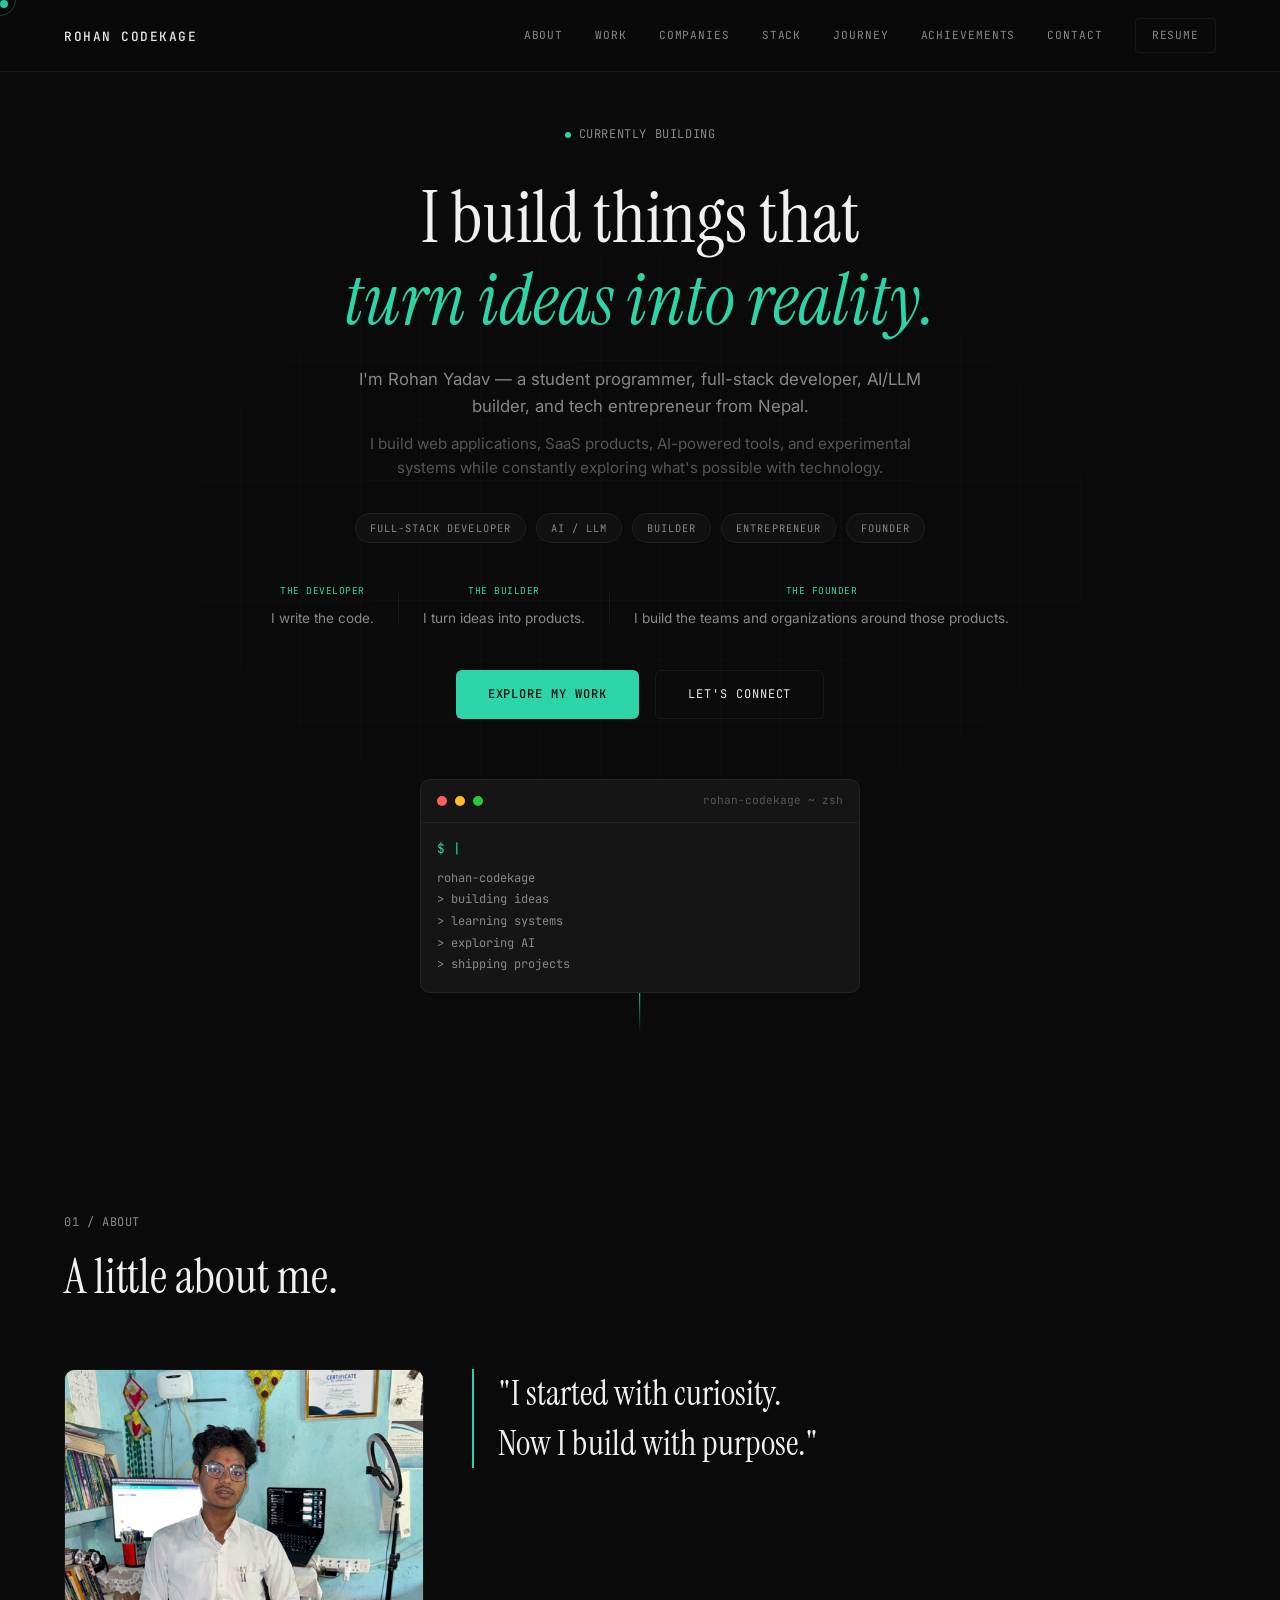
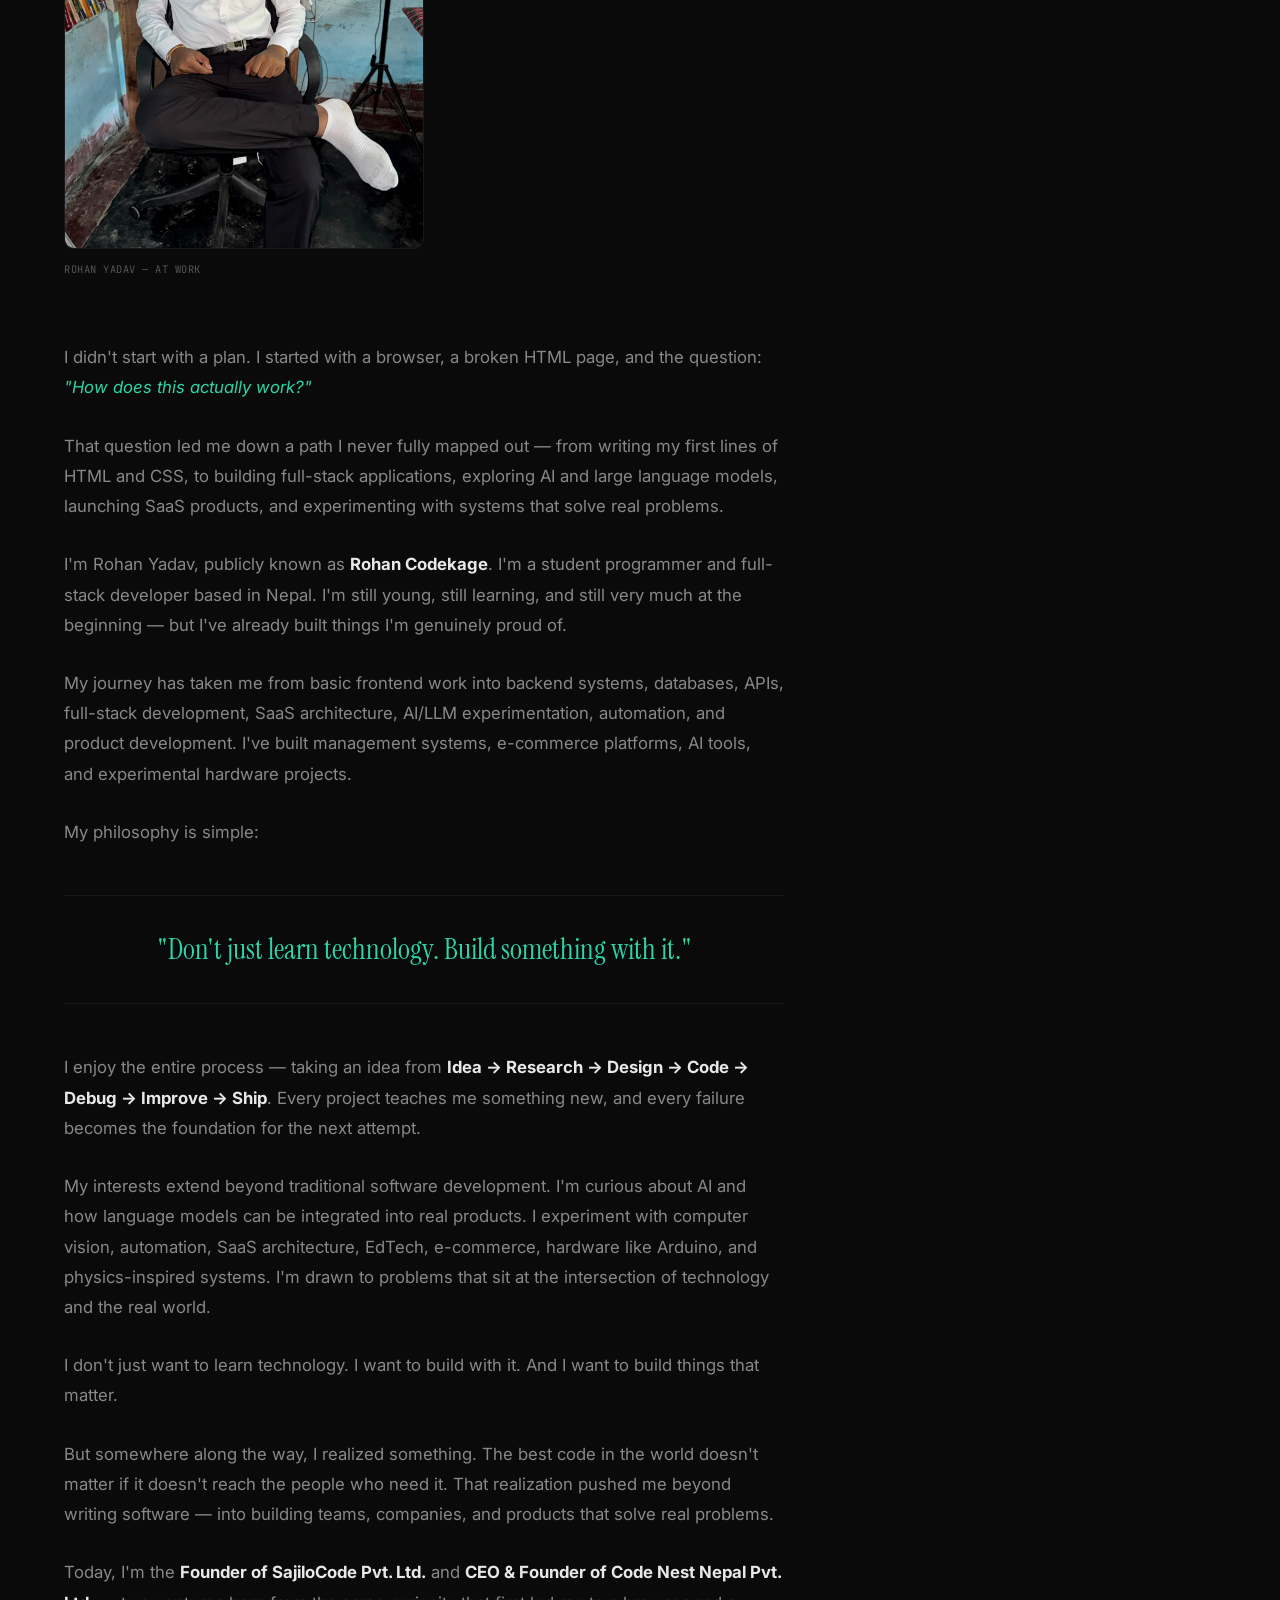
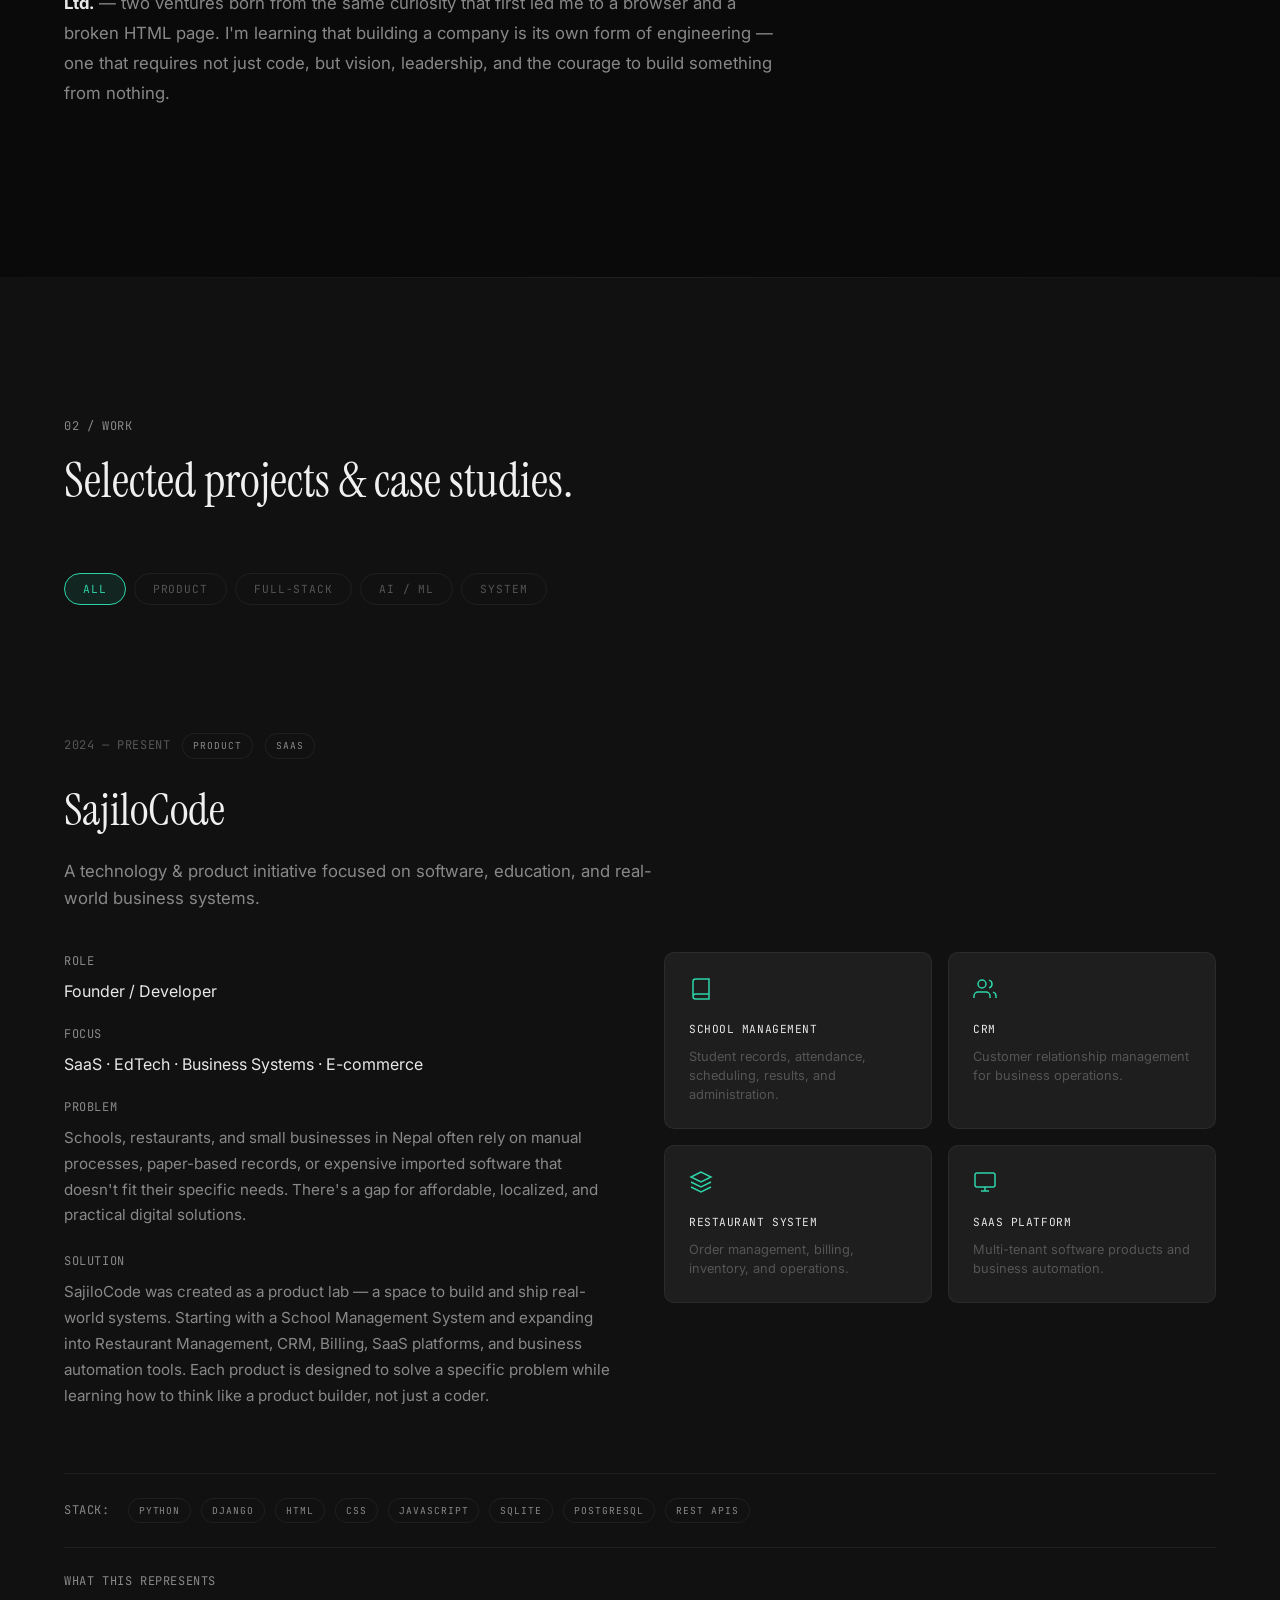
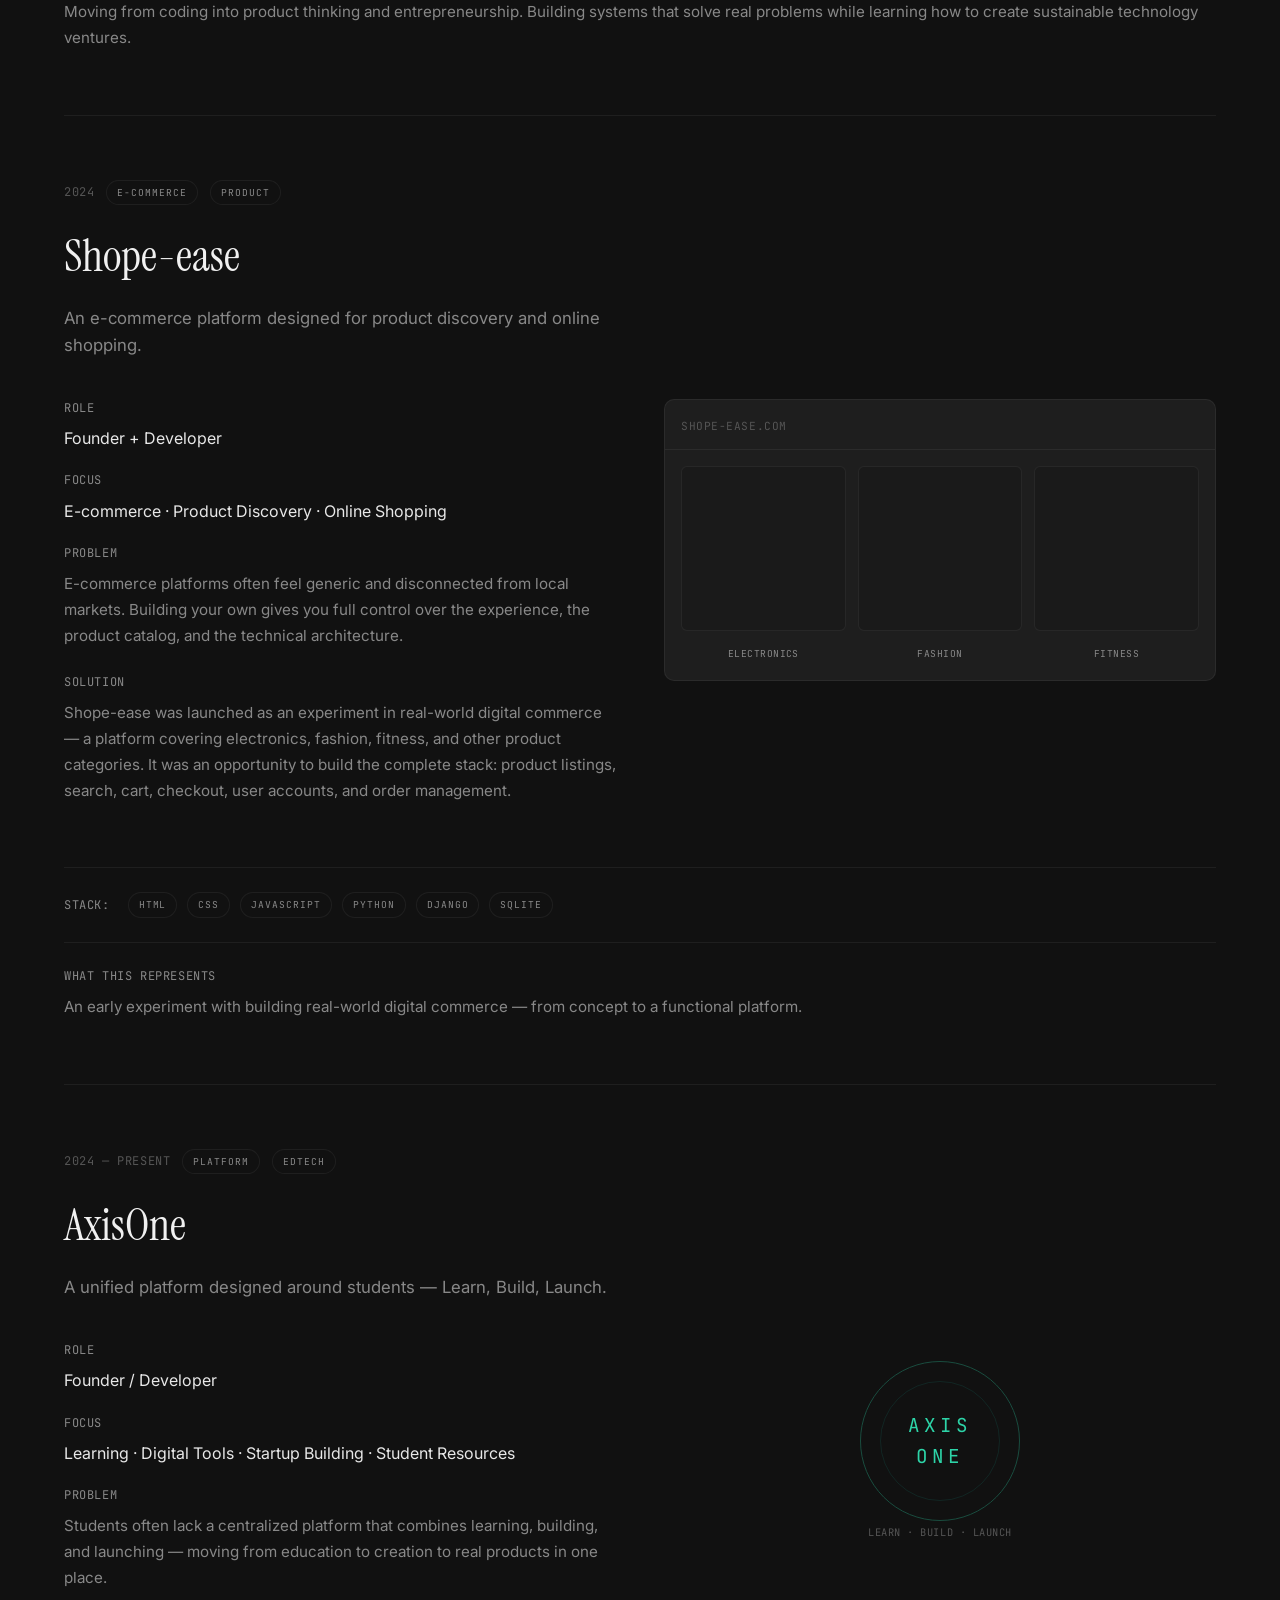
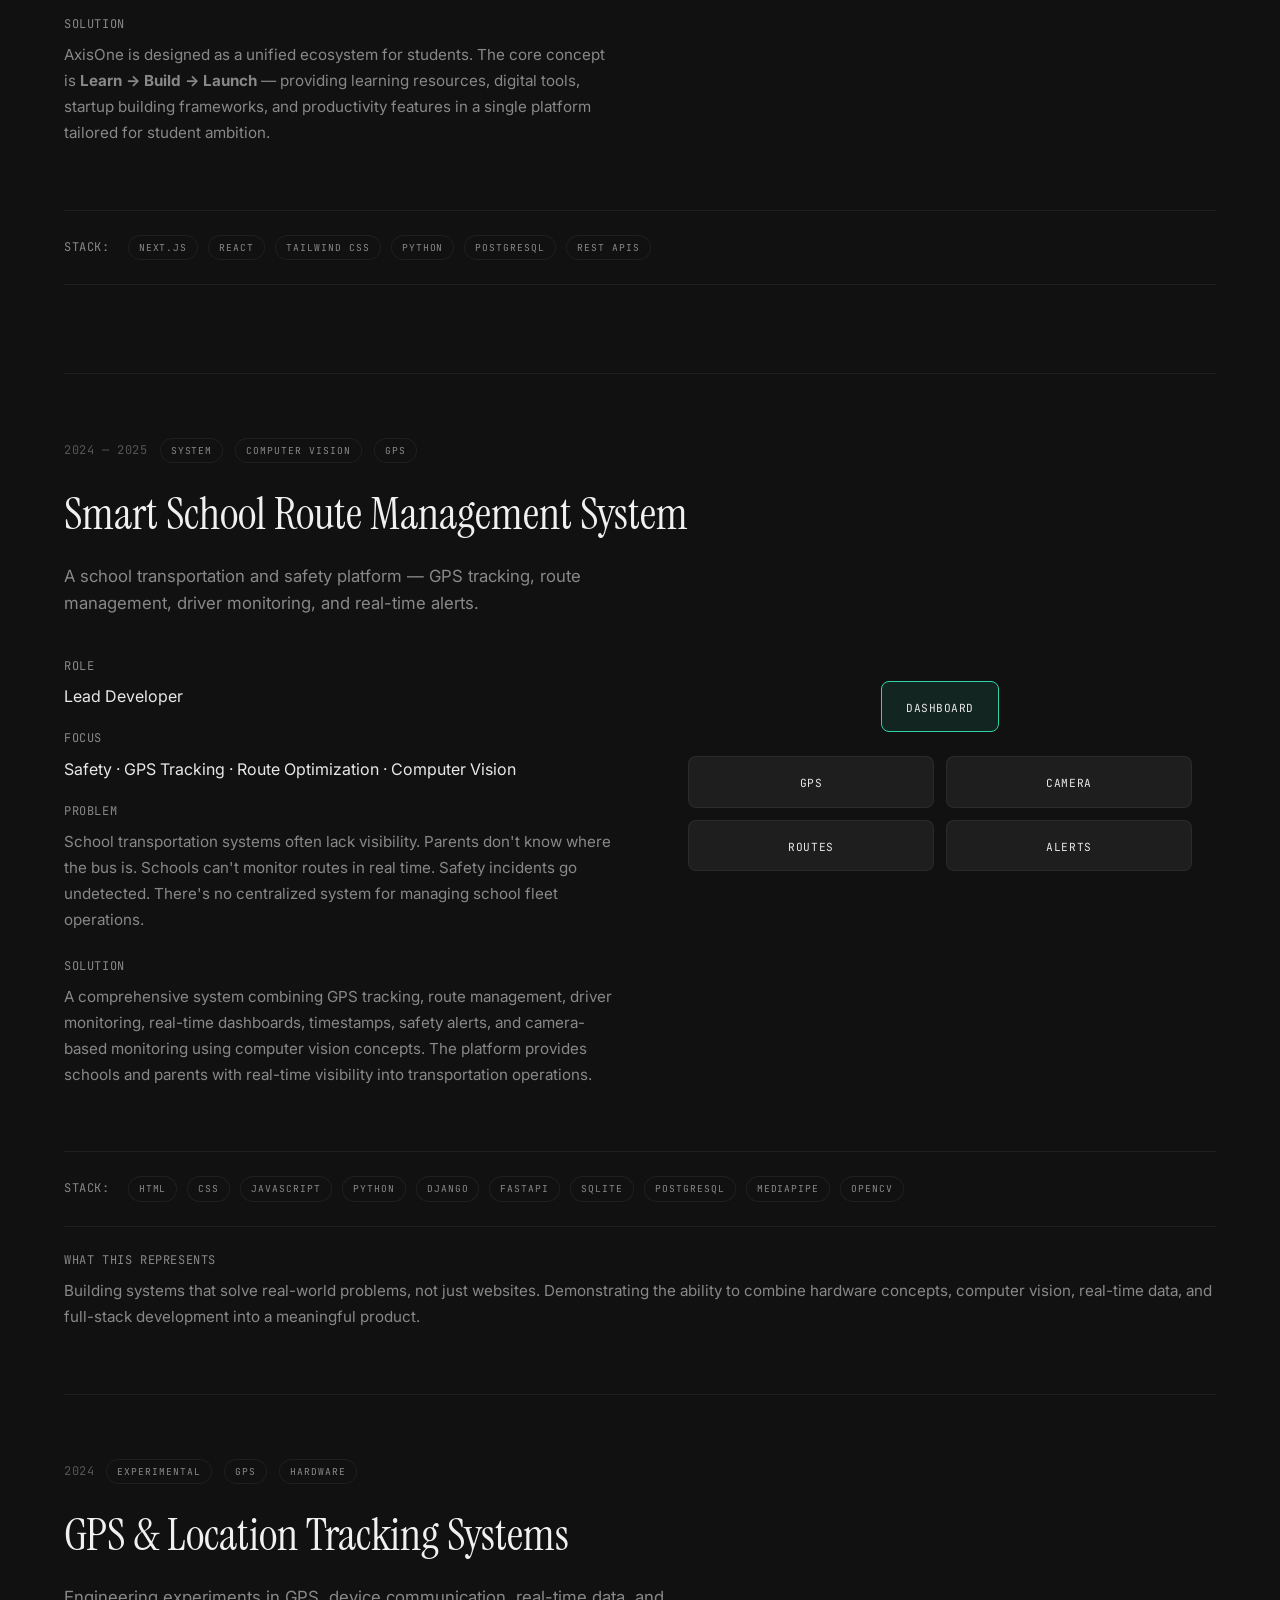
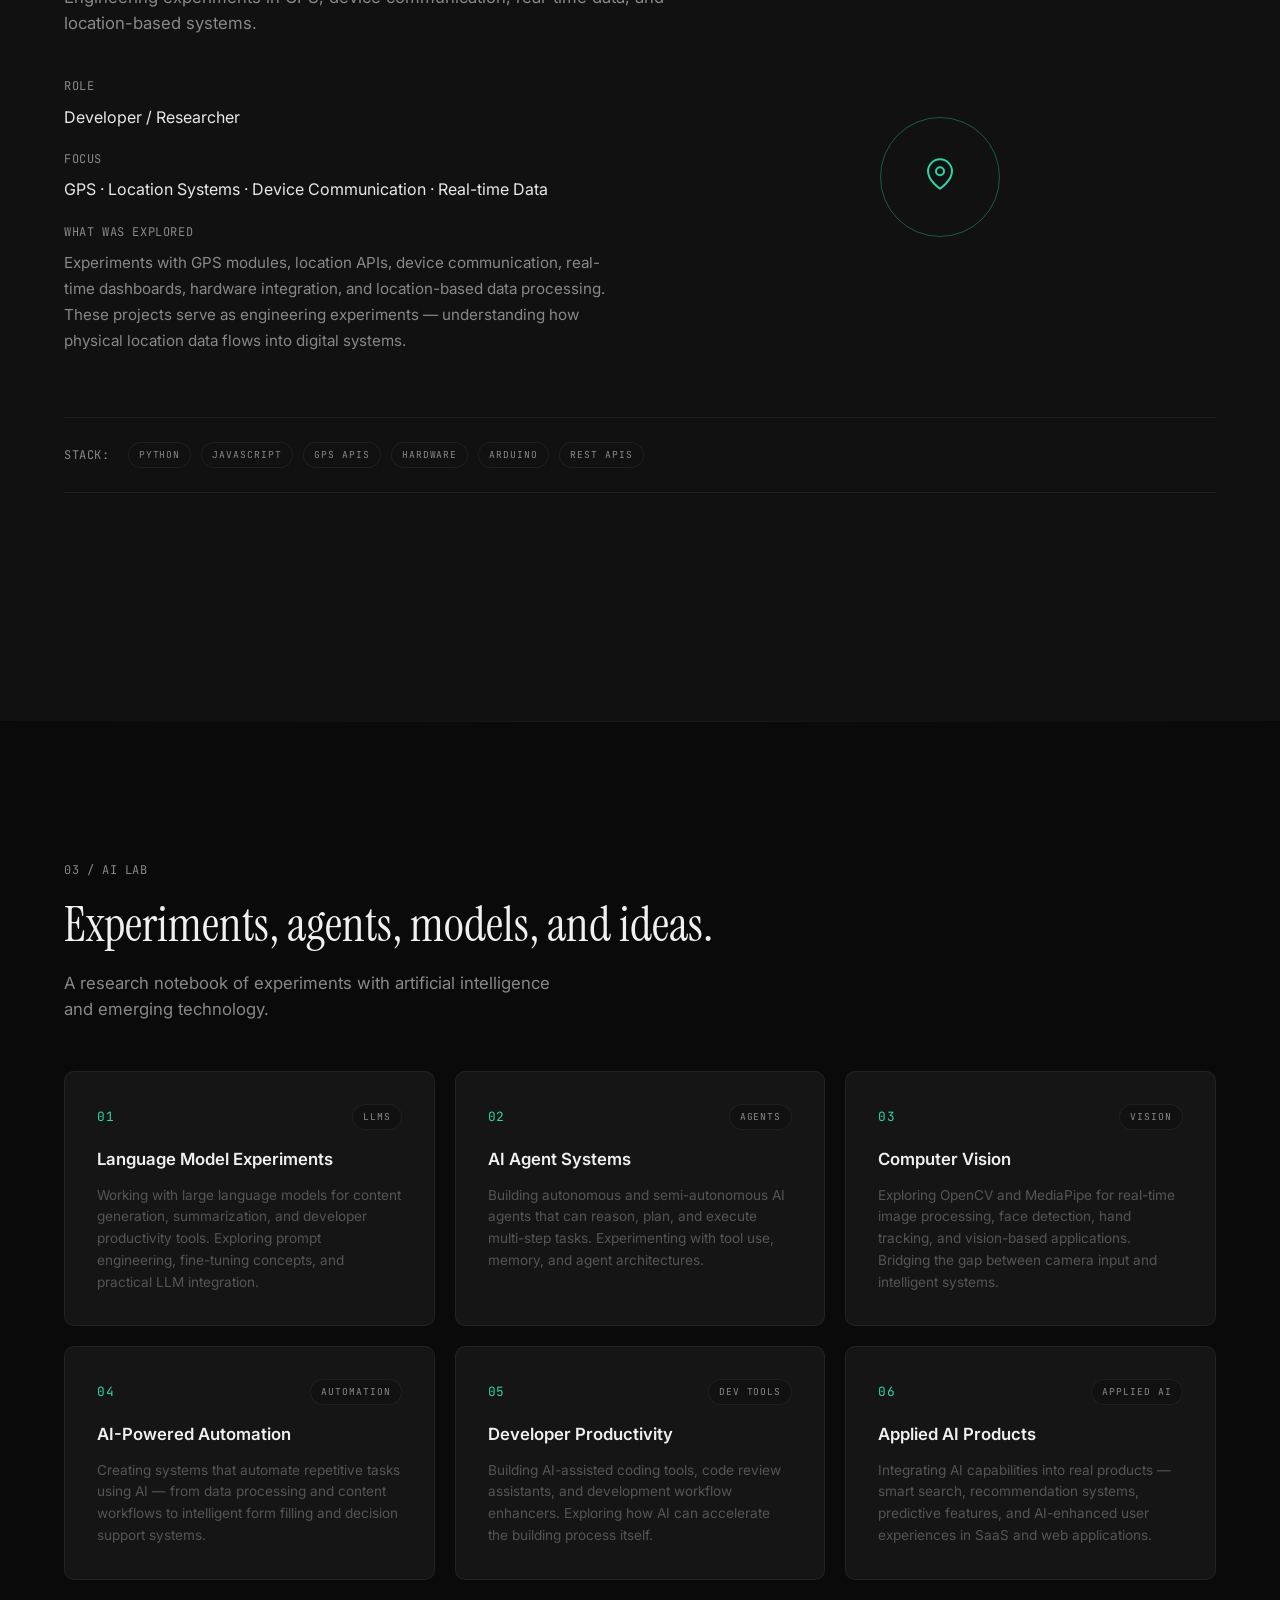
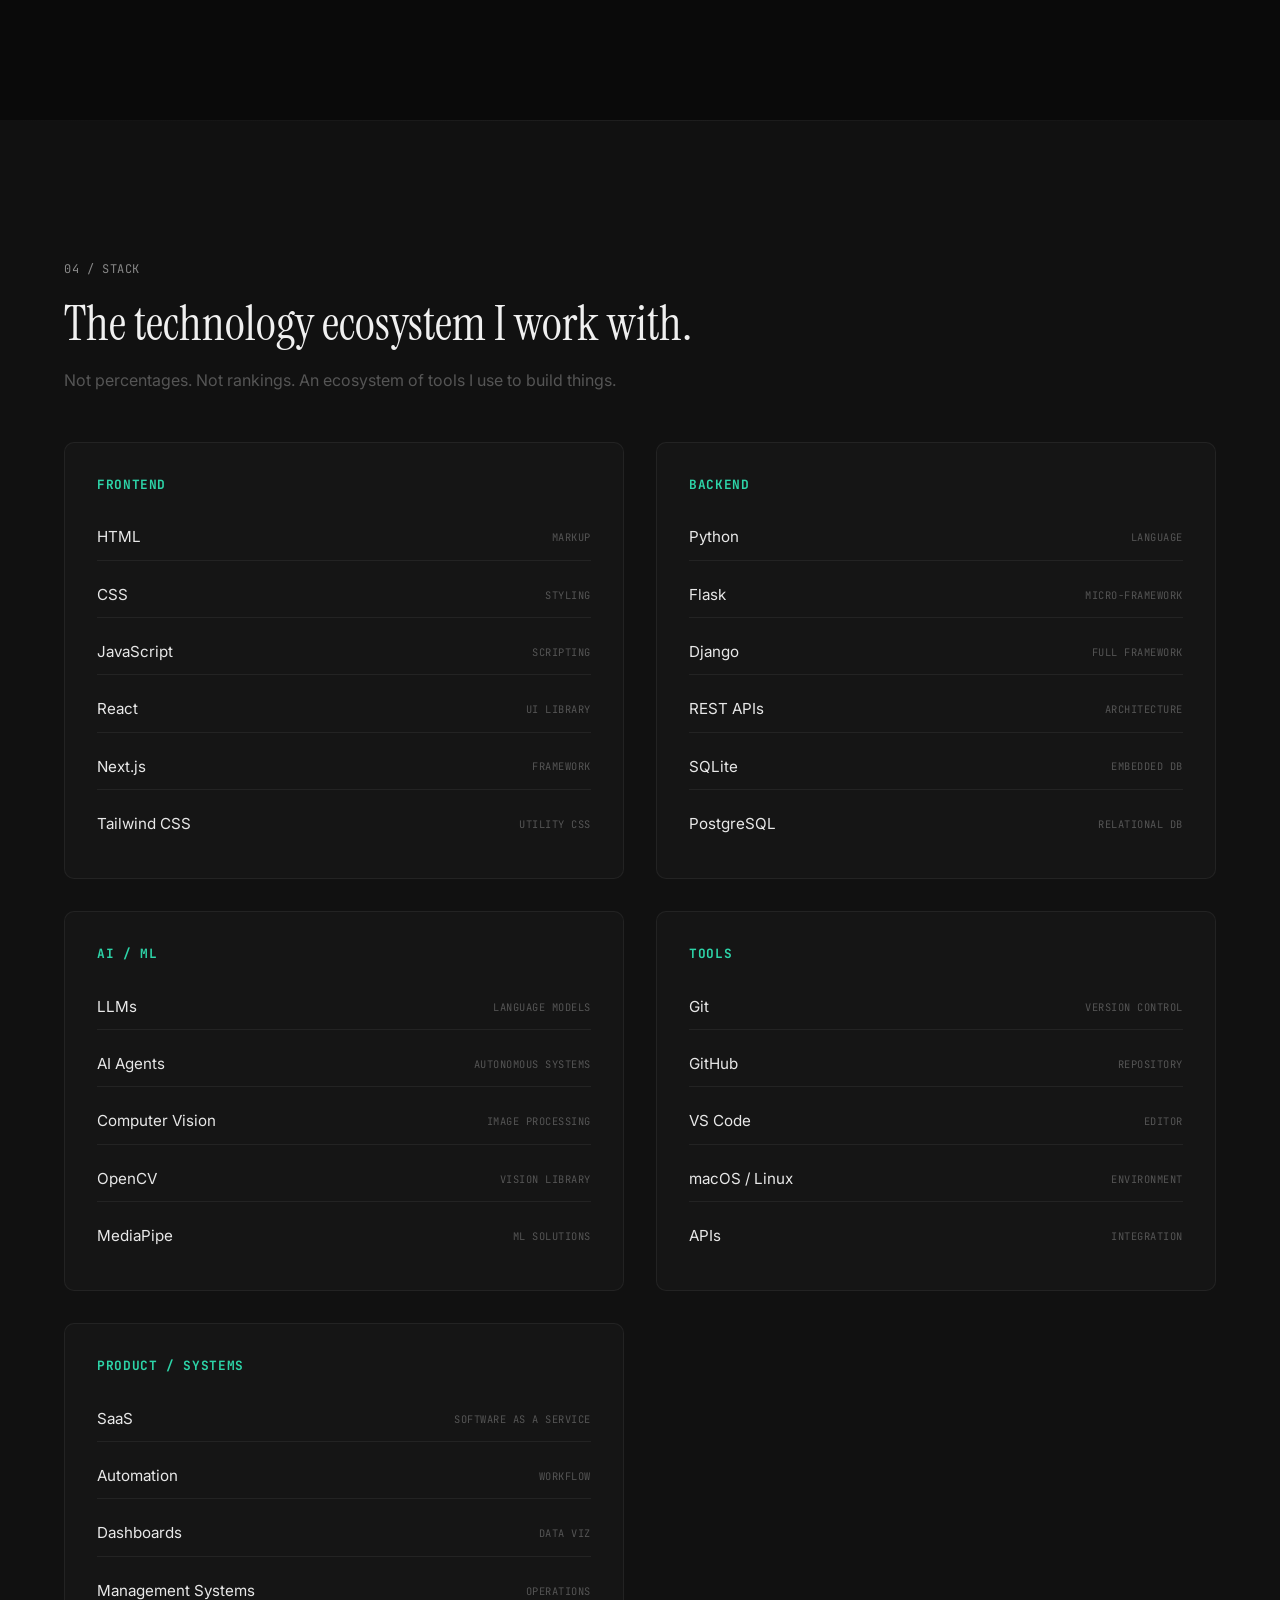
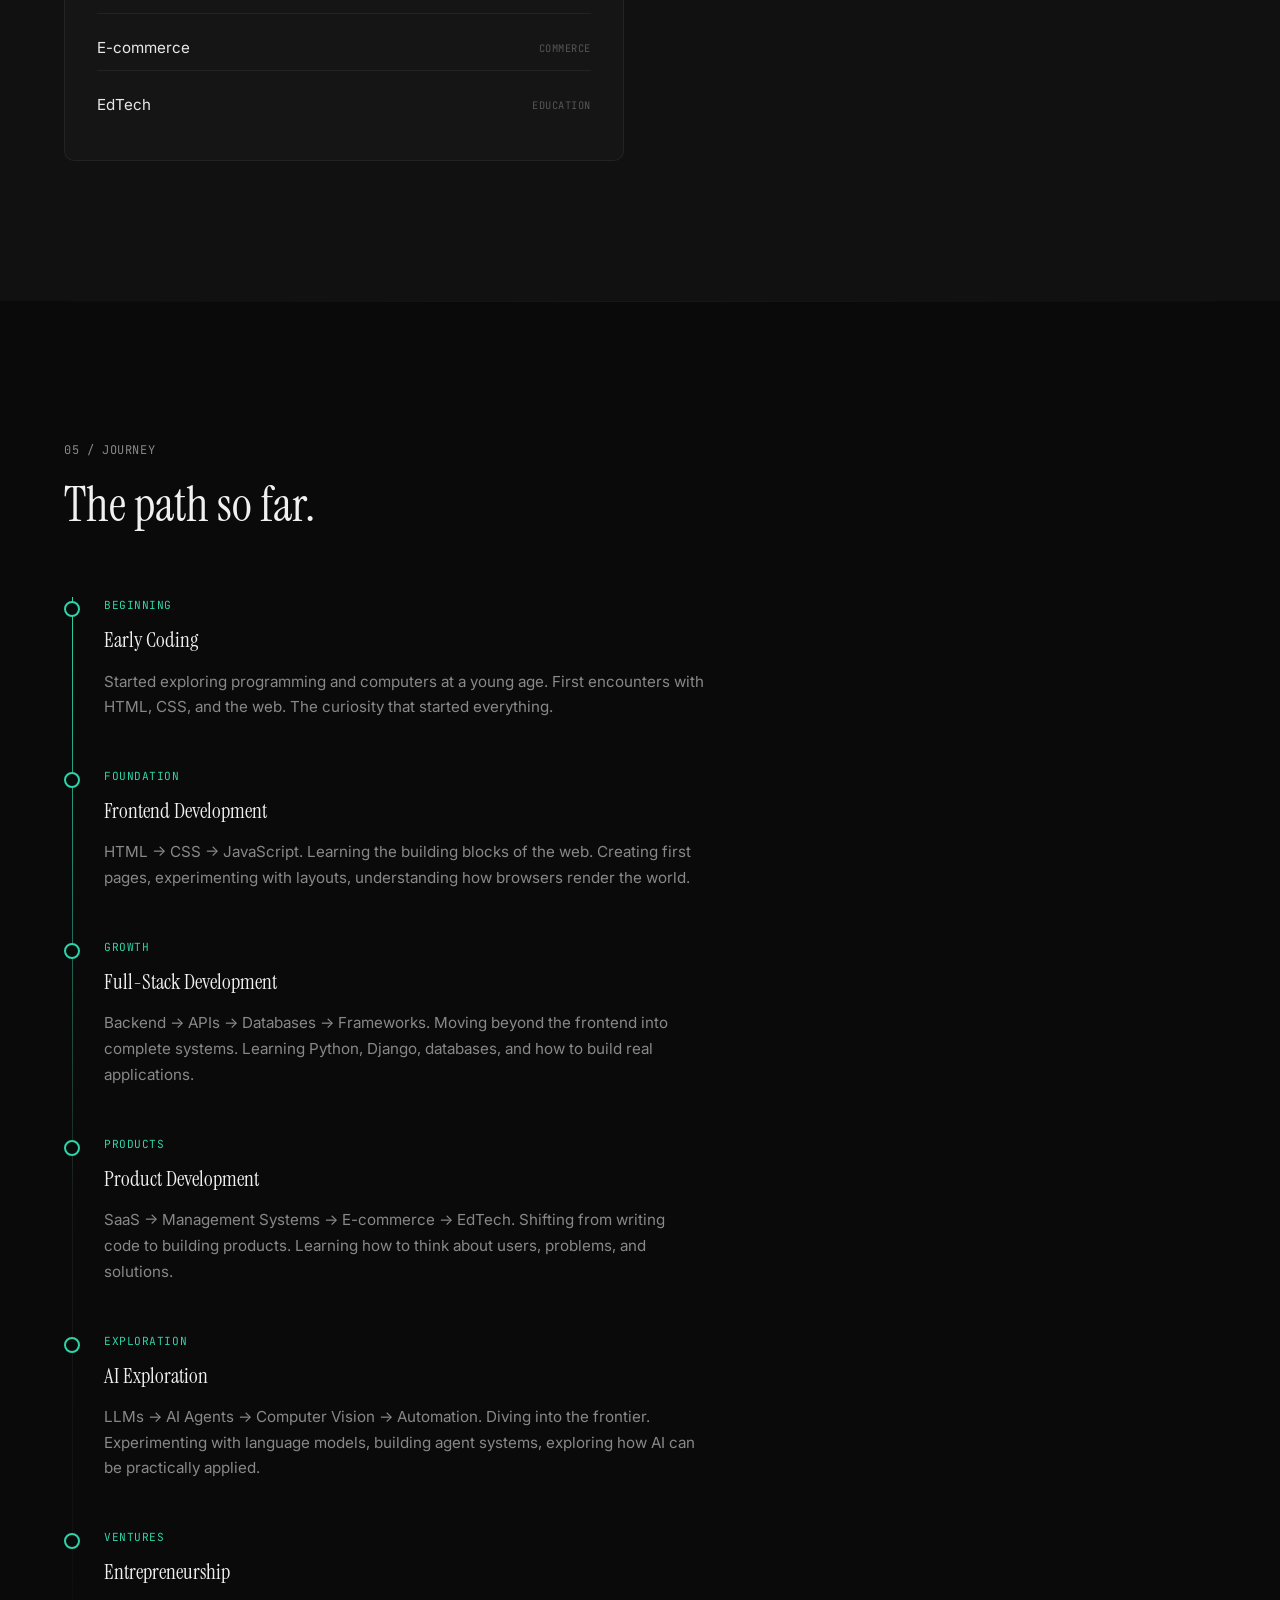
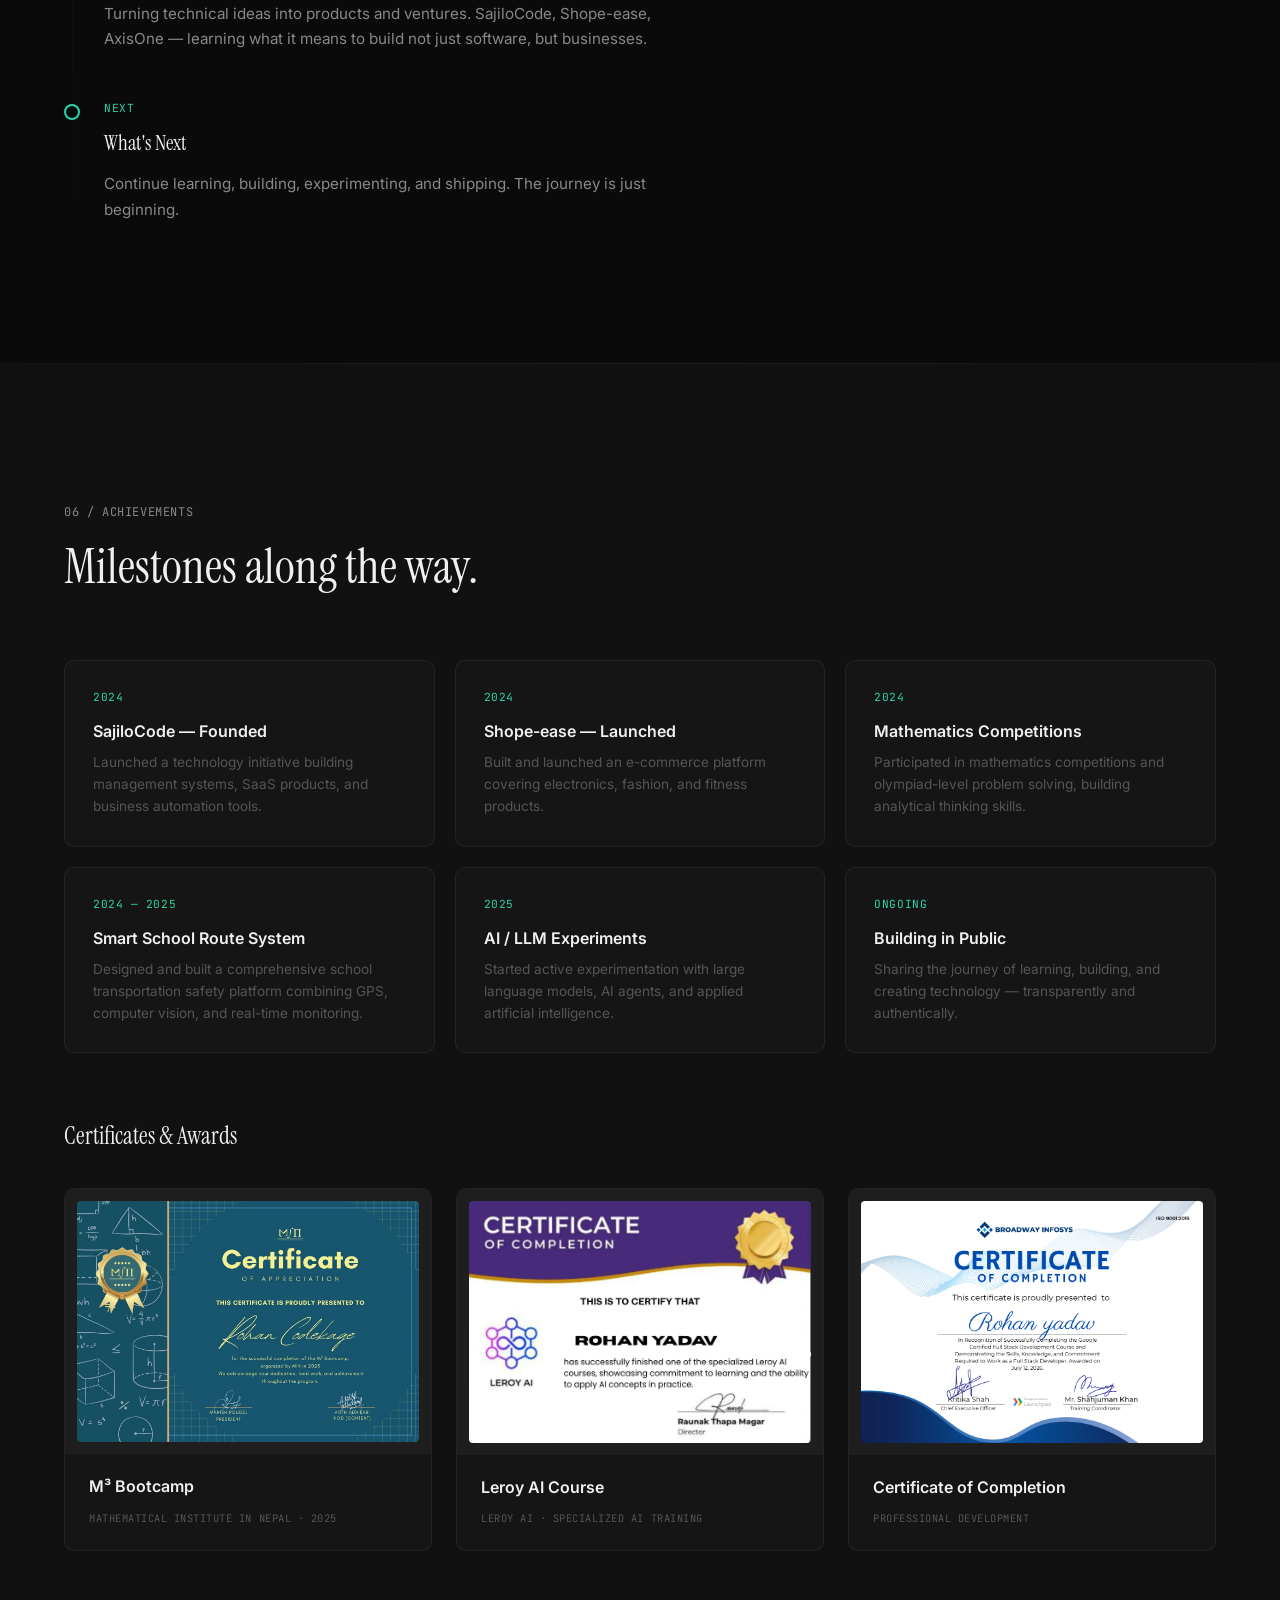
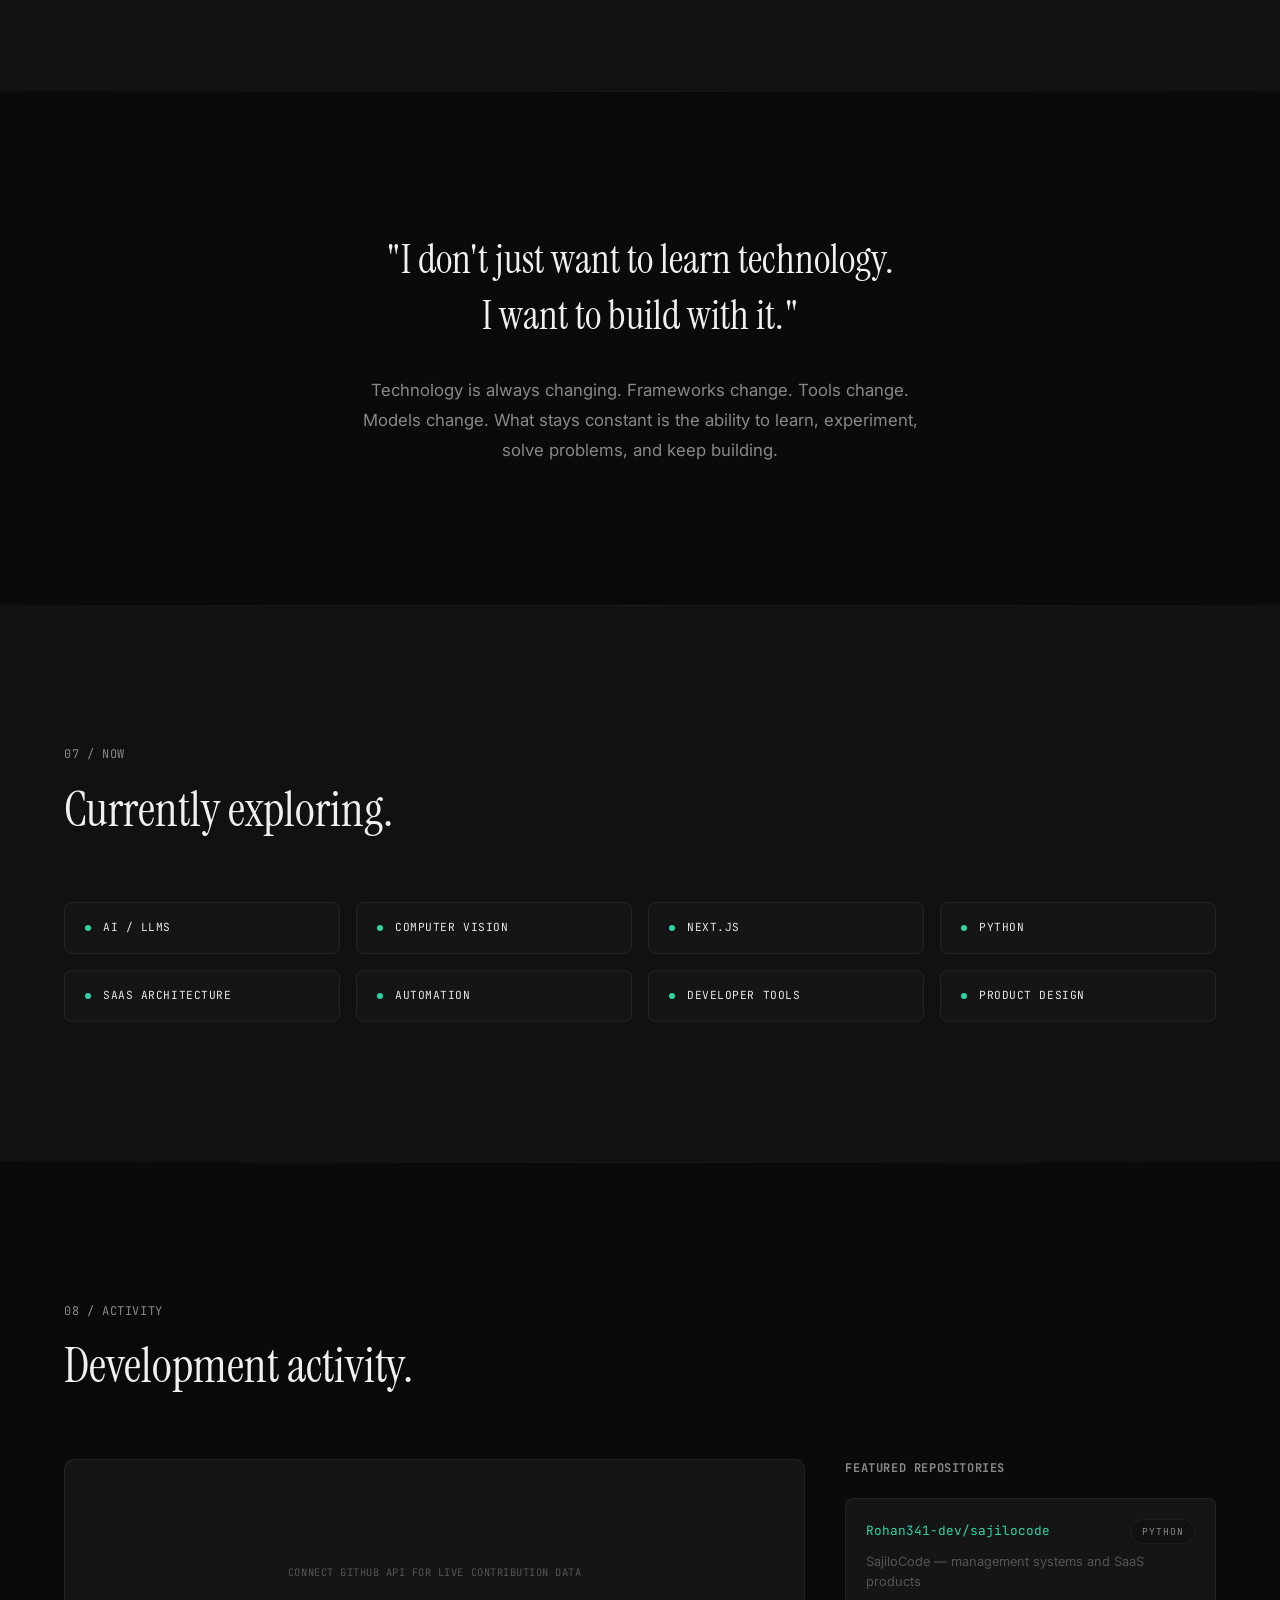
==== index.html @ 73e8e9ba "Add initial portfolio template with complete HTML structure and dynamic content integration" ====
<!DOCTYPE html>
<html lang="en">
<head>
  <meta charset="UTF-8">
  <meta name="viewport" content="width=device-width, initial-scale=1.0">
  <title>Rohan Yadav — Rohan Codekage | Full-Stack Developer & AI Builder</title>
  <meta name="description" content="Portfolio of Rohan Yadav, also known as Rohan Codekage — a Nepalese student programmer, full-stack developer, AI/LLM explorer, and tech entrepreneur building web applications, SaaS products, and experimental technology.">
  <meta name="keywords" content="Rohan Yadav, Rohan Codekage, Full-Stack Developer, AI Builder, Nepal, Portfolio, SaaS, LLM, Web Development">
  <meta name="author" content="Rohan Yadav">
  <meta property="og:title" content="Rohan Yadav — Rohan Codekage | Full-Stack Developer & AI Builder">
  <meta property="og:description" content="Portfolio of Rohan Yadav — a Nepalese student programmer, full-stack developer, AI/LLM explorer, and tech entrepreneur.">
  <meta property="og:type" content="website">
  <meta name="twitter:card" content="summary_large_image">
  <meta name="theme-color" content="#0a0a0a">
  <link rel="preconnect" href="https://fonts.googleapis.com">
  <link rel="preconnect" href="https://fonts.gstatic.com" crossorigin>
  <link href="https://fonts.googleapis.com/css2?family=Instrument+Serif:ital@0;1&family=Inter:wght@300;400;500;600;700&family=JetBrains+Mono:wght@300;400;500&display=swap" rel="stylesheet">
  <link rel="stylesheet" href="css/styles.css">
</head>
<body>
  <!-- Cursor -->
  <div class="cursor" id="cursor"></div>
  <div class="cursor-follower" id="cursorFollower"></div>

  <!-- Navigation -->
  <nav class="nav" id="nav">
    <div class="nav__inner">
      <a href="#hero" class="nav__logo">
        <span class="nav__logo-text">ROHAN CODEKAGE</span>
      </a>
      <div class="nav__links" id="navLinks">
        <a href="#about" class="nav__link">About</a>
        <a href="#work" class="nav__link">Work</a>
        <a href="#companies" class="nav__link">Companies</a>
        <a href="#stack" class="nav__link">Stack</a>
        <a href="#journey" class="nav__link">Journey</a>
        <a href="#achievements" class="nav__link">Achievements</a>
        <a href="#contact" class="nav__link">Contact</a>
        <a href="#" class="nav__resume" aria-label="Download Resume">Resume</a>
      </div>
      <button class="nav__toggle" id="navToggle" aria-label="Toggle menu">
        <span></span>
        <span></span>
        <span></span>
      </button>
    </div>
  </nav>

  <!-- Mobile Menu -->
  <div class="mobile-menu" id="mobileMenu">
    <div class="mobile-menu__inner">
      <a href="#about" class="mobile-menu__link">About</a>
      <a href="#work" class="mobile-menu__link">Work</a>
      <a href="#companies" class="mobile-menu__link">Companies</a>
      <a href="#stack" class="mobile-menu__link">Stack</a>
      <a href="#journey" class="mobile-menu__link">Journey</a>
      <a href="#achievements" class="mobile-menu__link">Achievements</a>
      <a href="#contact" class="mobile-menu__link">Contact</a>
      <a href="#" class="mobile-menu__link mobile-menu__resume">Resume</a>
    </div>
  </div>

  <main>
    <!-- Hero Section -->
    <section class="hero" id="hero">
      <div class="hero__bg">
        <div class="hero__grid"></div>
      </div>
      <div class="hero__content">
        <div class="hero__status reveal">
          <span class="hero__status-dot"></span>
          <span class="mono">Currently building</span>
        </div>
        <h1 class="hero__title reveal">
          I build things that<br>
          <span class="hero__title--accent">turn ideas into reality.</span>
        </h1>
        <p class="hero__subtitle reveal">
          I'm Rohan Yadav — a student programmer, full-stack developer, AI/LLM builder, and tech entrepreneur from Nepal.
        </p>
        <p class="hero__description reveal">
          I build web applications, SaaS products, AI-powered tools, and experimental systems while constantly exploring what's possible with technology.
        </p>
        <div class="hero__tags reveal">
          <span class="tag">FULL-STACK DEVELOPER</span>
          <span class="tag">AI / LLM</span>
          <span class="tag">BUILDER</span>
          <span class="tag">ENTREPRENEUR</span>
          <span class="tag">FOUNDER</span>
        </div>
        <div class="hero__identities reveal">
          <div class="hero__identity">
            <span class="mono hero__identity-label">THE DEVELOPER</span>
            <span class="hero__identity-text">I write the code.</span>
          </div>
          <div class="hero__identity-divider"></div>
          <div class="hero__identity">
            <span class="mono hero__identity-label">THE BUILDER</span>
            <span class="hero__identity-text">I turn ideas into products.</span>
          </div>
          <div class="hero__identity-divider"></div>
          <div class="hero__identity">
            <span class="mono hero__identity-label">THE FOUNDER</span>
            <span class="hero__identity-text">I build the teams and organizations around those products.</span>
          </div>
        </div>
        <div class="hero__actions reveal">
          <a href="#work" class="btn btn--primary">Explore My Work</a>
          <a href="#contact" class="btn btn--secondary">Let's Connect</a>
        </div>
        <div class="hero__terminal reveal">
          <div class="terminal">
            <div class="terminal__header">
              <span class="terminal__dot terminal__dot--red"></span>
              <span class="terminal__dot terminal__dot--yellow"></span>
              <span class="terminal__dot terminal__dot--green"></span>
              <span class="terminal__title">rohan-codekage ~ zsh</span>
            </div>
            <div class="terminal__body">
              <div class="terminal__line">
                <span class="terminal__prompt">$</span>
                <span class="terminal__command" id="typewriter"></span>
                <span class="terminal__cursor">|</span>
              </div>
              <div class="terminal__output" id="terminalOutput"></div>
            </div>
          </div>
        </div>
      </div>
      <div class="hero__scroll">
        <span class="mono">Scroll</span>
        <div class="hero__scroll-line"></div>
      </div>
    </section>

    <!-- About Section -->
    <section class="about" id="about">
      <div class="container">
        <div class="section__header">
          <span class="section__label mono">01 / About</span>
          <h2 class="section__title serif">A little about me.</h2>
        </div>
        <div class="about__grid">
          <div class="about__portrait-area">
            <div class="about__portrait reveal">
              <img src="assets/rohan-profile.jpg" alt="Rohan Yadav — Rohan Codekage, sitting at his development workspace" class="about__portrait-img" loading="lazy">
              <div class="about__portrait-caption mono">Rohan Yadav — at work</div>
            </div>
            <div class="about__statement">
              <blockquote class="about__quote serif">
                "I started with curiosity.<br>Now I build with purpose."
              </blockquote>
            </div>
          </div>
          <div class="about__story">
            <div class="about__paragraph reveal">
              <p>I didn't start with a plan. I started with a browser, a broken HTML page, and the question: <em>"How does this actually work?"</em></p>
            </div>
            <div class="about__paragraph reveal">
              <p>That question led me down a path I never fully mapped out — from writing my first lines of HTML and CSS, to building full-stack applications, exploring AI and large language models, launching SaaS products, and experimenting with systems that solve real problems.</p>
            </div>
            <div class="about__paragraph reveal">
              <p>I'm Rohan Yadav, publicly known as <strong>Rohan Codekage</strong>. I'm a student programmer and full-stack developer based in Nepal. I'm still young, still learning, and still very much at the beginning — but I've already built things I'm genuinely proud of.</p>
            </div>
            <div class="about__paragraph reveal">
              <p>My journey has taken me from basic frontend work into backend systems, databases, APIs, full-stack development, SaaS architecture, AI/LLM experimentation, automation, and product development. I've built management systems, e-commerce platforms, AI tools, and experimental hardware projects.</p>
            </div>
            <div class="about__paragraph reveal">
              <p>My philosophy is simple:</p>
            </div>
            <div class="about__philosophy reveal">
              <blockquote class="about__philosophy-quote serif">
                "Don't just learn technology. Build something with it."
              </blockquote>
            </div>
            <div class="about__paragraph reveal">
              <p>I enjoy the entire process — taking an idea from <strong>Idea → Research → Design → Code → Debug → Improve → Ship</strong>. Every project teaches me something new, and every failure becomes the foundation for the next attempt.</p>
            </div>
            <div class="about__paragraph reveal">
              <p>My interests extend beyond traditional software development. I'm curious about AI and how language models can be integrated into real products. I experiment with computer vision, automation, SaaS architecture, EdTech, e-commerce, hardware like Arduino, and physics-inspired systems. I'm drawn to problems that sit at the intersection of technology and the real world.</p>
            </div>
            <div class="about__paragraph reveal">
              <p>I don't just want to learn technology. I want to build with it. And I want to build things that matter.</p>
            </div>
            <div class="about__paragraph reveal">
              <p>But somewhere along the way, I realized something. The best code in the world doesn't matter if it doesn't reach the people who need it. That realization pushed me beyond writing software — into building teams, companies, and products that solve real problems.</p>
            </div>
            <div class="about__paragraph reveal">
              <p>Today, I'm the <strong>Founder of SajiloCode Pvt. Ltd.</strong> and <strong>CEO &amp; Founder of Code Nest Nepal Pvt. Ltd.</strong> — two ventures born from the same curiosity that first led me to a browser and a broken HTML page. I'm learning that building a company is its own form of engineering — one that requires not just code, but vision, leadership, and the courage to build something from nothing.</p>
            </div>
          </div>
        </div>
      </div>
    </section>

    <!-- Work / Projects Section -->
    <section class="work" id="work">
      <div class="container">
        <div class="section__header">
          <span class="section__label mono">02 / Work</span>
          <h2 class="section__title serif">Selected projects & case studies.</h2>
        </div>

        <!-- Project Filter -->
        <div class="work__filter reveal">
          <button class="work__filter-btn active" data-filter="all">All</button>
          <button class="work__filter-btn" data-filter="product">Product</button>
          <button class="work__filter-btn" data-filter="fullstack">Full-Stack</button>
          <button class="work__filter-btn" data-filter="ai">AI / ML</button>
          <button class="work__filter-btn" data-filter="system">System</button>
        </div>

        <!-- SajiloCode -->
        <article class="project" data-category="product" id="sajilocode">
          <div class="project__header">
            <div class="project__meta">
              <span class="mono project__year">2024 — Present</span>
              <span class="tag tag--small">PRODUCT</span>
              <span class="tag tag--small">SAAS</span>
            </div>
            <h3 class="project__name serif">SajiloCode</h3>
            <p class="project__tagline">A technology & product initiative focused on software, education, and real-world business systems.</p>
          </div>
          <div class="project__body">
            <div class="project__split">
              <div class="project__details">
                <div class="project__detail">
                  <span class="project__detail-label mono">Role</span>
                  <span class="project__detail-value">Founder / Developer</span>
                </div>
                <div class="project__detail">
                  <span class="project__detail-label mono">Focus</span>
                  <span class="project__detail-value">SaaS · EdTech · Business Systems · E-commerce</span>
                </div>
                <div class="project__problem reveal">
                  <span class="project__detail-label mono">Problem</span>
                  <p>Schools, restaurants, and small businesses in Nepal often rely on manual processes, paper-based records, or expensive imported software that doesn't fit their specific needs. There's a gap for affordable, localized, and practical digital solutions.</p>
                </div>
                <div class="project__solution reveal">
                  <span class="project__detail-label mono">Solution</span>
                  <p>SajiloCode was created as a product lab — a space to build and ship real-world systems. Starting with a School Management System and expanding into Restaurant Management, CRM, Billing, SaaS platforms, and business automation tools. Each product is designed to solve a specific problem while learning how to think like a product builder, not just a coder.</p>
                </div>
              </div>
              <div class="project__visual">
                <div class="project__cards">
                  <div class="project__card">
                    <div class="project__card-icon">
                      <svg width="24" height="24" viewBox="0 0 24 24" fill="none" stroke="currentColor" stroke-width="1.5"><path d="M4 19.5v-15A2.5 2.5 0 0 1 6.5 2H20v20H6.5a2.5 2.5 0 0 1 0-5H20"/></svg>
                    </div>
                    <span class="mono">School Management</span>
                    <p>Student records, attendance, scheduling, results, and administration.</p>
                  </div>
                  <div class="project__card">
                    <div class="project__card-icon">
                      <svg width="24" height="24" viewBox="0 0 24 24" fill="none" stroke="currentColor" stroke-width="1.5"><path d="M17 21v-2a4 4 0 0 0-4-4H5a4 4 0 0 0-4 4v2"/><circle cx="9" cy="7" r="4"/><path d="M23 21v-2a4 4 0 0 0-3-3.87"/><path d="M16 3.13a4 4 0 0 1 0 7.75"/></svg>
                    </div>
                    <span class="mono">CRM</span>
                    <p>Customer relationship management for business operations.</p>
                  </div>
                  <div class="project__card">
                    <div class="project__card-icon">
                      <svg width="24" height="24" viewBox="0 0 24 24" fill="none" stroke="currentColor" stroke-width="1.5"><path d="M12 2L2 7l10 5 10-5-10-5z"/><path d="M2 17l10 5 10-5"/><path d="M2 12l10 5 10-5"/></svg>
                    </div>
                    <span class="mono">Restaurant System</span>
                    <p>Order management, billing, inventory, and operations.</p>
                  </div>
                  <div class="project__card">
                    <div class="project__card-icon">
                      <svg width="24" height="24" viewBox="0 0 24 24" fill="none" stroke="currentColor" stroke-width="1.5"><rect x="2" y="3" width="20" height="14" rx="2"/><path d="M8 21h8"/><path d="M12 17v4"/></svg>
                    </div>
                    <span class="mono">SaaS Platform</span>
                    <p>Multi-tenant software products and business automation.</p>
                  </div>
                </div>
              </div>
            </div>
            <div class="project__tech reveal">
              <span class="mono">Stack:</span>
              <span class="tag tag--small">Python</span>
              <span class="tag tag--small">Django</span>
              <span class="tag tag--small">HTML</span>
              <span class="tag tag--small">CSS</span>
              <span class="tag tag--small">JavaScript</span>
              <span class="tag tag--small">SQLite</span>
              <span class="tag tag--small">PostgreSQL</span>
              <span class="tag tag--small">REST APIs</span>
            </div>
            <div class="project__outcome reveal">
              <span class="project__detail-label mono">What this represents</span>
              <p>Moving from coding into product thinking and entrepreneurship. Building systems that solve real problems while learning how to create sustainable technology ventures.</p>
            </div>
          </div>
        </article>

        <!-- Shope-ease -->
        <article class="project" data-category="product" id="shopeease">
          <div class="project__header">
            <div class="project__meta">
              <span class="mono project__year">2024</span>
              <span class="tag tag--small">E-COMMERCE</span>
              <span class="tag tag--small">PRODUCT</span>
            </div>
            <h3 class="project__name serif">Shope-ease</h3>
            <p class="project__tagline">An e-commerce platform designed for product discovery and online shopping.</p>
          </div>
          <div class="project__body">
            <div class="project__split">
              <div class="project__details">
                <div class="project__detail">
                  <span class="project__detail-label mono">Role</span>
                  <span class="project__detail-value">Founder + Developer</span>
                </div>
                <div class="project__detail">
                  <span class="project__detail-label mono">Focus</span>
                  <span class="project__detail-value">E-commerce · Product Discovery · Online Shopping</span>
                </div>
                <div class="project__problem reveal">
                  <span class="project__detail-label mono">Problem</span>
                  <p>E-commerce platforms often feel generic and disconnected from local markets. Building your own gives you full control over the experience, the product catalog, and the technical architecture.</p>
                </div>
                <div class="project__solution reveal">
                  <span class="project__detail-label mono">Solution</span>
                  <p>Shope-ease was launched as an experiment in real-world digital commerce — a platform covering electronics, fashion, fitness, and other product categories. It was an opportunity to build the complete stack: product listings, search, cart, checkout, user accounts, and order management.</p>
                </div>
              </div>
              <div class="project__visual">
                <div class="project__preview">
                  <div class="project__preview-inner">
                    <div class="project__preview-header">
                      <span class="mono">shope-ease.com</span>
                    </div>
                    <div class="project__preview-grid">
                      <div class="project__preview-item">
                        <div class="project__preview-img"></div>
                        <span class="mono">Electronics</span>
                      </div>
                      <div class="project__preview-item">
                        <div class="project__preview-img"></div>
                        <span class="mono">Fashion</span>
                      </div>
                      <div class="project__preview-item">
                        <div class="project__preview-img"></div>
                        <span class="mono">Fitness</span>
                      </div>
                    </div>
                  </div>
                </div>
              </div>
            </div>
            <div class="project__tech reveal">
              <span class="mono">Stack:</span>
              <span class="tag tag--small">HTML</span>
              <span class="tag tag--small">CSS</span>
              <span class="tag tag--small">JavaScript</span>
              <span class="tag tag--small">Python</span>
              <span class="tag tag--small">Django</span>
              <span class="tag tag--small">SQLite</span>
            </div>
            <div class="project__outcome reveal">
              <span class="project__detail-label mono">What this represents</span>
              <p>An early experiment with building real-world digital commerce — from concept to a functional platform.</p>
            </div>
          </div>
        </article>

        <!-- AxisOne -->
        <article class="project" data-category="product" id="axisone">
          <div class="project__header">
            <div class="project__meta">
              <span class="mono project__year">2024 — Present</span>
              <span class="tag tag--small">PLATFORM</span>
              <span class="tag tag--small">EDTECH</span>
            </div>
            <h3 class="project__name serif">AxisOne</h3>
            <p class="project__tagline">A unified platform designed around students — Learn, Build, Launch.</p>
          </div>
          <div class="project__body">
            <div class="project__split">
              <div class="project__details">
                <div class="project__detail">
                  <span class="project__detail-label mono">Role</span>
                  <span class="project__detail-value">Founder / Developer</span>
                </div>
                <div class="project__detail">
                  <span class="project__detail-label mono">Focus</span>
                  <span class="project__detail-value">Learning · Digital Tools · Startup Building · Student Resources</span>
                </div>
                <div class="project__problem reveal">
                  <span class="project__detail-label mono">Problem</span>
                  <p>Students often lack a centralized platform that combines learning, building, and launching — moving from education to creation to real products in one place.</p>
                </div>
                <div class="project__solution reveal">
                  <span class="project__detail-label mono">Solution</span>
                  <p>AxisOne is designed as a unified ecosystem for students. The core concept is <strong>Learn → Build → Launch</strong> — providing learning resources, digital tools, startup building frameworks, and productivity features in a single platform tailored for student ambition.</p>
                </div>
              </div>
              <div class="project__visual">
                <div class="project__futuristic">
                  <div class="project__futuristic-ring"></div>
                  <div class="project__futuristic-core">
                    <span class="mono">AXIS</span>
                    <span class="mono">ONE</span>
                  </div>
                  <div class="project__futuristic-label mono">Learn · Build · Launch</div>
                </div>
              </div>
            </div>
            <div class="project__tech reveal">
              <span class="mono">Stack:</span>
              <span class="tag tag--small">Next.js</span>
              <span class="tag tag--small">React</span>
              <span class="tag tag--small">Tailwind CSS</span>
              <span class="tag tag--small">Python</span>
              <span class="tag tag--small">PostgreSQL</span>
              <span class="tag tag--small">REST APIs</span>
            </div>
          </div>
        </article>

        <!-- Smart School Route Management System -->
        <article class="project" data-category="system fullstack ai" id="smartschool">
          <div class="project__header">
            <div class="project__meta">
              <span class="mono project__year">2024 — 2025</span>
              <span class="tag tag--small">SYSTEM</span>
              <span class="tag tag--small">COMPUTER VISION</span>
              <span class="tag tag--small">GPS</span>
            </div>
            <h3 class="project__name serif">Smart School Route Management System</h3>
            <p class="project__tagline">A school transportation and safety platform — GPS tracking, route management, driver monitoring, and real-time alerts.</p>
          </div>
          <div class="project__body">
            <div class="project__split">
              <div class="project__details">
                <div class="project__detail">
                  <span class="project__detail-label mono">Role</span>
                  <span class="project__detail-value">Lead Developer</span>
                </div>
                <div class="project__detail">
                  <span class="project__detail-label mono">Focus</span>
                  <span class="project__detail-value">Safety · GPS Tracking · Route Optimization · Computer Vision</span>
                </div>
                <div class="project__problem reveal">
                  <span class="project__detail-label mono">Problem</span>
                  <p>School transportation systems often lack visibility. Parents don't know where the bus is. Schools can't monitor routes in real time. Safety incidents go undetected. There's no centralized system for managing school fleet operations.</p>
                </div>
                <div class="project__solution reveal">
                  <span class="project__detail-label mono">Solution</span>
                  <p>A comprehensive system combining GPS tracking, route management, driver monitoring, real-time dashboards, timestamps, safety alerts, and camera-based monitoring using computer vision concepts. The platform provides schools and parents with real-time visibility into transportation operations.</p>
                </div>
              </div>
              <div class="project__visual">
                <div class="project__architecture">
                  <div class="project__arch-node project__arch-node--center">
                    <span class="mono">Dashboard</span>
                  </div>
                  <div class="project__arch-connections">
                    <div class="project__arch-node">
                      <span class="mono">GPS</span>
                    </div>
                    <div class="project__arch-node">
                      <span class="mono">Camera</span>
                    </div>
                    <div class="project__arch-node">
                      <span class="mono">Routes</span>
                    </div>
                    <div class="project__arch-node">
                      <span class="mono">Alerts</span>
                    </div>
                  </div>
                </div>
              </div>
            </div>
            <div class="project__tech reveal">
              <span class="mono">Stack:</span>
              <span class="tag tag--small">HTML</span>
              <span class="tag tag--small">CSS</span>
              <span class="tag tag--small">JavaScript</span>
              <span class="tag tag--small">Python</span>
              <span class="tag tag--small">Django</span>
              <span class="tag tag--small">FastAPI</span>
              <span class="tag tag--small">SQLite</span>
              <span class="tag tag--small">PostgreSQL</span>
              <span class="tag tag--small">MediaPipe</span>
              <span class="tag tag--small">OpenCV</span>
            </div>
            <div class="project__outcome reveal">
              <span class="project__detail-label mono">What this represents</span>
              <p>Building systems that solve real-world problems, not just websites. Demonstrating the ability to combine hardware concepts, computer vision, real-time data, and full-stack development into a meaningful product.</p>
            </div>
          </div>
        </article>

        <!-- GPS / Tracking Projects -->
        <article class="project" data-category="system fullstack" id="gpstracking">
          <div class="project__header">
            <div class="project__meta">
              <span class="mono project__year">2024</span>
              <span class="tag tag--small">EXPERIMENTAL</span>
              <span class="tag tag--small">GPS</span>
              <span class="tag tag--small">HARDWARE</span>
            </div>
            <h3 class="project__name serif">GPS & Location Tracking Systems</h3>
            <p class="project__tagline">Engineering experiments in GPS, device communication, real-time data, and location-based systems.</p>
          </div>
          <div class="project__body">
            <div class="project__split">
              <div class="project__details">
                <div class="project__detail">
                  <span class="project__detail-label mono">Role</span>
                  <span class="project__detail-value">Developer / Researcher</span>
                </div>
                <div class="project__detail">
                  <span class="project__detail-label mono">Focus</span>
                  <span class="project__detail-value">GPS · Location Systems · Device Communication · Real-time Data</span>
                </div>
                <div class="project__solution reveal">
                  <span class="project__detail-label mono">What was explored</span>
                  <p>Experiments with GPS modules, location APIs, device communication, real-time dashboards, hardware integration, and location-based data processing. These projects serve as engineering experiments — understanding how physical location data flows into digital systems.</p>
                </div>
              </div>
              <div class="project__visual">
                <div class="project__gps-visual">
                  <div class="project__gps-pulse"></div>
                  <div class="project__gps-pulse project__gps-pulse--2"></div>
                  <div class="project__gps-center">
                    <svg width="32" height="32" viewBox="0 0 24 24" fill="none" stroke="currentColor" stroke-width="1.5"><path d="M21 10c0 7-9 13-9 13s-9-6-9-13a9 9 0 0 1 18 0z"/><circle cx="12" cy="10" r="3"/></svg>
                  </div>
                </div>
              </div>
            </div>
            <div class="project__tech reveal">
              <span class="mono">Stack:</span>
              <span class="tag tag--small">Python</span>
              <span class="tag tag--small">JavaScript</span>
              <span class="tag tag--small">GPS APIs</span>
              <span class="tag tag--small">Hardware</span>
              <span class="tag tag--small">Arduino</span>
              <span class="tag tag--small">REST APIs</span>
            </div>
          </div>
        </article>
      </div>
    </section>

    <!-- AI Lab Section -->
    <section class="ailab" id="ailab">
      <div class="container">
        <div class="section__header">
          <span class="section__label mono">03 / AI Lab</span>
          <h2 class="section__title serif">Experiments, agents, models, and ideas.</h2>
        </div>
        <p class="ailab__subtitle">A research notebook of experiments with artificial intelligence and emerging technology.</p>
        <div class="ailab__grid">
          <div class="ailab__card reveal">
            <div class="ailab__card-header">
              <span class="ailab__card-number mono">01</span>
              <span class="tag tag--small">LLMs</span>
            </div>
            <h4 class="ailab__card-title">Language Model Experiments</h4>
            <p>Working with large language models for content generation, summarization, and developer productivity tools. Exploring prompt engineering, fine-tuning concepts, and practical LLM integration.</p>
          </div>
          <div class="ailab__card reveal">
            <div class="ailab__card-header">
              <span class="ailab__card-number mono">02</span>
              <span class="tag tag--small">AGENTS</span>
            </div>
            <h4 class="ailab__card-title">AI Agent Systems</h4>
            <p>Building autonomous and semi-autonomous AI agents that can reason, plan, and execute multi-step tasks. Experimenting with tool use, memory, and agent architectures.</p>
          </div>
          <div class="ailab__card reveal">
            <div class="ailab__card-header">
              <span class="ailab__card-number mono">03</span>
              <span class="tag tag--small">VISION</span>
            </div>
            <h4 class="ailab__card-title">Computer Vision</h4>
            <p>Exploring OpenCV and MediaPipe for real-time image processing, face detection, hand tracking, and vision-based applications. Bridging the gap between camera input and intelligent systems.</p>
          </div>
          <div class="ailab__card reveal">
            <div class="ailab__card-header">
              <span class="ailab__card-number mono">04</span>
              <span class="tag tag--small">AUTOMATION</span>
            </div>
            <h4 class="ailab__card-title">AI-Powered Automation</h4>
            <p>Creating systems that automate repetitive tasks using AI — from data processing and content workflows to intelligent form filling and decision support systems.</p>
          </div>
          <div class="ailab__card reveal">
            <div class="ailab__card-header">
              <span class="ailab__card-number mono">05</span>
              <span class="tag tag--small">DEV TOOLS</span>
            </div>
            <h4 class="ailab__card-title">Developer Productivity</h4>
            <p>Building AI-assisted coding tools, code review assistants, and development workflow enhancers. Exploring how AI can accelerate the building process itself.</p>
          </div>
          <div class="ailab__card reveal">
            <div class="ailab__card-header">
              <span class="ailab__card-number mono">06</span>
              <span class="tag tag--small">APPLIED AI</span>
            </div>
            <h4 class="ailab__card-title">Applied AI Products</h4>
            <p>Integrating AI capabilities into real products — smart search, recommendation systems, predictive features, and AI-enhanced user experiences in SaaS and web applications.</p>
          </div>
        </div>
      </div>
    </section>

    <!-- Tech Stack Section -->
    <section class="stack" id="stack">
      <div class="container">
        <div class="section__header">
          <span class="section__label mono">04 / Stack</span>
          <h2 class="section__title serif">The technology ecosystem I work with.</h2>
        </div>
        <p class="stack__subtitle">Not percentages. Not rankings. An ecosystem of tools I use to build things.</p>
        <div class="stack__grid">
          <div class="stack__category reveal">
            <h3 class="stack__category-title mono">Frontend</h3>
            <div class="stack__items">
              <div class="stack__item">
                <span class="stack__item-name">HTML</span>
                <span class="stack__item-tag mono"> markup</span>
              </div>
              <div class="stack__item">
                <span class="stack__item-name">CSS</span>
                <span class="stack__item-tag mono"> styling</span>
              </div>
              <div class="stack__item">
                <span class="stack__item-name">JavaScript</span>
                <span class="stack__item-tag mono"> scripting</span>
              </div>
              <div class="stack__item">
                <span class="stack__item-name">React</span>
                <span class="stack__item-tag mono"> UI library</span>
              </div>
              <div class="stack__item">
                <span class="stack__item-name">Next.js</span>
                <span class="stack__item-tag mono"> framework</span>
              </div>
              <div class="stack__item">
                <span class="stack__item-name">Tailwind CSS</span>
                <span class="stack__item-tag mono"> utility CSS</span>
              </div>
            </div>
          </div>
          <div class="stack__category reveal">
            <h3 class="stack__category-title mono">Backend</h3>
            <div class="stack__items">
              <div class="stack__item">
                <span class="stack__item-name">Python</span>
                <span class="stack__item-tag mono"> language</span>
              </div>
              <div class="stack__item">
                <span class="stack__item-name">Flask</span>
                <span class="stack__item-tag mono"> micro-framework</span>
              </div>
              <div class="stack__item">
                <span class="stack__item-name">Django</span>
                <span class="stack__item-tag mono"> full framework</span>
              </div>
              <div class="stack__item">
                <span class="stack__item-name">REST APIs</span>
                <span class="stack__item-tag mono"> architecture</span>
              </div>
              <div class="stack__item">
                <span class="stack__item-name">SQLite</span>
                <span class="stack__item-tag mono"> embedded DB</span>
              </div>
              <div class="stack__item">
                <span class="stack__item-name">PostgreSQL</span>
                <span class="stack__item-tag mono"> relational DB</span>
              </div>
            </div>
          </div>
          <div class="stack__category reveal">
            <h3 class="stack__category-title mono">AI / ML</h3>
            <div class="stack__items">
              <div class="stack__item">
                <span class="stack__item-name">LLMs</span>
                <span class="stack__item-tag mono"> language models</span>
              </div>
              <div class="stack__item">
                <span class="stack__item-name">AI Agents</span>
                <span class="stack__item-tag mono"> autonomous systems</span>
              </div>
              <div class="stack__item">
                <span class="stack__item-name">Computer Vision</span>
                <span class="stack__item-tag mono"> image processing</span>
              </div>
              <div class="stack__item">
                <span class="stack__item-name">OpenCV</span>
                <span class="stack__item-tag mono"> vision library</span>
              </div>
              <div class="stack__item">
                <span class="stack__item-name">MediaPipe</span>
                <span class="stack__item-tag mono"> ML solutions</span>
              </div>
            </div>
          </div>
          <div class="stack__category reveal">
            <h3 class="stack__category-title mono">Tools</h3>
            <div class="stack__items">
              <div class="stack__item">
                <span class="stack__item-name">Git</span>
                <span class="stack__item-tag mono"> version control</span>
              </div>
              <div class="stack__item">
                <span class="stack__item-name">GitHub</span>
                <span class="stack__item-tag mono"> repository</span>
              </div>
              <div class="stack__item">
                <span class="stack__item-name">VS Code</span>
                <span class="stack__item-tag mono"> editor</span>
              </div>
              <div class="stack__item">
                <span class="stack__item-name">macOS / Linux</span>
                <span class="stack__item-tag mono"> environment</span>
              </div>
              <div class="stack__item">
                <span class="stack__item-name">APIs</span>
                <span class="stack__item-tag mono"> integration</span>
              </div>
            </div>
          </div>
          <div class="stack__category reveal">
            <h3 class="stack__category-title mono">Product / Systems</h3>
            <div class="stack__items">
              <div class="stack__item">
                <span class="stack__item-name">SaaS</span>
                <span class="stack__item-tag mono"> software as a service</span>
              </div>
              <div class="stack__item">
                <span class="stack__item-name">Automation</span>
                <span class="stack__item-tag mono"> workflow</span>
              </div>
              <div class="stack__item">
                <span class="stack__item-name">Dashboards</span>
                <span class="stack__item-tag mono"> data viz</span>
              </div>
              <div class="stack__item">
                <span class="stack__item-name">Management Systems</span>
                <span class="stack__item-tag mono"> operations</span>
              </div>
              <div class="stack__item">
                <span class="stack__item-name">E-commerce</span>
                <span class="stack__item-tag mono"> commerce</span>
              </div>
              <div class="stack__item">
                <span class="stack__item-name">EdTech</span>
                <span class="stack__item-tag mono"> education</span>
              </div>
            </div>
          </div>
        </div>
      </div>
    </section>

    <!-- Journey Timeline -->
    <section class="journey" id="journey">
      <div class="container">
        <div class="section__header">
          <span class="section__label mono">05 / Journey</span>
          <h2 class="section__title serif">The path so far.</h2>
        </div>
        <div class="timeline">
          <div class="timeline__line"></div>

          <div class="timeline__item reveal">
            <div class="timeline__marker"></div>
            <div class="timeline__content">
              <span class="mono timeline__phase">Beginning</span>
              <h4 class="timeline__title serif">Early Coding</h4>
              <p>Started exploring programming and computers at a young age. First encounters with HTML, CSS, and the web. The curiosity that started everything.</p>
            </div>
          </div>

          <div class="timeline__item reveal">
            <div class="timeline__marker"></div>
            <div class="timeline__content">
              <span class="mono timeline__phase">Foundation</span>
              <h4 class="timeline__title serif">Frontend Development</h4>
              <p>HTML → CSS → JavaScript. Learning the building blocks of the web. Creating first pages, experimenting with layouts, understanding how browsers render the world.</p>
            </div>
          </div>

          <div class="timeline__item reveal">
            <div class="timeline__marker"></div>
            <div class="timeline__content">
              <span class="mono timeline__phase">Growth</span>
              <h4 class="timeline__title serif">Full-Stack Development</h4>
              <p>Backend → APIs → Databases → Frameworks. Moving beyond the frontend into complete systems. Learning Python, Django, databases, and how to build real applications.</p>
            </div>
          </div>

          <div class="timeline__item reveal">
            <div class="timeline__marker"></div>
            <div class="timeline__content">
              <span class="mono timeline__phase">Products</span>
              <h4 class="timeline__title serif">Product Development</h4>
              <p>SaaS → Management Systems → E-commerce → EdTech. Shifting from writing code to building products. Learning how to think about users, problems, and solutions.</p>
            </div>
          </div>

          <div class="timeline__item reveal">
            <div class="timeline__marker"></div>
            <div class="timeline__content">
              <span class="mono timeline__phase">Exploration</span>
              <h4 class="timeline__title serif">AI Exploration</h4>
              <p>LLMs → AI Agents → Computer Vision → Automation. Diving into the frontier. Experimenting with language models, building agent systems, exploring how AI can be practically applied.</p>
            </div>
          </div>

          <div class="timeline__item reveal">
            <div class="timeline__marker"></div>
            <div class="timeline__content">
              <span class="mono timeline__phase">Ventures</span>
              <h4 class="timeline__title serif">Entrepreneurship</h4>
              <p>Turning technical ideas into products and ventures. SajiloCode, Shope-ease, AxisOne — learning what it means to build not just software, but businesses.</p>
            </div>
          </div>

          <div class="timeline__item reveal">
            <div class="timeline__marker"></div>
            <div class="timeline__content">
              <span class="mono timeline__phase">Next</span>
              <h4 class="timeline__title serif">What's Next</h4>
              <p>Continue learning, building, experimenting, and shipping. The journey is just beginning.</p>
            </div>
          </div>
        </div>
      </div>
    </section>

    <!-- Achievements Section -->
    <section class="achievements" id="achievements">
      <div class="container">
        <div class="section__header">
          <span class="section__label mono">06 / Achievements</span>
          <h2 class="section__title serif">Milestones along the way.</h2>
        </div>
        <div class="achievements__grid">
          <div class="achievement reveal">
            <span class="achievement__year mono">2024</span>
            <h4 class="achievement__title">SajiloCode — Founded</h4>
            <p>Launched a technology initiative building management systems, SaaS products, and business automation tools.</p>
          </div>
          <div class="achievement reveal">
            <span class="achievement__year mono">2024</span>
            <h4 class="achievement__title">Shope-ease — Launched</h4>
            <p>Built and launched an e-commerce platform covering electronics, fashion, and fitness products.</p>
          </div>
          <div class="achievement reveal">
            <span class="achievement__year mono">2024</span>
            <h4 class="achievement__title">Mathematics Competitions</h4>
            <p>Participated in mathematics competitions and olympiad-level problem solving, building analytical thinking skills.</p>
          </div>
          <div class="achievement reveal">
            <span class="achievement__year mono">2024 — 2025</span>
            <h4 class="achievement__title">Smart School Route System</h4>
            <p>Designed and built a comprehensive school transportation safety platform combining GPS, computer vision, and real-time monitoring.</p>
          </div>
          <div class="achievement reveal">
            <span class="achievement__year mono">2025</span>
            <h4 class="achievement__title">AI / LLM Experiments</h4>
            <p>Started active experimentation with large language models, AI agents, and applied artificial intelligence.</p>
          </div>
          <div class="achievement reveal">
            <span class="achievement__year mono">Ongoing</span>
            <h4 class="achievement__title">Building in Public</h4>
            <p>Sharing the journey of learning, building, and creating technology — transparently and authentically.</p>
          </div>
        </div>

        <!-- Certificates -->
        <div class="certificates">
          <h3 class="certificates__title serif">Certificates & Awards</h3>
          <div class="certificates__grid">
            <div class="certificate-card reveal">
              <div class="certificate-card__img-wrapper">
                <img src="assets/certificate-leroy-ai.jpeg" alt="Leroy AI Certificate of Completion — Rohan Yadav" class="certificate-card__img" loading="lazy">
              </div>
              <div class="certificate-card__info">
                <h4 class="certificate-card__name">M³ Bootcamp</h4>
                <span class="mono certificate-card__issuer">Mathematical Institute in Nepal · 2025</span>
              </div>
            </div>
            <div class="certificate-card reveal">
              <div class="certificate-card__img-wrapper">
                <img src="assets/certificate-m3-bootcamp.jpeg" alt="M³ Bootcamp Certificate of Appreciation — Rohan Codekage" class="certificate-card__img" loading="lazy">
              </div>
              <div class="certificate-card__info">
                <h4 class="certificate-card__name">Leroy AI Course</h4>
                <span class="mono certificate-card__issuer">Leroy AI · Specialized AI Training</span>
              </div>
            </div>
            <div class="certificate-card reveal">
              <div class="certificate-card__img-wrapper">
                <img src="assets/certificate-completion.png" alt="Certificate of Completion — Rohan Yadav" class="certificate-card__img" loading="lazy">
              </div>
              <div class="certificate-card__info">
                <h4 class="certificate-card__name">Certificate of Completion</h4>
                <span class="mono certificate-card__issuer">Professional Development</span>
              </div>
            </div>
          </div>
        </div>
      </div>
    </section>

    <!-- Philosophy Section -->
    <section class="philosophy">
      <div class="container">
        <div class="philosophy__content reveal">
          <blockquote class="philosophy__quote serif">
            "I don't just want to learn technology.<br>I want to build with it."
          </blockquote>
          <p class="philosophy__text">Technology is always changing. Frameworks change. Tools change. Models change. What stays constant is the ability to learn, experiment, solve problems, and keep building.</p>
        </div>
      </div>
    </section>

    <!-- Currently Exploring -->
    <section class="exploring">
      <div class="container">
        <div class="section__header">
          <span class="section__label mono">07 / Now</span>
          <h2 class="section__title serif">Currently exploring.</h2>
        </div>
        <div class="exploring__grid">
          <div class="exploring__item reveal">
            <span class="exploring__indicator"></span>
            <span class="mono">AI / LLMs</span>
          </div>
          <div class="exploring__item reveal">
            <span class="exploring__indicator"></span>
            <span class="mono">Computer Vision</span>
          </div>
          <div class="exploring__item reveal">
            <span class="exploring__indicator"></span>
            <span class="mono">Next.js</span>
          </div>
          <div class="exploring__item reveal">
            <span class="exploring__indicator"></span>
            <span class="mono">Python</span>
          </div>
          <div class="exploring__item reveal">
            <span class="exploring__indicator"></span>
            <span class="mono">SaaS Architecture</span>
          </div>
          <div class="exploring__item reveal">
            <span class="exploring__indicator"></span>
            <span class="mono">Automation</span>
          </div>
          <div class="exploring__item reveal">
            <span class="exploring__indicator"></span>
            <span class="mono">Developer Tools</span>
          </div>
          <div class="exploring__item reveal">
            <span class="exploring__indicator"></span>
            <span class="mono">Product Design</span>
          </div>
        </div>
      </div>
    </section>

    <!-- GitHub Activity -->
    <section class="github" id="github">
      <div class="container">
        <div class="section__header">
          <span class="section__label mono">08 / Activity</span>
          <h2 class="section__title serif">Development activity.</h2>
        </div>
        <div class="github__content">
          <div class="github__graph reveal">
            <div class="github__graph-placeholder">
              <div class="github__graph-grid">
                <!-- Static contribution-like grid -->
              </div>
              <p class="mono github__graph-note">Connect GitHub API for live contribution data</p>
            </div>
          </div>
          <div class="github__repos reveal">
            <h4 class="github__repos-title mono">Featured Repositories</h4>
            <div class="github__repo">
              <div class="github__repo-header">
                <span class="github__repo-name">Rohan341-dev/sajilocode</span>
                <span class="tag tag--small">Python</span>
              </div>
              <p class="github__repo-desc">SajiloCode — management systems and SaaS products</p>
              <div class="github__repo-meta">
                <span class="mono">Updated recently</span>
              </div>
            </div>
            <div class="github__repo">
              <div class="github__repo-header">
                <span class="github__repo-name">Rohan341-dev/shope-ease</span>
                <span class="tag tag--small">Django</span>
              </div>
              <p class="github__repo-desc">E-commerce platform for product discovery and online shopping</p>
              <div class="github__repo-meta">
                <span class="mono">Updated recently</span>
              </div>
            </div>
            <div class="github__repo">
              <div class="github__repo-header">
                <span class="github__repo-name">Rohan341-dev/smart-school-route</span>
                <span class="tag tag--small">Python</span>
              </div>
              <p class="github__repo-desc">School transportation and safety management system</p>
              <div class="github__repo-meta">
                <span class="mono">Updated recently</span>
              </div>
            </div>
          </div>
        </div>
      </div>
    </section>

    <!-- Building in Public -->
    <section class="building">
      <div class="container">
        <div class="section__header">
          <span class="section__label mono">09 / Public</span>
          <h2 class="section__title serif">Building in public.</h2>
        </div>
        <div class="building__grid">
          <div class="building__card reveal">
            <span class="building__card-date mono">Recent</span>
            <h4 class="building__card-title">AI Agent Experiments</h4>
            <p>Running experiments with autonomous AI agents — testing tool use, memory systems, and multi-step reasoning. Each experiment teaches something new about how to build reliable AI systems.</p>
            <div class="building__card-tags">
              <span class="tag tag--small">AI</span>
              <span class="tag tag--small">Agents</span>
            </div>
          </div>
          <div class="building__card reveal">
            <span class="building__card-date mono">Recent</span>
            <h4 class="building__card-title">SajiloCode Products</h4>
            <p>Continuously expanding the SajiloCode product lineup. Each new system teaches something about product thinking, user needs, and building for real-world use cases.</p>
            <div class="building__card-tags">
              <span class="tag tag--small">SaaS</span>
              <span class="tag tag--small">Product</span>
            </div>
          </div>
          <div class="building__card reveal">
            <span class="building__card-date mono">Recent</span>
            <h4 class="building__card-title">Computer Vision Projects</h4>
            <p>Exploring real-time computer vision applications using OpenCV and MediaPipe. Building systems that can see, detect, and respond to the physical world.</p>
            <div class="building__card-tags">
              <span class="tag tag--small">Vision</span>
              <span class="tag tag--small">OpenCV</span>
            </div>
          </div>
        </div>
      </div>
    </section>

    <!-- ==============================
         ENTREPRENEURSHIP & LEADERSHIP
         ============================== -->

    <!-- Building Beyond Code -->
    <section class="beyond" id="beyond">
      <div class="container">
        <div class="section__header">
          <span class="section__label mono">10 / Beyond Code</span>
          <h2 class="section__title serif">Building beyond code.</h2>
          <p class="beyond__subtitle">From writing code to building companies, teams, and products.</p>
        </div>
        <div class="beyond__content">
          <div class="beyond__statement reveal">
            <p class="serif beyond__large">Rohan's journey gradually expanded from programming into entrepreneurship, product development, team leadership, and building technology businesses. What started as curiosity about how websites work has grown into a mission to create practical digital solutions that solve real problems.</p>
          </div>
          <div class="beyond__grid reveal">
            <div class="beyond__card">
              <span class="beyond__card-icon">
                <svg width="28" height="28" viewBox="0 0 24 24" fill="none" stroke="currentColor" stroke-width="1.5"><polyline points="16 18 22 12 16 6"/><polyline points="8 6 2 12 8 18"/></svg>
              </span>
              <h4 class="beyond__card-title">Web Development</h4>
              <p>Building modern, responsive web applications and platforms.</p>
            </div>
            <div class="beyond__card">
              <span class="beyond__card-icon">
                <svg width="28" height="28" viewBox="0 0 24 24" fill="none" stroke="currentColor" stroke-width="1.5"><rect x="2" y="3" width="20" height="14" rx="2"/><path d="M8 21h8"/><path d="M12 17v4"/></svg>
              </span>
              <h4 class="beyond__card-title">Custom Software</h4>
              <p>Tailored software solutions for schools, businesses, and organizations.</p>
            </div>
            <div class="beyond__card">
              <span class="beyond__card-icon">
                <svg width="28" height="28" viewBox="0 0 24 24" fill="none" stroke="currentColor" stroke-width="1.5"><path d="M17 21v-2a4 4 0 0 0-4-4H5a4 4 0 0 0-4 4v2"/><circle cx="9" cy="7" r="4"/><path d="M23 21v-2a4 4 0 0 0-3-3.87"/><path d="M16 3.13a4 4 0 0 1 0 7.75"/></svg>
              </span>
              <h4 class="beyond__card-title">SaaS</h4>
              <p>Multi-tenant software products and subscription-based platforms.</p>
            </div>
            <div class="beyond__card">
              <span class="beyond__card-icon">
                <svg width="28" height="28" viewBox="0 0 24 24" fill="none" stroke="currentColor" stroke-width="1.5"><path d="M4 19.5v-15A2.5 2.5 0 0 1 6.5 2H20v20H6.5a2.5 2.5 0 0 1 0-5H20"/></svg>
              </span>
              <h4 class="beyond__card-title">School Management</h4>
              <p>Complete systems for student records, attendance, scheduling, and administration.</p>
            </div>
            <div class="beyond__card">
              <span class="beyond__card-icon">
                <svg width="28" height="28" viewBox="0 0 24 24" fill="none" stroke="currentColor" stroke-width="1.5"><path d="M12 2L2 7l10 5 10-5-10-5z"/><path d="M2 17l10 5 10-5"/><path d="M2 12l10 5 10-5"/></svg>
              </span>
              <h4 class="beyond__card-title">Restaurant Systems</h4>
              <p>Order management, billing, inventory, and business operations.</p>
            </div>
            <div class="beyond__card">
              <span class="beyond__card-icon">
                <svg width="28" height="28" viewBox="0 0 24 24" fill="none" stroke="currentColor" stroke-width="1.5"><circle cx="12" cy="12" r="10"/><path d="M12 6v6l4 2"/></svg>
              </span>
              <h4 class="beyond__card-title">Business Automation</h4>
              <p>CRM, billing, CMS, e-commerce, and automated workflows.</p>
            </div>
          </div>
        </div>
      </div>
    </section>

    <!-- Companies Section -->
    <section class="companies" id="companies">
      <div class="container">
        <div class="section__header">
          <span class="section__label mono">11 / Companies</span>
          <h2 class="section__title serif">The ventures I've built.</h2>
        </div>

        <!-- SajiloCode Pvt. Ltd. -->
        <article class="company" id="sajilocode-company">
          <div class="company__split">
            <div class="company__info">
              <div class="company__meta">
                <span class="mono">FOUNDER</span>
                <span class="tag tag--small">EST. 2024</span>
              </div>
              <h3 class="company__name serif">SajiloCode Pvt. Ltd.</h3>
              <p class="company__tagline">An IT and custom software development company focused on building practical digital solutions for businesses, schools, startups, and organizations.</p>

              <blockquote class="company__quote serif reveal">
                "I didn't want to only build software. I wanted to build the team and the system behind it."
              </blockquote>

              <div class="company__roles reveal">
                <span class="tag">Founder</span>
                <span class="tag">Product Builder</span>
                <span class="tag">Developer</span>
                <span class="tag">Team Leadership</span>
              </div>

              <div class="company__flow reveal">
                <div class="company__flow-step">
                  <span class="mono">Idea</span>
                </div>
                <div class="company__flow-arrow">
                  <svg width="24" height="24" viewBox="0 0 24 24" fill="none" stroke="currentColor" stroke-width="1.5"><path d="M5 12h14"/><path d="M12 5l7 7-7 7"/></svg>
                </div>
                <div class="company__flow-step">
                  <span class="mono">Team</span>
                </div>
                <div class="company__flow-arrow">
                  <svg width="24" height="24" viewBox="0 0 24 24" fill="none" stroke="currentColor" stroke-width="1.5"><path d="M5 12h14"/><path d="M12 5l7 7-7 7"/></svg>
                </div>
                <div class="company__flow-step">
                  <span class="mono">Product</span>
                </div>
                <div class="company__flow-arrow">
                  <svg width="24" height="24" viewBox="0 0 24 24" fill="none" stroke="currentColor" stroke-width="1.5"><path d="M5 12h14"/><path d="M12 5l7 7-7 7"/></svg>
                </div>
                <div class="company__flow-step">
                  <span class="mono">Users</span>
                </div>
                <div class="company__flow-arrow">
                  <svg width="24" height="24" viewBox="0 0 24 24" fill="none" stroke="currentColor" stroke-width="1.5"><path d="M5 12h14"/><path d="M12 5l7 7-7 7"/></svg>
                </div>
                <div class="company__flow-step">
                  <span class="mono">Growth</span>
                </div>
              </div>
            </div>

            <div class="company__details">
              <div class="company__detail-section reveal">
                <h4 class="company__detail-title mono">Why SajiloCode Started</h4>
                <p>SajiloCode was born from a simple observation: schools, restaurants, and small businesses in Nepal often rely on manual processes, paper-based records, or expensive imported software that doesn't fit their specific needs. There was a clear gap for affordable, localized, and practical digital solutions.</p>
              </div>
              <div class="company__detail-section reveal">
                <h4 class="company__detail-title mono">The Problem</h4>
                <p>Many organizations in Nepal lack access to affordable, customized technology solutions. Off-the-shelf software often doesn't account for local business practices, language, or workflows. The result is inefficiency, wasted time, and missed opportunities for digital transformation.</p>
              </div>
              <div class="company__detail-section reveal">
                <h4 class="company__detail-title mono">Products & Services</h4>
                <div class="company__product-list">
                  <span class="tag tag--small">Web Development</span>
                  <span class="tag tag--small">Custom Software</span>
                  <span class="tag tag--small">SaaS</span>
                  <span class="tag tag--small">School Management</span>
                  <span class="tag tag--small">Restaurant Management</span>
                  <span class="tag tag--small">CRM</span>
                  <span class="tag tag--small">Billing Systems</span>
                  <span class="tag tag--small">CMS</span>
                  <span class="tag tag--small">E-commerce</span>
                  <span class="tag tag--small">ERP</span>
                  <span class="tag tag--small">HRM</span>
                  <span class="tag tag--small">Business Automation</span>
                </div>
              </div>
              <div class="company__detail-section reveal">
                <h4 class="company__detail-title mono">Rohan's Responsibilities</h4>
                <p>As Founder, Rohan leads product development, technical architecture, team coordination, and strategic direction. He works across the full stack — from writing code to making product decisions, managing timelines, and ensuring the company builds products that genuinely solve problems.</p>
              </div>
              <div class="company__detail-section reveal">
                <h4 class="company__detail-title mono">Lessons from Entrepreneurship</h4>
                <p>Building SajiloCode has taught Rohan that a company is more than its software. It's the people, systems, culture, and vision behind it. Every product decision carries weight. Every team interaction shapes the company. And every failure is a lesson that makes the next attempt stronger.</p>
              </div>
              <div class="company__detail-section reveal">
                <h4 class="company__detail-title mono">Future Vision</h4>
                <p>SajiloCode aims to become a leading technology company in Nepal — building practical, affordable, and impactful digital solutions for organizations across the country and beyond. The goal is to prove that world-class software can come from anywhere.</p>
              </div>
            </div>
          </div>
        </article>

        <!-- Code Nest Nepal Pvt. Ltd. -->
        <article class="company" id="codenest-company">
          <div class="company__split">
            <div class="company__info">
              <div class="company__meta">
                <span class="mono">CEO & FOUNDER</span>
                <span class="tag tag--small">VENTURE</span>
              </div>
              <h3 class="company__name serif">Code Nest Nepal Pvt. Ltd.</h3>
              <p class="company__tagline">Software and SaaS development focused on helping organizations build and automate their digital operations.</p>

              <blockquote class="company__quote serif reveal">
                "Building software. Building teams. Building the next version of myself."
              </blockquote>

              <div class="company__roles reveal">
                <span class="tag">Leadership</span>
                <span class="tag">Product Strategy</span>
                <span class="tag">Development</span>
                <span class="tag">Team Building</span>
                <span class="tag">Technology</span>
              </div>
            </div>

            <div class="company__details">
              <div class="company__detail-section reveal">
                <h4 class="company__detail-title mono">Core Areas</h4>
                <div class="company__product-list">
                  <span class="tag tag--small">SaaS Development</span>
                  <span class="tag tag--small">Business Websites</span>
                  <span class="tag tag--small">CMS</span>
                  <span class="tag tag--small">E-commerce</span>
                  <span class="tag tag--small">School Management</span>
                  <span class="tag tag--small">Restaurant Management</span>
                  <span class="tag tag--small">CRM</span>
                  <span class="tag tag--small">Lead Management</span>
                  <span class="tag tag--small">Business Automation</span>
                  <span class="tag tag--small">Custom Software</span>
                </div>
              </div>
              <div class="company__detail-section reveal">
                <h4 class="company__detail-title mono">Rohan's Role</h4>
                <p>As CEO & Founder, Rohan drives the company's technology strategy, product direction, and team development. He bridges the gap between technical execution and business vision — ensuring that every product decision serves both the user and the company's long-term goals.</p>
              </div>
              <div class="company__detail-section reveal">
                <h4 class="company__detail-title mono">What This Represents</h4>
                <p>Code Nest Nepal represents Rohan's expansion into full-spectrum leadership — from individual developer to someone who builds the organizations, teams, and systems that turn technology into impact. It's a continuation of the entrepreneurial journey, with higher stakes and bigger ambitions.</p>
              </div>
            </div>
          </div>
        </article>
      </div>
    </section>

    <!-- Founder Journey Timeline -->
    <section class="founder-journey" id="founder-journey">
      <div class="container">
        <div class="section__header">
          <span class="section__label mono">12 / Founder Journey</span>
          <h2 class="section__title serif">From developer to founder.</h2>
        </div>
        <div class="timeline founder-timeline">
          <div class="timeline__line"></div>

          <div class="timeline__item reveal">
            <div class="timeline__marker"></div>
            <div class="timeline__content">
              <span class="mono timeline__phase">01</span>
              <h4 class="timeline__title serif">Developer</h4>
              <p>Started by learning how to build software. Writing HTML, CSS, JavaScript, Python. Understanding how systems work. The foundation of everything.</p>
            </div>
          </div>

          <div class="timeline__item reveal">
            <div class="timeline__marker"></div>
            <div class="timeline__content">
              <span class="mono timeline__phase">02</span>
              <h4 class="timeline__title serif">Builder</h4>
              <p>Started creating real-world projects and experimenting with different technologies. Management systems, e-commerce platforms, AI experiments. Moving from tutorials to tangible products.</p>
            </div>
          </div>

          <div class="timeline__item reveal">
            <div class="timeline__marker"></div>
            <div class="timeline__content">
              <span class="mono timeline__phase">03</span>
              <h4 class="timeline__title serif">Product Thinker</h4>
              <p>Started thinking about users, problems, products, and systems — not just code. Learning that the best technology serves a purpose beyond itself.</p>
            </div>
          </div>

          <div class="timeline__item reveal">
            <div class="timeline__marker"></div>
            <div class="timeline__content">
              <span class="mono timeline__phase">04</span>
              <h4 class="timeline__title serif">Founder</h4>
              <p>Built SajiloCode and began developing products with a team. Stepping from individual contribution into organizational leadership. Learning to build with people, not just for them.</p>
            </div>
          </div>

          <div class="timeline__item reveal">
            <div class="timeline__marker"></div>
            <div class="timeline__content">
              <span class="mono timeline__phase">05</span>
              <h4 class="timeline__title serif">CEO</h4>
              <p>Expanded into leadership, business development, product direction, team coordination, and technology strategy through Code Nest Nepal. Building the infrastructure for scale.</p>
            </div>
          </div>

          <div class="timeline__item reveal">
            <div class="timeline__marker"></div>
            <div class="timeline__content">
              <span class="mono timeline__phase">06</span>
              <h4 class="timeline__title serif">What's Next</h4>
              <p>Continue building companies, products, technology, and a stronger engineering mindset. The journey is far from over.</p>
            </div>
          </div>
        </div>
      </div>
    </section>

    <!-- Leadership Philosophy -->
    <section class="leadership">
      <div class="container">
        <div class="section__header">
          <span class="section__label mono">13 / Leadership</span>
          <h2 class="section__title serif">Leadership, according to a builder.</h2>
        </div>
        <div class="leadership__grid">
          <div class="leadership__card reveal">
            <span class="leadership__card-number mono">01</span>
            <h4 class="leadership__card-title serif">Build with people, not just for people.</h4>
            <p>The best products aren't built in isolation. They're built through collaboration, trust, and shared purpose. Leadership means creating the environment where great work can happen.</p>
          </div>
          <div class="leadership__card reveal">
            <span class="leadership__card-number mono">02</span>
            <h4 class="leadership__card-title serif">Give ideas room to become products.</h4>
            <p>Every idea deserves the chance to be explored. Not every idea will succeed, but the process of exploring them teaches you more than any textbook ever could.</p>
          </div>
          <div class="leadership__card reveal">
            <span class="leadership__card-number mono">03</span>
            <h4 class="leadership__card-title serif">Learn from mistakes instead of hiding them.</h4>
            <p>Mistakes are data. They tell you what doesn't work, which brings you closer to what does. Transparency about failure builds stronger teams and better products.</p>
          </div>
          <div class="leadership__card reveal">
            <span class="leadership__card-number mono">04</span>
            <h4 class="leadership__card-title serif">A company is more than its software.</h4>
            <p>It's the people, systems, culture, and vision behind it. Technology is the tool. The company is the vehicle. The team is the engine.</p>
          </div>
          <div class="leadership__card reveal">
            <span class="leadership__card-number mono">05</span>
            <h4 class="leadership__card-title serif">Leadership is another form of building.</h4>
            <p>Just as code is built line by line, leadership is built decision by decision, conversation by conversation, and relationship by relationship. It's engineering applied to people and organizations.</p>
          </div>
        </div>
      </div>
    </section>

    <!-- Founder Mode -->
    <section class="founder-mode" id="founder-mode">
      <div class="container">
        <div class="section__header">
          <span class="section__label mono">14 / Founder Mode</span>
          <h2 class="section__title serif">The roles I take on.</h2>
        </div>
        <div class="founder-mode__visual">
          <div class="founder-mode__center">
            <div class="founder-mode__node founder-mode__node--root">
              <span class="mono">ROHAN</span>
            </div>
          </div>
          <div class="founder-mode__branches">
            <div class="founder-mode__branch" data-role="builder">
              <div class="founder-mode__connector"></div>
              <div class="founder-mode__node founder-mode__node--role">
                <span class="mono">BUILDER</span>
              </div>
              <div class="founder-mode__details">
                <div class="founder-mode__detail">
                  <span class="mono">Coding</span>
                  <p>Writing clean, functional code across the full stack.</p>
                </div>
                <div class="founder-mode__detail">
                  <span class="mono">Systems</span>
                  <p>Designing architectures that scale and solve real problems.</p>
                </div>
                <div class="founder-mode__detail">
                  <span class="mono">AI</span>
                  <p>Integrating intelligent capabilities into practical products.</p>
                </div>
              </div>
            </div>
            <div class="founder-mode__branch" data-role="founder">
              <div class="founder-mode__connector"></div>
              <div class="founder-mode__node founder-mode__node--role">
                <span class="mono">FOUNDER</span>
              </div>
              <div class="founder-mode__details">
                <div class="founder-mode__detail">
                  <span class="mono">Products</span>
                  <p>Turning ideas into products that serve real users.</p>
                </div>
                <div class="founder-mode__detail">
                  <span class="mono">Strategy</span>
                  <p>Making decisions that shape the company's direction.</p>
                </div>
                <div class="founder-mode__detail">
                  <span class="mono">Startups</span>
                  <p>Building ventures from zero to something meaningful.</p>
                </div>
              </div>
            </div>
            <div class="founder-mode__branch" data-role="ceo">
              <div class="founder-mode__connector"></div>
              <div class="founder-mode__node founder-mode__node--role">
                <span class="mono">CEO</span>
              </div>
              <div class="founder-mode__details">
                <div class="founder-mode__detail">
                  <span class="mono">Teams</span>
                  <p>Building and leading teams that ship great work.</p>
                </div>
                <div class="founder-mode__detail">
                  <span class="mono">Vision</span>
                  <p>Setting direction and ensuring alignment with goals.</p>
                </div>
                <div class="founder-mode__detail">
                  <span class="mono">Leadership</span>
                  <p>Making the hard decisions that move the company forward.</p>
                </div>
              </div>
            </div>
          </div>
        </div>
      </div>
    </section>

    <!-- From Code to Company -->
    <section class="codetocompany">
      <div class="container">
        <div class="codetocompany__content reveal">
          <blockquote class="codetocompany__quote serif">
            <span>There was a time when I only wanted to write better code.</span>
          </blockquote>
          <blockquote class="codetocompany__quote serif">
            <span>Then I started wondering what I could build with it.</span>
          </blockquote>
          <blockquote class="codetocompany__quote serif">
            <span>Then I started wondering who I could build it with.</span>
          </blockquote>
          <blockquote class="codetocompany__quote codetocompany__quote--accent serif">
            <span>That's when coding became entrepreneurship.</span>
          </blockquote>
        </div>
      </div>
    </section>

    <!-- Business + Engineering -->
    <section class="bizeng">
      <div class="container">
        <div class="section__header">
          <span class="section__label mono">15 / Intersection</span>
          <h2 class="section__title serif">Business + Engineering.</h2>
        </div>
        <div class="bizeng__grid">
          <div class="bizeng__column reveal">
            <h3 class="bizeng__column-title mono">Engineering</h3>
            <ul class="bizeng__list">
              <li>Architecture</li>
              <li>Frontend</li>
              <li>Backend</li>
              <li>APIs</li>
              <li>Databases</li>
              <li>AI</li>
              <li>Automation</li>
              <li>Testing</li>
              <li>Deployment</li>
            </ul>
          </div>
          <div class="bizeng__center reveal">
            <p class="bizeng__statement serif">Technology gives me the tools. Entrepreneurship gives those tools a purpose.</p>
          </div>
          <div class="bizeng__column reveal">
            <h3 class="bizeng__column-title mono">Entrepreneurship</h3>
            <ul class="bizeng__list">
              <li>Product Strategy</li>
              <li>Team Building</li>
              <li>Leadership</li>
              <li>Business Systems</li>
              <li>Customer Problems</li>
              <li>SaaS</li>
              <li>Operations</li>
              <li>Growth</li>
            </ul>
          </div>
        </div>
      </div>
    </section>

    <!-- Company Cards -->
    <section class="company-cards">
      <div class="container">
        <div class="section__header">
          <span class="section__label mono">16 / Ventures</span>
          <h2 class="section__title serif">Company overview.</h2>
        </div>
        <div class="company-cards__grid">
          <div class="company-card reveal">
            <div class="company-card__header">
              <h3 class="company-card__name serif">SajiloCode Pvt. Ltd.</h3>
              <span class="mono">Founder</span>
            </div>
            <p class="company-card__desc">Technology company focused on practical software and digital solutions — web development, custom software, SaaS, management systems, and business automation.</p>
            <div class="company-card__tags">
              <span class="tag tag--small">Web Dev</span>
              <span class="tag tag--small">SaaS</span>
              <span class="tag tag--small">Custom Software</span>
              <span class="tag tag--small">ERP</span>
              <span class="tag tag--small">CMS</span>
            </div>
            <a href="#sajilocode-company" class="company-card__cta btn btn--secondary">Explore SajiloCode &rarr;</a>
          </div>
          <div class="company-card reveal">
            <div class="company-card__header">
              <h3 class="company-card__name serif">Code Nest Nepal Pvt. Ltd.</h3>
              <span class="mono">CEO & Founder</span>
            </div>
            <p class="company-card__desc">Software and SaaS development focused on helping organizations build and automate their digital operations — business systems, management platforms, and digital solutions.</p>
            <div class="company-card__tags">
              <span class="tag tag--small">SaaS</span>
              <span class="tag tag--small">Business Websites</span>
              <span class="tag tag--small">CRM</span>
              <span class="tag tag--small">E-commerce</span>
              <span class="tag tag--small">Automation</span>
            </div>
            <a href="#codenest-company" class="company-card__cta btn btn--secondary">Explore Code Nest &rarr;</a>
          </div>
        </div>
      </div>
    </section>

    <!-- Final Brand Message -->
    <section class="final-message">
      <div class="container">
        <div class="final-message__content reveal">
          <blockquote class="final-message__quote serif">
            <span>I'm still learning. I'm still experimenting. I'm still building.</span>
          </blockquote>
          <blockquote class="final-message__quote serif">
            <span>But I'm no longer just learning how to code.</span>
          </blockquote>
          <blockquote class="final-message__quote final-message__quote--accent serif">
            <span>I'm learning how to build.</span>
          </blockquote>
        </div>
      </div>
    </section>

    <!-- Contact Section -->
    <section class="contact" id="contact">
      <div class="container">
        <div class="contact__content">
          <div class="section__header">
            <span class="section__label mono">17 / Contact</span>
            <h2 class="section__title serif contact__title">Have an idea<br>worth building?</h2>
            <p class="contact__subtitle">Let's turn it into something real.</p>
          </div>
          <div class="contact__grid">
            <div class="contact__links">
              <a href="mailto:rohan@example.com" class="contact__link contact__link--icon">
                <svg class="contact__icon" width="22" height="22" viewBox="0 0 24 24" fill="none" stroke="currentColor" stroke-width="1.5" stroke-linecap="round" stroke-linejoin="round"><rect x="2" y="4" width="20" height="16" rx="2"/><path d="m22 7-8.97 5.7a1.94 1.94 0 0 1-2.06 0L2 7"/></svg>
                <div>
                  <span class="mono contact__link-label">Email</span>
                  <span class="contact__link-value">rohan@example.com</span>
                </div>
              </a>
              <a href="https://github.com/Rohan341-dev" class="contact__link contact__link--icon" target="_blank" rel="noopener noreferrer">
                <svg class="contact__icon" width="22" height="22" viewBox="0 0 24 24" fill="currentColor"><path d="M12 0c-6.626 0-12 5.373-12 12 0 5.302 3.438 9.8 8.207 11.387.599.111.793-.261.793-.577v-2.234c-3.338.726-4.033-1.416-4.033-1.416-.546-1.387-1.333-1.756-1.333-1.756-1.089-.745.083-.729.083-.729 1.205.084 1.839 1.237 1.839 1.237 1.07 1.834 2.807 1.304 3.492.997.107-.775.418-1.305.762-1.604-2.665-.305-5.467-1.334-5.467-5.931 0-1.311.469-2.381 1.236-3.221-.124-.303-.535-1.524.117-3.176 0 0 1.008-.322 3.301 1.23.957-.266 1.983-.399 3.003-.404 1.02.005 2.047.138 3.006.404 2.291-1.552 3.297-1.23 3.297-1.23.653 1.653.242 2.874.118 3.176.77.84 1.235 1.911 1.235 3.221 0 4.609-2.807 5.624-5.479 5.921.43.372.823 1.102.823 2.222v3.293c0 .319.192.694.801.576 4.765-1.589 8.199-6.086 8.199-11.386 0-6.627-5.373-12-12-12z"/></svg>
                <div>
                  <span class="mono contact__link-label">GitHub</span>
                  <span class="contact__link-value">Rohan341-dev</span>
                </div>
              </a>
              <a href="https://np.linkedin.com/in/rohan-codekage-746656356" class="contact__link contact__link--icon" target="_blank" rel="noopener noreferrer">
                <svg class="contact__icon" width="22" height="22" viewBox="0 0 24 24" fill="currentColor"><path d="M20.447 20.452h-3.554v-5.569c0-1.328-.027-3.037-1.852-3.037-1.853 0-2.136 1.445-2.136 2.939v5.667H9.351V9h3.414v1.561h.046c.477-.9 1.637-1.85 3.37-1.85 3.601 0 4.267 2.37 4.267 5.455v6.286zM5.337 7.433c-1.144 0-2.063-.926-2.063-2.065 0-1.138.92-2.063 2.063-2.063 1.14 0 2.064.925 2.064 2.063 0 1.139-.925 2.065-2.064 2.065zm1.782 13.019H3.555V9h3.564v11.452zM22.225 0H1.771C.792 0 0 .774 0 1.729v20.542C0 23.227.792 24 1.771 24h20.451C23.2 24 24 23.227 24 22.271V1.729C24 .774 23.2 0 22.222 0h.003z"/></svg>
                <div>
                  <span class="mono contact__link-label">LinkedIn</span>
                  <span class="contact__link-value">rohan-codekage</span>
                </div>
              </a>
              <a href="https://www.instagram.com/rohanl2l" class="contact__link contact__link--icon" target="_blank" rel="noopener noreferrer">
                <svg class="contact__icon" width="22" height="22" viewBox="0 0 24 24" fill="currentColor"><path d="M12 2.163c3.204 0 3.584.012 4.85.07 3.252.148 4.771 1.691 4.919 4.919.058 1.265.069 1.645.069 4.849 0 3.205-.012 3.584-.069 4.849-.149 3.225-1.664 4.771-4.919 4.919-1.266.058-1.644.07-4.85.07-3.204 0-3.584-.012-4.849-.07-3.26-.149-4.771-1.699-4.919-4.92-.058-1.265-.07-1.644-.07-4.849 0-3.204.013-3.583.07-4.849.149-3.227 1.664-4.771 4.919-4.919 1.266-.057 1.645-.069 4.849-.069zm0-2.163c-3.259 0-3.667.014-4.947.072-4.358.2-6.78 2.618-6.98 6.98-.059 1.281-.073 1.689-.073 4.948 0 3.259.014 3.668.072 4.948.2 4.358 2.618 6.78 6.98 6.98 1.281.058 1.689.072 4.948.072 3.259 0 3.668-.014 4.948-.072 4.354-.2 6.782-2.618 6.979-6.98.059-1.28.073-1.689.073-4.948 0-3.259-.014-3.667-.072-4.947-.196-4.354-2.617-6.78-6.979-6.98-1.281-.059-1.69-.073-4.949-.073zm0 5.838c-3.403 0-6.162 2.759-6.162 6.162s2.759 6.163 6.162 6.163 6.162-2.759 6.162-6.163c0-3.403-2.759-6.162-6.162-6.162zm0 10.162c-2.209 0-4-1.79-4-4 0-2.209 1.791-4 4-4s4 1.791 4 4c0 2.21-1.791 4-4 4zm6.406-11.845c-.796 0-1.441.645-1.441 1.44s.645 1.44 1.441 1.44c.795 0 1.439-.645 1.439-1.44s-.644-1.44-1.439-1.44z"/></svg>
                <div>
                  <span class="mono contact__link-label">Instagram</span>
                  <span class="contact__link-value">@rohanl2l</span>
                </div>
              </a>
              <a href="https://www.facebook.com/rohanl2l" class="contact__link contact__link--icon" target="_blank" rel="noopener noreferrer">
                <svg class="contact__icon" width="22" height="22" viewBox="0 0 24 24" fill="currentColor"><path d="M24 12.073c0-6.627-5.373-12-12-12s-12 5.373-12 12c0 5.99 4.388 10.954 10.125 11.854v-8.385H7.078v-3.47h3.047V9.43c0-3.007 1.792-4.669 4.533-4.669 1.312 0 2.686.235 2.686.235v2.953H15.83c-1.491 0-1.956.925-1.956 1.874v2.25h3.328l-.532 3.47h-2.796v8.385C19.612 23.027 24 18.062 24 12.073z"/></svg>
                <div>
                  <span class="mono contact__link-label">Facebook</span>
                  <span class="contact__link-value">Rohan Codekage</span>
                </div>
              </a>
            </div>
            <form class="contact__form" id="contactForm">
              <div class="contact__form-group">
                <label for="name" class="mono contact__form-label">Name</label>
                <input type="text" id="name" name="name" required autocomplete="name">
              </div>
              <div class="contact__form-group">
                <label for="email" class="mono contact__form-label">Email</label>
                <input type="email" id="email" name="email" required autocomplete="email">
              </div>
              <div class="contact__form-group">
                <label for="message" class="mono contact__form-label">Message</label>
                <textarea id="message" name="message" rows="5" required></textarea>
              </div>
              <button type="submit" class="btn btn--primary btn--full">Send Message</button>
            </form>
          </div>
        </div>
      </div>
    </section>
  </main>

  <!-- Footer -->
  <footer class="footer">
    <div class="container">
      <div class="footer__inner">
        <div class="footer__brand">
          <span class="footer__logo">ROHAN CODEKAGE</span>
          <span class="footer__name">Rohan Yadav</span>
          <span class="footer__role mono">Student Programmer · Full-Stack Developer · AI Builder · Founder</span>
        </div>
        <div class="footer__social">
          <a href="https://github.com/Rohan341-dev" class="footer__social-link" target="_blank" rel="noopener noreferrer" aria-label="GitHub">
            <svg width="18" height="18" viewBox="0 0 24 24" fill="currentColor"><path d="M12 0c-6.626 0-12 5.373-12 12 0 5.302 3.438 9.8 8.207 11.387.599.111.793-.261.793-.577v-2.234c-3.338.726-4.033-1.416-4.033-1.416-.546-1.387-1.333-1.756-1.333-1.756-1.089-.745.083-.729.083-.729 1.205.084 1.839 1.237 1.839 1.237 1.07 1.834 2.807 1.304 3.492.997.107-.775.418-1.305.762-1.604-2.665-.305-5.467-1.334-5.467-5.931 0-1.311.469-2.381 1.236-3.221-.124-.303-.535-1.524.117-3.176 0 0 1.008-.322 3.301 1.23.957-.266 1.983-.399 3.003-.404 1.02.005 2.047.138 3.006.404 2.291-1.552 3.297-1.23 3.297-1.23.653 1.653.242 2.874.118 3.176.77.84 1.235 1.911 1.235 3.221 0 4.609-2.807 5.624-5.479 5.921.43.372.823 1.102.823 2.222v3.293c0 .319.192.694.801.576 4.765-1.589 8.199-6.086 8.199-11.386 0-6.627-5.373-12-12-12z"/></svg>
          </a>
          <a href="https://np.linkedin.com/in/rohan-codekage-746656356" class="footer__social-link" target="_blank" rel="noopener noreferrer" aria-label="LinkedIn">
            <svg width="18" height="18" viewBox="0 0 24 24" fill="currentColor"><path d="M20.447 20.452h-3.554v-5.569c0-1.328-.027-3.037-1.852-3.037-1.853 0-2.136 1.445-2.136 2.939v5.667H9.351V9h3.414v1.561h.046c.477-.9 1.637-1.85 3.37-1.85 3.601 0 4.267 2.37 4.267 5.455v6.286zM5.337 7.433c-1.144 0-2.063-.926-2.063-2.065 0-1.138.92-2.063 2.063-2.063 1.14 0 2.064.925 2.064 2.063 0 1.139-.925 2.065-2.064 2.065zm1.782 13.019H3.555V9h3.564v11.452zM22.225 0H1.771C.792 0 0 .774 0 1.729v20.542C0 23.227.792 24 1.771 24h20.451C23.2 24 24 23.227 24 22.271V1.729C24 .774 23.2 0 22.222 0h.003z"/></svg>
          </a>
          <a href="https://www.instagram.com/rohanl2l" class="footer__social-link" target="_blank" rel="noopener noreferrer" aria-label="Instagram">
            <svg width="18" height="18" viewBox="0 0 24 24" fill="currentColor"><path d="M12 2.163c3.204 0 3.584.012 4.85.07 3.252.148 4.771 1.691 4.919 4.919.058 1.265.069 1.645.069 4.849 0 3.205-.012 3.584-.069 4.849-.149 3.225-1.664 4.771-4.919 4.919-1.266.058-1.644.07-4.85.07-3.204 0-3.584-.012-4.849-.07-3.26-.149-4.771-1.699-4.919-4.92-.058-1.265-.07-1.644-.07-4.849 0-3.204.013-3.583.07-4.849.149-3.227 1.664-4.771 4.919-4.919 1.266-.057 1.645-.069 4.849-.069zm0-2.163c-3.259 0-3.667.014-4.947.072-4.358.2-6.78 2.618-6.98 6.98-.059 1.281-.073 1.689-.073 4.948 0 3.259.014 3.668.072 4.948.2 4.358 2.618 6.78 6.98 6.98 1.281.058 1.689.072 4.948.072 3.259 0 3.668-.014 4.948-.072 4.354-.2 6.782-2.618 6.979-6.98.059-1.28.073-1.689.073-4.948 0-3.259-.014-3.667-.072-4.947-.196-4.354-2.617-6.78-6.979-6.98-1.281-.059-1.69-.073-4.949-.073zm0 5.838c-3.403 0-6.162 2.759-6.162 6.162s2.759 6.163 6.162 6.163 6.162-2.759 6.162-6.163c0-3.403-2.759-6.162-6.162-6.162zm0 10.162c-2.209 0-4-1.79-4-4 0-2.209 1.791-4 4-4s4 1.791 4 4c0 2.21-1.791 4-4 4zm6.406-11.845c-.796 0-1.441.645-1.441 1.44s.645 1.44 1.441 1.44c.795 0 1.439-.645 1.439-1.44s-.644-1.44-1.439-1.44z"/></svg>
          </a>
          <a href="https://www.facebook.com/rohanl2l" class="footer__social-link" target="_blank" rel="noopener noreferrer" aria-label="Facebook">
            <svg width="18" height="18" viewBox="0 0 24 24" fill="currentColor"><path d="M24 12.073c0-6.627-5.373-12-12-12s-12 5.373-12 12c0 5.99 4.388 10.954 10.125 11.854v-8.385H7.078v-3.47h3.047V9.43c0-3.007 1.792-4.669 4.533-4.669 1.312 0 2.686.235 2.686.235v2.953H15.83c-1.491 0-1.956.925-1.956 1.874v2.25h3.328l-.532 3.47h-2.796v8.385C19.612 23.027 24 18.062 24 12.073z"/></svg>
          </a>
        </div>
        <div class="footer__bottom">
          <span class="mono">&copy; 2026 Rohan Yadav</span>
          <span class="footer__tagline">Built with curiosity, code, and a lot of debugging.</span>
        </div>
      </div>
    </div>
  </footer>

  <script src="js/main.js"></script>
</body>
</html>
---- css/styles.css ----
/* ========================================
   ROHAN CODEKAGE — PORTFOLIO
   Dark Editorial Developer Aesthetic
   ======================================== */

/* --- CSS Custom Properties --- */
:root {
  --color-bg: #0a0a0a;
  --color-bg-alt: #111111;
  --color-bg-card: #151515;
  --color-bg-elevated: #1a1a1a;
  --color-surface: #1e1e1e;
  --color-border: rgba(255, 255, 255, 0.06);
  --color-border-hover: rgba(255, 255, 255, 0.12);
  --color-text: #e8e8e8;
  --color-text-secondary: #888888;
  --color-text-muted: #555555;
  --color-accent: #2dd4a8;
  --color-accent-dim: rgba(45, 212, 168, 0.1);
  --color-accent-glow: rgba(45, 212, 168, 0.15);
  --color-cyan: #06b6d4;
  --color-teal: #14b8a6;
  --color-green-dark: #0d3320;
  --color-offwhite: #f0f0f0;
  --color-white: #ffffff;

  --font-serif: 'Instrument Serif', Georgia, serif;
  --font-sans: 'Inter', -apple-system, BlinkMacSystemFont, sans-serif;
  --font-mono: 'JetBrains Mono', 'SF Mono', 'Fira Code', monospace;

  --ease-out: cubic-bezier(0.16, 1, 0.3, 1);
  --ease-in-out: cubic-bezier(0.65, 0, 0.35, 1);
  --transition-fast: 0.2s var(--ease-out);
  --transition-medium: 0.4s var(--ease-out);
  --transition-slow: 0.6s var(--ease-out);

  --container-max: 1200px;
  --container-padding: 24px;
  --section-spacing: 140px;
  --nav-height: 72px;
}

/* --- Reset --- */
*, *::before, *::after {
  box-sizing: border-box;
  margin: 0;
  padding: 0;
}

html {
  scroll-behavior: smooth;
  -webkit-font-smoothing: antialiased;
  -moz-osx-font-smoothing: grayscale;
}

body {
  font-family: var(--font-sans);
  background: var(--color-bg);
  color: var(--color-text);
  line-height: 1.6;
  overflow-x: hidden;
}

a {
  color: inherit;
  text-decoration: none;
}

img {
  max-width: 100%;
  display: block;
}

button {
  border: none;
  background: none;
  cursor: pointer;
  font-family: inherit;
  color: inherit;
}

input, textarea {
  font-family: inherit;
  border: none;
  outline: none;
  background: none;
  color: inherit;
}

::selection {
  background: var(--color-accent);
  color: var(--color-bg);
}

/* --- Utility --- */
.container {
  max-width: var(--container-max);
  margin: 0 auto;
  padding: 0 var(--container-padding);
}

.mono {
  font-family: var(--font-mono);
  font-size: 0.75rem;
  letter-spacing: 0.05em;
  text-transform: uppercase;
  color: var(--color-text-secondary);
}

.serif {
  font-family: var(--font-serif);
  font-weight: 400;
}

/* --- Cursor --- */
.cursor {
  width: 8px;
  height: 8px;
  background: var(--color-accent);
  border-radius: 50%;
  position: fixed;
  top: 0;
  left: 0;
  pointer-events: none;
  z-index: 10000;
  mix-blend-mode: difference;
  transition: transform 0.15s var(--ease-out);
}

.cursor-follower {
  width: 32px;
  height: 32px;
  border: 1px solid rgba(45, 212, 168, 0.3);
  border-radius: 50%;
  position: fixed;
  top: 0;
  left: 0;
  pointer-events: none;
  z-index: 9999;
  transition: transform 0.3s var(--ease-out), width 0.3s, height 0.3s, border-color 0.3s;
}

.cursor-follower.hovering {
  width: 56px;
  height: 56px;
  border-color: var(--color-accent);
}

@media (hover: none) {
  .cursor, .cursor-follower { display: none; }
}

/* --- Tags --- */
.tag {
  display: inline-block;
  font-family: var(--font-mono);
  font-size: 0.65rem;
  letter-spacing: 0.1em;
  text-transform: uppercase;
  padding: 6px 14px;
  border: 1px solid var(--color-border);
  border-radius: 100px;
  color: var(--color-text-secondary);
  background: var(--color-bg-alt);
  transition: border-color var(--transition-fast);
}

.tag:hover {
  border-color: var(--color-accent);
  color: var(--color-accent);
}

.tag--small {
  font-size: 0.6rem;
  padding: 4px 10px;
}

/* --- Buttons --- */
.btn {
  display: inline-flex;
  align-items: center;
  justify-content: center;
  gap: 8px;
  font-family: var(--font-mono);
  font-size: 0.75rem;
  letter-spacing: 0.08em;
  text-transform: uppercase;
  padding: 14px 32px;
  border-radius: 6px;
  transition: all var(--transition-fast);
  white-space: nowrap;
}

.btn--primary {
  background: var(--color-accent);
  color: var(--color-bg);
  font-weight: 500;
}

.btn--primary:hover {
  background: #3ce8ba;
  transform: translateY(-1px);
  box-shadow: 0 4px 20px rgba(45, 212, 168, 0.25);
}

.btn--secondary {
  background: transparent;
  color: var(--color-text);
  border: 1px solid var(--color-border);
}

.btn--secondary:hover {
  border-color: var(--color-accent);
  color: var(--color-accent);
}

.btn--full {
  width: 100%;
}

/* ========================================
   NAVIGATION
   ======================================== */
.nav {
  position: fixed;
  top: 0;
  left: 0;
  right: 0;
  z-index: 1000;
  background: rgba(10, 10, 10, 0.85);
  backdrop-filter: blur(20px);
  -webkit-backdrop-filter: blur(20px);
  border-bottom: 1px solid var(--color-border);
  height: var(--nav-height);
  transition: transform var(--transition-medium), background var(--transition-medium);
}

.nav--hidden {
  transform: translateY(-100%);
}

.nav__inner {
  max-width: var(--container-max);
  margin: 0 auto;
  padding: 0 var(--container-padding);
  height: 100%;
  display: flex;
  align-items: center;
  justify-content: space-between;
}

.nav__logo-text {
  font-family: var(--font-mono);
  font-size: 0.8rem;
  font-weight: 500;
  letter-spacing: 0.12em;
  color: var(--color-text);
}

.nav__links {
  display: flex;
  align-items: center;
  gap: 32px;
}

.nav__link {
  font-family: var(--font-mono);
  font-size: 0.7rem;
  letter-spacing: 0.08em;
  text-transform: uppercase;
  color: var(--color-text-secondary);
  transition: color var(--transition-fast);
  position: relative;
}

.nav__link::after {
  content: '';
  position: absolute;
  bottom: -4px;
  left: 0;
  width: 0;
  height: 1px;
  background: var(--color-accent);
  transition: width var(--transition-fast);
}

.nav__link:hover {
  color: var(--color-text);
}

.nav__link:hover::after {
  width: 100%;
}

.nav__resume {
  font-family: var(--font-mono);
  font-size: 0.7rem;
  letter-spacing: 0.08em;
  text-transform: uppercase;
  padding: 8px 16px;
  border: 1px solid var(--color-border);
  border-radius: 4px;
  color: var(--color-text-secondary);
  transition: all var(--transition-fast);
}

.nav__resume:hover {
  border-color: var(--color-accent);
  color: var(--color-accent);
}

.nav__toggle {
  display: none;
  flex-direction: column;
  gap: 5px;
  width: 28px;
  padding: 4px 0;
}

.nav__toggle span {
  display: block;
  height: 1px;
  background: var(--color-text);
  transition: all var(--transition-fast);
}

.nav__toggle.active span:nth-child(1) {
  transform: rotate(45deg) translate(4px, 4px);
}

.nav__toggle.active span:nth-child(2) {
  opacity: 0;
}

.nav__toggle.active span:nth-child(3) {
  transform: rotate(-45deg) translate(4px, -4px);
}

/* --- Mobile Menu --- */
.mobile-menu {
  position: fixed;
  top: var(--nav-height);
  left: 0;
  right: 0;
  bottom: 0;
  background: rgba(10, 10, 10, 0.98);
  backdrop-filter: blur(20px);
  z-index: 999;
  display: flex;
  align-items: center;
  justify-content: center;
  opacity: 0;
  pointer-events: none;
  transition: opacity var(--transition-medium);
}

.mobile-menu.active {
  opacity: 1;
  pointer-events: all;
}

.mobile-menu__inner {
  display: flex;
  flex-direction: column;
  align-items: center;
  gap: 32px;
}

.mobile-menu__link {
  font-family: var(--font-serif);
  font-size: 2rem;
  color: var(--color-text-secondary);
  transition: color var(--transition-fast);
}

.mobile-menu__link:hover {
  color: var(--color-accent);
}

.mobile-menu__resume {
  margin-top: 16px;
}

/* ========================================
   HERO SECTION
   ======================================== */
.hero {
  min-height: 100vh;
  display: flex;
  align-items: center;
  justify-content: center;
  position: relative;
  padding: 120px var(--container-padding) 80px;
  overflow: hidden;
}

.hero__bg {
  position: absolute;
  inset: 0;
  z-index: 0;
}

.hero__grid {
  position: absolute;
  inset: 0;
  background-image:
    linear-gradient(rgba(255, 255, 255, 0.02) 1px, transparent 1px),
    linear-gradient(90deg, rgba(255, 255, 255, 0.02) 1px, transparent 1px);
  background-size: 60px 60px;
  mask-image: radial-gradient(ellipse 80% 60% at 50% 50%, black 20%, transparent 100%);
  -webkit-mask-image: radial-gradient(ellipse 80% 60% at 50% 50%, black 20%, transparent 100%);
}

.hero__content {
  position: relative;
  z-index: 1;
  max-width: 800px;
  text-align: center;
}

.hero__status {
  display: inline-flex;
  align-items: center;
  gap: 8px;
  margin-bottom: 32px;
}

.hero__status-dot {
  width: 6px;
  height: 6px;
  border-radius: 50%;
  background: var(--color-accent);
  animation: pulse 2s ease-in-out infinite;
}

@keyframes pulse {
  0%, 100% { opacity: 1; }
  50% { opacity: 0.4; }
}

.hero__title {
  font-family: var(--font-serif);
  font-size: clamp(2.5rem, 6vw, 4.5rem);
  font-weight: 400;
  line-height: 1.15;
  margin-bottom: 24px;
  color: var(--color-offwhite);
}

.hero__title--accent {
  color: var(--color-accent);
  font-style: italic;
}

.hero__subtitle {
  font-size: 1.05rem;
  color: var(--color-text-secondary);
  margin-bottom: 12px;
  max-width: 600px;
  margin-left: auto;
  margin-right: auto;
}

.hero__description {
  font-size: 0.95rem;
  color: var(--color-text-muted);
  margin-bottom: 32px;
  max-width: 560px;
  margin-left: auto;
  margin-right: auto;
}

.hero__tags {
  display: flex;
  flex-wrap: wrap;
  justify-content: center;
  gap: 10px;
  margin-bottom: 40px;
}

.hero__actions {
  display: flex;
  justify-content: center;
  gap: 16px;
  margin-bottom: 60px;
}

.hero__terminal {
  max-width: 440px;
  margin: 0 auto;
}

/* --- Terminal --- */
.terminal {
  background: var(--color-bg-card);
  border: 1px solid var(--color-border);
  border-radius: 10px;
  overflow: hidden;
  text-align: left;
}

.terminal__header {
  display: flex;
  align-items: center;
  gap: 8px;
  padding: 12px 16px;
  border-bottom: 1px solid var(--color-border);
}

.terminal__dot {
  width: 10px;
  height: 10px;
  border-radius: 50%;
}

.terminal__dot--red { background: #ff5f56; }
.terminal__dot--yellow { background: #ffbd2e; }
.terminal__dot--green { background: #27c93f; }

.terminal__title {
  font-family: var(--font-mono);
  font-size: 0.7rem;
  color: var(--color-text-muted);
  margin-left: auto;
}

.terminal__body {
  padding: 16px;
  min-height: 120px;
}

.terminal__line {
  display: flex;
  gap: 8px;
  margin-bottom: 4px;
}

.terminal__prompt {
  color: var(--color-accent);
  font-family: var(--font-mono);
  font-size: 0.8rem;
}

.terminal__command {
  font-family: var(--font-mono);
  font-size: 0.8rem;
  color: var(--color-text);
}

.terminal__cursor {
  font-family: var(--font-mono);
  font-size: 0.8rem;
  color: var(--color-accent);
  animation: blink 1s step-end infinite;
}

@keyframes blink {
  0%, 100% { opacity: 1; }
  50% { opacity: 0; }
}

.terminal__output {
  margin-top: 8px;
}

.terminal__output-line {
  font-family: var(--font-mono);
  font-size: 0.75rem;
  color: var(--color-text-muted);
  line-height: 1.8;
}

.terminal__output-line span {
  color: var(--color-text-secondary);
}

/* --- Scroll Indicator --- */
.hero__scroll {
  position: absolute;
  bottom: 40px;
  left: 50%;
  transform: translateX(-50%);
  display: flex;
  flex-direction: column;
  align-items: center;
  gap: 12px;
}

.hero__scroll-line {
  width: 1px;
  height: 40px;
  background: linear-gradient(to bottom, var(--color-accent), transparent);
  animation: scrollLine 2s ease-in-out infinite;
}

@keyframes scrollLine {
  0% { opacity: 1; transform: scaleY(1); }
  50% { opacity: 0.3; transform: scaleY(0.5); }
  100% { opacity: 1; transform: scaleY(1); }
}

/* ========================================
   SECTION HEADERS
   ======================================== */
.section__header {
  margin-bottom: 64px;
}

.section__label {
  display: block;
  margin-bottom: 16px;
}

.section__title {
  font-size: clamp(2rem, 4vw, 3rem);
  color: var(--color-offwhite);
  line-height: 1.2;
}

/* ========================================
   ABOUT SECTION
   ======================================== */
.about {
  padding: var(--section-spacing) 0;
  position: relative;
}

.about__grid {
  display: grid;
  gap: 64px;
}

.about__portrait-area {
  display: grid;
  grid-template-columns: auto 1fr;
  gap: 48px;
  align-items: start;
}

.about__portrait {
  max-width: 360px;
}

.about__portrait-img {
  width: 100%;
  aspect-ratio: 3 / 4;
  object-fit: cover;
  border-radius: 10px;
  border: 1px solid var(--color-border);
  filter: grayscale(20%) contrast(1.05);
  transition: filter var(--transition-medium), border-color var(--transition-fast);
}

.about__portrait-img:hover {
  filter: grayscale(0%) contrast(1.1);
  border-color: var(--color-accent);
}

.about__portrait-caption {
  margin-top: 12px;
  font-size: 0.65rem;
  color: var(--color-text-muted);
}

.about__statement {
  max-width: 700px;
}

.about__quote {
  font-size: clamp(1.5rem, 3vw, 2.2rem);
  line-height: 1.4;
  color: var(--color-offwhite);
  border-left: 2px solid var(--color-accent);
  padding-left: 24px;
}

.about__story {
  max-width: 720px;
}

.about__paragraph {
  margin-bottom: 28px;
}

.about__paragraph p {
  font-size: 1.05rem;
  line-height: 1.8;
  color: var(--color-text-secondary);
}

.about__paragraph strong {
  color: var(--color-text);
}

.about__paragraph em {
  color: var(--color-accent);
  font-style: italic;
}

.about__philosophy {
  margin: 48px 0;
}

.about__philosophy-quote {
  font-size: clamp(1.3rem, 2.5vw, 1.8rem);
  line-height: 1.5;
  color: var(--color-accent);
  text-align: center;
  padding: 32px 0;
  border-top: 1px solid var(--color-border);
  border-bottom: 1px solid var(--color-border);
}

/* ========================================
   WORK / PROJECTS
   ======================================== */
.work {
  padding: var(--section-spacing) 0;
  background: var(--color-bg-alt);
  position: relative;
}

.work::before {
  content: '';
  position: absolute;
  top: 0;
  left: 0;
  right: 0;
  height: 1px;
  background: linear-gradient(90deg, transparent, var(--color-border), transparent);
}

/* Filter */
.work__filter {
  display: flex;
  flex-wrap: wrap;
  gap: 8px;
  margin-bottom: 64px;
}

.work__filter-btn {
  font-family: var(--font-mono);
  font-size: 0.7rem;
  letter-spacing: 0.08em;
  text-transform: uppercase;
  padding: 8px 18px;
  border: 1px solid var(--color-border);
  border-radius: 100px;
  color: var(--color-text-muted);
  transition: all var(--transition-fast);
}

.work__filter-btn:hover,
.work__filter-btn.active {
  border-color: var(--color-accent);
  color: var(--color-accent);
  background: var(--color-accent-dim);
}

/* Project Card */
.project {
  padding: 64px 0;
  border-bottom: 1px solid var(--color-border);
}

.project:last-child {
  border-bottom: none;
}

.project.hidden {
  display: none;
}

.project__header {
  margin-bottom: 40px;
}

.project__meta {
  display: flex;
  align-items: center;
  gap: 12px;
  margin-bottom: 16px;
}

.project__year {
  color: var(--color-text-muted);
}

.project__name {
  font-size: clamp(1.8rem, 3.5vw, 2.8rem);
  color: var(--color-offwhite);
  margin-bottom: 12px;
}

.project__tagline {
  font-size: 1.05rem;
  color: var(--color-text-secondary);
  max-width: 600px;
}

.project__split {
  display: grid;
  grid-template-columns: 1fr 1fr;
  gap: 48px;
  margin-bottom: 40px;
}

.project__detail {
  margin-bottom: 20px;
}

.project__detail-label {
  display: block;
  margin-bottom: 8px;
}

.project__detail-value {
  font-size: 1rem;
  color: var(--color-text);
}

.project__problem,
.project__solution {
  margin-bottom: 24px;
}

.project__problem p,
.project__solution p {
  font-size: 0.95rem;
  line-height: 1.7;
  color: var(--color-text-secondary);
  margin-top: 8px;
}

.project__tech {
  display: flex;
  flex-wrap: wrap;
  align-items: center;
  gap: 10px;
  padding: 24px 0;
  border-top: 1px solid var(--color-border);
  border-bottom: 1px solid var(--color-border);
  margin-bottom: 24px;
}

.project__tech .mono {
  margin-right: 8px;
}

.project__outcome p {
  font-size: 0.95rem;
  line-height: 1.7;
  color: var(--color-text-secondary);
  margin-top: 8px;
}

/* Project Visuals */
.project__cards {
  display: grid;
  grid-template-columns: 1fr 1fr;
  gap: 16px;
}

.project__card {
  background: var(--color-surface);
  border: 1px solid var(--color-border);
  border-radius: 10px;
  padding: 24px;
  transition: all var(--transition-fast);
}

.project__card:hover {
  border-color: var(--color-accent);
  transform: translateY(-2px);
}

.project__card-icon {
  color: var(--color-accent);
  margin-bottom: 12px;
}

.project__card span {
  display: block;
  font-size: 0.7rem;
  color: var(--color-text);
  margin-bottom: 8px;
}

.project__card p {
  font-size: 0.8rem;
  line-height: 1.5;
  color: var(--color-text-muted);
}

/* Project Preview */
.project__preview {
  background: var(--color-surface);
  border: 1px solid var(--color-border);
  border-radius: 10px;
  overflow: hidden;
}

.project__preview-header {
  padding: 12px 16px;
  border-bottom: 1px solid var(--color-border);
}

.project__preview-header .mono {
  font-size: 0.7rem;
  color: var(--color-text-muted);
}

.project__preview-grid {
  display: grid;
  grid-template-columns: repeat(3, 1fr);
  gap: 12px;
  padding: 16px;
}

.project__preview-item {
  text-align: center;
}

.project__preview-img {
  aspect-ratio: 1;
  background: var(--color-bg-elevated);
  border-radius: 6px;
  margin-bottom: 8px;
  border: 1px solid var(--color-border);
}

.project__preview-item .mono {
  font-size: 0.6rem;
}

/* Futuristic Visual */
.project__futuristic {
  position: relative;
  height: 200px;
  display: flex;
  align-items: center;
  justify-content: center;
}

.project__futuristic-ring {
  width: 160px;
  height: 160px;
  border: 1px solid var(--color-accent);
  border-radius: 50%;
  position: absolute;
  opacity: 0.3;
  animation: ringRotate 10s linear infinite;
}

.project__futuristic-ring::before {
  content: '';
  position: absolute;
  top: 50%;
  left: 50%;
  width: 120px;
  height: 120px;
  border: 1px solid var(--color-teal);
  border-radius: 50%;
  transform: translate(-50%, -50%);
  opacity: 0.4;
}

@keyframes ringRotate {
  from { transform: rotate(0deg); }
  to { transform: rotate(360deg); }
}

.project__futuristic-core {
  display: flex;
  flex-direction: column;
  align-items: center;
  position: relative;
  z-index: 1;
}

.project__futuristic-core .mono {
  font-size: 1.2rem;
  color: var(--color-accent);
  letter-spacing: 0.2em;
}

.project__futuristic-label {
  position: absolute;
  bottom: 0;
  color: var(--color-text-muted);
  font-size: 0.65rem;
}

/* Architecture Visual */
.project__architecture {
  display: flex;
  flex-direction: column;
  align-items: center;
  gap: 24px;
  padding: 24px;
}

.project__arch-node {
  background: var(--color-surface);
  border: 1px solid var(--color-border);
  border-radius: 8px;
  padding: 12px 24px;
  text-align: center;
  transition: border-color var(--transition-fast);
}

.project__arch-node:hover {
  border-color: var(--color-accent);
}

.project__arch-node--center {
  border-color: var(--color-accent);
  background: var(--color-accent-dim);
}

.project__arch-node .mono {
  font-size: 0.7rem;
  color: var(--color-text);
}

.project__arch-connections {
  display: grid;
  grid-template-columns: repeat(2, 1fr);
  gap: 12px;
  width: 100%;
}

/* GPS Visual */
.project__gps-visual {
  position: relative;
  height: 200px;
  display: flex;
  align-items: center;
  justify-content: center;
}

.project__gps-pulse {
  position: absolute;
  width: 120px;
  height: 120px;
  border: 1px solid var(--color-accent);
  border-radius: 50%;
  opacity: 0.2;
  animation: gpsPulse 3s ease-out infinite;
}

.project__gps-pulse--2 {
  animation-delay: 1.5s;
}

@keyframes gpsPulse {
  0% { transform: scale(0.8); opacity: 0.3; }
  100% { transform: scale(2); opacity: 0; }
}

.project__gps-center {
  position: relative;
  z-index: 1;
  color: var(--color-accent);
}

/* ========================================
   AI LAB
   ======================================== */
.ailab {
  padding: var(--section-spacing) 0;
  position: relative;
}

.ailab::before {
  content: '';
  position: absolute;
  top: 0;
  left: 0;
  right: 0;
  height: 1px;
  background: linear-gradient(90deg, transparent, var(--color-border), transparent);
}

.ailab__subtitle {
  font-size: 1.05rem;
  color: var(--color-text-secondary);
  margin-bottom: 48px;
  margin-top: -48px;
  max-width: 500px;
}

.ailab__grid {
  display: grid;
  grid-template-columns: repeat(3, 1fr);
  gap: 20px;
}

.ailab__card {
  background: var(--color-bg-card);
  border: 1px solid var(--color-border);
  border-radius: 10px;
  padding: 32px;
  transition: all var(--transition-fast);
}

.ailab__card:hover {
  border-color: var(--color-accent);
  transform: translateY(-3px);
  box-shadow: 0 8px 32px rgba(0, 0, 0, 0.3);
}

.ailab__card-header {
  display: flex;
  align-items: center;
  justify-content: space-between;
  margin-bottom: 16px;
}

.ailab__card-number {
  color: var(--color-accent);
  font-size: 0.8rem;
}

.ailab__card-title {
  font-family: var(--font-sans);
  font-size: 1.05rem;
  font-weight: 600;
  color: var(--color-offwhite);
  margin-bottom: 12px;
}

.ailab__card p {
  font-size: 0.85rem;
  line-height: 1.6;
  color: var(--color-text-muted);
}

/* ========================================
   TECH STACK
   ======================================== */
.stack {
  padding: var(--section-spacing) 0;
  background: var(--color-bg-alt);
  position: relative;
}

.stack::before {
  content: '';
  position: absolute;
  top: 0;
  left: 0;
  right: 0;
  height: 1px;
  background: linear-gradient(90deg, transparent, var(--color-border), transparent);
}

.stack__subtitle {
  font-size: 1rem;
  color: var(--color-text-muted);
  margin-bottom: 48px;
  margin-top: -48px;
}

.stack__grid {
  display: grid;
  grid-template-columns: repeat(2, 1fr);
  gap: 32px;
}

.stack__category {
  padding: 32px;
  background: var(--color-bg-card);
  border: 1px solid var(--color-border);
  border-radius: 10px;
  transition: border-color var(--transition-fast);
}

.stack__category:hover {
  border-color: var(--color-border-hover);
}

.stack__category-title {
  color: var(--color-accent);
  margin-bottom: 20px;
  font-size: 0.8rem;
}

.stack__items {
  display: flex;
  flex-direction: column;
  gap: 12px;
}

.stack__item {
  display: flex;
  align-items: center;
  justify-content: space-between;
  padding: 10px 0;
  border-bottom: 1px solid var(--color-border);
}

.stack__item:last-child {
  border-bottom: none;
}

.stack__item-name {
  font-size: 0.95rem;
  color: var(--color-text);
}

.stack__item-tag {
  font-size: 0.65rem;
  color: var(--color-text-muted);
}

/* ========================================
   JOURNEY / TIMELINE
   ======================================== */
.journey {
  padding: var(--section-spacing) 0;
  position: relative;
}

.journey::before {
  content: '';
  position: absolute;
  top: 0;
  left: 0;
  right: 0;
  height: 1px;
  background: linear-gradient(90deg, transparent, var(--color-border), transparent);
}

.timeline {
  position: relative;
  padding-left: 40px;
}

.timeline__line {
  position: absolute;
  top: 0;
  bottom: 0;
  left: 8px;
  width: 1px;
  background: linear-gradient(to bottom, var(--color-accent), var(--color-border), transparent);
}

.timeline__item {
  position: relative;
  padding-bottom: 48px;
}

.timeline__item:last-child {
  padding-bottom: 0;
}

.timeline__marker {
  position: absolute;
  left: -40px;
  top: 4px;
  width: 16px;
  height: 16px;
  border-radius: 50%;
  background: var(--color-bg);
  border: 2px solid var(--color-accent);
  z-index: 1;
  transition: background var(--transition-fast);
}

.timeline__item:hover .timeline__marker {
  background: var(--color-accent);
}

.timeline__phase {
  display: block;
  margin-bottom: 8px;
  color: var(--color-accent);
  font-size: 0.7rem;
}

.timeline__title {
  font-size: 1.3rem;
  color: var(--color-offwhite);
  margin-bottom: 12px;
}

.timeline__content p {
  font-size: 0.95rem;
  line-height: 1.7;
  color: var(--color-text-secondary);
  max-width: 600px;
}

/* ========================================
   ACHIEVEMENTS
   ======================================== */
.achievements {
  padding: var(--section-spacing) 0;
  background: var(--color-bg-alt);
  position: relative;
}

.achievements::before {
  content: '';
  position: absolute;
  top: 0;
  left: 0;
  right: 0;
  height: 1px;
  background: linear-gradient(90deg, transparent, var(--color-border), transparent);
}

.achievements__grid {
  display: grid;
  grid-template-columns: repeat(3, 1fr);
  gap: 20px;
}

.achievement {
  background: var(--color-bg-card);
  border: 1px solid var(--color-border);
  border-radius: 10px;
  padding: 28px;
  transition: all var(--transition-fast);
}

.achievement:hover {
  border-color: var(--color-accent);
  transform: translateY(-2px);
}

.achievement__year {
  display: block;
  color: var(--color-accent);
  margin-bottom: 12px;
  font-size: 0.7rem;
}

.achievement__title {
  font-size: 1rem;
  font-weight: 600;
  color: var(--color-offwhite);
  margin-bottom: 8px;
}

.achievement p {
  font-size: 0.85rem;
  line-height: 1.6;
  color: var(--color-text-muted);
}

/* ========================================
   PHILOSOPHY
   ======================================== */
.philosophy {
  padding: var(--section-spacing) 0;
  position: relative;
}

.philosophy::before {
  content: '';
  position: absolute;
  top: 0;
  left: 0;
  right: 0;
  height: 1px;
  background: linear-gradient(90deg, transparent, var(--color-border), transparent);
}

.philosophy__content {
  max-width: 800px;
  margin: 0 auto;
  text-align: center;
}

.philosophy__quote {
  font-size: clamp(1.5rem, 3.5vw, 2.5rem);
  line-height: 1.4;
  color: var(--color-offwhite);
  margin-bottom: 32px;
}

.philosophy__text {
  font-size: 1.05rem;
  line-height: 1.8;
  color: var(--color-text-secondary);
  max-width: 600px;
  margin: 0 auto;
}

/* ========================================
   CURRENTLY EXPLORING
   ======================================== */
.exploring {
  padding: var(--section-spacing) 0;
  background: var(--color-bg-alt);
  position: relative;
}

.exploring::before {
  content: '';
  position: absolute;
  top: 0;
  left: 0;
  right: 0;
  height: 1px;
  background: linear-gradient(90deg, transparent, var(--color-border), transparent);
}

.exploring__grid {
  display: grid;
  grid-template-columns: repeat(4, 1fr);
  gap: 16px;
}

.exploring__item {
  display: flex;
  align-items: center;
  gap: 12px;
  padding: 16px 20px;
  background: var(--color-bg-card);
  border: 1px solid var(--color-border);
  border-radius: 8px;
  transition: all var(--transition-fast);
}

.exploring__item:hover {
  border-color: var(--color-accent);
}

.exploring__item .mono {
  font-size: 0.7rem;
  color: var(--color-text);
}

.exploring__indicator {
  width: 6px;
  height: 6px;
  border-radius: 50%;
  background: var(--color-accent);
  animation: pulse 2s ease-in-out infinite;
  flex-shrink: 0;
}

/* ========================================
   GITHUB ACTIVITY
   ======================================== */
.github {
  padding: var(--section-spacing) 0;
  position: relative;
}

.github::before {
  content: '';
  position: absolute;
  top: 0;
  left: 0;
  right: 0;
  height: 1px;
  background: linear-gradient(90deg, transparent, var(--color-border), transparent);
}

.github__content {
  display: grid;
  grid-template-columns: 2fr 1fr;
  gap: 40px;
}

.github__graph {
  background: var(--color-bg-card);
  border: 1px solid var(--color-border);
  border-radius: 10px;
  padding: 24px;
}

.github__graph-placeholder {
  min-height: 160px;
  display: flex;
  flex-direction: column;
  align-items: center;
  justify-content: center;
  gap: 16px;
}

.github__graph-grid {
  display: grid;
  grid-template-columns: repeat(52, 1fr);
  gap: 2px;
  width: 100%;
  opacity: 0.3;
}

.github__graph-note {
  font-size: 0.65rem;
  color: var(--color-text-muted);
}

.github__repos {
  display: flex;
  flex-direction: column;
  gap: 16px;
}

.github__repos-title {
  color: var(--color-text-secondary);
  margin-bottom: 4px;
  font-size: 0.75rem;
}

.github__repo {
  background: var(--color-bg-card);
  border: 1px solid var(--color-border);
  border-radius: 8px;
  padding: 20px;
  transition: border-color var(--transition-fast);
}

.github__repo:hover {
  border-color: var(--color-border-hover);
}

.github__repo-header {
  display: flex;
  align-items: center;
  justify-content: space-between;
  margin-bottom: 8px;
}

.github__repo-name {
  font-family: var(--font-mono);
  font-size: 0.8rem;
  color: var(--color-accent);
}

.github__repo-desc {
  font-size: 0.8rem;
  line-height: 1.5;
  color: var(--color-text-muted);
  margin-bottom: 8px;
}

.github__repo-meta .mono {
  font-size: 0.6rem;
}

/* ========================================
   BUILDING IN PUBLIC
   ======================================== */
.building {
  padding: var(--section-spacing) 0;
  background: var(--color-bg-alt);
  position: relative;
}

.building::before {
  content: '';
  position: absolute;
  top: 0;
  left: 0;
  right: 0;
  height: 1px;
  background: linear-gradient(90deg, transparent, var(--color-border), transparent);
}

.building__grid {
  display: grid;
  grid-template-columns: repeat(3, 1fr);
  gap: 20px;
}

.building__card {
  background: var(--color-bg-card);
  border: 1px solid var(--color-border);
  border-radius: 10px;
  padding: 28px;
  transition: all var(--transition-fast);
}

.building__card:hover {
  border-color: var(--color-accent);
  transform: translateY(-2px);
}

.building__card-date {
  display: block;
  color: var(--color-text-muted);
  margin-bottom: 12px;
  font-size: 0.65rem;
}

.building__card-title {
  font-size: 1rem;
  font-weight: 600;
  color: var(--color-offwhite);
  margin-bottom: 8px;
}

.building__card p {
  font-size: 0.85rem;
  line-height: 1.6;
  color: var(--color-text-muted);
  margin-bottom: 16px;
}

.building__card-tags {
  display: flex;
  gap: 8px;
}

/* ========================================
   CONTACT
   ======================================== */
.contact {
  padding: var(--section-spacing) 0;
  position: relative;
}

.contact::before {
  content: '';
  position: absolute;
  top: 0;
  left: 0;
  right: 0;
  height: 1px;
  background: linear-gradient(90deg, transparent, var(--color-border), transparent);
}

.contact__title {
  font-size: clamp(2rem, 4vw, 3.5rem);
}

.contact__subtitle {
  font-size: 1.1rem;
  color: var(--color-text-secondary);
  margin-top: 16px;
  margin-bottom: 0;
}

.contact__grid {
  display: grid;
  grid-template-columns: 1fr 1fr;
  gap: 64px;
  margin-top: 48px;
}

.contact__links {
  display: flex;
  flex-direction: column;
  gap: 0;
}

.contact__link {
  display: flex;
  flex-direction: column;
  gap: 4px;
  padding: 24px 0;
  border-bottom: 1px solid var(--color-border);
  transition: all var(--transition-fast);
}

.contact__link:first-child {
  padding-top: 0;
}

.contact__link:hover {
  padding-left: 12px;
}

.contact__link:hover .contact__link-value {
  color: var(--color-accent);
}

.contact__link-label {
  font-size: 0.65rem;
  color: var(--color-text-muted);
}

.contact__link-value {
  font-size: 1.05rem;
  color: var(--color-text);
  transition: color var(--transition-fast);
}

/* Contact Form */
.contact__form {
  display: flex;
  flex-direction: column;
  gap: 20px;
}

.contact__form-group {
  display: flex;
  flex-direction: column;
  gap: 8px;
}

.contact__form-label {
  font-size: 0.65rem;
  color: var(--color-text-muted);
}

.contact__form input,
.contact__form textarea {
  padding: 14px 16px;
  background: var(--color-bg-card);
  border: 1px solid var(--color-border);
  border-radius: 6px;
  font-size: 0.95rem;
  color: var(--color-text);
  transition: border-color var(--transition-fast);
}

.contact__form input:focus,
.contact__form textarea:focus {
  border-color: var(--color-accent);
}

.contact__form textarea {
  resize: vertical;
  min-height: 100px;
}

/* ========================================
   FOOTER
   ======================================== */
.footer {
  padding: 48px 0;
  border-top: 1px solid var(--color-border);
}

.footer__inner {
  display: flex;
  flex-direction: column;
  align-items: center;
  gap: 24px;
}

.footer__brand {
  display: flex;
  flex-direction: column;
  align-items: center;
  gap: 6px;
}

.footer__logo {
  font-family: var(--font-mono);
  font-size: 0.8rem;
  font-weight: 500;
  letter-spacing: 0.12em;
  color: var(--color-text);
}

.footer__name {
  font-size: 0.9rem;
  color: var(--color-text-secondary);
}

.footer__role {
  font-size: 0.65rem;
  color: var(--color-text-muted);
}

.footer__bottom {
  display: flex;
  flex-direction: column;
  align-items: center;
  gap: 8px;
}

.footer__bottom .mono {
  font-size: 0.65rem;
}

.footer__tagline {
  font-size: 0.8rem;
  color: var(--color-text-muted);
  font-style: italic;
}

/* ========================================
   HERO IDENTITIES
   ======================================== */
.hero__identities {
  display: flex;
  align-items: center;
  justify-content: center;
  gap: 24px;
  margin-bottom: 40px;
  flex-wrap: wrap;
}

.hero__identity {
  text-align: center;
}

.hero__identity-label {
  display: block;
  font-size: 0.6rem;
  color: var(--color-accent);
  margin-bottom: 6px;
}

.hero__identity-text {
  font-size: 0.85rem;
  color: var(--color-text-secondary);
}

.hero__identity-divider {
  width: 1px;
  height: 32px;
  background: var(--color-border);
}

/* ========================================
   BEYOND CODE
   ======================================== */
.beyond {
  padding: var(--section-spacing) 0;
  position: relative;
}

.beyond::before {
  content: '';
  position: absolute;
  top: 0;
  left: 0;
  right: 0;
  height: 1px;
  background: linear-gradient(90deg, transparent, var(--color-border), transparent);
}

.beyond__subtitle {
  font-size: 1.05rem;
  color: var(--color-text-secondary);
  margin-top: 16px;
  max-width: 500px;
}

.beyond__content {
  max-width: 900px;
}

.beyond__large {
  font-size: clamp(1.2rem, 2vw, 1.5rem);
  line-height: 1.6;
  color: var(--color-text-secondary);
  margin-bottom: 48px;
}

.beyond__grid {
  display: grid;
  grid-template-columns: repeat(3, 1fr);
  gap: 20px;
}

.beyond__card {
  background: var(--color-bg-card);
  border: 1px solid var(--color-border);
  border-radius: 10px;
  padding: 28px;
  transition: all var(--transition-fast);
}

.beyond__card:hover {
  border-color: var(--color-accent);
  transform: translateY(-2px);
}

.beyond__card-icon {
  display: block;
  color: var(--color-accent);
  margin-bottom: 16px;
}

.beyond__card-title {
  font-size: 1rem;
  font-weight: 600;
  color: var(--color-offwhite);
  margin-bottom: 8px;
}

.beyond__card p {
  font-size: 0.85rem;
  line-height: 1.6;
  color: var(--color-text-muted);
}

/* ========================================
   COMPANIES
   ======================================== */
.companies {
  padding: var(--section-spacing) 0;
  background: var(--color-bg-alt);
  position: relative;
}

.companies::before {
  content: '';
  position: absolute;
  top: 0;
  left: 0;
  right: 0;
  height: 1px;
  background: linear-gradient(90deg, transparent, var(--color-border), transparent);
}

.company {
  padding: 64px 0;
  border-bottom: 1px solid var(--color-border);
}

.company:last-child {
  border-bottom: none;
}

.company__split {
  display: grid;
  grid-template-columns: 1fr 1fr;
  gap: 64px;
}

.company__meta {
  display: flex;
  align-items: center;
  gap: 12px;
  margin-bottom: 16px;
}

.company__name {
  font-size: clamp(1.8rem, 3vw, 2.5rem);
  color: var(--color-offwhite);
  margin-bottom: 12px;
}

.company__tagline {
  font-size: 1.05rem;
  color: var(--color-text-secondary);
  margin-bottom: 24px;
  max-width: 500px;
}

.company__quote {
  font-size: clamp(1.1rem, 2vw, 1.4rem);
  line-height: 1.5;
  color: var(--color-accent);
  border-left: 2px solid var(--color-accent);
  padding-left: 20px;
  margin-bottom: 24px;
}

.company__roles {
  display: flex;
  flex-wrap: wrap;
  gap: 10px;
  margin-bottom: 32px;
}

.company__flow {
  display: flex;
  align-items: center;
  gap: 12px;
  flex-wrap: wrap;
}

.company__flow-step {
  padding: 10px 20px;
  background: var(--color-bg-card);
  border: 1px solid var(--color-border);
  border-radius: 6px;
}

.company__flow-step .mono {
  font-size: 0.7rem;
  color: var(--color-text);
}

.company__flow-arrow {
  color: var(--color-text-muted);
  flex-shrink: 0;
}

.company__details {
  display: flex;
  flex-direction: column;
  gap: 28px;
}

.company__detail-section {
  margin-bottom: 8px;
}

.company__detail-title {
  color: var(--color-accent);
  margin-bottom: 10px;
  font-size: 0.75rem;
}

.company__detail-section p {
  font-size: 0.95rem;
  line-height: 1.7;
  color: var(--color-text-secondary);
}

.company__product-list {
  display: flex;
  flex-wrap: wrap;
  gap: 8px;
}

/* ========================================
   FOUNDER JOURNEY
   ======================================== */
.founder-journey {
  padding: var(--section-spacing) 0;
  position: relative;
}

.founder-journey::before {
  content: '';
  position: absolute;
  top: 0;
  left: 0;
  right: 0;
  height: 1px;
  background: linear-gradient(90deg, transparent, var(--color-border), transparent);
}

.founder-timeline .timeline__phase {
  font-size: 0.8rem;
  font-weight: 600;
}

/* ========================================
   LEADERSHIP
   ======================================== */
.leadership {
  padding: var(--section-spacing) 0;
  background: var(--color-bg-alt);
  position: relative;
}

.leadership::before {
  content: '';
  position: absolute;
  top: 0;
  left: 0;
  right: 0;
  height: 1px;
  background: linear-gradient(90deg, transparent, var(--color-border), transparent);
}

.leadership__grid {
  display: grid;
  grid-template-columns: repeat(3, 1fr);
  gap: 20px;
}

.leadership__card {
  background: var(--color-bg-card);
  border: 1px solid var(--color-border);
  border-radius: 10px;
  padding: 32px;
  transition: all var(--transition-fast);
}

.leadership__card:hover {
  border-color: var(--color-accent);
  transform: translateY(-2px);
}

.leadership__card-number {
  display: block;
  color: var(--color-accent);
  margin-bottom: 16px;
  font-size: 0.8rem;
}

.leadership__card-title {
  font-size: 1.15rem;
  color: var(--color-offwhite);
  margin-bottom: 12px;
  line-height: 1.4;
}

.leadership__card p {
  font-size: 0.85rem;
  line-height: 1.6;
  color: var(--color-text-muted);
}

/* ========================================
   FOUNDER MODE
   ======================================== */
.founder-mode {
  padding: var(--section-spacing) 0;
  position: relative;
}

.founder-mode::before {
  content: '';
  position: absolute;
  top: 0;
  left: 0;
  right: 0;
  height: 1px;
  background: linear-gradient(90deg, transparent, var(--color-border), transparent);
}

.founder-mode__visual {
  display: flex;
  flex-direction: column;
  align-items: center;
  gap: 48px;
}

.founder-mode__center {
  display: flex;
  justify-content: center;
}

.founder-mode__node {
  background: var(--color-bg-card);
  border: 1px solid var(--color-border);
  border-radius: 10px;
  padding: 16px 32px;
  text-align: center;
  transition: all var(--transition-fast);
}

.founder-mode__node--root {
  border-color: var(--color-accent);
  background: var(--color-accent-dim);
  padding: 20px 48px;
}

.founder-mode__node--root .mono {
  font-size: 1rem;
  color: var(--color-accent);
  letter-spacing: 0.15em;
}

.founder-mode__branches {
  display: grid;
  grid-template-columns: repeat(3, 1fr);
  gap: 32px;
  width: 100%;
}

.founder-mode__branch {
  display: flex;
  flex-direction: column;
  align-items: center;
  gap: 16px;
}

.founder-mode__connector {
  width: 1px;
  height: 32px;
  background: linear-gradient(to bottom, var(--color-accent), var(--color-border));
}

.founder-mode__node--role {
  cursor: pointer;
  padding: 14px 28px;
  width: 100%;
}

.founder-mode__node--role:hover {
  border-color: var(--color-accent);
  transform: translateY(-2px);
}

.founder-mode__node--role .mono {
  font-size: 0.8rem;
  letter-spacing: 0.1em;
}

.founder-mode__details {
  display: flex;
  flex-direction: column;
  gap: 12px;
  width: 100%;
  opacity: 0;
  max-height: 0;
  overflow: hidden;
  transition: all 0.4s var(--ease-out);
}

.founder-mode__branch.active .founder-mode__details {
  opacity: 1;
  max-height: 300px;
}

.founder-mode__detail {
  background: var(--color-bg-card);
  border: 1px solid var(--color-border);
  border-radius: 8px;
  padding: 16px;
}

.founder-mode__detail .mono {
  display: block;
  font-size: 0.65rem;
  color: var(--color-accent);
  margin-bottom: 6px;
}

.founder-mode__detail p {
  font-size: 0.8rem;
  line-height: 1.5;
  color: var(--color-text-muted);
}

/* ========================================
   FROM CODE TO COMPANY
   ======================================== */
.codetocompany {
  padding: var(--section-spacing) 0;
  background: var(--color-bg-alt);
  position: relative;
}

.codetocompany::before {
  content: '';
  position: absolute;
  top: 0;
  left: 0;
  right: 0;
  height: 1px;
  background: linear-gradient(90deg, transparent, var(--color-border), transparent);
}

.codetocompany__content {
  max-width: 800px;
  margin: 0 auto;
  text-align: center;
  display: flex;
  flex-direction: column;
  gap: 24px;
}

.codetocompany__quote {
  font-size: clamp(1.2rem, 2.5vw, 1.8rem);
  line-height: 1.5;
  color: var(--color-text-secondary);
}

.codetocompany__quote--accent {
  color: var(--color-accent);
  font-size: clamp(1.4rem, 3vw, 2.2rem);
  margin-top: 16px;
  padding-top: 24px;
  border-top: 1px solid var(--color-border);
}

/* ========================================
   BUSINESS + ENGINEERING
   ======================================== */
.bizeng {
  padding: var(--section-spacing) 0;
  position: relative;
}

.bizeng::before {
  content: '';
  position: absolute;
  top: 0;
  left: 0;
  right: 0;
  height: 1px;
  background: linear-gradient(90deg, transparent, var(--color-border), transparent);
}

.bizeng__grid {
  display: grid;
  grid-template-columns: 1fr auto 1fr;
  gap: 48px;
  align-items: start;
}

.bizeng__column {
  background: var(--color-bg-card);
  border: 1px solid var(--color-border);
  border-radius: 10px;
  padding: 32px;
}

.bizeng__column-title {
  color: var(--color-accent);
  margin-bottom: 24px;
  font-size: 0.8rem;
}

.bizeng__list {
  list-style: none;
  display: flex;
  flex-direction: column;
  gap: 12px;
}

.bizeng__list li {
  font-size: 0.95rem;
  color: var(--color-text-secondary);
  padding: 8px 0;
  border-bottom: 1px solid var(--color-border);
}

.bizeng__list li:last-child {
  border-bottom: none;
}

.bizeng__center {
  display: flex;
  align-items: center;
  justify-content: center;
  padding: 32px;
}

.bizeng__statement {
  font-size: clamp(1.1rem, 1.8vw, 1.4rem);
  line-height: 1.5;
  color: var(--color-accent);
  text-align: center;
  max-width: 280px;
}

/* ========================================
   COMPANY CARDS
   ======================================== */
.company-cards {
  padding: var(--section-spacing) 0;
  background: var(--color-bg-alt);
  position: relative;
}

.company-cards::before {
  content: '';
  position: absolute;
  top: 0;
  left: 0;
  right: 0;
  height: 1px;
  background: linear-gradient(90deg, transparent, var(--color-border), transparent);
}

.company-cards__grid {
  display: grid;
  grid-template-columns: repeat(2, 1fr);
  gap: 24px;
}

.company-card {
  background: var(--color-bg-card);
  border: 1px solid var(--color-border);
  border-radius: 12px;
  padding: 36px;
  display: flex;
  flex-direction: column;
  gap: 20px;
  transition: all var(--transition-fast);
}

.company-card:hover {
  border-color: var(--color-accent);
  transform: translateY(-3px);
  box-shadow: 0 12px 40px rgba(0, 0, 0, 0.3);
}

.company-card__header {
  display: flex;
  flex-direction: column;
  gap: 6px;
}

.company-card__name {
  font-size: 1.4rem;
  color: var(--color-offwhite);
}

.company-card__header .mono {
  font-size: 0.65rem;
  color: var(--color-accent);
}

.company-card__desc {
  font-size: 0.9rem;
  line-height: 1.6;
  color: var(--color-text-secondary);
}

.company-card__tags {
  display: flex;
  flex-wrap: wrap;
  gap: 8px;
}

.company-card__cta {
  align-self: flex-start;
  margin-top: 8px;
}

/* ========================================
   FINAL BRAND MESSAGE
   ======================================== */
.final-message {
  padding: var(--section-spacing) 0;
  position: relative;
}

.final-message::before {
  content: '';
  position: absolute;
  top: 0;
  left: 0;
  right: 0;
  height: 1px;
  background: linear-gradient(90deg, transparent, var(--color-border), transparent);
}

.final-message__content {
  max-width: 800px;
  margin: 0 auto;
  text-align: center;
  display: flex;
  flex-direction: column;
  gap: 20px;
}

.final-message__quote {
  font-size: clamp(1.2rem, 2.5vw, 1.8rem);
  line-height: 1.5;
  color: var(--color-text-secondary);
}

.final-message__quote--accent {
  color: var(--color-accent);
  font-size: clamp(1.4rem, 3vw, 2.2rem);
  margin-top: 8px;
  padding-top: 20px;
  border-top: 1px solid var(--color-border);
}

/* ========================================
   CERTIFICATES
   ======================================== */
.certificates {
  margin-top: 64px;
}

.certificates__title {
  font-size: 1.5rem;
  color: var(--color-offwhite);
  margin-bottom: 32px;
}

.certificates__grid {
  display: grid;
  grid-template-columns: repeat(3, 1fr);
  gap: 24px;
}

.certificate-card {
  background: var(--color-bg-card);
  border: 1px solid var(--color-border);
  border-radius: 10px;
  overflow: hidden;
  transition: all var(--transition-fast);
}

.certificate-card:hover {
  border-color: var(--color-accent);
  transform: translateY(-3px);
  box-shadow: 0 8px 32px rgba(0, 0, 0, 0.3);
}

.certificate-card__img-wrapper {
  width: 100%;
  overflow: hidden;
  background: var(--color-surface);
  position: relative;
  padding: 12px;
}

.certificate-card__img {
  width: 100%;
  height: auto;
  object-fit: contain;
  border-radius: 4px;
  transition: transform 0.4s var(--ease-out);
}

.certificate-card:hover .certificate-card__img {
  transform: scale(1.05);
}

.certificate-card__info {
  padding: 20px 24px;
}

.certificate-card__name {
  font-size: 1rem;
  font-weight: 600;
  color: var(--color-offwhite);
  margin-bottom: 4px;
}

.certificate-card__issuer {
  font-size: 0.65rem;
  color: var(--color-text-muted);
}

/* ========================================
   REVEAL ANIMATIONS
   ======================================== */
.reveal {
  opacity: 0;
  transform: translateY(30px);
  transition: opacity 0.8s var(--ease-out), transform 0.8s var(--ease-out);
}

.reveal.visible {
  opacity: 1;
  transform: translateY(0);
}

/* ========================================
   RESPONSIVE DESIGN
   ======================================== */

/* Tablet */
@media (max-width: 1024px) {
  :root {
    --section-spacing: 100px;
  }

  .nav__links {
    display: none;
  }

  .nav__toggle {
    display: flex;
  }

  .project__split {
    grid-template-columns: 1fr;
    gap: 32px;
  }

  .ailab__grid {
    grid-template-columns: repeat(2, 1fr);
  }

  .stack__grid {
    grid-template-columns: 1fr;
  }

  .achievements__grid {
    grid-template-columns: repeat(2, 1fr);
  }

  .certificates__grid {
    grid-template-columns: repeat(2, 1fr);
  }

  .github__content {
    grid-template-columns: 1fr;
  }

  .building__grid {
    grid-template-columns: repeat(2, 1fr);
  }

  .exploring__grid {
    grid-template-columns: repeat(2, 1fr);
  }

  .beyond__grid {
    grid-template-columns: repeat(2, 1fr);
  }

  .company__split {
    grid-template-columns: 1fr;
    gap: 40px;
  }

  .about__portrait-area {
    grid-template-columns: 1fr;
    gap: 32px;
  }

  .about__portrait {
    max-width: 280px;
  }

  .leadership__grid {
    grid-template-columns: repeat(2, 1fr);
  }

  .founder-mode__branches {
    grid-template-columns: 1fr;
    gap: 24px;
  }

  .bizeng__grid {
    grid-template-columns: 1fr;
    gap: 32px;
  }

  .bizeng__center {
    order: -1;
  }

  .company-cards__grid {
    grid-template-columns: 1fr;
  }

  .contact__grid {
    grid-template-columns: 1fr;
    gap: 48px;
  }
}

/* Mobile */
@media (max-width: 640px) {
  :root {
    --section-spacing: 80px;
    --container-padding: 20px;
    --nav-height: 64px;
  }

  .hero {
    padding: 100px 20px 60px;
  }

  .hero__title {
    font-size: 2rem;
  }

  .hero__tags {
    gap: 8px;
  }

  .tag {
    font-size: 0.6rem;
    padding: 5px 10px;
  }

  .hero__actions {
    flex-direction: column;
    align-items: stretch;
  }

  .hero__terminal {
    max-width: 100%;
  }

  .section__header {
    margin-bottom: 40px;
  }

  .section__title {
    font-size: 1.8rem;
  }

  .project__name {
    font-size: 1.5rem;
  }

  .project__cards {
    grid-template-columns: 1fr;
  }

  .project__preview-grid {
    grid-template-columns: 1fr;
  }

  .ailab__grid {
    grid-template-columns: 1fr;
  }

  .achievements__grid {
    grid-template-columns: 1fr;
  }

  .building__grid {
    grid-template-columns: 1fr;
  }

  .exploring__grid {
    grid-template-columns: 1fr;
  }

  .mobile-menu__link {
    font-size: 1.5rem;
  }

  .about__quote {
    font-size: 1.3rem;
  }

  .philosophy__quote {
    font-size: 1.3rem;
  }

  .contact__title {
    font-size: 1.8rem;
  }

  .hero__scroll {
    display: none;
  }

  .hero__identities {
    flex-direction: column;
    gap: 16px;
  }

  .hero__identity-divider {
    width: 32px;
    height: 1px;
  }

  .beyond__grid {
    grid-template-columns: 1fr;
  }

  .about__portrait {
    max-width: 240px;
  }

  .company__flow {
    gap: 8px;
  }

  .company__flow-arrow {
    display: none;
  }

  .leadership__grid {
    grid-template-columns: 1fr;
  }

  .company__product-list {
    gap: 6px;
  }
}

/* Reduced Motion */
@media (prefers-reduced-motion: reduce) {
  *, *::before, *::after {
    animation-duration: 0.01ms !important;
    animation-iteration-count: 1 !important;
    transition-duration: 0.01ms !important;
    scroll-behavior: auto !important;
  }

  .reveal {
    opacity: 1;
    transform: none;
  }
}
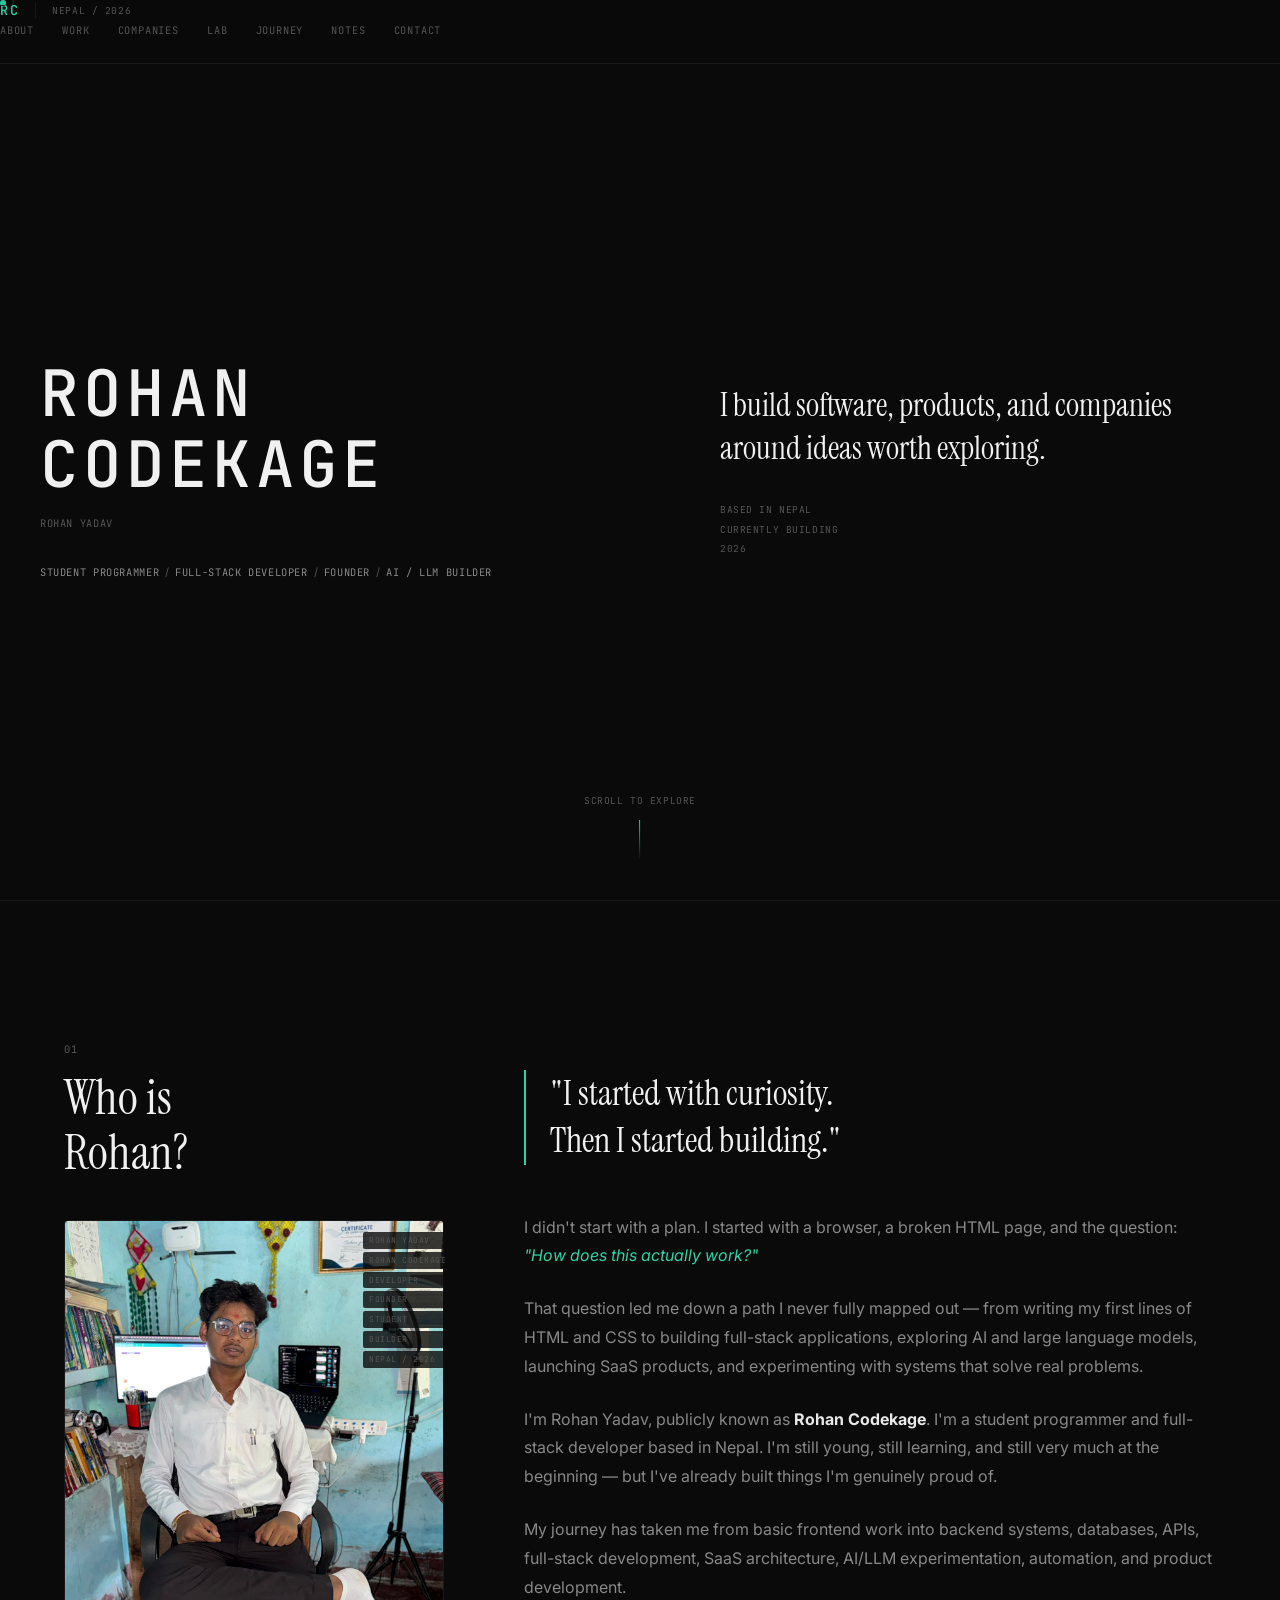
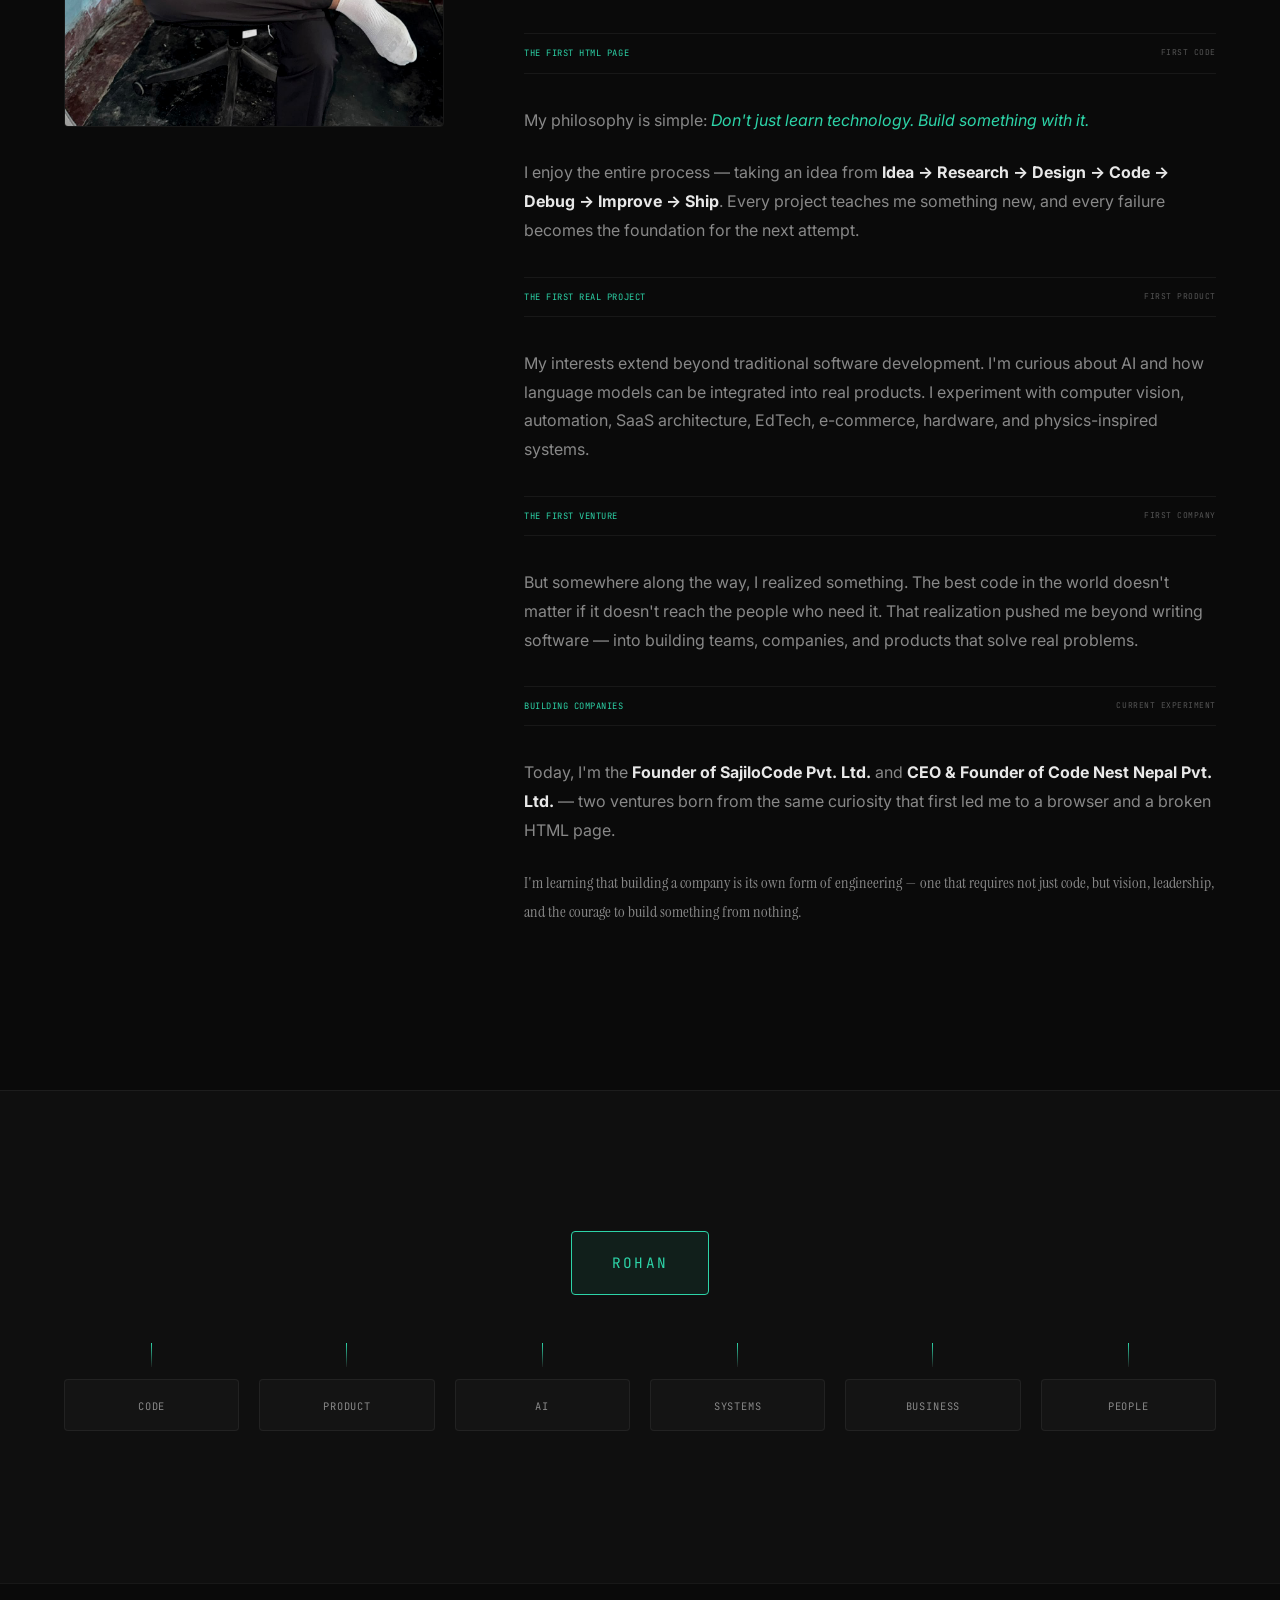
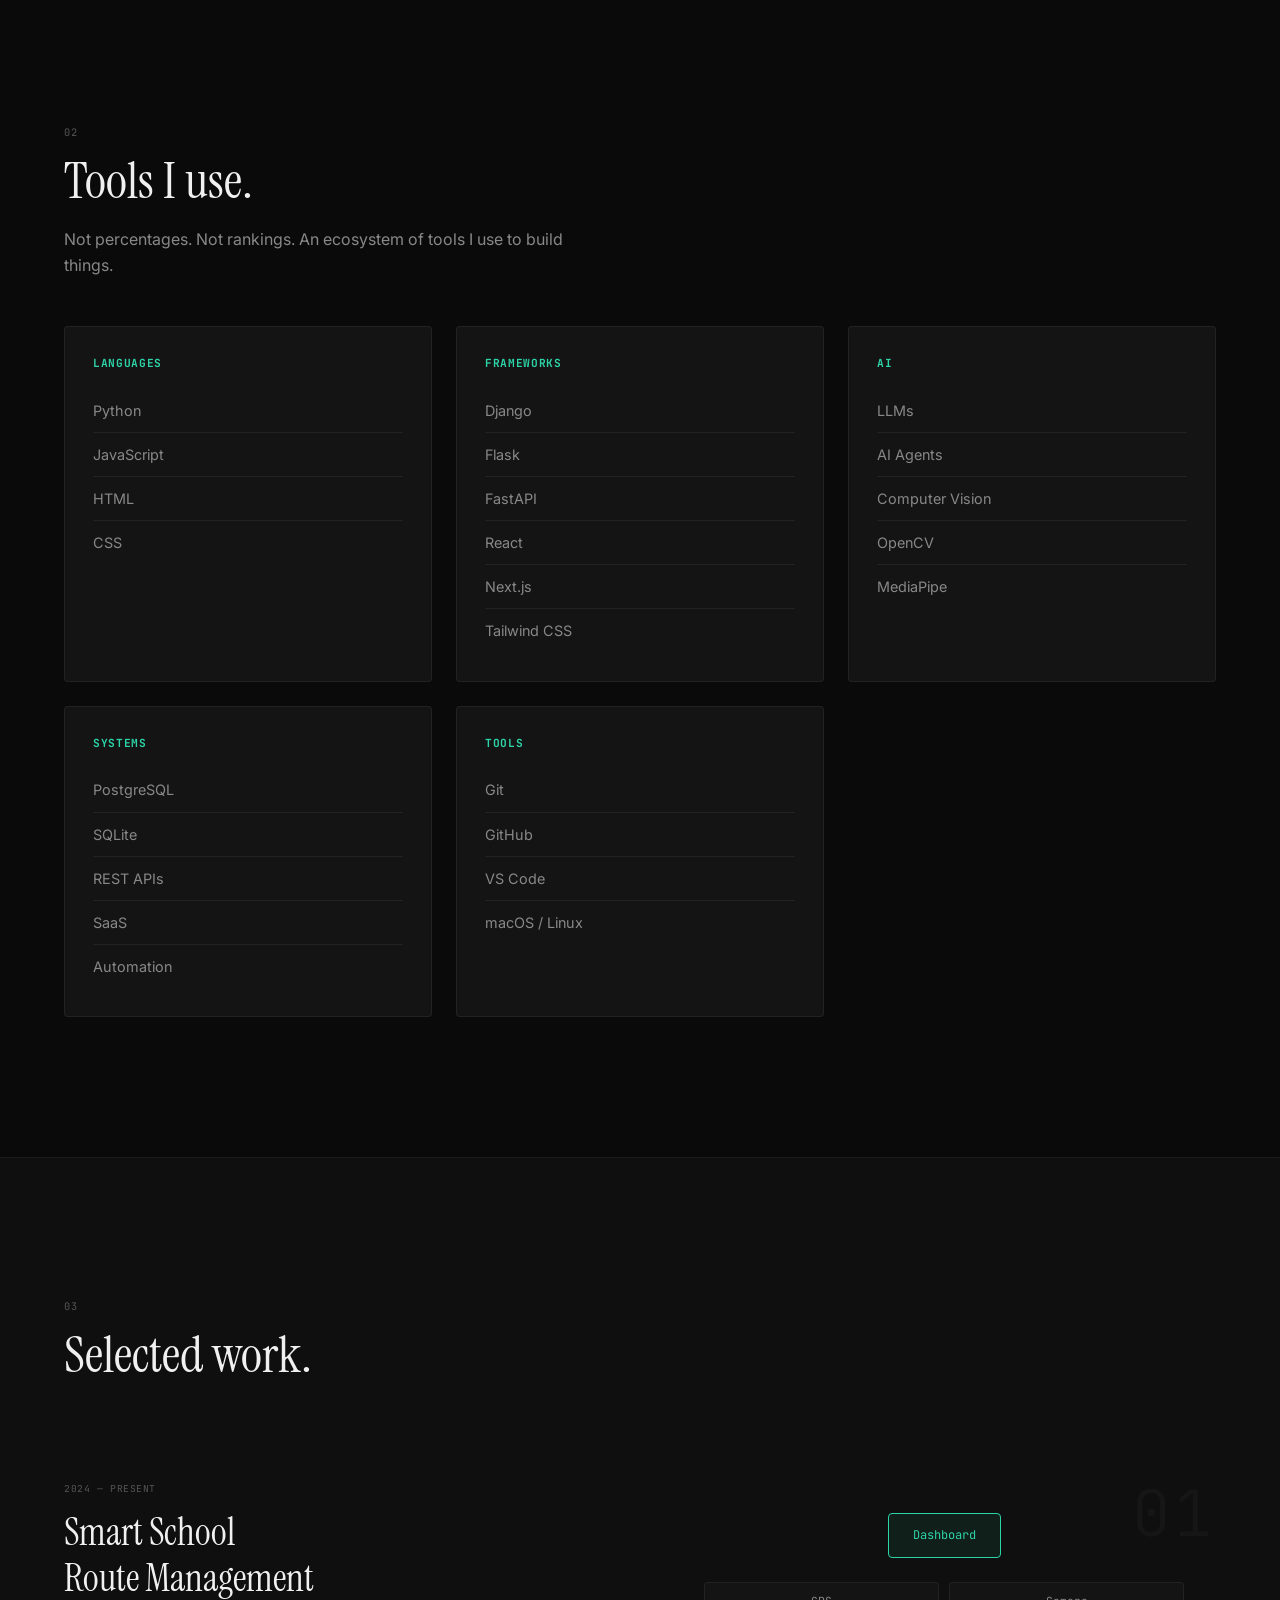
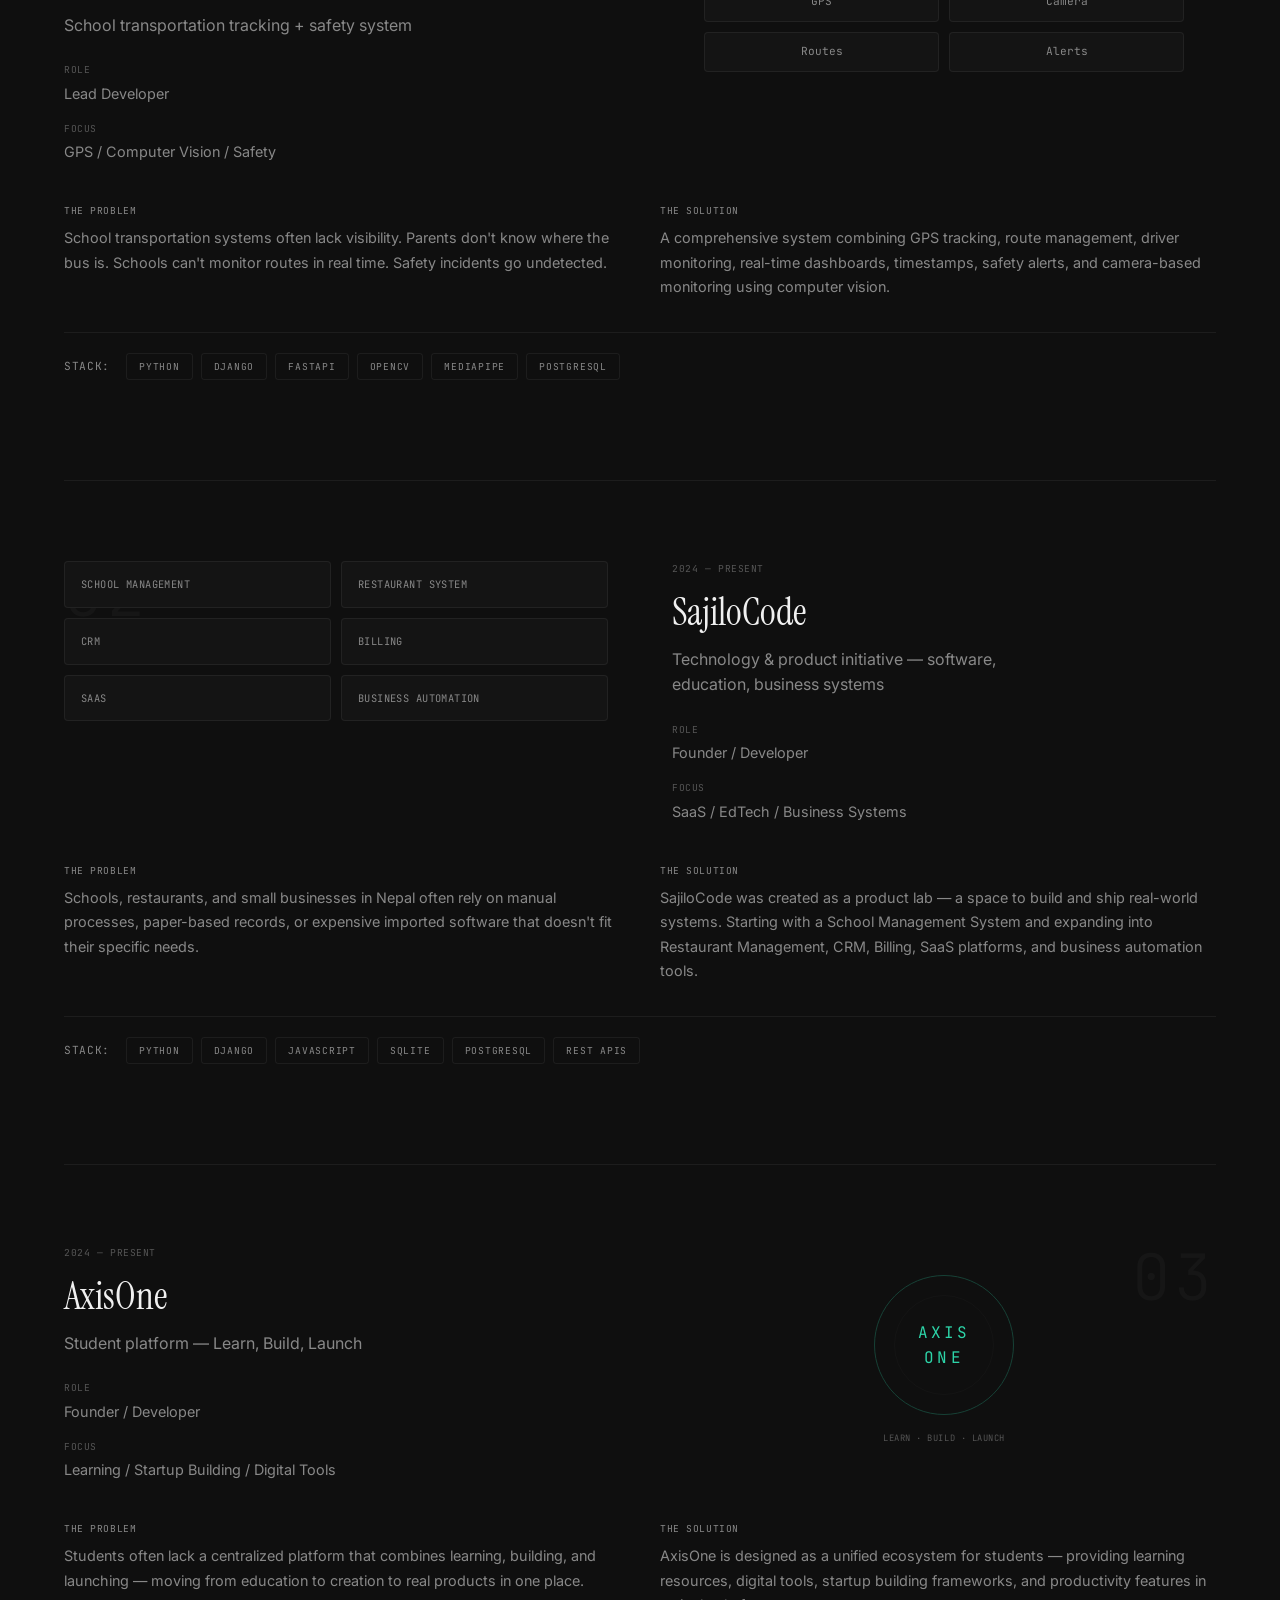
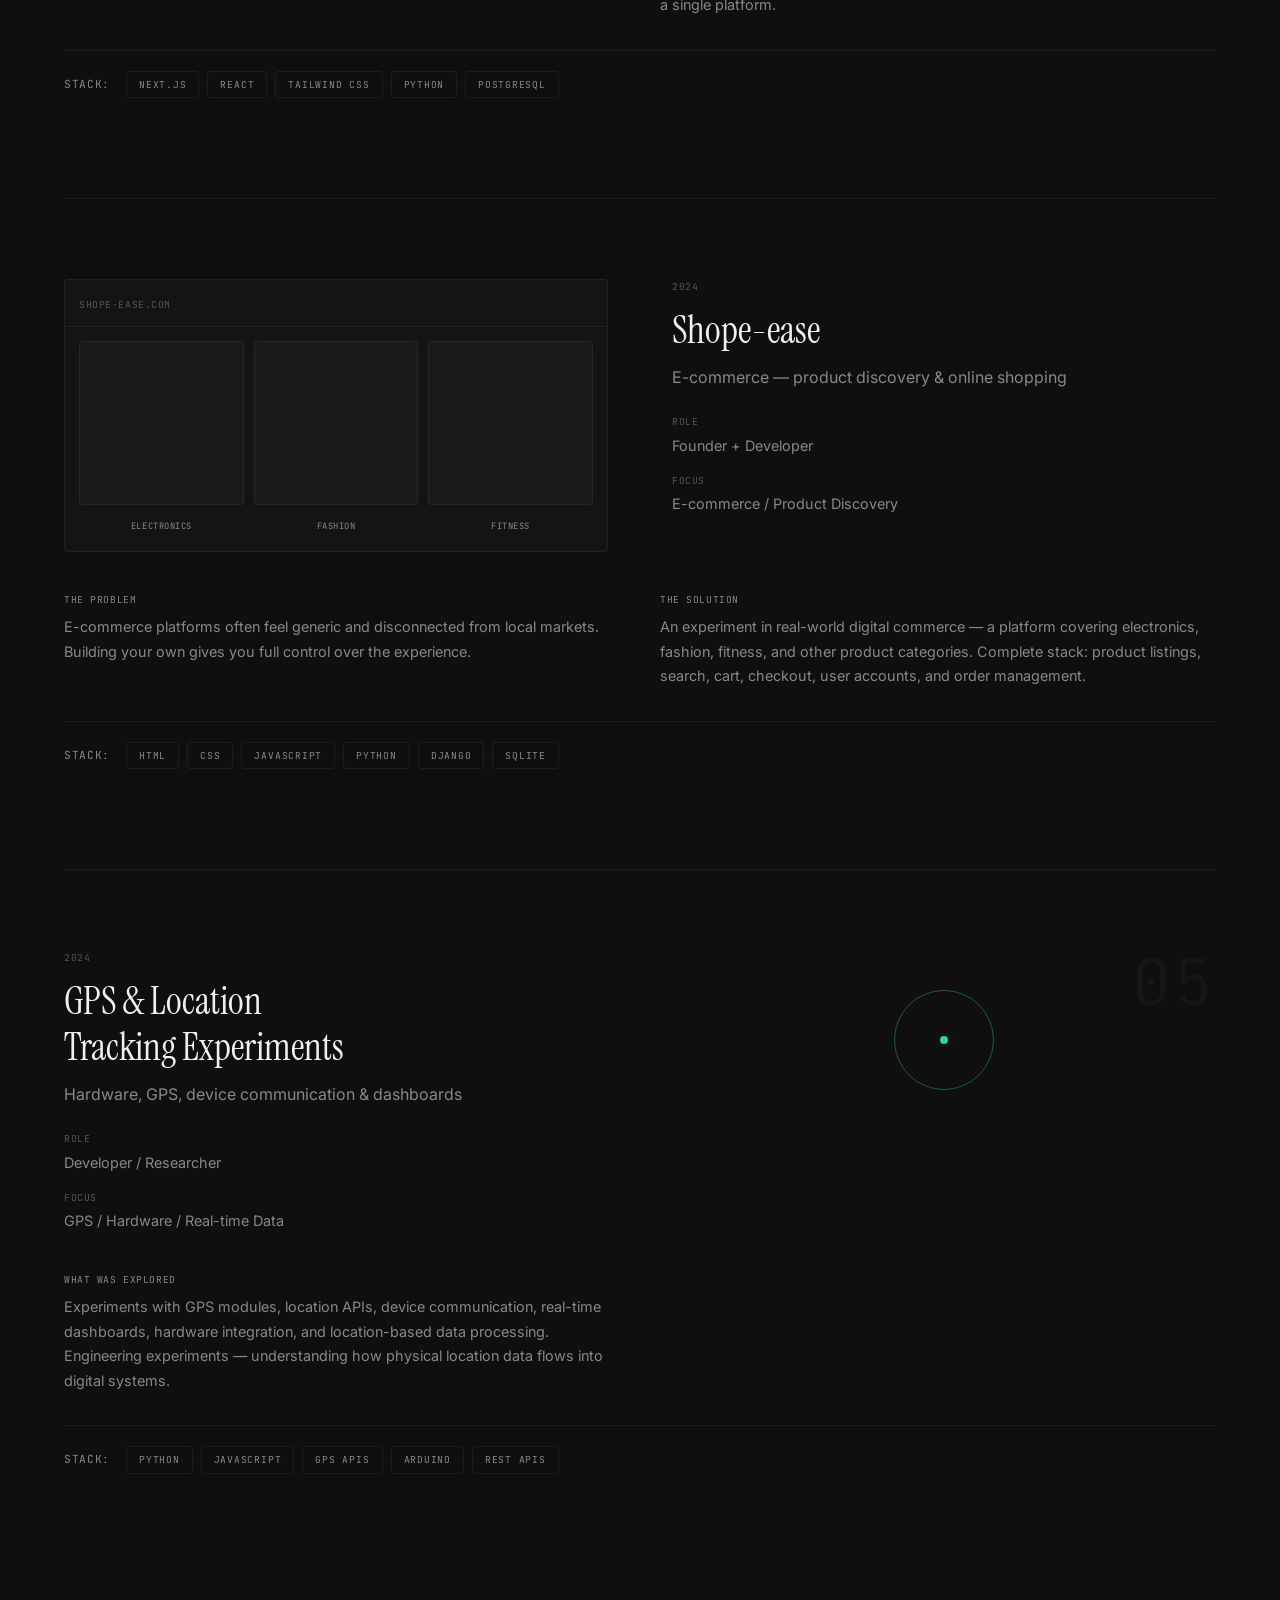
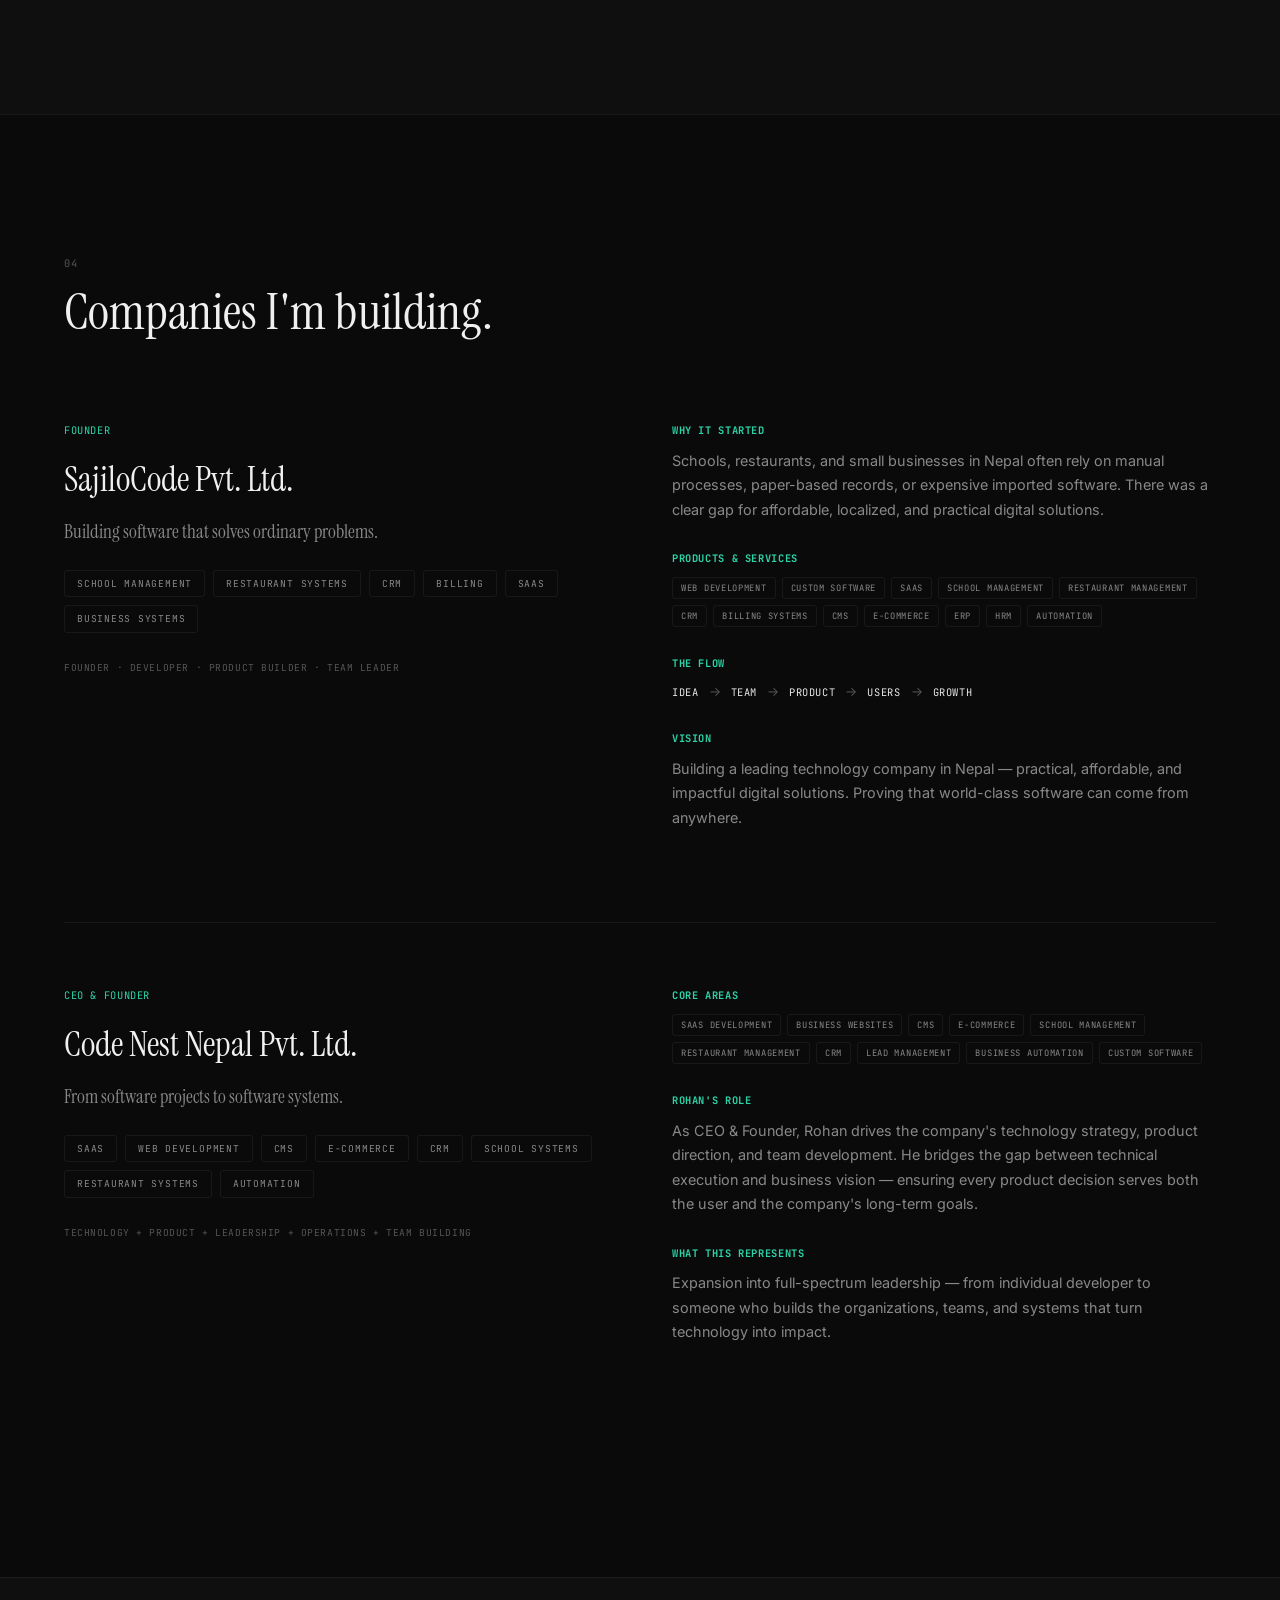
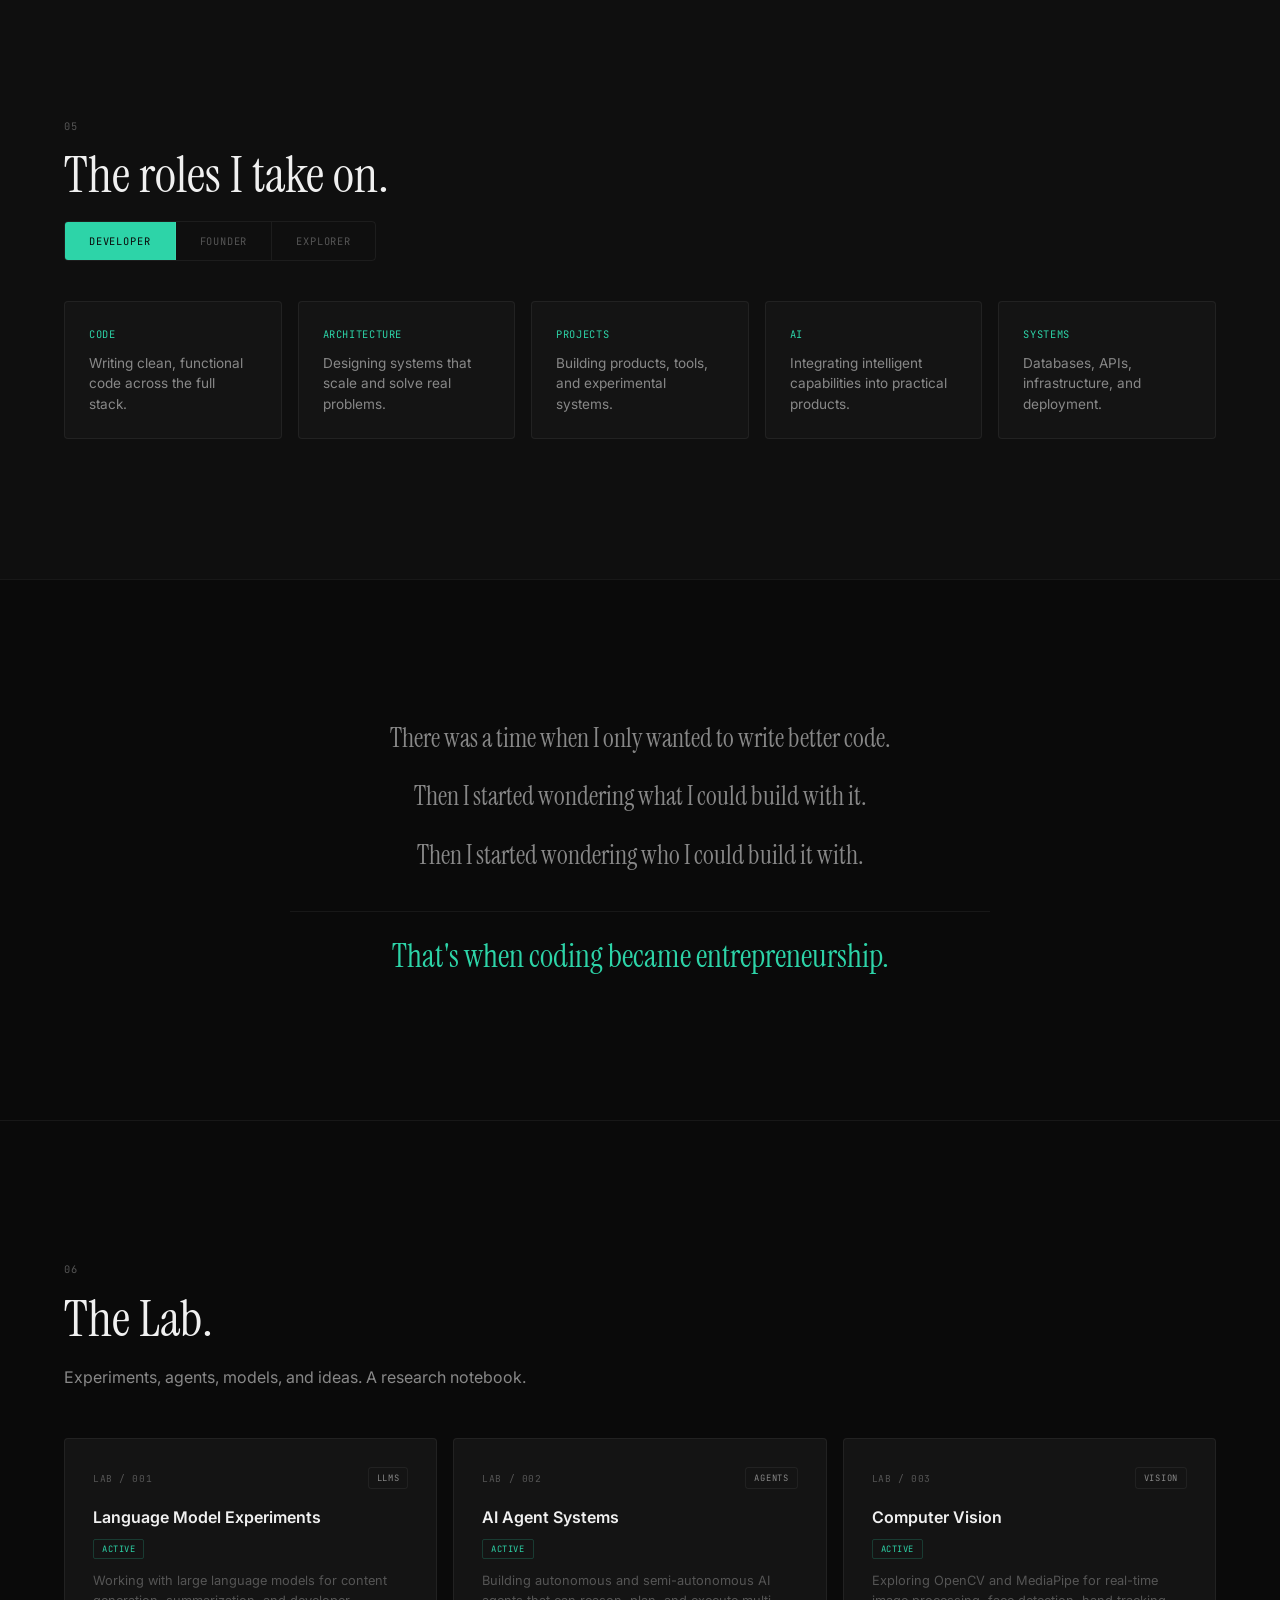
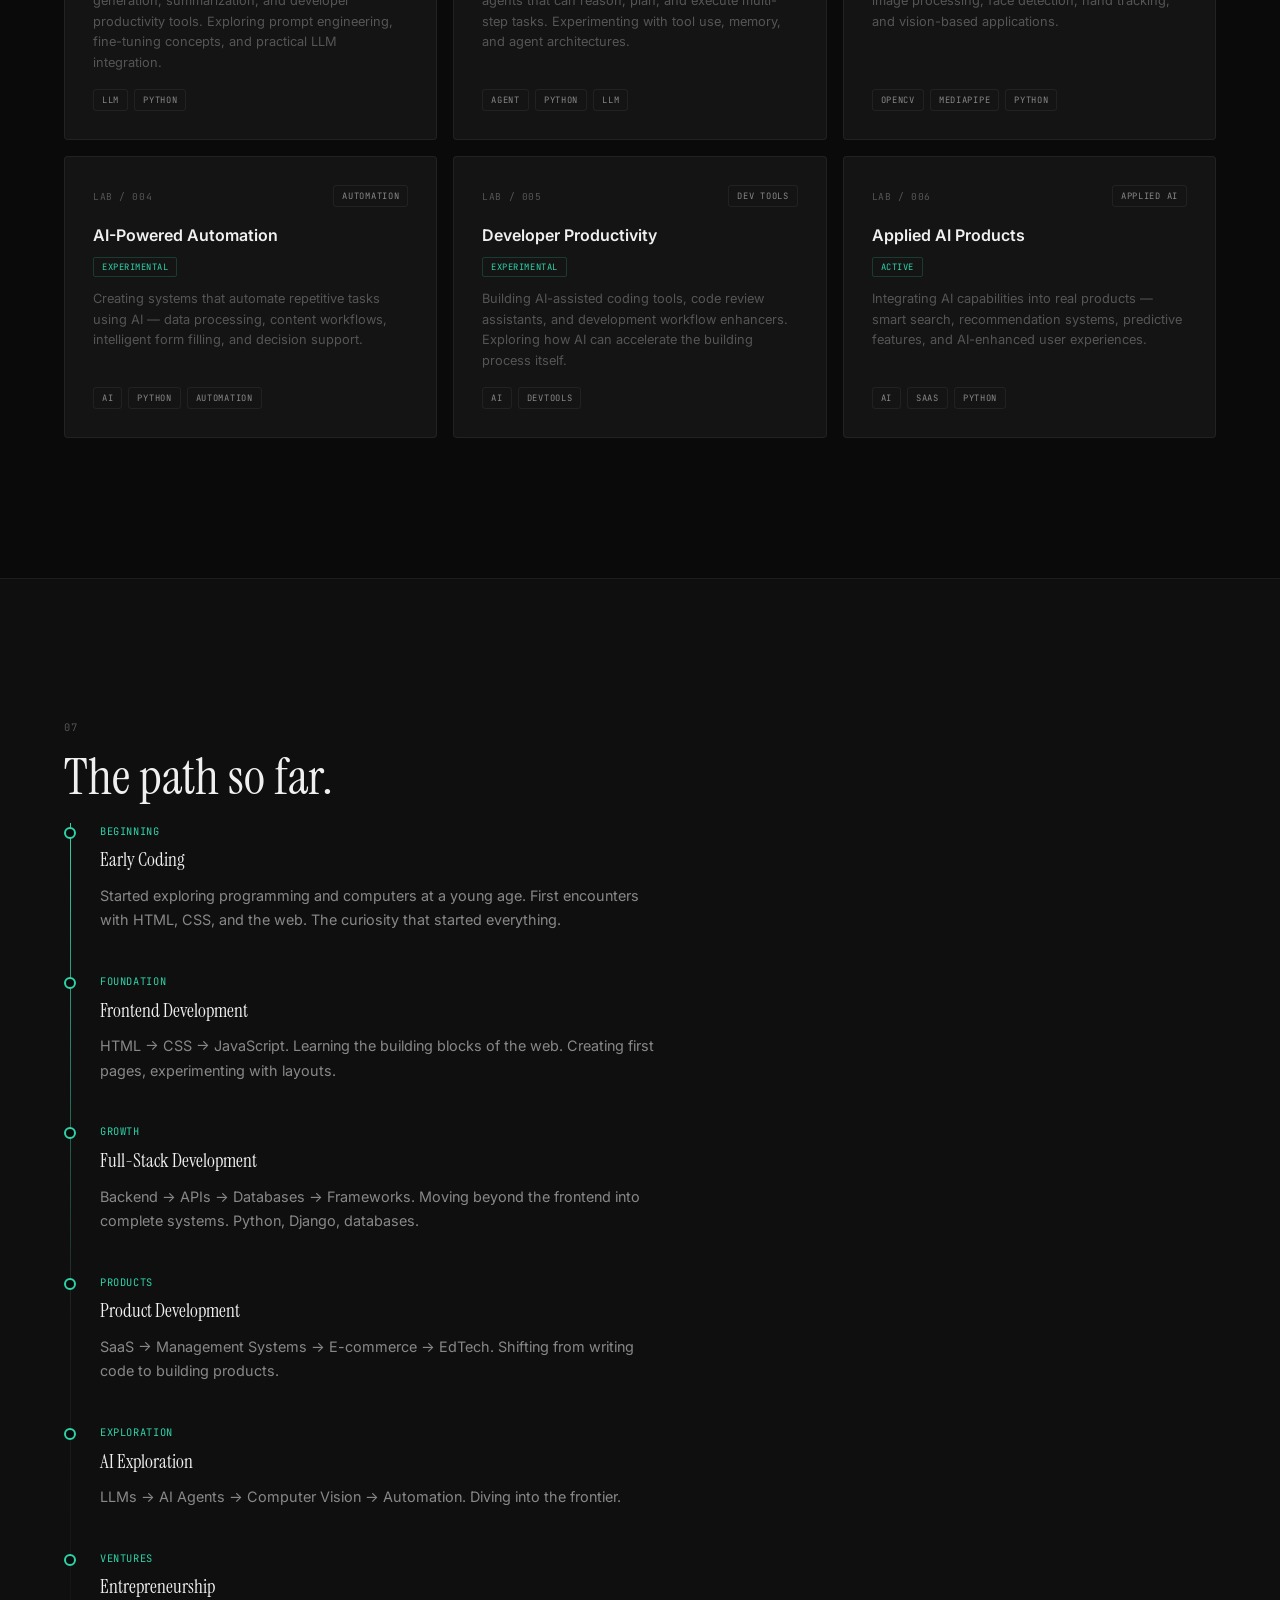
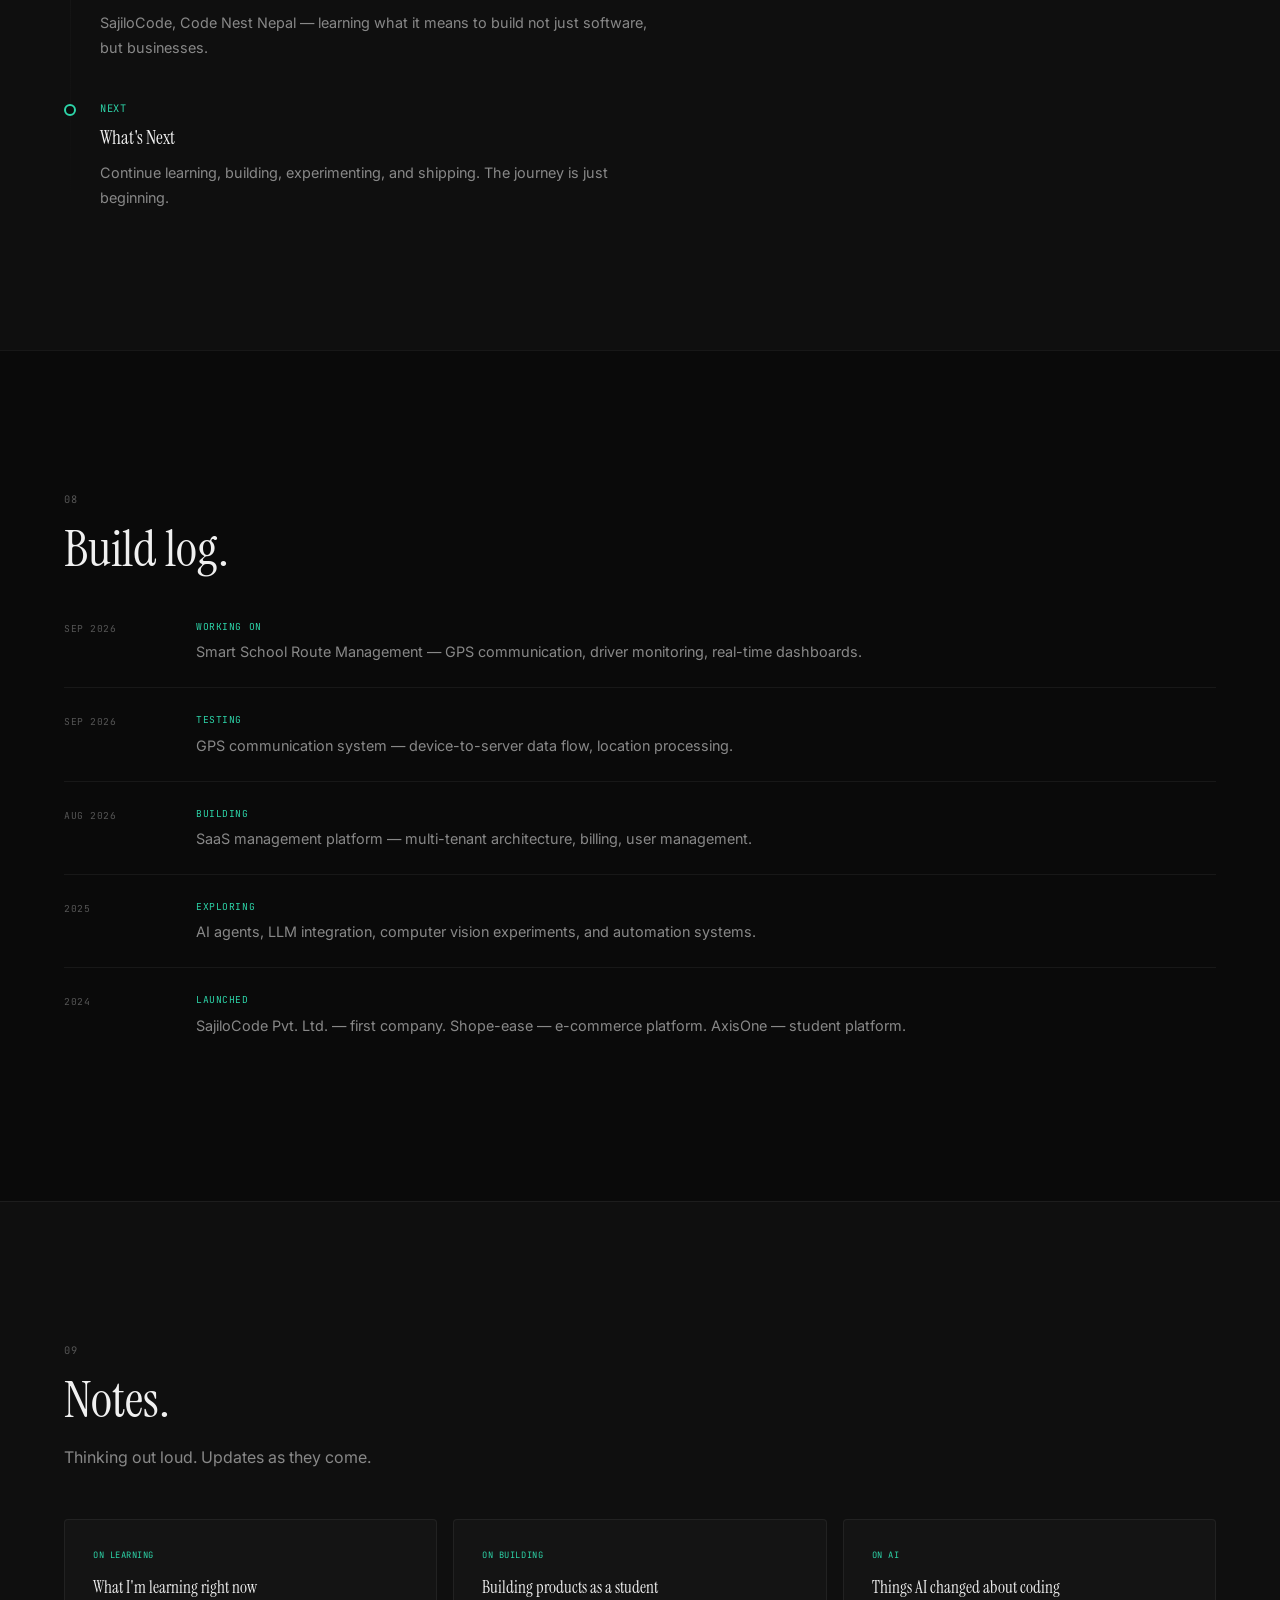
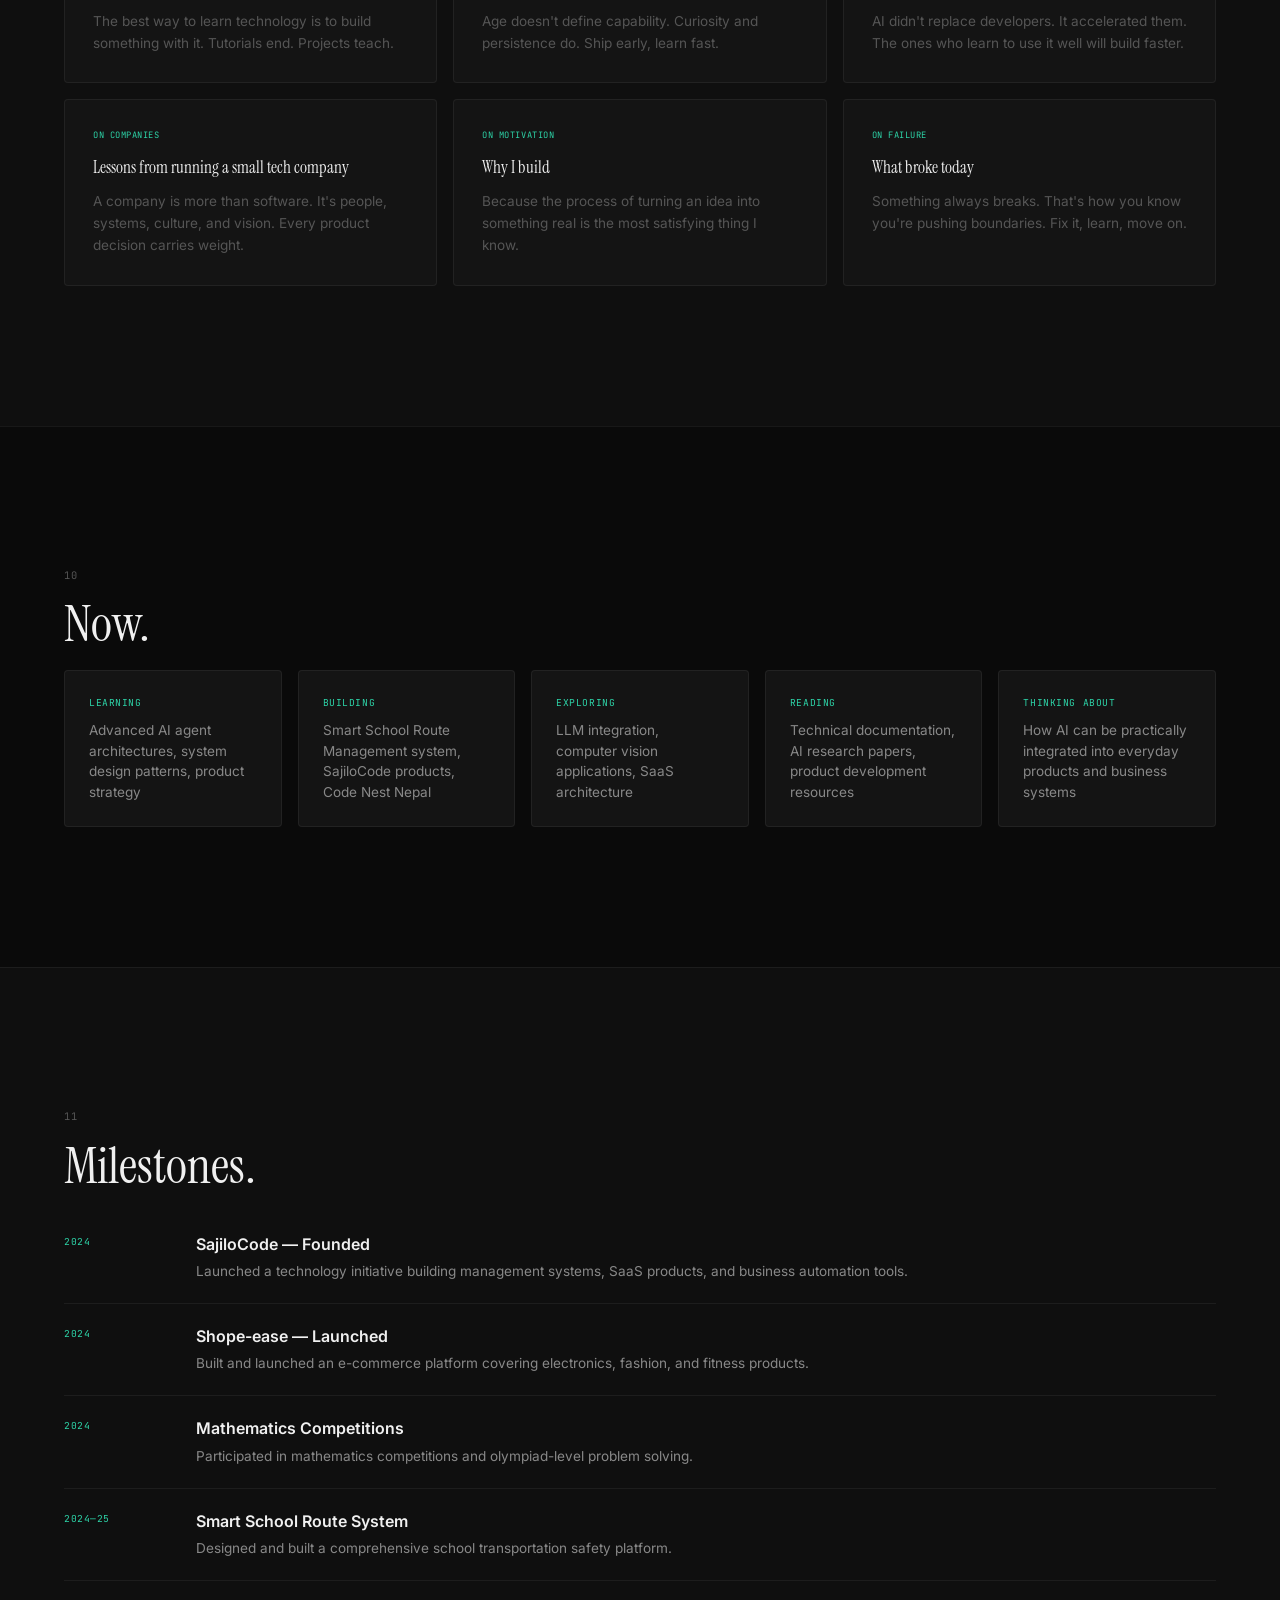
==== commit 4df715e3: "refactor: update cursor interaction and navigation logic; enhance loader and smooth scroll features" ====
--- a/index.html
+++ b/index.html
@@ -3,47 +3,50 @@
 <head>
   <meta charset="UTF-8">
   <meta name="viewport" content="width=device-width, initial-scale=1.0">
-  <title>Rohan Yadav — Rohan Codekage | Full-Stack Developer & AI Builder</title>
-  <meta name="description" content="Portfolio of Rohan Yadav, also known as Rohan Codekage — a Nepalese student programmer, full-stack developer, AI/LLM explorer, and tech entrepreneur building web applications, SaaS products, and experimental technology.">
-  <meta name="keywords" content="Rohan Yadav, Rohan Codekage, Full-Stack Developer, AI Builder, Nepal, Portfolio, SaaS, LLM, Web Development">
+  <title>Rohan Codekage — Digital Workspace</title>
+  <meta name="description" content="The personal digital workspace of Rohan Yadav — developer, builder, founder. Code, products, companies, experiments.">
   <meta name="author" content="Rohan Yadav">
-  <meta property="og:title" content="Rohan Yadav — Rohan Codekage | Full-Stack Developer & AI Builder">
-  <meta property="og:description" content="Portfolio of Rohan Yadav — a Nepalese student programmer, full-stack developer, AI/LLM explorer, and tech entrepreneur.">
+  <meta property="og:title" content="Rohan Codekage — Digital Workspace">
+  <meta property="og:description" content="Developer, builder, founder. Building software around ideas worth exploring.">
   <meta property="og:type" content="website">
-  <meta name="twitter:card" content="summary_large_image">
   <meta name="theme-color" content="#0a0a0a">
   <link rel="preconnect" href="https://fonts.googleapis.com">
   <link rel="preconnect" href="https://fonts.gstatic.com" crossorigin>
   <link href="https://fonts.googleapis.com/css2?family=Instrument+Serif:ital@0;1&family=Inter:wght@300;400;500;600;700&family=JetBrains+Mono:wght@300;400;500&display=swap" rel="stylesheet">
   <link rel="stylesheet" href="css/styles.css">
+  <link rel="icon" href="data:image/svg+xml,<svg xmlns='http://www.w3.org/2000/svg' viewBox='0 0 100 100'><text y='.9em' font-size='90' font-family='monospace' fill='%232dd4a8'>RC</text></svg>">
 </head>
 <body>
-  <!-- Cursor -->
   <div class="cursor" id="cursor"></div>
-  <div class="cursor-follower" id="cursorFollower"></div>
+  <div class="cursor-ring" id="cursorRing"></div>
+
+  <!-- Loading -->
+  <div class="loader" id="loader">
+    <div class="loader__inner">
+      <span class="loader__mark">RC</span>
+      <div class="loader__line"></div>
+    </div>
+  </div>
 
   <!-- Navigation -->
   <nav class="nav" id="nav">
-    <div class="nav__inner">
-      <a href="#hero" class="nav__logo">
-        <span class="nav__logo-text">ROHAN CODEKAGE</span>
-      </a>
-      <div class="nav__links" id="navLinks">
-        <a href="#about" class="nav__link">About</a>
-        <a href="#work" class="nav__link">Work</a>
-        <a href="#companies" class="nav__link">Companies</a>
-        <a href="#stack" class="nav__link">Stack</a>
-        <a href="#journey" class="nav__link">Journey</a>
-        <a href="#achievements" class="nav__link">Achievements</a>
-        <a href="#contact" class="nav__link">Contact</a>
-        <a href="#" class="nav__resume" aria-label="Download Resume">Resume</a>
-      </div>
-      <button class="nav__toggle" id="navToggle" aria-label="Toggle menu">
-        <span></span>
-        <span></span>
-        <span></span>
-      </button>
+    <div class="nav__left">
+      <a href="#hero" class="nav__mark">RC</a>
+      <span class="nav__divider"></span>
+      <span class="nav__location mono">Nepal / 2026</span>
     </div>
+    <div class="nav__center" id="navLinks">
+      <a href="#about" class="nav__link" data-nav>About</a>
+      <a href="#work" class="nav__link" data-nav>Work</a>
+      <a href="#companies" class="nav__link" data-nav>Companies</a>
+      <a href="#lab" class="nav__link" data-nav>Lab</a>
+      <a href="#journey" class="nav__link" data-nav>Journey</a>
+      <a href="#notes" class="nav__link" data-nav>Notes</a>
+      <a href="#contact" class="nav__link" data-nav>Contact</a>
+    </div>
+    <button class="nav__toggle" id="navToggle" aria-label="Menu">
+      <span></span><span></span>
+    </button>
   </nav>
 
   <!-- Mobile Menu -->
@@ -52,1145 +55,483 @@
       <a href="#about" class="mobile-menu__link">About</a>
       <a href="#work" class="mobile-menu__link">Work</a>
       <a href="#companies" class="mobile-menu__link">Companies</a>
-      <a href="#stack" class="mobile-menu__link">Stack</a>
+      <a href="#lab" class="mobile-menu__link">Lab</a>
       <a href="#journey" class="mobile-menu__link">Journey</a>
-      <a href="#achievements" class="mobile-menu__link">Achievements</a>
+      <a href="#notes" class="mobile-menu__link">Notes</a>
       <a href="#contact" class="mobile-menu__link">Contact</a>
-      <a href="#" class="mobile-menu__link mobile-menu__resume">Resume</a>
     </div>
   </div>
 
   <main>
-    <!-- Hero Section -->
+    <!-- ======================== HERO ======================== -->
     <section class="hero" id="hero">
-      <div class="hero__bg">
-        <div class="hero__grid"></div>
-      </div>
-      <div class="hero__content">
-        <div class="hero__status reveal">
-          <span class="hero__status-dot"></span>
-          <span class="mono">Currently building</span>
-        </div>
-        <h1 class="hero__title reveal">
-          I build things that<br>
-          <span class="hero__title--accent">turn ideas into reality.</span>
-        </h1>
-        <p class="hero__subtitle reveal">
-          I'm Rohan Yadav — a student programmer, full-stack developer, AI/LLM builder, and tech entrepreneur from Nepal.
-        </p>
-        <p class="hero__description reveal">
-          I build web applications, SaaS products, AI-powered tools, and experimental systems while constantly exploring what's possible with technology.
-        </p>
-        <div class="hero__tags reveal">
-          <span class="tag">FULL-STACK DEVELOPER</span>
-          <span class="tag">AI / LLM</span>
-          <span class="tag">BUILDER</span>
-          <span class="tag">ENTREPRENEUR</span>
-          <span class="tag">FOUNDER</span>
-        </div>
-        <div class="hero__identities reveal">
+      <div class="hero__split">
+        <div class="hero__left">
           <div class="hero__identity">
-            <span class="mono hero__identity-label">THE DEVELOPER</span>
-            <span class="hero__identity-text">I write the code.</span>
-          </div>
-          <div class="hero__identity-divider"></div>
-          <div class="hero__identity">
-            <span class="mono hero__identity-label">THE BUILDER</span>
-            <span class="hero__identity-text">I turn ideas into products.</span>
-          </div>
-          <div class="hero__identity-divider"></div>
-          <div class="hero__identity">
-            <span class="mono hero__identity-label">THE FOUNDER</span>
-            <span class="hero__identity-text">I build the teams and organizations around those products.</span>
-          </div>
-        </div>
-        <div class="hero__actions reveal">
-          <a href="#work" class="btn btn--primary">Explore My Work</a>
-          <a href="#contact" class="btn btn--secondary">Let's Connect</a>
-        </div>
-        <div class="hero__terminal reveal">
-          <div class="terminal">
-            <div class="terminal__header">
-              <span class="terminal__dot terminal__dot--red"></span>
-              <span class="terminal__dot terminal__dot--yellow"></span>
-              <span class="terminal__dot terminal__dot--green"></span>
-              <span class="terminal__title">rohan-codekage ~ zsh</span>
-            </div>
-            <div class="terminal__body">
-              <div class="terminal__line">
-                <span class="terminal__prompt">$</span>
-                <span class="terminal__command" id="typewriter"></span>
-                <span class="terminal__cursor">|</span>
-              </div>
-              <div class="terminal__output" id="terminalOutput"></div>
-            </div>
-          </div>
-        </div>
-      </div>
-      <div class="hero__scroll">
-        <span class="mono">Scroll</span>
+            <h1 class="hero__name">ROHAN<br>CODEKAGE</h1>
+            <span class="hero__realname mono">Rohan Yadav</span>
+          </div>
+          <div class="hero__roles">
+            <span class="hero__role">Student Programmer</span>
+            <span class="hero__role-sep">/</span>
+            <span class="hero__role">Full-Stack Developer</span>
+            <span class="hero__role-sep">/</span>
+            <span class="hero__role">Founder</span>
+            <span class="hero__role-sep">/</span>
+            <span class="hero__role">AI / LLM Builder</span>
+          </div>
+        </div>
+        <div class="hero__right">
+          <p class="hero__statement serif">I build software, products, and companies around ideas worth exploring.</p>
+          <div class="hero__meta">
+            <span class="mono">Based in Nepal</span>
+            <span class="mono">Currently building</span>
+            <span class="mono">2026</span>
+          </div>
+        </div>
+      </div>
+      <div class="hero__bottom">
+        <span class="mono hero__scroll-text">Scroll to explore</span>
         <div class="hero__scroll-line"></div>
       </div>
     </section>
 
-    <!-- About Section -->
+    <!-- ======================== ABOUT ======================== -->
     <section class="about" id="about">
       <div class="container">
-        <div class="section__header">
-          <span class="section__label mono">01 / About</span>
-          <h2 class="section__title serif">A little about me.</h2>
-        </div>
-        <div class="about__grid">
-          <div class="about__portrait-area">
-            <div class="about__portrait reveal">
-              <img src="assets/rohan-profile.jpg" alt="Rohan Yadav — Rohan Codekage, sitting at his development workspace" class="about__portrait-img" loading="lazy">
-              <div class="about__portrait-caption mono">Rohan Yadav — at work</div>
-            </div>
-            <div class="about__statement">
-              <blockquote class="about__quote serif">
-                "I started with curiosity.<br>Now I build with purpose."
-              </blockquote>
-            </div>
-          </div>
-          <div class="about__story">
-            <div class="about__paragraph reveal">
+        <div class="section-num mono">01</div>
+        <div class="about__layout">
+          <div class="about__left">
+            <h2 class="about__title serif">Who is<br>Rohan?</h2>
+            <div class="about__portrait">
+              <img src="assets/rohan-profile.jpg" alt="Rohan Yadav" class="about__img" loading="lazy">
+              <div class="about__img-annotations">
+                <span class="mono">ROHAN YADAV</span>
+                <span class="mono">ROHAN CODEKAGE</span>
+                <span class="mono">Developer</span>
+                <span class="mono">Founder</span>
+                <span class="mono">Student</span>
+                <span class="mono">Builder</span>
+                <span class="mono">NEPAL / 2026</span>
+              </div>
+            </div>
+          </div>
+          <div class="about__right">
+            <blockquote class="about__big-quote serif">"I started with curiosity.<br>Then I started building."</blockquote>
+            <div class="about__story">
               <p>I didn't start with a plan. I started with a browser, a broken HTML page, and the question: <em>"How does this actually work?"</em></p>
-            </div>
-            <div class="about__paragraph reveal">
-              <p>That question led me down a path I never fully mapped out — from writing my first lines of HTML and CSS, to building full-stack applications, exploring AI and large language models, launching SaaS products, and experimenting with systems that solve real problems.</p>
-            </div>
-            <div class="about__paragraph reveal">
+              <p>That question led me down a path I never fully mapped out — from writing my first lines of HTML and CSS to building full-stack applications, exploring AI and large language models, launching SaaS products, and experimenting with systems that solve real problems.</p>
               <p>I'm Rohan Yadav, publicly known as <strong>Rohan Codekage</strong>. I'm a student programmer and full-stack developer based in Nepal. I'm still young, still learning, and still very much at the beginning — but I've already built things I'm genuinely proud of.</p>
-            </div>
-            <div class="about__paragraph reveal">
-              <p>My journey has taken me from basic frontend work into backend systems, databases, APIs, full-stack development, SaaS architecture, AI/LLM experimentation, automation, and product development. I've built management systems, e-commerce platforms, AI tools, and experimental hardware projects.</p>
-            </div>
-            <div class="about__paragraph reveal">
-              <p>My philosophy is simple:</p>
-            </div>
-            <div class="about__philosophy reveal">
-              <blockquote class="about__philosophy-quote serif">
-                "Don't just learn technology. Build something with it."
-              </blockquote>
-            </div>
-            <div class="about__paragraph reveal">
+              <p>My journey has taken me from basic frontend work into backend systems, databases, APIs, full-stack development, SaaS architecture, AI/LLM experimentation, automation, and product development.</p>
+              <div class="about__margin-note mono" data-note="FIRST CODE">The first HTML page</div>
+              <p>My philosophy is simple: <em>Don't just learn technology. Build something with it.</em></p>
               <p>I enjoy the entire process — taking an idea from <strong>Idea → Research → Design → Code → Debug → Improve → Ship</strong>. Every project teaches me something new, and every failure becomes the foundation for the next attempt.</p>
-            </div>
-            <div class="about__paragraph reveal">
-              <p>My interests extend beyond traditional software development. I'm curious about AI and how language models can be integrated into real products. I experiment with computer vision, automation, SaaS architecture, EdTech, e-commerce, hardware like Arduino, and physics-inspired systems. I'm drawn to problems that sit at the intersection of technology and the real world.</p>
-            </div>
-            <div class="about__paragraph reveal">
-              <p>I don't just want to learn technology. I want to build with it. And I want to build things that matter.</p>
-            </div>
-            <div class="about__paragraph reveal">
+              <div class="about__margin-note mono" data-note="FIRST PRODUCT">The first real project</div>
+              <p>My interests extend beyond traditional software development. I'm curious about AI and how language models can be integrated into real products. I experiment with computer vision, automation, SaaS architecture, EdTech, e-commerce, hardware, and physics-inspired systems.</p>
+              <div class="about__margin-note mono" data-note="FIRST COMPANY">The first venture</div>
               <p>But somewhere along the way, I realized something. The best code in the world doesn't matter if it doesn't reach the people who need it. That realization pushed me beyond writing software — into building teams, companies, and products that solve real problems.</p>
-            </div>
-            <div class="about__paragraph reveal">
-              <p>Today, I'm the <strong>Founder of SajiloCode Pvt. Ltd.</strong> and <strong>CEO &amp; Founder of Code Nest Nepal Pvt. Ltd.</strong> — two ventures born from the same curiosity that first led me to a browser and a broken HTML page. I'm learning that building a company is its own form of engineering — one that requires not just code, but vision, leadership, and the courage to build something from nothing.</p>
-            </div>
-          </div>
-        </div>
-      </div>
-    </section>
-
-    <!-- Work / Projects Section -->
+              <div class="about__margin-note mono" data-note="CURRENT EXPERIMENT">Building companies</div>
+              <p>Today, I'm the <strong>Founder of SajiloCode Pvt. Ltd.</strong> and <strong>CEO &amp; Founder of Code Nest Nepal Pvt. Ltd.</strong> — two ventures born from the same curiosity that first led me to a browser and a broken HTML page.</p>
+              <p class="about__closing serif">I'm learning that building a company is its own form of engineering — one that requires not just code, but vision, leadership, and the courage to build something from nothing.</p>
+            </div>
+          </div>
+        </div>
+      </div>
+    </section>
+
+    <!-- ======================== BUILDER MAP ======================== -->
+    <section class="builder-map">
+      <div class="container">
+        <div class="builder-map__layout">
+          <div class="builder-map__center">
+            <div class="builder-map__node builder-map__node--root">
+              <span class="mono">ROHAN</span>
+            </div>
+          </div>
+          <div class="builder-map__branches">
+            <div class="builder-map__branch" data-area="code">
+              <div class="builder-map__connector"></div>
+              <div class="builder-map__node builder-map__node--area">
+                <span class="mono">CODE</span>
+              </div>
+              <div class="builder-map__detail">
+                <p>Python, JavaScript, HTML, CSS, Django, Flask, React, Next.js, REST APIs</p>
+              </div>
+            </div>
+            <div class="builder-map__branch" data-area="product">
+              <div class="builder-map__connector"></div>
+              <div class="builder-map__node builder-map__node--area">
+                <span class="mono">PRODUCT</span>
+              </div>
+              <div class="builder-map__detail">
+                <p>SaaS, School Management, Restaurant Systems, CRM, E-commerce, EdTech</p>
+              </div>
+            </div>
+            <div class="builder-map__branch" data-area="ai">
+              <div class="builder-map__connector"></div>
+              <div class="builder-map__node builder-map__node--area">
+                <span class="mono">AI</span>
+              </div>
+              <div class="builder-map__detail">
+                <p>LLMs, AI Agents, Computer Vision, OpenCV, MediaPipe, Automation</p>
+              </div>
+            </div>
+            <div class="builder-map__branch" data-area="systems">
+              <div class="builder-map__connector"></div>
+              <div class="builder-map__node builder-map__node--area">
+                <span class="mono">SYSTEMS</span>
+              </div>
+              <div class="builder-map__detail">
+                <p>PostgreSQL, SQLite, GPS, Hardware, Arduino, Real-time Dashboards</p>
+              </div>
+            </div>
+            <div class="builder-map__branch" data-area="business">
+              <div class="builder-map__connector"></div>
+              <div class="builder-map__node builder-map__node--area">
+                <span class="mono">BUSINESS</span>
+              </div>
+              <div class="builder-map__detail">
+                <p>SajiloCode, Code Nest Nepal, Product Strategy, Operations</p>
+              </div>
+            </div>
+            <div class="builder-map__branch" data-area="people">
+              <div class="builder-map__connector"></div>
+              <div class="builder-map__node builder-map__node--area">
+                <span class="mono">PEOPLE</span>
+              </div>
+              <div class="builder-map__detail">
+                <p>Team Building, Leadership, Collaboration, Vision</p>
+              </div>
+            </div>
+          </div>
+        </div>
+      </div>
+    </section>
+
+    <!-- ======================== TOOLS ======================== -->
+    <section class="tools" id="tools">
+      <div class="container">
+        <div class="section-num mono">02</div>
+        <h2 class="section-heading serif">Tools I use.</h2>
+        <p class="section-sub">Not percentages. Not rankings. An ecosystem of tools I use to build things.</p>
+        <div class="tools__grid">
+          <div class="tools__category">
+            <h3 class="tools__cat-title mono">Languages</h3>
+            <div class="tools__items">
+              <span class="tools__item">Python</span>
+              <span class="tools__item">JavaScript</span>
+              <span class="tools__item">HTML</span>
+              <span class="tools__item">CSS</span>
+            </div>
+          </div>
+          <div class="tools__category">
+            <h3 class="tools__cat-title mono">Frameworks</h3>
+            <div class="tools__items">
+              <span class="tools__item">Django</span>
+              <span class="tools__item">Flask</span>
+              <span class="tools__item">FastAPI</span>
+              <span class="tools__item">React</span>
+              <span class="tools__item">Next.js</span>
+              <span class="tools__item">Tailwind CSS</span>
+            </div>
+          </div>
+          <div class="tools__category">
+            <h3 class="tools__cat-title mono">AI</h3>
+            <div class="tools__items">
+              <span class="tools__item">LLMs</span>
+              <span class="tools__item">AI Agents</span>
+              <span class="tools__item">Computer Vision</span>
+              <span class="tools__item">OpenCV</span>
+              <span class="tools__item">MediaPipe</span>
+            </div>
+          </div>
+          <div class="tools__category">
+            <h3 class="tools__cat-title mono">Systems</h3>
+            <div class="tools__items">
+              <span class="tools__item">PostgreSQL</span>
+              <span class="tools__item">SQLite</span>
+              <span class="tools__item">REST APIs</span>
+              <span class="tools__item">SaaS</span>
+              <span class="tools__item">Automation</span>
+            </div>
+          </div>
+          <div class="tools__category">
+            <h3 class="tools__cat-title mono">Tools</h3>
+            <div class="tools__items">
+              <span class="tools__item">Git</span>
+              <span class="tools__item">GitHub</span>
+              <span class="tools__item">VS Code</span>
+              <span class="tools__item">macOS / Linux</span>
+            </div>
+          </div>
+        </div>
+      </div>
+    </section>
+
+    <!-- ======================== WORK ======================== -->
     <section class="work" id="work">
       <div class="container">
-        <div class="section__header">
-          <span class="section__label mono">02 / Work</span>
-          <h2 class="section__title serif">Selected projects & case studies.</h2>
-        </div>
-
-        <!-- Project Filter -->
-        <div class="work__filter reveal">
-          <button class="work__filter-btn active" data-filter="all">All</button>
-          <button class="work__filter-btn" data-filter="product">Product</button>
-          <button class="work__filter-btn" data-filter="fullstack">Full-Stack</button>
-          <button class="work__filter-btn" data-filter="ai">AI / ML</button>
-          <button class="work__filter-btn" data-filter="system">System</button>
-        </div>
-
-        <!-- SajiloCode -->
-        <article class="project" data-category="product" id="sajilocode">
-          <div class="project__header">
-            <div class="project__meta">
+        <div class="section-num mono">03</div>
+        <h2 class="section-heading serif">Selected work.</h2>
+
+        <!-- Project 01 -->
+        <article class="project project--left">
+          <div class="project__number mono">01</div>
+          <div class="project__split">
+            <div class="project__info">
               <span class="mono project__year">2024 — Present</span>
-              <span class="tag tag--small">PRODUCT</span>
-              <span class="tag tag--small">SAAS</span>
-            </div>
-            <h3 class="project__name serif">SajiloCode</h3>
-            <p class="project__tagline">A technology & product initiative focused on software, education, and real-world business systems.</p>
-          </div>
-          <div class="project__body">
-            <div class="project__split">
-              <div class="project__details">
-                <div class="project__detail">
-                  <span class="project__detail-label mono">Role</span>
-                  <span class="project__detail-value">Founder / Developer</span>
-                </div>
-                <div class="project__detail">
-                  <span class="project__detail-label mono">Focus</span>
-                  <span class="project__detail-value">SaaS · EdTech · Business Systems · E-commerce</span>
-                </div>
-                <div class="project__problem reveal">
-                  <span class="project__detail-label mono">Problem</span>
-                  <p>Schools, restaurants, and small businesses in Nepal often rely on manual processes, paper-based records, or expensive imported software that doesn't fit their specific needs. There's a gap for affordable, localized, and practical digital solutions.</p>
-                </div>
-                <div class="project__solution reveal">
-                  <span class="project__detail-label mono">Solution</span>
-                  <p>SajiloCode was created as a product lab — a space to build and ship real-world systems. Starting with a School Management System and expanding into Restaurant Management, CRM, Billing, SaaS platforms, and business automation tools. Each product is designed to solve a specific problem while learning how to think like a product builder, not just a coder.</p>
-                </div>
-              </div>
-              <div class="project__visual">
-                <div class="project__cards">
-                  <div class="project__card">
-                    <div class="project__card-icon">
-                      <svg width="24" height="24" viewBox="0 0 24 24" fill="none" stroke="currentColor" stroke-width="1.5"><path d="M4 19.5v-15A2.5 2.5 0 0 1 6.5 2H20v20H6.5a2.5 2.5 0 0 1 0-5H20"/></svg>
-                    </div>
-                    <span class="mono">School Management</span>
-                    <p>Student records, attendance, scheduling, results, and administration.</p>
-                  </div>
-                  <div class="project__card">
-                    <div class="project__card-icon">
-                      <svg width="24" height="24" viewBox="0 0 24 24" fill="none" stroke="currentColor" stroke-width="1.5"><path d="M17 21v-2a4 4 0 0 0-4-4H5a4 4 0 0 0-4 4v2"/><circle cx="9" cy="7" r="4"/><path d="M23 21v-2a4 4 0 0 0-3-3.87"/><path d="M16 3.13a4 4 0 0 1 0 7.75"/></svg>
-                    </div>
-                    <span class="mono">CRM</span>
-                    <p>Customer relationship management for business operations.</p>
-                  </div>
-                  <div class="project__card">
-                    <div class="project__card-icon">
-                      <svg width="24" height="24" viewBox="0 0 24 24" fill="none" stroke="currentColor" stroke-width="1.5"><path d="M12 2L2 7l10 5 10-5-10-5z"/><path d="M2 17l10 5 10-5"/><path d="M2 12l10 5 10-5"/></svg>
-                    </div>
-                    <span class="mono">Restaurant System</span>
-                    <p>Order management, billing, inventory, and operations.</p>
-                  </div>
-                  <div class="project__card">
-                    <div class="project__card-icon">
-                      <svg width="24" height="24" viewBox="0 0 24 24" fill="none" stroke="currentColor" stroke-width="1.5"><rect x="2" y="3" width="20" height="14" rx="2"/><path d="M8 21h8"/><path d="M12 17v4"/></svg>
-                    </div>
-                    <span class="mono">SaaS Platform</span>
-                    <p>Multi-tenant software products and business automation.</p>
-                  </div>
-                </div>
-              </div>
-            </div>
-            <div class="project__tech reveal">
-              <span class="mono">Stack:</span>
-              <span class="tag tag--small">Python</span>
-              <span class="tag tag--small">Django</span>
-              <span class="tag tag--small">HTML</span>
-              <span class="tag tag--small">CSS</span>
-              <span class="tag tag--small">JavaScript</span>
-              <span class="tag tag--small">SQLite</span>
-              <span class="tag tag--small">PostgreSQL</span>
-              <span class="tag tag--small">REST APIs</span>
-            </div>
-            <div class="project__outcome reveal">
-              <span class="project__detail-label mono">What this represents</span>
-              <p>Moving from coding into product thinking and entrepreneurship. Building systems that solve real problems while learning how to create sustainable technology ventures.</p>
-            </div>
+              <h3 class="project__name serif">Smart School<br>Route Management</h3>
+              <p class="project__tagline">School transportation tracking + safety system</p>
+              <div class="project__meta-grid">
+                <div class="project__meta-item">
+                  <span class="mono project__meta-label">Role</span>
+                  <span class="project__meta-value">Lead Developer</span>
+                </div>
+                <div class="project__meta-item">
+                  <span class="mono project__meta-label">Focus</span>
+                  <span class="project__meta-value">GPS / Computer Vision / Safety</span>
+                </div>
+              </div>
+            </div>
+            <div class="project__visual">
+              <div class="project__arch">
+                <div class="project__arch-center">Dashboard</div>
+                <div class="project__arch-ring">
+                  <span class="project__arch-node">GPS</span>
+                  <span class="project__arch-node">Camera</span>
+                  <span class="project__arch-node">Routes</span>
+                  <span class="project__arch-node">Alerts</span>
+                </div>
+              </div>
+            </div>
+          </div>
+          <div class="project__details">
+            <div class="project__detail-block">
+              <span class="mono project__detail-label">The Problem</span>
+              <p>School transportation systems often lack visibility. Parents don't know where the bus is. Schools can't monitor routes in real time. Safety incidents go undetected.</p>
+            </div>
+            <div class="project__detail-block">
+              <span class="mono project__detail-label">The Solution</span>
+              <p>A comprehensive system combining GPS tracking, route management, driver monitoring, real-time dashboards, timestamps, safety alerts, and camera-based monitoring using computer vision.</p>
+            </div>
+          </div>
+          <div class="project__stack">
+            <span class="mono">Stack:</span>
+            <span class="tag">Python</span><span class="tag">Django</span><span class="tag">FastAPI</span><span class="tag">OpenCV</span><span class="tag">MediaPipe</span><span class="tag">PostgreSQL</span>
           </div>
         </article>
 
-        <!-- Shope-ease -->
-        <article class="project" data-category="product" id="shopeease">
-          <div class="project__header">
-            <div class="project__meta">
+        <!-- Project 02 -->
+        <article class="project project--right">
+          <div class="project__number mono">02</div>
+          <div class="project__split project__split--reverse">
+            <div class="project__info">
+              <span class="mono project__year">2024 — Present</span>
+              <h3 class="project__name serif">SajiloCode</h3>
+              <p class="project__tagline">Technology & product initiative — software, education, business systems</p>
+              <div class="project__meta-grid">
+                <div class="project__meta-item">
+                  <span class="mono project__meta-label">Role</span>
+                  <span class="project__meta-value">Founder / Developer</span>
+                </div>
+                <div class="project__meta-item">
+                  <span class="mono project__meta-label">Focus</span>
+                  <span class="project__meta-value">SaaS / EdTech / Business Systems</span>
+                </div>
+              </div>
+            </div>
+            <div class="project__visual">
+              <div class="project__ecosystem">
+                <div class="project__eco-item">School Management</div>
+                <div class="project__eco-item">Restaurant System</div>
+                <div class="project__eco-item">CRM</div>
+                <div class="project__eco-item">Billing</div>
+                <div class="project__eco-item">SaaS</div>
+                <div class="project__eco-item">Business Automation</div>
+              </div>
+            </div>
+          </div>
+          <div class="project__details">
+            <div class="project__detail-block">
+              <span class="mono project__detail-label">The Problem</span>
+              <p>Schools, restaurants, and small businesses in Nepal often rely on manual processes, paper-based records, or expensive imported software that doesn't fit their specific needs.</p>
+            </div>
+            <div class="project__detail-block">
+              <span class="mono project__detail-label">The Solution</span>
+              <p>SajiloCode was created as a product lab — a space to build and ship real-world systems. Starting with a School Management System and expanding into Restaurant Management, CRM, Billing, SaaS platforms, and business automation tools.</p>
+            </div>
+          </div>
+          <div class="project__stack">
+            <span class="mono">Stack:</span>
+            <span class="tag">Python</span><span class="tag">Django</span><span class="tag">JavaScript</span><span class="tag">SQLite</span><span class="tag">PostgreSQL</span><span class="tag">REST APIs</span>
+          </div>
+        </article>
+
+        <!-- Project 03 -->
+        <article class="project project--left">
+          <div class="project__number mono">03</div>
+          <div class="project__split">
+            <div class="project__info">
+              <span class="mono project__year">2024 — Present</span>
+              <h3 class="project__name serif">AxisOne</h3>
+              <p class="project__tagline">Student platform — Learn, Build, Launch</p>
+              <div class="project__meta-grid">
+                <div class="project__meta-item">
+                  <span class="mono project__meta-label">Role</span>
+                  <span class="project__meta-value">Founder / Developer</span>
+                </div>
+                <div class="project__meta-item">
+                  <span class="mono project__meta-label">Focus</span>
+                  <span class="project__meta-value">Learning / Startup Building / Digital Tools</span>
+                </div>
+              </div>
+            </div>
+            <div class="project__visual">
+              <div class="project__axis">
+                <div class="project__axis-ring"></div>
+                <div class="project__axis-core">
+                  <span class="mono">AXIS</span>
+                  <span class="mono">ONE</span>
+                </div>
+                <span class="mono project__axis-label">Learn · Build · Launch</span>
+              </div>
+            </div>
+          </div>
+          <div class="project__details">
+            <div class="project__detail-block">
+              <span class="mono project__detail-label">The Problem</span>
+              <p>Students often lack a centralized platform that combines learning, building, and launching — moving from education to creation to real products in one place.</p>
+            </div>
+            <div class="project__detail-block">
+              <span class="mono project__detail-label">The Solution</span>
+              <p>AxisOne is designed as a unified ecosystem for students — providing learning resources, digital tools, startup building frameworks, and productivity features in a single platform.</p>
+            </div>
+          </div>
+          <div class="project__stack">
+            <span class="mono">Stack:</span>
+            <span class="tag">Next.js</span><span class="tag">React</span><span class="tag">Tailwind CSS</span><span class="tag">Python</span><span class="tag">PostgreSQL</span>
+          </div>
+        </article>
+
+        <!-- Project 04 -->
+        <article class="project project--right">
+          <div class="project__number mono">04</div>
+          <div class="project__split project__split--reverse">
+            <div class="project__info">
               <span class="mono project__year">2024</span>
-              <span class="tag tag--small">E-COMMERCE</span>
-              <span class="tag tag--small">PRODUCT</span>
-            </div>
-            <h3 class="project__name serif">Shope-ease</h3>
-            <p class="project__tagline">An e-commerce platform designed for product discovery and online shopping.</p>
-          </div>
-          <div class="project__body">
-            <div class="project__split">
-              <div class="project__details">
-                <div class="project__detail">
-                  <span class="project__detail-label mono">Role</span>
-                  <span class="project__detail-value">Founder + Developer</span>
-                </div>
-                <div class="project__detail">
-                  <span class="project__detail-label mono">Focus</span>
-                  <span class="project__detail-value">E-commerce · Product Discovery · Online Shopping</span>
-                </div>
-                <div class="project__problem reveal">
-                  <span class="project__detail-label mono">Problem</span>
-                  <p>E-commerce platforms often feel generic and disconnected from local markets. Building your own gives you full control over the experience, the product catalog, and the technical architecture.</p>
-                </div>
-                <div class="project__solution reveal">
-                  <span class="project__detail-label mono">Solution</span>
-                  <p>Shope-ease was launched as an experiment in real-world digital commerce — a platform covering electronics, fashion, fitness, and other product categories. It was an opportunity to build the complete stack: product listings, search, cart, checkout, user accounts, and order management.</p>
-                </div>
-              </div>
-              <div class="project__visual">
-                <div class="project__preview">
-                  <div class="project__preview-inner">
-                    <div class="project__preview-header">
-                      <span class="mono">shope-ease.com</span>
-                    </div>
-                    <div class="project__preview-grid">
-                      <div class="project__preview-item">
-                        <div class="project__preview-img"></div>
-                        <span class="mono">Electronics</span>
-                      </div>
-                      <div class="project__preview-item">
-                        <div class="project__preview-img"></div>
-                        <span class="mono">Fashion</span>
-                      </div>
-                      <div class="project__preview-item">
-                        <div class="project__preview-img"></div>
-                        <span class="mono">Fitness</span>
-                      </div>
-                    </div>
-                  </div>
-                </div>
-              </div>
-            </div>
-            <div class="project__tech reveal">
-              <span class="mono">Stack:</span>
-              <span class="tag tag--small">HTML</span>
-              <span class="tag tag--small">CSS</span>
-              <span class="tag tag--small">JavaScript</span>
-              <span class="tag tag--small">Python</span>
-              <span class="tag tag--small">Django</span>
-              <span class="tag tag--small">SQLite</span>
-            </div>
-            <div class="project__outcome reveal">
-              <span class="project__detail-label mono">What this represents</span>
-              <p>An early experiment with building real-world digital commerce — from concept to a functional platform.</p>
-            </div>
+              <h3 class="project__name serif">Shope-ease</h3>
+              <p class="project__tagline">E-commerce — product discovery & online shopping</p>
+              <div class="project__meta-grid">
+                <div class="project__meta-item">
+                  <span class="mono project__meta-label">Role</span>
+                  <span class="project__meta-value">Founder + Developer</span>
+                </div>
+                <div class="project__meta-item">
+                  <span class="mono project__meta-label">Focus</span>
+                  <span class="project__meta-value">E-commerce / Product Discovery</span>
+                </div>
+              </div>
+            </div>
+            <div class="project__visual">
+              <div class="project__shop-preview">
+                <div class="project__shop-bar"><span class="mono">shope-ease.com</span></div>
+                <div class="project__shop-grid">
+                  <div class="project__shop-item"><div class="project__shop-img"></div><span class="mono">Electronics</span></div>
+                  <div class="project__shop-item"><div class="project__shop-img"></div><span class="mono">Fashion</span></div>
+                  <div class="project__shop-item"><div class="project__shop-img"></div><span class="mono">Fitness</span></div>
+                </div>
+              </div>
+            </div>
+          </div>
+          <div class="project__details">
+            <div class="project__detail-block">
+              <span class="mono project__detail-label">The Problem</span>
+              <p>E-commerce platforms often feel generic and disconnected from local markets. Building your own gives you full control over the experience.</p>
+            </div>
+            <div class="project__detail-block">
+              <span class="mono project__detail-label">The Solution</span>
+              <p>An experiment in real-world digital commerce — a platform covering electronics, fashion, fitness, and other product categories. Complete stack: product listings, search, cart, checkout, user accounts, and order management.</p>
+            </div>
+          </div>
+          <div class="project__stack">
+            <span class="mono">Stack:</span>
+            <span class="tag">HTML</span><span class="tag">CSS</span><span class="tag">JavaScript</span><span class="tag">Python</span><span class="tag">Django</span><span class="tag">SQLite</span>
           </div>
         </article>
 
-        <!-- AxisOne -->
-        <article class="project" data-category="product" id="axisone">
-          <div class="project__header">
-            <div class="project__meta">
-              <span class="mono project__year">2024 — Present</span>
-              <span class="tag tag--small">PLATFORM</span>
-              <span class="tag tag--small">EDTECH</span>
-            </div>
-            <h3 class="project__name serif">AxisOne</h3>
-            <p class="project__tagline">A unified platform designed around students — Learn, Build, Launch.</p>
-          </div>
-          <div class="project__body">
-            <div class="project__split">
-              <div class="project__details">
-                <div class="project__detail">
-                  <span class="project__detail-label mono">Role</span>
-                  <span class="project__detail-value">Founder / Developer</span>
-                </div>
-                <div class="project__detail">
-                  <span class="project__detail-label mono">Focus</span>
-                  <span class="project__detail-value">Learning · Digital Tools · Startup Building · Student Resources</span>
-                </div>
-                <div class="project__problem reveal">
-                  <span class="project__detail-label mono">Problem</span>
-                  <p>Students often lack a centralized platform that combines learning, building, and launching — moving from education to creation to real products in one place.</p>
-                </div>
-                <div class="project__solution reveal">
-                  <span class="project__detail-label mono">Solution</span>
-                  <p>AxisOne is designed as a unified ecosystem for students. The core concept is <strong>Learn → Build → Launch</strong> — providing learning resources, digital tools, startup building frameworks, and productivity features in a single platform tailored for student ambition.</p>
-                </div>
-              </div>
-              <div class="project__visual">
-                <div class="project__futuristic">
-                  <div class="project__futuristic-ring"></div>
-                  <div class="project__futuristic-core">
-                    <span class="mono">AXIS</span>
-                    <span class="mono">ONE</span>
-                  </div>
-                  <div class="project__futuristic-label mono">Learn · Build · Launch</div>
-                </div>
-              </div>
-            </div>
-            <div class="project__tech reveal">
-              <span class="mono">Stack:</span>
-              <span class="tag tag--small">Next.js</span>
-              <span class="tag tag--small">React</span>
-              <span class="tag tag--small">Tailwind CSS</span>
-              <span class="tag tag--small">Python</span>
-              <span class="tag tag--small">PostgreSQL</span>
-              <span class="tag tag--small">REST APIs</span>
-            </div>
+        <!-- Project 05 -->
+        <article class="project project--left">
+          <div class="project__number mono">05</div>
+          <div class="project__split">
+            <div class="project__info">
+              <span class="mono project__year">2024</span>
+              <h3 class="project__name serif">GPS & Location<br>Tracking Experiments</h3>
+              <p class="project__tagline">Hardware, GPS, device communication & dashboards</p>
+              <div class="project__meta-grid">
+                <div class="project__meta-item">
+                  <span class="mono project__meta-label">Role</span>
+                  <span class="project__meta-value">Developer / Researcher</span>
+                </div>
+                <div class="project__meta-item">
+                  <span class="mono project__meta-label">Focus</span>
+                  <span class="project__meta-value">GPS / Hardware / Real-time Data</span>
+                </div>
+              </div>
+            </div>
+            <div class="project__visual">
+              <div class="project__gps">
+                <div class="project__gps-pulse"></div>
+                <div class="project__gps-pulse project__gps-pulse--2"></div>
+                <div class="project__gps-dot"></div>
+              </div>
+            </div>
+          </div>
+          <div class="project__details">
+            <div class="project__detail-block">
+              <span class="mono project__detail-label">What was explored</span>
+              <p>Experiments with GPS modules, location APIs, device communication, real-time dashboards, hardware integration, and location-based data processing. Engineering experiments — understanding how physical location data flows into digital systems.</p>
+            </div>
+          </div>
+          <div class="project__stack">
+            <span class="mono">Stack:</span>
+            <span class="tag">Python</span><span class="tag">JavaScript</span><span class="tag">GPS APIs</span><span class="tag">Arduino</span><span class="tag">REST APIs</span>
           </div>
         </article>
-
-        <!-- Smart School Route Management System -->
-        <article class="project" data-category="system fullstack ai" id="smartschool">
-          <div class="project__header">
-            <div class="project__meta">
-              <span class="mono project__year">2024 — 2025</span>
-              <span class="tag tag--small">SYSTEM</span>
-              <span class="tag tag--small">COMPUTER VISION</span>
-              <span class="tag tag--small">GPS</span>
-            </div>
-            <h3 class="project__name serif">Smart School Route Management System</h3>
-            <p class="project__tagline">A school transportation and safety platform — GPS tracking, route management, driver monitoring, and real-time alerts.</p>
-          </div>
-          <div class="project__body">
-            <div class="project__split">
-              <div class="project__details">
-                <div class="project__detail">
-                  <span class="project__detail-label mono">Role</span>
-                  <span class="project__detail-value">Lead Developer</span>
-                </div>
-                <div class="project__detail">
-                  <span class="project__detail-label mono">Focus</span>
-                  <span class="project__detail-value">Safety · GPS Tracking · Route Optimization · Computer Vision</span>
-                </div>
-                <div class="project__problem reveal">
-                  <span class="project__detail-label mono">Problem</span>
-                  <p>School transportation systems often lack visibility. Parents don't know where the bus is. Schools can't monitor routes in real time. Safety incidents go undetected. There's no centralized system for managing school fleet operations.</p>
-                </div>
-                <div class="project__solution reveal">
-                  <span class="project__detail-label mono">Solution</span>
-                  <p>A comprehensive system combining GPS tracking, route management, driver monitoring, real-time dashboards, timestamps, safety alerts, and camera-based monitoring using computer vision concepts. The platform provides schools and parents with real-time visibility into transportation operations.</p>
-                </div>
-              </div>
-              <div class="project__visual">
-                <div class="project__architecture">
-                  <div class="project__arch-node project__arch-node--center">
-                    <span class="mono">Dashboard</span>
-                  </div>
-                  <div class="project__arch-connections">
-                    <div class="project__arch-node">
-                      <span class="mono">GPS</span>
-                    </div>
-                    <div class="project__arch-node">
-                      <span class="mono">Camera</span>
-                    </div>
-                    <div class="project__arch-node">
-                      <span class="mono">Routes</span>
-                    </div>
-                    <div class="project__arch-node">
-                      <span class="mono">Alerts</span>
-                    </div>
-                  </div>
-                </div>
-              </div>
-            </div>
-            <div class="project__tech reveal">
-              <span class="mono">Stack:</span>
-              <span class="tag tag--small">HTML</span>
-              <span class="tag tag--small">CSS</span>
-              <span class="tag tag--small">JavaScript</span>
-              <span class="tag tag--small">Python</span>
-              <span class="tag tag--small">Django</span>
-              <span class="tag tag--small">FastAPI</span>
-              <span class="tag tag--small">SQLite</span>
-              <span class="tag tag--small">PostgreSQL</span>
-              <span class="tag tag--small">MediaPipe</span>
-              <span class="tag tag--small">OpenCV</span>
-            </div>
-            <div class="project__outcome reveal">
-              <span class="project__detail-label mono">What this represents</span>
-              <p>Building systems that solve real-world problems, not just websites. Demonstrating the ability to combine hardware concepts, computer vision, real-time data, and full-stack development into a meaningful product.</p>
-            </div>
-          </div>
-        </article>
-
-        <!-- GPS / Tracking Projects -->
-        <article class="project" data-category="system fullstack" id="gpstracking">
-          <div class="project__header">
-            <div class="project__meta">
-              <span class="mono project__year">2024</span>
-              <span class="tag tag--small">EXPERIMENTAL</span>
-              <span class="tag tag--small">GPS</span>
-              <span class="tag tag--small">HARDWARE</span>
-            </div>
-            <h3 class="project__name serif">GPS & Location Tracking Systems</h3>
-            <p class="project__tagline">Engineering experiments in GPS, device communication, real-time data, and location-based systems.</p>
-          </div>
-          <div class="project__body">
-            <div class="project__split">
-              <div class="project__details">
-                <div class="project__detail">
-                  <span class="project__detail-label mono">Role</span>
-                  <span class="project__detail-value">Developer / Researcher</span>
-                </div>
-                <div class="project__detail">
-                  <span class="project__detail-label mono">Focus</span>
-                  <span class="project__detail-value">GPS · Location Systems · Device Communication · Real-time Data</span>
-                </div>
-                <div class="project__solution reveal">
-                  <span class="project__detail-label mono">What was explored</span>
-                  <p>Experiments with GPS modules, location APIs, device communication, real-time dashboards, hardware integration, and location-based data processing. These projects serve as engineering experiments — understanding how physical location data flows into digital systems.</p>
-                </div>
-              </div>
-              <div class="project__visual">
-                <div class="project__gps-visual">
-                  <div class="project__gps-pulse"></div>
-                  <div class="project__gps-pulse project__gps-pulse--2"></div>
-                  <div class="project__gps-center">
-                    <svg width="32" height="32" viewBox="0 0 24 24" fill="none" stroke="currentColor" stroke-width="1.5"><path d="M21 10c0 7-9 13-9 13s-9-6-9-13a9 9 0 0 1 18 0z"/><circle cx="12" cy="10" r="3"/></svg>
-                  </div>
-                </div>
-              </div>
-            </div>
-            <div class="project__tech reveal">
-              <span class="mono">Stack:</span>
-              <span class="tag tag--small">Python</span>
-              <span class="tag tag--small">JavaScript</span>
-              <span class="tag tag--small">GPS APIs</span>
-              <span class="tag tag--small">Hardware</span>
-              <span class="tag tag--small">Arduino</span>
-              <span class="tag tag--small">REST APIs</span>
-            </div>
-          </div>
-        </article>
-      </div>
-    </section>
-
-    <!-- AI Lab Section -->
-    <section class="ailab" id="ailab">
-      <div class="container">
-        <div class="section__header">
-          <span class="section__label mono">03 / AI Lab</span>
-          <h2 class="section__title serif">Experiments, agents, models, and ideas.</h2>
-        </div>
-        <p class="ailab__subtitle">A research notebook of experiments with artificial intelligence and emerging technology.</p>
-        <div class="ailab__grid">
-          <div class="ailab__card reveal">
-            <div class="ailab__card-header">
-              <span class="ailab__card-number mono">01</span>
-              <span class="tag tag--small">LLMs</span>
-            </div>
-            <h4 class="ailab__card-title">Language Model Experiments</h4>
-            <p>Working with large language models for content generation, summarization, and developer productivity tools. Exploring prompt engineering, fine-tuning concepts, and practical LLM integration.</p>
-          </div>
-          <div class="ailab__card reveal">
-            <div class="ailab__card-header">
-              <span class="ailab__card-number mono">02</span>
-              <span class="tag tag--small">AGENTS</span>
-            </div>
-            <h4 class="ailab__card-title">AI Agent Systems</h4>
-            <p>Building autonomous and semi-autonomous AI agents that can reason, plan, and execute multi-step tasks. Experimenting with tool use, memory, and agent architectures.</p>
-          </div>
-          <div class="ailab__card reveal">
-            <div class="ailab__card-header">
-              <span class="ailab__card-number mono">03</span>
-              <span class="tag tag--small">VISION</span>
-            </div>
-            <h4 class="ailab__card-title">Computer Vision</h4>
-            <p>Exploring OpenCV and MediaPipe for real-time image processing, face detection, hand tracking, and vision-based applications. Bridging the gap between camera input and intelligent systems.</p>
-          </div>
-          <div class="ailab__card reveal">
-            <div class="ailab__card-header">
-              <span class="ailab__card-number mono">04</span>
-              <span class="tag tag--small">AUTOMATION</span>
-            </div>
-            <h4 class="ailab__card-title">AI-Powered Automation</h4>
-            <p>Creating systems that automate repetitive tasks using AI — from data processing and content workflows to intelligent form filling and decision support systems.</p>
-          </div>
-          <div class="ailab__card reveal">
-            <div class="ailab__card-header">
-              <span class="ailab__card-number mono">05</span>
-              <span class="tag tag--small">DEV TOOLS</span>
-            </div>
-            <h4 class="ailab__card-title">Developer Productivity</h4>
-            <p>Building AI-assisted coding tools, code review assistants, and development workflow enhancers. Exploring how AI can accelerate the building process itself.</p>
-          </div>
-          <div class="ailab__card reveal">
-            <div class="ailab__card-header">
-              <span class="ailab__card-number mono">06</span>
-              <span class="tag tag--small">APPLIED AI</span>
-            </div>
-            <h4 class="ailab__card-title">Applied AI Products</h4>
-            <p>Integrating AI capabilities into real products — smart search, recommendation systems, predictive features, and AI-enhanced user experiences in SaaS and web applications.</p>
-          </div>
-        </div>
-      </div>
-    </section>
-
-    <!-- Tech Stack Section -->
-    <section class="stack" id="stack">
-      <div class="container">
-        <div class="section__header">
-          <span class="section__label mono">04 / Stack</span>
-          <h2 class="section__title serif">The technology ecosystem I work with.</h2>
-        </div>
-        <p class="stack__subtitle">Not percentages. Not rankings. An ecosystem of tools I use to build things.</p>
-        <div class="stack__grid">
-          <div class="stack__category reveal">
-            <h3 class="stack__category-title mono">Frontend</h3>
-            <div class="stack__items">
-              <div class="stack__item">
-                <span class="stack__item-name">HTML</span>
-                <span class="stack__item-tag mono"> markup</span>
-              </div>
-              <div class="stack__item">
-                <span class="stack__item-name">CSS</span>
-                <span class="stack__item-tag mono"> styling</span>
-              </div>
-              <div class="stack__item">
-                <span class="stack__item-name">JavaScript</span>
-                <span class="stack__item-tag mono"> scripting</span>
-              </div>
-              <div class="stack__item">
-                <span class="stack__item-name">React</span>
-                <span class="stack__item-tag mono"> UI library</span>
-              </div>
-              <div class="stack__item">
-                <span class="stack__item-name">Next.js</span>
-                <span class="stack__item-tag mono"> framework</span>
-              </div>
-              <div class="stack__item">
-                <span class="stack__item-name">Tailwind CSS</span>
-                <span class="stack__item-tag mono"> utility CSS</span>
-              </div>
-            </div>
-          </div>
-          <div class="stack__category reveal">
-            <h3 class="stack__category-title mono">Backend</h3>
-            <div class="stack__items">
-              <div class="stack__item">
-                <span class="stack__item-name">Python</span>
-                <span class="stack__item-tag mono"> language</span>
-              </div>
-              <div class="stack__item">
-                <span class="stack__item-name">Flask</span>
-                <span class="stack__item-tag mono"> micro-framework</span>
-              </div>
-              <div class="stack__item">
-                <span class="stack__item-name">Django</span>
-                <span class="stack__item-tag mono"> full framework</span>
-              </div>
-              <div class="stack__item">
-                <span class="stack__item-name">REST APIs</span>
-                <span class="stack__item-tag mono"> architecture</span>
-              </div>
-              <div class="stack__item">
-                <span class="stack__item-name">SQLite</span>
-                <span class="stack__item-tag mono"> embedded DB</span>
-              </div>
-              <div class="stack__item">
-                <span class="stack__item-name">PostgreSQL</span>
-                <span class="stack__item-tag mono"> relational DB</span>
-              </div>
-            </div>
-          </div>
-          <div class="stack__category reveal">
-            <h3 class="stack__category-title mono">AI / ML</h3>
-            <div class="stack__items">
-              <div class="stack__item">
-                <span class="stack__item-name">LLMs</span>
-                <span class="stack__item-tag mono"> language models</span>
-              </div>
-              <div class="stack__item">
-                <span class="stack__item-name">AI Agents</span>
-                <span class="stack__item-tag mono"> autonomous systems</span>
-              </div>
-              <div class="stack__item">
-                <span class="stack__item-name">Computer Vision</span>
-                <span class="stack__item-tag mono"> image processing</span>
-              </div>
-              <div class="stack__item">
-                <span class="stack__item-name">OpenCV</span>
-                <span class="stack__item-tag mono"> vision library</span>
-              </div>
-              <div class="stack__item">
-                <span class="stack__item-name">MediaPipe</span>
-                <span class="stack__item-tag mono"> ML solutions</span>
-              </div>
-            </div>
-          </div>
-          <div class="stack__category reveal">
-            <h3 class="stack__category-title mono">Tools</h3>
-            <div class="stack__items">
-              <div class="stack__item">
-                <span class="stack__item-name">Git</span>
-                <span class="stack__item-tag mono"> version control</span>
-              </div>
-              <div class="stack__item">
-                <span class="stack__item-name">GitHub</span>
-                <span class="stack__item-tag mono"> repository</span>
-              </div>
-              <div class="stack__item">
-                <span class="stack__item-name">VS Code</span>
-                <span class="stack__item-tag mono"> editor</span>
-              </div>
-              <div class="stack__item">
-                <span class="stack__item-name">macOS / Linux</span>
-                <span class="stack__item-tag mono"> environment</span>
-              </div>
-              <div class="stack__item">
-                <span class="stack__item-name">APIs</span>
-                <span class="stack__item-tag mono"> integration</span>
-              </div>
-            </div>
-          </div>
-          <div class="stack__category reveal">
-            <h3 class="stack__category-title mono">Product / Systems</h3>
-            <div class="stack__items">
-              <div class="stack__item">
-                <span class="stack__item-name">SaaS</span>
-                <span class="stack__item-tag mono"> software as a service</span>
-              </div>
-              <div class="stack__item">
-                <span class="stack__item-name">Automation</span>
-                <span class="stack__item-tag mono"> workflow</span>
-              </div>
-              <div class="stack__item">
-                <span class="stack__item-name">Dashboards</span>
-                <span class="stack__item-tag mono"> data viz</span>
-              </div>
-              <div class="stack__item">
-                <span class="stack__item-name">Management Systems</span>
-                <span class="stack__item-tag mono"> operations</span>
-              </div>
-              <div class="stack__item">
-                <span class="stack__item-name">E-commerce</span>
-                <span class="stack__item-tag mono"> commerce</span>
-              </div>
-              <div class="stack__item">
-                <span class="stack__item-name">EdTech</span>
-                <span class="stack__item-tag mono"> education</span>
-              </div>
-            </div>
-          </div>
-        </div>
-      </div>
-    </section>
-
-    <!-- Journey Timeline -->
-    <section class="journey" id="journey">
-      <div class="container">
-        <div class="section__header">
-          <span class="section__label mono">05 / Journey</span>
-          <h2 class="section__title serif">The path so far.</h2>
-        </div>
-        <div class="timeline">
-          <div class="timeline__line"></div>
-
-          <div class="timeline__item reveal">
-            <div class="timeline__marker"></div>
-            <div class="timeline__content">
-              <span class="mono timeline__phase">Beginning</span>
-              <h4 class="timeline__title serif">Early Coding</h4>
-              <p>Started exploring programming and computers at a young age. First encounters with HTML, CSS, and the web. The curiosity that started everything.</p>
-            </div>
-          </div>
-
-          <div class="timeline__item reveal">
-            <div class="timeline__marker"></div>
-            <div class="timeline__content">
-              <span class="mono timeline__phase">Foundation</span>
-              <h4 class="timeline__title serif">Frontend Development</h4>
-              <p>HTML → CSS → JavaScript. Learning the building blocks of the web. Creating first pages, experimenting with layouts, understanding how browsers render the world.</p>
-            </div>
-          </div>
-
-          <div class="timeline__item reveal">
-            <div class="timeline__marker"></div>
-            <div class="timeline__content">
-              <span class="mono timeline__phase">Growth</span>
-              <h4 class="timeline__title serif">Full-Stack Development</h4>
-              <p>Backend → APIs → Databases → Frameworks. Moving beyond the frontend into complete systems. Learning Python, Django, databases, and how to build real applications.</p>
-            </div>
-          </div>
-
-          <div class="timeline__item reveal">
-            <div class="timeline__marker"></div>
-            <div class="timeline__content">
-              <span class="mono timeline__phase">Products</span>
-              <h4 class="timeline__title serif">Product Development</h4>
-              <p>SaaS → Management Systems → E-commerce → EdTech. Shifting from writing code to building products. Learning how to think about users, problems, and solutions.</p>
-            </div>
-          </div>
-
-          <div class="timeline__item reveal">
-            <div class="timeline__marker"></div>
-            <div class="timeline__content">
-              <span class="mono timeline__phase">Exploration</span>
-              <h4 class="timeline__title serif">AI Exploration</h4>
-              <p>LLMs → AI Agents → Computer Vision → Automation. Diving into the frontier. Experimenting with language models, building agent systems, exploring how AI can be practically applied.</p>
-            </div>
-          </div>
-
-          <div class="timeline__item reveal">
-            <div class="timeline__marker"></div>
-            <div class="timeline__content">
-              <span class="mono timeline__phase">Ventures</span>
-              <h4 class="timeline__title serif">Entrepreneurship</h4>
-              <p>Turning technical ideas into products and ventures. SajiloCode, Shope-ease, AxisOne — learning what it means to build not just software, but businesses.</p>
-            </div>
-          </div>
-
-          <div class="timeline__item reveal">
-            <div class="timeline__marker"></div>
-            <div class="timeline__content">
-              <span class="mono timeline__phase">Next</span>
-              <h4 class="timeline__title serif">What's Next</h4>
-              <p>Continue learning, building, experimenting, and shipping. The journey is just beginning.</p>
-            </div>
-          </div>
-        </div>
-      </div>
-    </section>
-
-    <!-- Achievements Section -->
-    <section class="achievements" id="achievements">
-      <div class="container">
-        <div class="section__header">
-          <span class="section__label mono">06 / Achievements</span>
-          <h2 class="section__title serif">Milestones along the way.</h2>
-        </div>
-        <div class="achievements__grid">
-          <div class="achievement reveal">
-            <span class="achievement__year mono">2024</span>
-            <h4 class="achievement__title">SajiloCode — Founded</h4>
-            <p>Launched a technology initiative building management systems, SaaS products, and business automation tools.</p>
-          </div>
-          <div class="achievement reveal">
-            <span class="achievement__year mono">2024</span>
-            <h4 class="achievement__title">Shope-ease — Launched</h4>
-            <p>Built and launched an e-commerce platform covering electronics, fashion, and fitness products.</p>
-          </div>
-          <div class="achievement reveal">
-            <span class="achievement__year mono">2024</span>
-            <h4 class="achievement__title">Mathematics Competitions</h4>
-            <p>Participated in mathematics competitions and olympiad-level problem solving, building analytical thinking skills.</p>
-          </div>
-          <div class="achievement reveal">
-            <span class="achievement__year mono">2024 — 2025</span>
-            <h4 class="achievement__title">Smart School Route System</h4>
-            <p>Designed and built a comprehensive school transportation safety platform combining GPS, computer vision, and real-time monitoring.</p>
-          </div>
-          <div class="achievement reveal">
-            <span class="achievement__year mono">2025</span>
-            <h4 class="achievement__title">AI / LLM Experiments</h4>
-            <p>Started active experimentation with large language models, AI agents, and applied artificial intelligence.</p>
-          </div>
-          <div class="achievement reveal">
-            <span class="achievement__year mono">Ongoing</span>
-            <h4 class="achievement__title">Building in Public</h4>
-            <p>Sharing the journey of learning, building, and creating technology — transparently and authentically.</p>
-          </div>
-        </div>
-
-        <!-- Certificates -->
-        <div class="certificates">
-          <h3 class="certificates__title serif">Certificates & Awards</h3>
-          <div class="certificates__grid">
-            <div class="certificate-card reveal">
-              <div class="certificate-card__img-wrapper">
-                <img src="assets/certificate-leroy-ai.jpeg" alt="Leroy AI Certificate of Completion — Rohan Yadav" class="certificate-card__img" loading="lazy">
-              </div>
-              <div class="certificate-card__info">
-                <h4 class="certificate-card__name">M³ Bootcamp</h4>
-                <span class="mono certificate-card__issuer">Mathematical Institute in Nepal · 2025</span>
-              </div>
-            </div>
-            <div class="certificate-card reveal">
-              <div class="certificate-card__img-wrapper">
-                <img src="assets/certificate-m3-bootcamp.jpeg" alt="M³ Bootcamp Certificate of Appreciation — Rohan Codekage" class="certificate-card__img" loading="lazy">
-              </div>
-              <div class="certificate-card__info">
-                <h4 class="certificate-card__name">Leroy AI Course</h4>
-                <span class="mono certificate-card__issuer">Leroy AI · Specialized AI Training</span>
-              </div>
-            </div>
-            <div class="certificate-card reveal">
-              <div class="certificate-card__img-wrapper">
-                <img src="assets/certificate-completion.png" alt="Certificate of Completion — Rohan Yadav" class="certificate-card__img" loading="lazy">
-              </div>
-              <div class="certificate-card__info">
-                <h4 class="certificate-card__name">Certificate of Completion</h4>
-                <span class="mono certificate-card__issuer">Professional Development</span>
-              </div>
-            </div>
-          </div>
-        </div>
-      </div>
-    </section>
-
-    <!-- Philosophy Section -->
-    <section class="philosophy">
-      <div class="container">
-        <div class="philosophy__content reveal">
-          <blockquote class="philosophy__quote serif">
-            "I don't just want to learn technology.<br>I want to build with it."
-          </blockquote>
-          <p class="philosophy__text">Technology is always changing. Frameworks change. Tools change. Models change. What stays constant is the ability to learn, experiment, solve problems, and keep building.</p>
-        </div>
-      </div>
-    </section>
-
-    <!-- Currently Exploring -->
-    <section class="exploring">
-      <div class="container">
-        <div class="section__header">
-          <span class="section__label mono">07 / Now</span>
-          <h2 class="section__title serif">Currently exploring.</h2>
-        </div>
-        <div class="exploring__grid">
-          <div class="exploring__item reveal">
-            <span class="exploring__indicator"></span>
-            <span class="mono">AI / LLMs</span>
-          </div>
-          <div class="exploring__item reveal">
-            <span class="exploring__indicator"></span>
-            <span class="mono">Computer Vision</span>
-          </div>
-          <div class="exploring__item reveal">
-            <span class="exploring__indicator"></span>
-            <span class="mono">Next.js</span>
-          </div>
-          <div class="exploring__item reveal">
-            <span class="exploring__indicator"></span>
-            <span class="mono">Python</span>
-          </div>
-          <div class="exploring__item reveal">
-            <span class="exploring__indicator"></span>
-            <span class="mono">SaaS Architecture</span>
-          </div>
-          <div class="exploring__item reveal">
-            <span class="exploring__indicator"></span>
-            <span class="mono">Automation</span>
-          </div>
-          <div class="exploring__item reveal">
-            <span class="exploring__indicator"></span>
-            <span class="mono">Developer Tools</span>
-          </div>
-          <div class="exploring__item reveal">
-            <span class="exploring__indicator"></span>
-            <span class="mono">Product Design</span>
-          </div>
-        </div>
-      </div>
-    </section>
-
-    <!-- GitHub Activity -->
-    <section class="github" id="github">
-      <div class="container">
-        <div class="section__header">
-          <span class="section__label mono">08 / Activity</span>
-          <h2 class="section__title serif">Development activity.</h2>
-        </div>
-        <div class="github__content">
-          <div class="github__graph reveal">
-            <div class="github__graph-placeholder">
-              <div class="github__graph-grid">
-                <!-- Static contribution-like grid -->
-              </div>
-              <p class="mono github__graph-note">Connect GitHub API for live contribution data</p>
-            </div>
-          </div>
-          <div class="github__repos reveal">
-            <h4 class="github__repos-title mono">Featured Repositories</h4>
-            <div class="github__repo">
-              <div class="github__repo-header">
-                <span class="github__repo-name">Rohan341-dev/sajilocode</span>
-                <span class="tag tag--small">Python</span>
-              </div>
-              <p class="github__repo-desc">SajiloCode — management systems and SaaS products</p>
-              <div class="github__repo-meta">
-                <span class="mono">Updated recently</span>
-              </div>
-            </div>
-            <div class="github__repo">
-              <div class="github__repo-header">
-                <span class="github__repo-name">Rohan341-dev/shope-ease</span>
-                <span class="tag tag--small">Django</span>
-              </div>
-              <p class="github__repo-desc">E-commerce platform for product discovery and online shopping</p>
-              <div class="github__repo-meta">
-                <span class="mono">Updated recently</span>
-              </div>
-            </div>
-            <div class="github__repo">
-              <div class="github__repo-header">
-                <span class="github__repo-name">Rohan341-dev/smart-school-route</span>
-                <span class="tag tag--small">Python</span>
-              </div>
-              <p class="github__repo-desc">School transportation and safety management system</p>
-              <div class="github__repo-meta">
-                <span class="mono">Updated recently</span>
-              </div>
-            </div>
-          </div>
-        </div>
-      </div>
-    </section>
-
-    <!-- Building in Public -->
-    <section class="building">
-      <div class="container">
-        <div class="section__header">
-          <span class="section__label mono">09 / Public</span>
-          <h2 class="section__title serif">Building in public.</h2>
-        </div>
-        <div class="building__grid">
-          <div class="building__card reveal">
-            <span class="building__card-date mono">Recent</span>
-            <h4 class="building__card-title">AI Agent Experiments</h4>
-            <p>Running experiments with autonomous AI agents — testing tool use, memory systems, and multi-step reasoning. Each experiment teaches something new about how to build reliable AI systems.</p>
-            <div class="building__card-tags">
-              <span class="tag tag--small">AI</span>
-              <span class="tag tag--small">Agents</span>
-            </div>
-          </div>
-          <div class="building__card reveal">
-            <span class="building__card-date mono">Recent</span>
-            <h4 class="building__card-title">SajiloCode Products</h4>
-            <p>Continuously expanding the SajiloCode product lineup. Each new system teaches something about product thinking, user needs, and building for real-world use cases.</p>
-            <div class="building__card-tags">
-              <span class="tag tag--small">SaaS</span>
-              <span class="tag tag--small">Product</span>
-            </div>
-          </div>
-          <div class="building__card reveal">
-            <span class="building__card-date mono">Recent</span>
-            <h4 class="building__card-title">Computer Vision Projects</h4>
-            <p>Exploring real-time computer vision applications using OpenCV and MediaPipe. Building systems that can see, detect, and respond to the physical world.</p>
-            <div class="building__card-tags">
-              <span class="tag tag--small">Vision</span>
-              <span class="tag tag--small">OpenCV</span>
-            </div>
-          </div>
-        </div>
-      </div>
-    </section>
-
-    <!-- ==============================
-         ENTREPRENEURSHIP & LEADERSHIP
-         ============================== -->
-
-    <!-- Building Beyond Code -->
-    <section class="beyond" id="beyond">
-      <div class="container">
-        <div class="section__header">
-          <span class="section__label mono">10 / Beyond Code</span>
-          <h2 class="section__title serif">Building beyond code.</h2>
-          <p class="beyond__subtitle">From writing code to building companies, teams, and products.</p>
-        </div>
-        <div class="beyond__content">
-          <div class="beyond__statement reveal">
-            <p class="serif beyond__large">Rohan's journey gradually expanded from programming into entrepreneurship, product development, team leadership, and building technology businesses. What started as curiosity about how websites work has grown into a mission to create practical digital solutions that solve real problems.</p>
-          </div>
-          <div class="beyond__grid reveal">
-            <div class="beyond__card">
-              <span class="beyond__card-icon">
-                <svg width="28" height="28" viewBox="0 0 24 24" fill="none" stroke="currentColor" stroke-width="1.5"><polyline points="16 18 22 12 16 6"/><polyline points="8 6 2 12 8 18"/></svg>
-              </span>
-              <h4 class="beyond__card-title">Web Development</h4>
-              <p>Building modern, responsive web applications and platforms.</p>
-            </div>
-            <div class="beyond__card">
-              <span class="beyond__card-icon">
-                <svg width="28" height="28" viewBox="0 0 24 24" fill="none" stroke="currentColor" stroke-width="1.5"><rect x="2" y="3" width="20" height="14" rx="2"/><path d="M8 21h8"/><path d="M12 17v4"/></svg>
-              </span>
-              <h4 class="beyond__card-title">Custom Software</h4>
-              <p>Tailored software solutions for schools, businesses, and organizations.</p>
-            </div>
-            <div class="beyond__card">
-              <span class="beyond__card-icon">
-                <svg width="28" height="28" viewBox="0 0 24 24" fill="none" stroke="currentColor" stroke-width="1.5"><path d="M17 21v-2a4 4 0 0 0-4-4H5a4 4 0 0 0-4 4v2"/><circle cx="9" cy="7" r="4"/><path d="M23 21v-2a4 4 0 0 0-3-3.87"/><path d="M16 3.13a4 4 0 0 1 0 7.75"/></svg>
-              </span>
-              <h4 class="beyond__card-title">SaaS</h4>
-              <p>Multi-tenant software products and subscription-based platforms.</p>
-            </div>
-            <div class="beyond__card">
-              <span class="beyond__card-icon">
-                <svg width="28" height="28" viewBox="0 0 24 24" fill="none" stroke="currentColor" stroke-width="1.5"><path d="M4 19.5v-15A2.5 2.5 0 0 1 6.5 2H20v20H6.5a2.5 2.5 0 0 1 0-5H20"/></svg>
-              </span>
-              <h4 class="beyond__card-title">School Management</h4>
-              <p>Complete systems for student records, attendance, scheduling, and administration.</p>
-            </div>
-            <div class="beyond__card">
-              <span class="beyond__card-icon">
-                <svg width="28" height="28" viewBox="0 0 24 24" fill="none" stroke="currentColor" stroke-width="1.5"><path d="M12 2L2 7l10 5 10-5-10-5z"/><path d="M2 17l10 5 10-5"/><path d="M2 12l10 5 10-5"/></svg>
-              </span>
-              <h4 class="beyond__card-title">Restaurant Systems</h4>
-              <p>Order management, billing, inventory, and business operations.</p>
-            </div>
-            <div class="beyond__card">
-              <span class="beyond__card-icon">
-                <svg width="28" height="28" viewBox="0 0 24 24" fill="none" stroke="currentColor" stroke-width="1.5"><circle cx="12" cy="12" r="10"/><path d="M12 6v6l4 2"/></svg>
-              </span>
-              <h4 class="beyond__card-title">Business Automation</h4>
-              <p>CRM, billing, CMS, e-commerce, and automated workflows.</p>
-            </div>
-          </div>
-        </div>
-      </div>
-    </section>
-
-    <!-- Companies Section -->
+      </div>
+    </section>
+
+    <!-- ======================== COMPANIES ======================== -->
     <section class="companies" id="companies">
       <div class="container">
-        <div class="section__header">
-          <span class="section__label mono">11 / Companies</span>
-          <h2 class="section__title serif">The ventures I've built.</h2>
-        </div>
-
-        <!-- SajiloCode Pvt. Ltd. -->
-        <article class="company" id="sajilocode-company">
+        <div class="section-num mono">04</div>
+        <h2 class="section-heading serif">Companies I'm building.</h2>
+
+        <article class="company">
           <div class="company__split">
-            <div class="company__info">
-              <div class="company__meta">
-                <span class="mono">FOUNDER</span>
-                <span class="tag tag--small">EST. 2024</span>
-              </div>
+            <div class="company__left">
+              <span class="mono company__role">Founder</span>
               <h3 class="company__name serif">SajiloCode Pvt. Ltd.</h3>
-              <p class="company__tagline">An IT and custom software development company focused on building practical digital solutions for businesses, schools, startups, and organizations.</p>
-
-              <blockquote class="company__quote serif reveal">
-                "I didn't want to only build software. I wanted to build the team and the system behind it."
-              </blockquote>
-
-              <div class="company__roles reveal">
-                <span class="tag">Founder</span>
-                <span class="tag">Product Builder</span>
-                <span class="tag">Developer</span>
-                <span class="tag">Team Leadership</span>
-              </div>
-
-              <div class="company__flow reveal">
-                <div class="company__flow-step">
-                  <span class="mono">Idea</span>
-                </div>
-                <div class="company__flow-arrow">
-                  <svg width="24" height="24" viewBox="0 0 24 24" fill="none" stroke="currentColor" stroke-width="1.5"><path d="M5 12h14"/><path d="M12 5l7 7-7 7"/></svg>
-                </div>
-                <div class="company__flow-step">
-                  <span class="mono">Team</span>
-                </div>
-                <div class="company__flow-arrow">
-                  <svg width="24" height="24" viewBox="0 0 24 24" fill="none" stroke="currentColor" stroke-width="1.5"><path d="M5 12h14"/><path d="M12 5l7 7-7 7"/></svg>
-                </div>
-                <div class="company__flow-step">
-                  <span class="mono">Product</span>
-                </div>
-                <div class="company__flow-arrow">
-                  <svg width="24" height="24" viewBox="0 0 24 24" fill="none" stroke="currentColor" stroke-width="1.5"><path d="M5 12h14"/><path d="M12 5l7 7-7 7"/></svg>
-                </div>
-                <div class="company__flow-step">
-                  <span class="mono">Users</span>
-                </div>
-                <div class="company__flow-arrow">
-                  <svg width="24" height="24" viewBox="0 0 24 24" fill="none" stroke="currentColor" stroke-width="1.5"><path d="M5 12h14"/><path d="M12 5l7 7-7 7"/></svg>
-                </div>
-                <div class="company__flow-step">
-                  <span class="mono">Growth</span>
-                </div>
-              </div>
-            </div>
-
-            <div class="company__details">
-              <div class="company__detail-section reveal">
-                <h4 class="company__detail-title mono">Why SajiloCode Started</h4>
-                <p>SajiloCode was born from a simple observation: schools, restaurants, and small businesses in Nepal often rely on manual processes, paper-based records, or expensive imported software that doesn't fit their specific needs. There was a clear gap for affordable, localized, and practical digital solutions.</p>
-              </div>
-              <div class="company__detail-section reveal">
-                <h4 class="company__detail-title mono">The Problem</h4>
-                <p>Many organizations in Nepal lack access to affordable, customized technology solutions. Off-the-shelf software often doesn't account for local business practices, language, or workflows. The result is inefficiency, wasted time, and missed opportunities for digital transformation.</p>
-              </div>
-              <div class="company__detail-section reveal">
-                <h4 class="company__detail-title mono">Products & Services</h4>
-                <div class="company__product-list">
+              <p class="company__headline serif">Building software that solves ordinary problems.</p>
+              <div class="company__tags">
+                <span class="tag">School Management</span>
+                <span class="tag">Restaurant Systems</span>
+                <span class="tag">CRM</span>
+                <span class="tag">Billing</span>
+                <span class="tag">SaaS</span>
+                <span class="tag">Business Systems</span>
+              </div>
+              <div class="company__role-list">
+                <span class="mono">Founder · Developer · Product Builder · Team Leader</span>
+              </div>
+            </div>
+            <div class="company__right">
+              <div class="company__section">
+                <h4 class="mono company__section-title">Why It Started</h4>
+                <p>Schools, restaurants, and small businesses in Nepal often rely on manual processes, paper-based records, or expensive imported software. There was a clear gap for affordable, localized, and practical digital solutions.</p>
+              </div>
+              <div class="company__section">
+                <h4 class="mono company__section-title">Products & Services</h4>
+                <div class="company__product-grid">
                   <span class="tag tag--small">Web Development</span>
                   <span class="tag tag--small">Custom Software</span>
                   <span class="tag tag--small">SaaS</span>
@@ -1202,53 +543,55 @@
                   <span class="tag tag--small">E-commerce</span>
                   <span class="tag tag--small">ERP</span>
                   <span class="tag tag--small">HRM</span>
-                  <span class="tag tag--small">Business Automation</span>
-                </div>
-              </div>
-              <div class="company__detail-section reveal">
-                <h4 class="company__detail-title mono">Rohan's Responsibilities</h4>
-                <p>As Founder, Rohan leads product development, technical architecture, team coordination, and strategic direction. He works across the full stack — from writing code to making product decisions, managing timelines, and ensuring the company builds products that genuinely solve problems.</p>
-              </div>
-              <div class="company__detail-section reveal">
-                <h4 class="company__detail-title mono">Lessons from Entrepreneurship</h4>
-                <p>Building SajiloCode has taught Rohan that a company is more than its software. It's the people, systems, culture, and vision behind it. Every product decision carries weight. Every team interaction shapes the company. And every failure is a lesson that makes the next attempt stronger.</p>
-              </div>
-              <div class="company__detail-section reveal">
-                <h4 class="company__detail-title mono">Future Vision</h4>
-                <p>SajiloCode aims to become a leading technology company in Nepal — building practical, affordable, and impactful digital solutions for organizations across the country and beyond. The goal is to prove that world-class software can come from anywhere.</p>
+                  <span class="tag tag--small">Automation</span>
+                </div>
+              </div>
+              <div class="company__section">
+                <h4 class="mono company__section-title">The Flow</h4>
+                <div class="company__flow">
+                  <span class="mono">Idea</span>
+                  <span class="company__flow-arrow">→</span>
+                  <span class="mono">Team</span>
+                  <span class="company__flow-arrow">→</span>
+                  <span class="mono">Product</span>
+                  <span class="company__flow-arrow">→</span>
+                  <span class="mono">Users</span>
+                  <span class="company__flow-arrow">→</span>
+                  <span class="mono">Growth</span>
+                </div>
+              </div>
+              <div class="company__section">
+                <h4 class="mono company__section-title">Vision</h4>
+                <p>Building a leading technology company in Nepal — practical, affordable, and impactful digital solutions. Proving that world-class software can come from anywhere.</p>
               </div>
             </div>
           </div>
         </article>
 
-        <!-- Code Nest Nepal Pvt. Ltd. -->
-        <article class="company" id="codenest-company">
+        <article class="company">
           <div class="company__split">
-            <div class="company__info">
-              <div class="company__meta">
-                <span class="mono">CEO & FOUNDER</span>
-                <span class="tag tag--small">VENTURE</span>
-              </div>
+            <div class="company__left">
+              <span class="mono company__role">CEO & Founder</span>
               <h3 class="company__name serif">Code Nest Nepal Pvt. Ltd.</h3>
-              <p class="company__tagline">Software and SaaS development focused on helping organizations build and automate their digital operations.</p>
-
-              <blockquote class="company__quote serif reveal">
-                "Building software. Building teams. Building the next version of myself."
-              </blockquote>
-
-              <div class="company__roles reveal">
-                <span class="tag">Leadership</span>
-                <span class="tag">Product Strategy</span>
-                <span class="tag">Development</span>
-                <span class="tag">Team Building</span>
-                <span class="tag">Technology</span>
-              </div>
-            </div>
-
-            <div class="company__details">
-              <div class="company__detail-section reveal">
-                <h4 class="company__detail-title mono">Core Areas</h4>
-                <div class="company__product-list">
+              <p class="company__headline serif">From software projects to software systems.</p>
+              <div class="company__tags">
+                <span class="tag">SaaS</span>
+                <span class="tag">Web Development</span>
+                <span class="tag">CMS</span>
+                <span class="tag">E-commerce</span>
+                <span class="tag">CRM</span>
+                <span class="tag">School Systems</span>
+                <span class="tag">Restaurant Systems</span>
+                <span class="tag">Automation</span>
+              </div>
+              <div class="company__role-list">
+                <span class="mono">Technology + Product + Leadership + Operations + Team Building</span>
+              </div>
+            </div>
+            <div class="company__right">
+              <div class="company__section">
+                <h4 class="mono company__section-title">Core Areas</h4>
+                <div class="company__product-grid">
                   <span class="tag tag--small">SaaS Development</span>
                   <span class="tag tag--small">Business Websites</span>
                   <span class="tag tag--small">CMS</span>
@@ -1261,13 +604,13 @@
                   <span class="tag tag--small">Custom Software</span>
                 </div>
               </div>
-              <div class="company__detail-section reveal">
-                <h4 class="company__detail-title mono">Rohan's Role</h4>
-                <p>As CEO & Founder, Rohan drives the company's technology strategy, product direction, and team development. He bridges the gap between technical execution and business vision — ensuring that every product decision serves both the user and the company's long-term goals.</p>
-              </div>
-              <div class="company__detail-section reveal">
-                <h4 class="company__detail-title mono">What This Represents</h4>
-                <p>Code Nest Nepal represents Rohan's expansion into full-spectrum leadership — from individual developer to someone who builds the organizations, teams, and systems that turn technology into impact. It's a continuation of the entrepreneurial journey, with higher stakes and bigger ambitions.</p>
+              <div class="company__section">
+                <h4 class="mono company__section-title">Rohan's Role</h4>
+                <p>As CEO & Founder, Rohan drives the company's technology strategy, product direction, and team development. He bridges the gap between technical execution and business vision — ensuring every product decision serves both the user and the company's long-term goals.</p>
+              </div>
+              <div class="company__section">
+                <h4 class="mono company__section-title">What This Represents</h4>
+                <p>Expansion into full-spectrum leadership — from individual developer to someone who builds the organizations, teams, and systems that turn technology into impact.</p>
               </div>
             </div>
           </div>
@@ -1275,358 +618,509 @@
       </div>
     </section>
 
-    <!-- Founder Journey Timeline -->
-    <section class="founder-journey" id="founder-journey">
-      <div class="container">
-        <div class="section__header">
-          <span class="section__label mono">12 / Founder Journey</span>
-          <h2 class="section__title serif">From developer to founder.</h2>
-        </div>
-        <div class="timeline founder-timeline">
+    <!-- ======================== FOUNDER MODE ======================== -->
+    <section class="founder-mode" id="founder-mode">
+      <div class="container">
+        <div class="section-num mono">05</div>
+        <h2 class="section-heading serif">The roles I take on.</h2>
+        <div class="founder-mode__switch">
+          <button class="founder-mode__btn active" data-mode="developer">DEVELOPER</button>
+          <button class="founder-mode__btn" data-mode="founder">FOUNDER</button>
+          <button class="founder-mode__btn" data-mode="explorer">EXPLORER</button>
+        </div>
+        <div class="founder-mode__panels">
+          <div class="founder-mode__panel active" data-panel="developer">
+            <div class="founder-mode__panel-grid">
+              <div class="founder-mode__panel-item">
+                <span class="mono founder-mode__panel-label">Code</span>
+                <p>Writing clean, functional code across the full stack.</p>
+              </div>
+              <div class="founder-mode__panel-item">
+                <span class="mono founder-mode__panel-label">Architecture</span>
+                <p>Designing systems that scale and solve real problems.</p>
+              </div>
+              <div class="founder-mode__panel-item">
+                <span class="mono founder-mode__panel-label">Projects</span>
+                <p>Building products, tools, and experimental systems.</p>
+              </div>
+              <div class="founder-mode__panel-item">
+                <span class="mono founder-mode__panel-label">AI</span>
+                <p>Integrating intelligent capabilities into practical products.</p>
+              </div>
+              <div class="founder-mode__panel-item">
+                <span class="mono founder-mode__panel-label">Systems</span>
+                <p>Databases, APIs, infrastructure, and deployment.</p>
+              </div>
+            </div>
+          </div>
+          <div class="founder-mode__panel" data-panel="founder">
+            <div class="founder-mode__panel-grid">
+              <div class="founder-mode__panel-item">
+                <span class="mono founder-mode__panel-label">Companies</span>
+                <p>Building ventures from zero to something meaningful.</p>
+              </div>
+              <div class="founder-mode__panel-item">
+                <span class="mono founder-mode__panel-label">Products</span>
+                <p>Turning ideas into products that serve real users.</p>
+              </div>
+              <div class="founder-mode__panel-item">
+                <span class="mono founder-mode__panel-label">Teams</span>
+                <p>Building and leading teams that ship great work.</p>
+              </div>
+              <div class="founder-mode__panel-item">
+                <span class="mono founder-mode__panel-label">Strategy</span>
+                <p>Making decisions that shape the company's direction.</p>
+              </div>
+              <div class="founder-mode__panel-item">
+                <span class="mono founder-mode__panel-label">Leadership</span>
+                <p>Making the hard decisions that move things forward.</p>
+              </div>
+            </div>
+          </div>
+          <div class="founder-mode__panel" data-panel="explorer">
+            <div class="founder-mode__panel-grid">
+              <div class="founder-mode__panel-item">
+                <span class="mono founder-mode__panel-label">Experiments</span>
+                <p>Testing ideas, breaking things, learning from results.</p>
+              </div>
+              <div class="founder-mode__panel-item">
+                <span class="mono founder-mode__panel-label">Physics</span>
+                <p>Curiosity about how the physical world works.</p>
+              </div>
+              <div class="founder-mode__panel-item">
+                <span class="mono founder-mode__panel-label">Hardware</span>
+                <p>Arduino, GPS modules, sensors, physical computing.</p>
+              </div>
+              <div class="founder-mode__panel-item">
+                <span class="mono founder-mode__panel-label">AI</span>
+                <p>Language models, agents, vision — the frontier.</p>
+              </div>
+              <div class="founder-mode__panel-item">
+                <span class="mono founder-mode__panel-label">Ideas</span>
+                <p>Connecting dots across disciplines and domains.</p>
+              </div>
+            </div>
+          </div>
+        </div>
+      </div>
+    </section>
+
+    <!-- ======================== FROM CODE TO COMPANY ======================== -->
+    <section class="codetocompany">
+      <div class="container">
+        <div class="codetocompany__content">
+          <blockquote class="codetocompany__line serif">There was a time when I only wanted to write better code.</blockquote>
+          <blockquote class="codetocompany__line serif">Then I started wondering what I could build with it.</blockquote>
+          <blockquote class="codetocompany__line serif">Then I started wondering who I could build it with.</blockquote>
+          <blockquote class="codetocompany__line codetocompany__line--accent serif">That's when coding became entrepreneurship.</blockquote>
+        </div>
+      </div>
+    </section>
+
+    <!-- ======================== AI LAB ======================== -->
+    <section class="lab" id="lab">
+      <div class="container">
+        <div class="section-num mono">06</div>
+        <h2 class="section-heading serif">The Lab.</h2>
+        <p class="section-sub">Experiments, agents, models, and ideas. A research notebook.</p>
+        <div class="lab__grid">
+          <article class="lab__entry">
+            <div class="lab__entry-header">
+              <span class="mono lab__entry-num">LAB / 001</span>
+              <span class="tag tag--small">LLMs</span>
+            </div>
+            <h4 class="lab__entry-title">Language Model Experiments</h4>
+            <span class="mono lab__entry-status">ACTIVE</span>
+            <p>Working with large language models for content generation, summarization, and developer productivity tools. Exploring prompt engineering, fine-tuning concepts, and practical LLM integration.</p>
+            <div class="lab__entry-stack">
+              <span class="tag tag--small">LLM</span><span class="tag tag--small">Python</span>
+            </div>
+          </article>
+          <article class="lab__entry">
+            <div class="lab__entry-header">
+              <span class="mono lab__entry-num">LAB / 002</span>
+              <span class="tag tag--small">AGENTS</span>
+            </div>
+            <h4 class="lab__entry-title">AI Agent Systems</h4>
+            <span class="mono lab__entry-status">ACTIVE</span>
+            <p>Building autonomous and semi-autonomous AI agents that can reason, plan, and execute multi-step tasks. Experimenting with tool use, memory, and agent architectures.</p>
+            <div class="lab__entry-stack">
+              <span class="tag tag--small">Agent</span><span class="tag tag--small">Python</span><span class="tag tag--small">LLM</span>
+            </div>
+          </article>
+          <article class="lab__entry">
+            <div class="lab__entry-header">
+              <span class="mono lab__entry-num">LAB / 003</span>
+              <span class="tag tag--small">VISION</span>
+            </div>
+            <h4 class="lab__entry-title">Computer Vision</h4>
+            <span class="mono lab__entry-status">ACTIVE</span>
+            <p>Exploring OpenCV and MediaPipe for real-time image processing, face detection, hand tracking, and vision-based applications.</p>
+            <div class="lab__entry-stack">
+              <span class="tag tag--small">OpenCV</span><span class="tag tag--small">MediaPipe</span><span class="tag tag--small">Python</span>
+            </div>
+          </article>
+          <article class="lab__entry">
+            <div class="lab__entry-header">
+              <span class="mono lab__entry-num">LAB / 004</span>
+              <span class="tag tag--small">AUTOMATION</span>
+            </div>
+            <h4 class="lab__entry-title">AI-Powered Automation</h4>
+            <span class="mono lab__entry-status">EXPERIMENTAL</span>
+            <p>Creating systems that automate repetitive tasks using AI — data processing, content workflows, intelligent form filling, and decision support.</p>
+            <div class="lab__entry-stack">
+              <span class="tag tag--small">AI</span><span class="tag tag--small">Python</span><span class="tag tag--small">Automation</span>
+            </div>
+          </article>
+          <article class="lab__entry">
+            <div class="lab__entry-header">
+              <span class="mono lab__entry-num">LAB / 005</span>
+              <span class="tag tag--small">DEV TOOLS</span>
+            </div>
+            <h4 class="lab__entry-title">Developer Productivity</h4>
+            <span class="mono lab__entry-status">EXPERIMENTAL</span>
+            <p>Building AI-assisted coding tools, code review assistants, and development workflow enhancers. Exploring how AI can accelerate the building process itself.</p>
+            <div class="lab__entry-stack">
+              <span class="tag tag--small">AI</span><span class="tag tag--small">DevTools</span>
+            </div>
+          </article>
+          <article class="lab__entry">
+            <div class="lab__entry-header">
+              <span class="mono lab__entry-num">LAB / 006</span>
+              <span class="tag tag--small">APPLIED AI</span>
+            </div>
+            <h4 class="lab__entry-title">Applied AI Products</h4>
+            <span class="mono lab__entry-status">ACTIVE</span>
+            <p>Integrating AI capabilities into real products — smart search, recommendation systems, predictive features, and AI-enhanced user experiences.</p>
+            <div class="lab__entry-stack">
+              <span class="tag tag--small">AI</span><span class="tag tag--small">SaaS</span><span class="tag tag--small">Python</span>
+            </div>
+          </article>
+        </div>
+      </div>
+    </section>
+
+    <!-- ======================== JOURNEY ======================== -->
+    <section class="journey" id="journey">
+      <div class="container">
+        <div class="section-num mono">07</div>
+        <h2 class="section-heading serif">The path so far.</h2>
+        <div class="timeline">
           <div class="timeline__line"></div>
-
-          <div class="timeline__item reveal">
+          <div class="timeline__item">
             <div class="timeline__marker"></div>
             <div class="timeline__content">
-              <span class="mono timeline__phase">01</span>
-              <h4 class="timeline__title serif">Developer</h4>
-              <p>Started by learning how to build software. Writing HTML, CSS, JavaScript, Python. Understanding how systems work. The foundation of everything.</p>
-            </div>
-          </div>
-
-          <div class="timeline__item reveal">
+              <span class="mono timeline__phase">Beginning</span>
+              <h4 class="timeline__title serif">Early Coding</h4>
+              <p>Started exploring programming and computers at a young age. First encounters with HTML, CSS, and the web. The curiosity that started everything.</p>
+            </div>
+          </div>
+          <div class="timeline__item">
             <div class="timeline__marker"></div>
             <div class="timeline__content">
-              <span class="mono timeline__phase">02</span>
-              <h4 class="timeline__title serif">Builder</h4>
-              <p>Started creating real-world projects and experimenting with different technologies. Management systems, e-commerce platforms, AI experiments. Moving from tutorials to tangible products.</p>
-            </div>
-          </div>
-
-          <div class="timeline__item reveal">
+              <span class="mono timeline__phase">Foundation</span>
+              <h4 class="timeline__title serif">Frontend Development</h4>
+              <p>HTML → CSS → JavaScript. Learning the building blocks of the web. Creating first pages, experimenting with layouts.</p>
+            </div>
+          </div>
+          <div class="timeline__item">
             <div class="timeline__marker"></div>
             <div class="timeline__content">
-              <span class="mono timeline__phase">03</span>
-              <h4 class="timeline__title serif">Product Thinker</h4>
-              <p>Started thinking about users, problems, products, and systems — not just code. Learning that the best technology serves a purpose beyond itself.</p>
-            </div>
-          </div>
-
-          <div class="timeline__item reveal">
+              <span class="mono timeline__phase">Growth</span>
+              <h4 class="timeline__title serif">Full-Stack Development</h4>
+              <p>Backend → APIs → Databases → Frameworks. Moving beyond the frontend into complete systems. Python, Django, databases.</p>
+            </div>
+          </div>
+          <div class="timeline__item">
             <div class="timeline__marker"></div>
             <div class="timeline__content">
-              <span class="mono timeline__phase">04</span>
-              <h4 class="timeline__title serif">Founder</h4>
-              <p>Built SajiloCode and began developing products with a team. Stepping from individual contribution into organizational leadership. Learning to build with people, not just for them.</p>
-            </div>
-          </div>
-
-          <div class="timeline__item reveal">
+              <span class="mono timeline__phase">Products</span>
+              <h4 class="timeline__title serif">Product Development</h4>
+              <p>SaaS → Management Systems → E-commerce → EdTech. Shifting from writing code to building products.</p>
+            </div>
+          </div>
+          <div class="timeline__item">
             <div class="timeline__marker"></div>
             <div class="timeline__content">
-              <span class="mono timeline__phase">05</span>
-              <h4 class="timeline__title serif">CEO</h4>
-              <p>Expanded into leadership, business development, product direction, team coordination, and technology strategy through Code Nest Nepal. Building the infrastructure for scale.</p>
-            </div>
-          </div>
-
-          <div class="timeline__item reveal">
+              <span class="mono timeline__phase">Exploration</span>
+              <h4 class="timeline__title serif">AI Exploration</h4>
+              <p>LLMs → AI Agents → Computer Vision → Automation. Diving into the frontier.</p>
+            </div>
+          </div>
+          <div class="timeline__item">
             <div class="timeline__marker"></div>
             <div class="timeline__content">
-              <span class="mono timeline__phase">06</span>
+              <span class="mono timeline__phase">Ventures</span>
+              <h4 class="timeline__title serif">Entrepreneurship</h4>
+              <p>SajiloCode, Code Nest Nepal — learning what it means to build not just software, but businesses.</p>
+            </div>
+          </div>
+          <div class="timeline__item">
+            <div class="timeline__marker"></div>
+            <div class="timeline__content">
+              <span class="mono timeline__phase">Next</span>
               <h4 class="timeline__title serif">What's Next</h4>
-              <p>Continue building companies, products, technology, and a stronger engineering mindset. The journey is far from over.</p>
-            </div>
-          </div>
-        </div>
-      </div>
-    </section>
-
-    <!-- Leadership Philosophy -->
-    <section class="leadership">
-      <div class="container">
-        <div class="section__header">
-          <span class="section__label mono">13 / Leadership</span>
-          <h2 class="section__title serif">Leadership, according to a builder.</h2>
-        </div>
-        <div class="leadership__grid">
-          <div class="leadership__card reveal">
-            <span class="leadership__card-number mono">01</span>
-            <h4 class="leadership__card-title serif">Build with people, not just for people.</h4>
-            <p>The best products aren't built in isolation. They're built through collaboration, trust, and shared purpose. Leadership means creating the environment where great work can happen.</p>
-          </div>
-          <div class="leadership__card reveal">
-            <span class="leadership__card-number mono">02</span>
-            <h4 class="leadership__card-title serif">Give ideas room to become products.</h4>
-            <p>Every idea deserves the chance to be explored. Not every idea will succeed, but the process of exploring them teaches you more than any textbook ever could.</p>
-          </div>
-          <div class="leadership__card reveal">
-            <span class="leadership__card-number mono">03</span>
-            <h4 class="leadership__card-title serif">Learn from mistakes instead of hiding them.</h4>
-            <p>Mistakes are data. They tell you what doesn't work, which brings you closer to what does. Transparency about failure builds stronger teams and better products.</p>
-          </div>
-          <div class="leadership__card reveal">
-            <span class="leadership__card-number mono">04</span>
-            <h4 class="leadership__card-title serif">A company is more than its software.</h4>
-            <p>It's the people, systems, culture, and vision behind it. Technology is the tool. The company is the vehicle. The team is the engine.</p>
-          </div>
-          <div class="leadership__card reveal">
-            <span class="leadership__card-number mono">05</span>
-            <h4 class="leadership__card-title serif">Leadership is another form of building.</h4>
-            <p>Just as code is built line by line, leadership is built decision by decision, conversation by conversation, and relationship by relationship. It's engineering applied to people and organizations.</p>
-          </div>
-        </div>
-      </div>
-    </section>
-
-    <!-- Founder Mode -->
-    <section class="founder-mode" id="founder-mode">
-      <div class="container">
-        <div class="section__header">
-          <span class="section__label mono">14 / Founder Mode</span>
-          <h2 class="section__title serif">The roles I take on.</h2>
-        </div>
-        <div class="founder-mode__visual">
-          <div class="founder-mode__center">
-            <div class="founder-mode__node founder-mode__node--root">
-              <span class="mono">ROHAN</span>
-            </div>
-          </div>
-          <div class="founder-mode__branches">
-            <div class="founder-mode__branch" data-role="builder">
-              <div class="founder-mode__connector"></div>
-              <div class="founder-mode__node founder-mode__node--role">
-                <span class="mono">BUILDER</span>
-              </div>
-              <div class="founder-mode__details">
-                <div class="founder-mode__detail">
-                  <span class="mono">Coding</span>
-                  <p>Writing clean, functional code across the full stack.</p>
-                </div>
-                <div class="founder-mode__detail">
-                  <span class="mono">Systems</span>
-                  <p>Designing architectures that scale and solve real problems.</p>
-                </div>
-                <div class="founder-mode__detail">
-                  <span class="mono">AI</span>
-                  <p>Integrating intelligent capabilities into practical products.</p>
-                </div>
-              </div>
-            </div>
-            <div class="founder-mode__branch" data-role="founder">
-              <div class="founder-mode__connector"></div>
-              <div class="founder-mode__node founder-mode__node--role">
-                <span class="mono">FOUNDER</span>
-              </div>
-              <div class="founder-mode__details">
-                <div class="founder-mode__detail">
-                  <span class="mono">Products</span>
-                  <p>Turning ideas into products that serve real users.</p>
-                </div>
-                <div class="founder-mode__detail">
-                  <span class="mono">Strategy</span>
-                  <p>Making decisions that shape the company's direction.</p>
-                </div>
-                <div class="founder-mode__detail">
-                  <span class="mono">Startups</span>
-                  <p>Building ventures from zero to something meaningful.</p>
-                </div>
-              </div>
-            </div>
-            <div class="founder-mode__branch" data-role="ceo">
-              <div class="founder-mode__connector"></div>
-              <div class="founder-mode__node founder-mode__node--role">
-                <span class="mono">CEO</span>
-              </div>
-              <div class="founder-mode__details">
-                <div class="founder-mode__detail">
-                  <span class="mono">Teams</span>
-                  <p>Building and leading teams that ship great work.</p>
-                </div>
-                <div class="founder-mode__detail">
-                  <span class="mono">Vision</span>
-                  <p>Setting direction and ensuring alignment with goals.</p>
-                </div>
-                <div class="founder-mode__detail">
-                  <span class="mono">Leadership</span>
-                  <p>Making the hard decisions that move the company forward.</p>
-                </div>
-              </div>
-            </div>
-          </div>
-        </div>
-      </div>
-    </section>
-
-    <!-- From Code to Company -->
-    <section class="codetocompany">
-      <div class="container">
-        <div class="codetocompany__content reveal">
-          <blockquote class="codetocompany__quote serif">
-            <span>There was a time when I only wanted to write better code.</span>
-          </blockquote>
-          <blockquote class="codetocompany__quote serif">
-            <span>Then I started wondering what I could build with it.</span>
-          </blockquote>
-          <blockquote class="codetocompany__quote serif">
-            <span>Then I started wondering who I could build it with.</span>
-          </blockquote>
-          <blockquote class="codetocompany__quote codetocompany__quote--accent serif">
-            <span>That's when coding became entrepreneurship.</span>
-          </blockquote>
-        </div>
-      </div>
-    </section>
-
-    <!-- Business + Engineering -->
-    <section class="bizeng">
-      <div class="container">
-        <div class="section__header">
-          <span class="section__label mono">15 / Intersection</span>
-          <h2 class="section__title serif">Business + Engineering.</h2>
-        </div>
-        <div class="bizeng__grid">
-          <div class="bizeng__column reveal">
-            <h3 class="bizeng__column-title mono">Engineering</h3>
-            <ul class="bizeng__list">
-              <li>Architecture</li>
-              <li>Frontend</li>
-              <li>Backend</li>
-              <li>APIs</li>
-              <li>Databases</li>
-              <li>AI</li>
-              <li>Automation</li>
-              <li>Testing</li>
-              <li>Deployment</li>
-            </ul>
-          </div>
-          <div class="bizeng__center reveal">
-            <p class="bizeng__statement serif">Technology gives me the tools. Entrepreneurship gives those tools a purpose.</p>
-          </div>
-          <div class="bizeng__column reveal">
-            <h3 class="bizeng__column-title mono">Entrepreneurship</h3>
-            <ul class="bizeng__list">
-              <li>Product Strategy</li>
-              <li>Team Building</li>
-              <li>Leadership</li>
-              <li>Business Systems</li>
-              <li>Customer Problems</li>
-              <li>SaaS</li>
-              <li>Operations</li>
-              <li>Growth</li>
-            </ul>
-          </div>
-        </div>
-      </div>
-    </section>
-
-    <!-- Company Cards -->
-    <section class="company-cards">
-      <div class="container">
-        <div class="section__header">
-          <span class="section__label mono">16 / Ventures</span>
-          <h2 class="section__title serif">Company overview.</h2>
-        </div>
-        <div class="company-cards__grid">
-          <div class="company-card reveal">
-            <div class="company-card__header">
-              <h3 class="company-card__name serif">SajiloCode Pvt. Ltd.</h3>
-              <span class="mono">Founder</span>
-            </div>
-            <p class="company-card__desc">Technology company focused on practical software and digital solutions — web development, custom software, SaaS, management systems, and business automation.</p>
-            <div class="company-card__tags">
-              <span class="tag tag--small">Web Dev</span>
-              <span class="tag tag--small">SaaS</span>
-              <span class="tag tag--small">Custom Software</span>
-              <span class="tag tag--small">ERP</span>
-              <span class="tag tag--small">CMS</span>
-            </div>
-            <a href="#sajilocode-company" class="company-card__cta btn btn--secondary">Explore SajiloCode &rarr;</a>
-          </div>
-          <div class="company-card reveal">
-            <div class="company-card__header">
-              <h3 class="company-card__name serif">Code Nest Nepal Pvt. Ltd.</h3>
-              <span class="mono">CEO & Founder</span>
-            </div>
-            <p class="company-card__desc">Software and SaaS development focused on helping organizations build and automate their digital operations — business systems, management platforms, and digital solutions.</p>
-            <div class="company-card__tags">
-              <span class="tag tag--small">SaaS</span>
-              <span class="tag tag--small">Business Websites</span>
-              <span class="tag tag--small">CRM</span>
-              <span class="tag tag--small">E-commerce</span>
-              <span class="tag tag--small">Automation</span>
-            </div>
-            <a href="#codenest-company" class="company-card__cta btn btn--secondary">Explore Code Nest &rarr;</a>
-          </div>
-        </div>
-      </div>
-    </section>
-
-    <!-- Final Brand Message -->
-    <section class="final-message">
-      <div class="container">
-        <div class="final-message__content reveal">
-          <blockquote class="final-message__quote serif">
-            <span>I'm still learning. I'm still experimenting. I'm still building.</span>
-          </blockquote>
-          <blockquote class="final-message__quote serif">
-            <span>But I'm no longer just learning how to code.</span>
-          </blockquote>
-          <blockquote class="final-message__quote final-message__quote--accent serif">
-            <span>I'm learning how to build.</span>
-          </blockquote>
-        </div>
-      </div>
-    </section>
-
-    <!-- Contact Section -->
+              <p>Continue learning, building, experimenting, and shipping. The journey is just beginning.</p>
+            </div>
+          </div>
+        </div>
+      </div>
+    </section>
+
+    <!-- ======================== BUILD LOG ======================== -->
+    <section class="buildlog" id="buildlog">
+      <div class="container">
+        <div class="section-num mono">08</div>
+        <h2 class="section-heading serif">Build log.</h2>
+        <div class="buildlog__list">
+          <article class="buildlog__entry">
+            <span class="mono buildlog__date">SEP 2026</span>
+            <div class="buildlog__content">
+              <span class="mono buildlog__label">Working on</span>
+              <p>Smart School Route Management — GPS communication, driver monitoring, real-time dashboards.</p>
+            </div>
+          </article>
+          <article class="buildlog__entry">
+            <span class="mono buildlog__date">SEP 2026</span>
+            <div class="buildlog__content">
+              <span class="mono buildlog__label">Testing</span>
+              <p>GPS communication system — device-to-server data flow, location processing.</p>
+            </div>
+          </article>
+          <article class="buildlog__entry">
+            <span class="mono buildlog__date">AUG 2026</span>
+            <div class="buildlog__content">
+              <span class="mono buildlog__label">Building</span>
+              <p>SaaS management platform — multi-tenant architecture, billing, user management.</p>
+            </div>
+          </article>
+          <article class="buildlog__entry">
+            <span class="mono buildlog__date">2025</span>
+            <div class="buildlog__content">
+              <span class="mono buildlog__label">Exploring</span>
+              <p>AI agents, LLM integration, computer vision experiments, and automation systems.</p>
+            </div>
+          </article>
+          <article class="buildlog__entry">
+            <span class="mono buildlog__date">2024</span>
+            <div class="buildlog__content">
+              <span class="mono buildlog__label">Launched</span>
+              <p>SajiloCode Pvt. Ltd. — first company. Shope-ease — e-commerce platform. AxisOne — student platform.</p>
+            </div>
+          </article>
+        </div>
+      </div>
+    </section>
+
+    <!-- ======================== NOTES ======================== -->
+    <section class="notes" id="notes">
+      <div class="container">
+        <div class="section-num mono">09</div>
+        <h2 class="section-heading serif">Notes.</h2>
+        <p class="section-sub">Thinking out loud. Updates as they come.</p>
+        <div class="notes__grid">
+          <article class="notes__card">
+            <span class="mono notes__card-label">On Learning</span>
+            <h4 class="notes__card-title serif">What I'm learning right now</h4>
+            <p>The best way to learn technology is to build something with it. Tutorials end. Projects teach.</p>
+          </article>
+          <article class="notes__card">
+            <span class="mono notes__card-label">On Building</span>
+            <h4 class="notes__card-title serif">Building products as a student</h4>
+            <p>Age doesn't define capability. Curiosity and persistence do. Ship early, learn fast.</p>
+          </article>
+          <article class="notes__card">
+            <span class="mono notes__card-label">On AI</span>
+            <h4 class="notes__card-title serif">Things AI changed about coding</h4>
+            <p>AI didn't replace developers. It accelerated them. The ones who learn to use it well will build faster.</p>
+          </article>
+          <article class="notes__card">
+            <span class="mono notes__card-label">On Companies</span>
+            <h4 class="notes__card-title serif">Lessons from running a small tech company</h4>
+            <p>A company is more than software. It's people, systems, culture, and vision. Every product decision carries weight.</p>
+          </article>
+          <article class="notes__card">
+            <span class="mono notes__card-label">On Motivation</span>
+            <h4 class="notes__card-title serif">Why I build</h4>
+            <p>Because the process of turning an idea into something real is the most satisfying thing I know.</p>
+          </article>
+          <article class="notes__card">
+            <span class="mono notes__card-label">On Failure</span>
+            <h4 class="notes__card-title serif">What broke today</h4>
+            <p>Something always breaks. That's how you know you're pushing boundaries. Fix it, learn, move on.</p>
+          </article>
+        </div>
+      </div>
+    </section>
+
+    <!-- ======================== NOW ======================== -->
+    <section class="now" id="now">
+      <div class="container">
+        <div class="section-num mono">10</div>
+        <h2 class="section-heading serif">Now.</h2>
+        <div class="now__grid">
+          <div class="now__item">
+            <span class="mono now__label">Learning</span>
+            <p>Advanced AI agent architectures, system design patterns, product strategy</p>
+          </div>
+          <div class="now__item">
+            <span class="mono now__label">Building</span>
+            <p>Smart School Route Management system, SajiloCode products, Code Nest Nepal</p>
+          </div>
+          <div class="now__item">
+            <span class="mono now__label">Exploring</span>
+            <p>LLM integration, computer vision applications, SaaS architecture</p>
+          </div>
+          <div class="now__item">
+            <span class="mono now__label">Reading</span>
+            <p>Technical documentation, AI research papers, product development resources</p>
+          </div>
+          <div class="now__item">
+            <span class="mono now__label">Thinking about</span>
+            <p>How AI can be practically integrated into everyday products and business systems</p>
+          </div>
+        </div>
+      </div>
+    </section>
+
+    <!-- ======================== MILESTONES ======================== -->
+    <section class="milestones">
+      <div class="container">
+        <div class="section-num mono">11</div>
+        <h2 class="section-heading serif">Milestones.</h2>
+        <div class="milestones__list">
+          <div class="milestone">
+            <span class="mono milestone__year">2024</span>
+            <div class="milestone__content">
+              <h4 class="milestone__title">SajiloCode — Founded</h4>
+              <p>Launched a technology initiative building management systems, SaaS products, and business automation tools.</p>
+            </div>
+          </div>
+          <div class="milestone">
+            <span class="mono milestone__year">2024</span>
+            <div class="milestone__content">
+              <h4 class="milestone__title">Shope-ease — Launched</h4>
+              <p>Built and launched an e-commerce platform covering electronics, fashion, and fitness products.</p>
+            </div>
+          </div>
+          <div class="milestone">
+            <span class="mono milestone__year">2024</span>
+            <div class="milestone__content">
+              <h4 class="milestone__title">Mathematics Competitions</h4>
+              <p>Participated in mathematics competitions and olympiad-level problem solving.</p>
+            </div>
+          </div>
+          <div class="milestone">
+            <span class="mono milestone__year">2024—25</span>
+            <div class="milestone__content">
+              <h4 class="milestone__title">Smart School Route System</h4>
+              <p>Designed and built a comprehensive school transportation safety platform.</p>
+            </div>
+          </div>
+          <div class="milestone">
+            <span class="mono milestone__year">2025</span>
+            <div class="milestone__content">
+              <h4 class="milestone__title">AI / LLM Experiments</h4>
+              <p>Started active experimentation with large language models, AI agents, and applied AI.</p>
+            </div>
+          </div>
+          <div class="milestone">
+            <span class="mono milestone__year">2025</span>
+            <div class="milestone__content">
+              <h4 class="milestone__title">M³ Bootcamp — Certificate</h4>
+              <p>Completed the Mathematical Institute in Nepal bootcamp program.</p>
+            </div>
+          </div>
+          <div class="milestone">
+            <span class="mono milestone__year">Ongoing</span>
+            <div class="milestone__content">
+              <h4 class="milestone__title">Building in Public</h4>
+              <p>Sharing the journey of learning, building, and creating technology.</p>
+            </div>
+          </div>
+        </div>
+
+        <div class="certificates">
+          <h3 class="certificates__title serif">Certificates</h3>
+          <div class="certificates__grid">
+            <div class="certificate">
+              <div class="certificate__img-wrap">
+                <img src="assets/certificate-m3-bootcamp.jpeg" alt="M³ Bootcamp Certificate" class="certificate__img" loading="lazy">
+              </div>
+              <div class="certificate__info">
+                <h4 class="certificate__name">M³ Bootcamp</h4>
+                <span class="mono certificate__issuer">Mathematical Institute in Nepal · 2025</span>
+              </div>
+            </div>
+            <div class="certificate">
+              <div class="certificate__img-wrap">
+                <img src="assets/certificate-leroy-ai.jpeg" alt="Leroy AI Certificate" class="certificate__img" loading="lazy">
+              </div>
+              <div class="certificate__info">
+                <h4 class="certificate__name">Leroy AI Course</h4>
+                <span class="mono certificate__issuer">Leroy AI · Specialized AI Training</span>
+              </div>
+            </div>
+            <div class="certificate">
+              <div class="certificate__img-wrap">
+                <img src="assets/certificate-completion.png" alt="Certificate of Completion" class="certificate__img" loading="lazy">
+              </div>
+              <div class="certificate__info">
+                <h4 class="certificate__name">Certificate of Completion</h4>
+                <span class="mono certificate__issuer">Professional Development</span>
+              </div>
+            </div>
+          </div>
+        </div>
+      </div>
+    </section>
+
+    <!-- ======================== CONTACT ======================== -->
     <section class="contact" id="contact">
       <div class="container">
-        <div class="contact__content">
-          <div class="section__header">
-            <span class="section__label mono">17 / Contact</span>
-            <h2 class="section__title serif contact__title">Have an idea<br>worth building?</h2>
-            <p class="contact__subtitle">Let's turn it into something real.</p>
-          </div>
-          <div class="contact__grid">
-            <div class="contact__links">
-              <a href="mailto:rohan@example.com" class="contact__link contact__link--icon">
-                <svg class="contact__icon" width="22" height="22" viewBox="0 0 24 24" fill="none" stroke="currentColor" stroke-width="1.5" stroke-linecap="round" stroke-linejoin="round"><rect x="2" y="4" width="20" height="16" rx="2"/><path d="m22 7-8.97 5.7a1.94 1.94 0 0 1-2.06 0L2 7"/></svg>
-                <div>
-                  <span class="mono contact__link-label">Email</span>
-                  <span class="contact__link-value">rohan@example.com</span>
-                </div>
-              </a>
-              <a href="https://github.com/Rohan341-dev" class="contact__link contact__link--icon" target="_blank" rel="noopener noreferrer">
-                <svg class="contact__icon" width="22" height="22" viewBox="0 0 24 24" fill="currentColor"><path d="M12 0c-6.626 0-12 5.373-12 12 0 5.302 3.438 9.8 8.207 11.387.599.111.793-.261.793-.577v-2.234c-3.338.726-4.033-1.416-4.033-1.416-.546-1.387-1.333-1.756-1.333-1.756-1.089-.745.083-.729.083-.729 1.205.084 1.839 1.237 1.839 1.237 1.07 1.834 2.807 1.304 3.492.997.107-.775.418-1.305.762-1.604-2.665-.305-5.467-1.334-5.467-5.931 0-1.311.469-2.381 1.236-3.221-.124-.303-.535-1.524.117-3.176 0 0 1.008-.322 3.301 1.23.957-.266 1.983-.399 3.003-.404 1.02.005 2.047.138 3.006.404 2.291-1.552 3.297-1.23 3.297-1.23.653 1.653.242 2.874.118 3.176.77.84 1.235 1.911 1.235 3.221 0 4.609-2.807 5.624-5.479 5.921.43.372.823 1.102.823 2.222v3.293c0 .319.192.694.801.576 4.765-1.589 8.199-6.086 8.199-11.386 0-6.627-5.373-12-12-12z"/></svg>
-                <div>
-                  <span class="mono contact__link-label">GitHub</span>
-                  <span class="contact__link-value">Rohan341-dev</span>
-                </div>
-              </a>
-              <a href="https://np.linkedin.com/in/rohan-codekage-746656356" class="contact__link contact__link--icon" target="_blank" rel="noopener noreferrer">
-                <svg class="contact__icon" width="22" height="22" viewBox="0 0 24 24" fill="currentColor"><path d="M20.447 20.452h-3.554v-5.569c0-1.328-.027-3.037-1.852-3.037-1.853 0-2.136 1.445-2.136 2.939v5.667H9.351V9h3.414v1.561h.046c.477-.9 1.637-1.85 3.37-1.85 3.601 0 4.267 2.37 4.267 5.455v6.286zM5.337 7.433c-1.144 0-2.063-.926-2.063-2.065 0-1.138.92-2.063 2.063-2.063 1.14 0 2.064.925 2.064 2.063 0 1.139-.925 2.065-2.064 2.065zm1.782 13.019H3.555V9h3.564v11.452zM22.225 0H1.771C.792 0 0 .774 0 1.729v20.542C0 23.227.792 24 1.771 24h20.451C23.2 24 24 23.227 24 22.271V1.729C24 .774 23.2 0 22.222 0h.003z"/></svg>
-                <div>
-                  <span class="mono contact__link-label">LinkedIn</span>
-                  <span class="contact__link-value">rohan-codekage</span>
-                </div>
-              </a>
-              <a href="https://www.instagram.com/rohanl2l" class="contact__link contact__link--icon" target="_blank" rel="noopener noreferrer">
-                <svg class="contact__icon" width="22" height="22" viewBox="0 0 24 24" fill="currentColor"><path d="M12 2.163c3.204 0 3.584.012 4.85.07 3.252.148 4.771 1.691 4.919 4.919.058 1.265.069 1.645.069 4.849 0 3.205-.012 3.584-.069 4.849-.149 3.225-1.664 4.771-4.919 4.919-1.266.058-1.644.07-4.85.07-3.204 0-3.584-.012-4.849-.07-3.26-.149-4.771-1.699-4.919-4.92-.058-1.265-.07-1.644-.07-4.849 0-3.204.013-3.583.07-4.849.149-3.227 1.664-4.771 4.919-4.919 1.266-.057 1.645-.069 4.849-.069zm0-2.163c-3.259 0-3.667.014-4.947.072-4.358.2-6.78 2.618-6.98 6.98-.059 1.281-.073 1.689-.073 4.948 0 3.259.014 3.668.072 4.948.2 4.358 2.618 6.78 6.98 6.98 1.281.058 1.689.072 4.948.072 3.259 0 3.668-.014 4.948-.072 4.354-.2 6.782-2.618 6.979-6.98.059-1.28.073-1.689.073-4.948 0-3.259-.014-3.667-.072-4.947-.196-4.354-2.617-6.78-6.979-6.98-1.281-.059-1.69-.073-4.949-.073zm0 5.838c-3.403 0-6.162 2.759-6.162 6.162s2.759 6.163 6.162 6.163 6.162-2.759 6.162-6.163c0-3.403-2.759-6.162-6.162-6.162zm0 10.162c-2.209 0-4-1.79-4-4 0-2.209 1.791-4 4-4s4 1.791 4 4c0 2.21-1.791 4-4 4zm6.406-11.845c-.796 0-1.441.645-1.441 1.44s.645 1.44 1.441 1.44c.795 0 1.439-.645 1.439-1.44s-.644-1.44-1.439-1.44z"/></svg>
-                <div>
-                  <span class="mono contact__link-label">Instagram</span>
-                  <span class="contact__link-value">@rohanl2l</span>
-                </div>
-              </a>
-              <a href="https://www.facebook.com/rohanl2l" class="contact__link contact__link--icon" target="_blank" rel="noopener noreferrer">
-                <svg class="contact__icon" width="22" height="22" viewBox="0 0 24 24" fill="currentColor"><path d="M24 12.073c0-6.627-5.373-12-12-12s-12 5.373-12 12c0 5.99 4.388 10.954 10.125 11.854v-8.385H7.078v-3.47h3.047V9.43c0-3.007 1.792-4.669 4.533-4.669 1.312 0 2.686.235 2.686.235v2.953H15.83c-1.491 0-1.956.925-1.956 1.874v2.25h3.328l-.532 3.47h-2.796v8.385C19.612 23.027 24 18.062 24 12.073z"/></svg>
-                <div>
-                  <span class="mono contact__link-label">Facebook</span>
-                  <span class="contact__link-value">Rohan Codekage</span>
-                </div>
-              </a>
-            </div>
-            <form class="contact__form" id="contactForm">
+        <div class="section-num mono">12</div>
+        <h2 class="contact__title serif">Let's build<br>something.</h2>
+        <p class="contact__subtitle">Have an idea? Have a problem? Want to collaborate? Let's talk.</p>
+        <div class="contact__grid">
+          <div class="contact__links">
+            <a href="mailto:rohan@example.com" class="contact__link">
+              <svg width="20" height="20" viewBox="0 0 24 24" fill="none" stroke="currentColor" stroke-width="1.5"><rect x="2" y="4" width="20" height="16" rx="2"/><path d="m22 7-8.97 5.7a1.94 1.94 0 0 1-2.06 0L2 7"/></svg>
+              <div>
+                <span class="mono contact__link-label">Email</span>
+                <span class="contact__link-value">rohan@example.com</span>
+              </div>
+            </a>
+            <a href="https://github.com/Rohan341-dev" class="contact__link" target="_blank" rel="noopener noreferrer">
+              <svg width="20" height="20" viewBox="0 0 24 24" fill="currentColor"><path d="M12 0c-6.626 0-12 5.373-12 12 0 5.302 3.438 9.8 8.207 11.387.599.111.793-.261.793-.577v-2.234c-3.338.726-4.033-1.416-4.033-1.416-.546-1.387-1.333-1.756-1.333-1.756-1.089-.745.083-.729.083-.729 1.205.084 1.839 1.237 1.839 1.237 1.07 1.834 2.807 1.304 3.492.997.107-.775.418-1.305.762-1.604-2.665-.305-5.467-1.334-5.467-5.931 0-1.311.469-2.381 1.236-3.221-.124-.303-.535-1.524.117-3.176 0 0 1.008-.322 3.301 1.23.957-.266 1.983-.399 3.003-.404 1.02.005 2.047.138 3.006.404 2.291-1.552 3.297-1.23 3.297-1.23.653 1.653.242 2.874.118 3.176.77.84 1.235 1.911 1.235 3.221 0 4.609-2.807 5.624-5.479 5.921.43.372.823 1.102.823 2.222v3.293c0 .319.192.694.801.576 4.765-1.589 8.199-6.086 8.199-11.386 0-6.627-5.373-12-12-12z"/></svg>
+              <div>
+                <span class="mono contact__link-label">GitHub</span>
+                <span class="contact__link-value">Rohan341-dev</span>
+              </div>
+            </a>
+            <a href="https://np.linkedin.com/in/rohan-codekage-746656356" class="contact__link" target="_blank" rel="noopener noreferrer">
+              <svg width="20" height="20" viewBox="0 0 24 24" fill="currentColor"><path d="M20.447 20.452h-3.554v-5.569c0-1.328-.027-3.037-1.852-3.037-1.853 0-2.136 1.445-2.136 2.939v5.667H9.351V9h3.414v1.561h.046c.477-.9 1.637-1.85 3.37-1.85 3.601 0 4.267 2.37 4.267 5.455v6.286zM5.337 7.433c-1.144 0-2.063-.926-2.063-2.065 0-1.138.92-2.063 2.063-2.063 1.14 0 2.064.925 2.064 2.063 0 1.139-.925 2.065-2.064 2.065zm1.782 13.019H3.555V9h3.564v11.452zM22.225 0H1.771C.792 0 0 .774 0 1.729v20.542C0 23.227.792 24 1.771 24h20.451C23.2 24 24 23.227 24 22.271V1.729C24 .774 23.2 0 22.222 0h.003z"/></svg>
+              <div>
+                <span class="mono contact__link-label">LinkedIn</span>
+                <span class="contact__link-value">rohan-codekage</span>
+              </div>
+            </a>
+            <a href="https://www.instagram.com/rohanl2l" class="contact__link" target="_blank" rel="noopener noreferrer">
+              <svg width="20" height="20" viewBox="0 0 24 24" fill="currentColor"><path d="M12 2.163c3.204 0 3.584.012 4.85.07 3.252.148 4.771 1.691 4.919 4.919.058 1.265.069 1.645.069 4.849 0 3.205-.012 3.584-.069 4.849-.149 3.225-1.664 4.771-4.919 4.919-1.266.058-1.644.07-4.85.07-3.204 0-3.584-.012-4.849-.07-3.26-.149-4.771-1.699-4.919-4.92-.058-1.265-.07-1.644-.07-4.849 0-3.204.013-3.583.07-4.849.149-3.227 1.664-4.771 4.919-4.919 1.266-.057 1.645-.069 4.849-.069zm0-2.163c-3.259 0-3.667.014-4.947.072-4.358.2-6.78 2.618-6.98 6.98-.059 1.281-.073 1.689-.073 4.948 0 3.259.014 3.668.072 4.948.2 4.358 2.618 6.78 6.98 6.98 1.281.058 1.689.072 4.948.072 3.259 0 3.668-.014 4.948-.072 4.354-.2 6.782-2.618 6.979-6.98.059-1.28.073-1.689.073-4.948 0-3.259-.014-3.667-.072-4.947-.196-4.354-2.617-6.78-6.979-6.98-1.281-.059-1.69-.073-4.949-.073zm0 5.838c-3.403 0-6.162 2.759-6.162 6.162s2.759 6.163 6.162 6.163 6.162-2.759 6.162-6.163c0-3.403-2.759-6.162-6.162-6.162zm0 10.162c-2.209 0-4-1.79-4-4 0-2.209 1.791-4 4-4s4 1.791 4 4c0 2.21-1.791 4-4 4zm6.406-11.845c-.796 0-1.441.645-1.441 1.44s.645 1.44 1.441 1.44c.795 0 1.439-.645 1.439-1.44s-.644-1.44-1.439-1.44z"/></svg>
+              <div>
+                <span class="mono contact__link-label">Instagram</span>
+                <span class="contact__link-value">@rohanl2l</span>
+              </div>
+            </a>
+            <a href="https://www.facebook.com/rohanl2l" class="contact__link" target="_blank" rel="noopener noreferrer">
+              <svg width="20" height="20" viewBox="0 0 24 24" fill="currentColor"><path d="M24 12.073c0-6.627-5.373-12-12-12s-12 5.373-12 12c0 5.99 4.388 10.954 10.125 11.854v-8.385H7.078v-3.47h3.047V9.43c0-3.007 1.792-4.669 4.533-4.669 1.312 0 2.686.235 2.686.235v2.953H15.83c-1.491 0-1.956.925-1.956 1.874v2.25h3.328l-.532 3.47h-2.796v8.385C19.612 23.027 24 18.062 24 12.073z"/></svg>
+              <div>
+                <span class="mono contact__link-label">Facebook</span>
+                <span class="contact__link-value">Rohan Codekage</span>
+              </div>
+            </a>
+          </div>
+          <form class="contact__form" id="contactForm">
+            <div class="contact__form-row">
               <div class="contact__form-group">
                 <label for="name" class="mono contact__form-label">Name</label>
                 <input type="text" id="name" name="name" required autocomplete="name">
@@ -1635,13 +1129,13 @@
                 <label for="email" class="mono contact__form-label">Email</label>
                 <input type="email" id="email" name="email" required autocomplete="email">
               </div>
-              <div class="contact__form-group">
-                <label for="message" class="mono contact__form-label">Message</label>
-                <textarea id="message" name="message" rows="5" required></textarea>
-              </div>
-              <button type="submit" class="btn btn--primary btn--full">Send Message</button>
-            </form>
-          </div>
+            </div>
+            <div class="contact__form-group">
+              <label for="message" class="mono contact__form-label">Message</label>
+              <textarea id="message" name="message" rows="5" required></textarea>
+            </div>
+            <button type="submit" class="btn btn--primary">Send Message</button>
+          </form>
         </div>
       </div>
     </section>
@@ -1654,25 +1148,26 @@
         <div class="footer__brand">
           <span class="footer__logo">ROHAN CODEKAGE</span>
           <span class="footer__name">Rohan Yadav</span>
-          <span class="footer__role mono">Student Programmer · Full-Stack Developer · AI Builder · Founder</span>
+          <span class="footer__role mono">Student Programmer · Developer · Founder · Builder</span>
         </div>
         <div class="footer__social">
           <a href="https://github.com/Rohan341-dev" class="footer__social-link" target="_blank" rel="noopener noreferrer" aria-label="GitHub">
-            <svg width="18" height="18" viewBox="0 0 24 24" fill="currentColor"><path d="M12 0c-6.626 0-12 5.373-12 12 0 5.302 3.438 9.8 8.207 11.387.599.111.793-.261.793-.577v-2.234c-3.338.726-4.033-1.416-4.033-1.416-.546-1.387-1.333-1.756-1.333-1.756-1.089-.745.083-.729.083-.729 1.205.084 1.839 1.237 1.839 1.237 1.07 1.834 2.807 1.304 3.492.997.107-.775.418-1.305.762-1.604-2.665-.305-5.467-1.334-5.467-5.931 0-1.311.469-2.381 1.236-3.221-.124-.303-.535-1.524.117-3.176 0 0 1.008-.322 3.301 1.23.957-.266 1.983-.399 3.003-.404 1.02.005 2.047.138 3.006.404 2.291-1.552 3.297-1.23 3.297-1.23.653 1.653.242 2.874.118 3.176.77.84 1.235 1.911 1.235 3.221 0 4.609-2.807 5.624-5.479 5.921.43.372.823 1.102.823 2.222v3.293c0 .319.192.694.801.576 4.765-1.589 8.199-6.086 8.199-11.386 0-6.627-5.373-12-12-12z"/></svg>
+            <svg width="16" height="16" viewBox="0 0 24 24" fill="currentColor"><path d="M12 0c-6.626 0-12 5.373-12 12 0 5.302 3.438 9.8 8.207 11.387.599.111.793-.261.793-.577v-2.234c-3.338.726-4.033-1.416-4.033-1.416-.546-1.387-1.333-1.756-1.333-1.756-1.089-.745.083-.729.083-.729 1.205.084 1.839 1.237 1.839 1.237 1.07 1.834 2.807 1.304 3.492.997.107-.775.418-1.305.762-1.604-2.665-.305-5.467-1.334-5.467-5.931 0-1.311.469-2.381 1.236-3.221-.124-.303-.535-1.524.117-3.176 0 0 1.008-.322 3.301 1.23.957-.266 1.983-.399 3.003-.404 1.02.005 2.047.138 3.006.404 2.291-1.552 3.297-1.23 3.297-1.23.653 1.653.242 2.874.118 3.176.77.84 1.235 1.911 1.235 3.221 0 4.609-2.807 5.624-5.479 5.921.43.372.823 1.102.823 2.222v3.293c0 .319.192.694.801.576 4.765-1.589 8.199-6.086 8.199-11.386 0-6.627-5.373-12-12-12z"/></svg>
           </a>
           <a href="https://np.linkedin.com/in/rohan-codekage-746656356" class="footer__social-link" target="_blank" rel="noopener noreferrer" aria-label="LinkedIn">
-            <svg width="18" height="18" viewBox="0 0 24 24" fill="currentColor"><path d="M20.447 20.452h-3.554v-5.569c0-1.328-.027-3.037-1.852-3.037-1.853 0-2.136 1.445-2.136 2.939v5.667H9.351V9h3.414v1.561h.046c.477-.9 1.637-1.85 3.37-1.85 3.601 0 4.267 2.37 4.267 5.455v6.286zM5.337 7.433c-1.144 0-2.063-.926-2.063-2.065 0-1.138.92-2.063 2.063-2.063 1.14 0 2.064.925 2.064 2.063 0 1.139-.925 2.065-2.064 2.065zm1.782 13.019H3.555V9h3.564v11.452zM22.225 0H1.771C.792 0 0 .774 0 1.729v20.542C0 23.227.792 24 1.771 24h20.451C23.2 24 24 23.227 24 22.271V1.729C24 .774 23.2 0 22.222 0h.003z"/></svg>
+            <svg width="16" height="16" viewBox="0 0 24 24" fill="currentColor"><path d="M20.447 20.452h-3.554v-5.569c0-1.328-.027-3.037-1.852-3.037-1.853 0-2.136 1.445-2.136 2.939v5.667H9.351V9h3.414v1.561h.046c.477-.9 1.637-1.85 3.37-1.85 3.601 0 4.267 2.37 4.267 5.455v6.286zM5.337 7.433c-1.144 0-2.063-.926-2.063-2.065 0-1.138.92-2.063 2.063-2.063 1.14 0 2.064.925 2.064 2.063 0 1.139-.925 2.065-2.064 2.065zm1.782 13.019H3.555V9h3.564v11.452zM22.225 0H1.771C.792 0 0 .774 0 1.729v20.542C0 23.227.792 24 1.771 24h20.451C23.2 24 24 23.227 24 22.271V1.729C24 .774 23.2 0 22.222 0h.003z"/></svg>
           </a>
           <a href="https://www.instagram.com/rohanl2l" class="footer__social-link" target="_blank" rel="noopener noreferrer" aria-label="Instagram">
-            <svg width="18" height="18" viewBox="0 0 24 24" fill="currentColor"><path d="M12 2.163c3.204 0 3.584.012 4.85.07 3.252.148 4.771 1.691 4.919 4.919.058 1.265.069 1.645.069 4.849 0 3.205-.012 3.584-.069 4.849-.149 3.225-1.664 4.771-4.919 4.919-1.266.058-1.644.07-4.85.07-3.204 0-3.584-.012-4.849-.07-3.26-.149-4.771-1.699-4.919-4.92-.058-1.265-.07-1.644-.07-4.849 0-3.204.013-3.583.07-4.849.149-3.227 1.664-4.771 4.919-4.919 1.266-.057 1.645-.069 4.849-.069zm0-2.163c-3.259 0-3.667.014-4.947.072-4.358.2-6.78 2.618-6.98 6.98-.059 1.281-.073 1.689-.073 4.948 0 3.259.014 3.668.072 4.948.2 4.358 2.618 6.78 6.98 6.98 1.281.058 1.689.072 4.948.072 3.259 0 3.668-.014 4.948-.072 4.354-.2 6.782-2.618 6.979-6.98.059-1.28.073-1.689.073-4.948 0-3.259-.014-3.667-.072-4.947-.196-4.354-2.617-6.78-6.979-6.98-1.281-.059-1.69-.073-4.949-.073zm0 5.838c-3.403 0-6.162 2.759-6.162 6.162s2.759 6.163 6.162 6.163 6.162-2.759 6.162-6.163c0-3.403-2.759-6.162-6.162-6.162zm0 10.162c-2.209 0-4-1.79-4-4 0-2.209 1.791-4 4-4s4 1.791 4 4c0 2.21-1.791 4-4 4zm6.406-11.845c-.796 0-1.441.645-1.441 1.44s.645 1.44 1.441 1.44c.795 0 1.439-.645 1.439-1.44s-.644-1.44-1.439-1.44z"/></svg>
+            <svg width="16" height="16" viewBox="0 0 24 24" fill="currentColor"><path d="M12 2.163c3.204 0 3.584.012 4.85.07 3.252.148 4.771 1.691 4.919 4.919.058 1.265.069 1.645.069 4.849 0 3.205-.012 3.584-.069 4.849-.149 3.225-1.664 4.771-4.919 4.919-1.266.058-1.644.07-4.85.07-3.204 0-3.584-.012-4.849-.07-3.26-.149-4.771-1.699-4.919-4.92-.058-1.265-.07-1.644-.07-4.849 0-3.204.013-3.583.07-4.849.149-3.227 1.664-4.771 4.919-4.919 1.266-.057 1.645-.069 4.849-.069zm0-2.163c-3.259 0-3.667.014-4.947.072-4.358.2-6.78 2.618-6.98 6.98-.059 1.281-.073 1.689-.073 4.948 0 3.259.014 3.668.072 4.948.2 4.358 2.618 6.78 6.98 6.98 1.281.058 1.689.072 4.948.072 3.259 0 3.668-.014 4.948-.072 4.354-.2 6.782-2.618 6.979-6.98.059-1.28.073-1.689.073-4.948 0-3.259-.014-3.667-.072-4.947-.196-4.354-2.617-6.78-6.979-6.98-1.281-.059-1.69-.073-4.949-.073zm0 5.838c-3.403 0-6.162 2.759-6.162 6.162s2.759 6.163 6.162 6.163 6.162-2.759 6.162-6.163c0-3.403-2.759-6.162-6.162-6.162zm0 10.162c-2.209 0-4-1.79-4-4 0-2.209 1.791-4 4-4s4 1.791 4 4c0 2.21-1.791 4-4 4zm6.406-11.845c-.796 0-1.441.645-1.441 1.44s.645 1.44 1.441 1.44c.795 0 1.439-.645 1.439-1.44s-.644-1.44-1.439-1.44z"/></svg>
           </a>
           <a href="https://www.facebook.com/rohanl2l" class="footer__social-link" target="_blank" rel="noopener noreferrer" aria-label="Facebook">
-            <svg width="18" height="18" viewBox="0 0 24 24" fill="currentColor"><path d="M24 12.073c0-6.627-5.373-12-12-12s-12 5.373-12 12c0 5.99 4.388 10.954 10.125 11.854v-8.385H7.078v-3.47h3.047V9.43c0-3.007 1.792-4.669 4.533-4.669 1.312 0 2.686.235 2.686.235v2.953H15.83c-1.491 0-1.956.925-1.956 1.874v2.25h3.328l-.532 3.47h-2.796v8.385C19.612 23.027 24 18.062 24 12.073z"/></svg>
+            <svg width="16" height="16" viewBox="0 0 24 24" fill="currentColor"><path d="M24 12.073c0-6.627-5.373-12-12-12s-12 5.373-12 12c0 5.99 4.388 10.954 10.125 11.854v-8.385H7.078v-3.47h3.047V9.43c0-3.007 1.792-4.669 4.533-4.669 1.312 0 2.686.235 2.686.235v2.953H15.83c-1.491 0-1.956.925-1.956 1.874v2.25h3.328l-.532 3.47h-2.796v8.385C19.612 23.027 24 18.062 24 12.073z"/></svg>
           </a>
         </div>
         <div class="footer__bottom">
-          <span class="mono">&copy; 2026 Rohan Yadav</span>
-          <span class="footer__tagline">Built with curiosity, code, and a lot of debugging.</span>
+          <span class="mono">NEPAL / 2026</span>
+          <span class="footer__tagline">Built with curiosity.</span>
+          <span class="mono footer__rotate">Keep building →</span>
         </div>
       </div>
     </div>
@@ -1680,4 +1175,4 @@
 
   <script src="js/main.js"></script>
 </body>
-</html>
+</html>
--- a/css/styles.css
+++ b/css/styles.css
@@ -1,581 +1,339 @@
 /* ========================================
-   ROHAN CODEKAGE — PORTFOLIO
-   Dark Editorial Developer Aesthetic
-   ======================================== */
-
-/* --- CSS Custom Properties --- */
+   ROHAN CODEKAGE — DIGITAL WORKSPACE
+   Editorial / Swiss / Asymmetric
+   ======================================== */
+
 :root {
-  --color-bg: #0a0a0a;
-  --color-bg-alt: #111111;
-  --color-bg-card: #151515;
-  --color-bg-elevated: #1a1a1a;
-  --color-surface: #1e1e1e;
-  --color-border: rgba(255, 255, 255, 0.06);
-  --color-border-hover: rgba(255, 255, 255, 0.12);
-  --color-text: #e8e8e8;
-  --color-text-secondary: #888888;
-  --color-text-muted: #555555;
-  --color-accent: #2dd4a8;
-  --color-accent-dim: rgba(45, 212, 168, 0.1);
-  --color-accent-glow: rgba(45, 212, 168, 0.15);
-  --color-cyan: #06b6d4;
-  --color-teal: #14b8a6;
-  --color-green-dark: #0d3320;
-  --color-offwhite: #f0f0f0;
-  --color-white: #ffffff;
-
-  --font-serif: 'Instrument Serif', Georgia, serif;
-  --font-sans: 'Inter', -apple-system, BlinkMacSystemFont, sans-serif;
-  --font-mono: 'JetBrains Mono', 'SF Mono', 'Fira Code', monospace;
-
-  --ease-out: cubic-bezier(0.16, 1, 0.3, 1);
-  --ease-in-out: cubic-bezier(0.65, 0, 0.35, 1);
-  --transition-fast: 0.2s var(--ease-out);
-  --transition-medium: 0.4s var(--ease-out);
-  --transition-slow: 0.6s var(--ease-out);
-
-  --container-max: 1200px;
-  --container-padding: 24px;
-  --section-spacing: 140px;
-  --nav-height: 72px;
-}
-
-/* --- Reset --- */
-*, *::before, *::after {
-  box-sizing: border-box;
-  margin: 0;
-  padding: 0;
-}
-
-html {
-  scroll-behavior: smooth;
-  -webkit-font-smoothing: antialiased;
-  -moz-osx-font-smoothing: grayscale;
-}
+  --bg: #0a0a0a;
+  --bg-alt: #0f0f0f;
+  --bg-surface: #141414;
+  --bg-elevated: #1a1a1a;
+  --border: rgba(255,255,255,0.06);
+  --border-hover: rgba(255,255,255,0.12);
+  --text: #e8e8e8;
+  --text-sec: #888;
+  --text-dim: #555;
+  --accent: #2dd4a8;
+  --accent-dim: rgba(45,212,168,0.08);
+  --accent-glow: rgba(45,212,168,0.15);
+  --green-dark: #0d3320;
+  --offwhite: #f0f0f0;
+  --serif: 'Instrument Serif', Georgia, serif;
+  --sans: 'Inter', -apple-system, BlinkMacSystemFont, sans-serif;
+  --mono: 'JetBrains Mono', 'SF Mono', 'Fira Code', monospace;
+  --ease: cubic-bezier(0.16,1,0.3,1);
+  --container: 1200px;
+  --pad: 24px;
+  --section: 140px;
+  --nav-h: 64px;
+}
+
+*, *::before, *::after { box-sizing: border-box; margin: 0; padding: 0; }
+
+html { scroll-behavior: smooth; -webkit-font-smoothing: antialiased; }
 
 body {
-  font-family: var(--font-sans);
-  background: var(--color-bg);
-  color: var(--color-text);
+  font-family: var(--sans);
+  background: var(--bg);
+  color: var(--text);
   line-height: 1.6;
   overflow-x: hidden;
 }
 
-a {
-  color: inherit;
-  text-decoration: none;
-}
-
-img {
-  max-width: 100%;
-  display: block;
-}
-
-button {
-  border: none;
-  background: none;
-  cursor: pointer;
-  font-family: inherit;
-  color: inherit;
-}
-
-input, textarea {
-  font-family: inherit;
-  border: none;
-  outline: none;
-  background: none;
-  color: inherit;
-}
-
-::selection {
-  background: var(--color-accent);
-  color: var(--color-bg);
-}
-
-/* --- Utility --- */
-.container {
-  max-width: var(--container-max);
-  margin: 0 auto;
-  padding: 0 var(--container-padding);
-}
+a { color: inherit; text-decoration: none; }
+img { max-width: 100%; display: block; }
+button { border: none; background: none; cursor: pointer; font-family: inherit; color: inherit; }
+input, textarea { font-family: inherit; border: none; outline: none; background: none; color: inherit; }
+::selection { background: var(--accent); color: var(--bg); }
+
+.container { max-width: var(--container); margin: 0 auto; padding: 0 var(--pad); }
 
 .mono {
-  font-family: var(--font-mono);
-  font-size: 0.75rem;
-  letter-spacing: 0.05em;
+  font-family: var(--mono);
+  font-size: 0.7rem;
+  letter-spacing: 0.06em;
   text-transform: uppercase;
-  color: var(--color-text-secondary);
-}
-
-.serif {
-  font-family: var(--font-serif);
-  font-weight: 400;
-}
-
-/* --- Cursor --- */
+  color: var(--text-sec);
+}
+
+.serif { font-family: var(--serif); font-weight: 400; }
+
+/* ---- CURSOR ---- */
 .cursor {
-  width: 8px;
-  height: 8px;
-  background: var(--color-accent);
+  width: 6px; height: 6px;
+  background: var(--accent);
   border-radius: 50%;
-  position: fixed;
-  top: 0;
-  left: 0;
-  pointer-events: none;
-  z-index: 10000;
+  position: fixed; top: 0; left: 0;
+  pointer-events: none; z-index: 10000;
   mix-blend-mode: difference;
-  transition: transform 0.15s var(--ease-out);
-}
-
-.cursor-follower {
-  width: 32px;
-  height: 32px;
-  border: 1px solid rgba(45, 212, 168, 0.3);
+  transition: transform 0.1s var(--ease);
+}
+
+.cursor-ring {
+  width: 28px; height: 28px;
+  border: 1px solid rgba(45,212,168,0.25);
   border-radius: 50%;
-  position: fixed;
-  top: 0;
-  left: 0;
-  pointer-events: none;
-  z-index: 9999;
-  transition: transform 0.3s var(--ease-out), width 0.3s, height 0.3s, border-color 0.3s;
-}
-
-.cursor-follower.hovering {
-  width: 56px;
-  height: 56px;
-  border-color: var(--color-accent);
-}
-
-@media (hover: none) {
-  .cursor, .cursor-follower { display: none; }
-}
-
-/* --- Tags --- */
+  position: fixed; top: 0; left: 0;
+  pointer-events: none; z-index: 9999;
+  transition: width 0.3s var(--ease), height 0.3s var(--ease), border-color 0.3s;
+}
+
+.cursor-ring.expand { width: 48px; height: 48px; border-color: var(--accent); }
+
+@media (hover: none) { .cursor, .cursor-ring { display: none; } }
+
+/* ---- TAGS ---- */
 .tag {
   display: inline-block;
-  font-family: var(--font-mono);
-  font-size: 0.65rem;
-  letter-spacing: 0.1em;
-  text-transform: uppercase;
-  padding: 6px 14px;
-  border: 1px solid var(--color-border);
-  border-radius: 100px;
-  color: var(--color-text-secondary);
-  background: var(--color-bg-alt);
-  transition: border-color var(--transition-fast);
-}
-
-.tag:hover {
-  border-color: var(--color-accent);
-  color: var(--color-accent);
-}
-
-.tag--small {
+  font-family: var(--mono);
   font-size: 0.6rem;
-  padding: 4px 10px;
-}
-
-/* --- Buttons --- */
-.btn {
-  display: inline-flex;
-  align-items: center;
-  justify-content: center;
-  gap: 8px;
-  font-family: var(--font-mono);
-  font-size: 0.75rem;
   letter-spacing: 0.08em;
   text-transform: uppercase;
-  padding: 14px 32px;
-  border-radius: 6px;
-  transition: all var(--transition-fast);
-  white-space: nowrap;
-}
-
-.btn--primary {
-  background: var(--color-accent);
-  color: var(--color-bg);
+  padding: 5px 12px;
+  border: 1px solid var(--border);
+  border-radius: 3px;
+  color: var(--text-sec);
+  background: transparent;
+  transition: border-color 0.2s, color 0.2s;
+}
+.tag:hover { border-color: var(--accent); color: var(--accent); }
+.tag--small { font-size: 0.55rem; padding: 3px 8px; }
+
+/* ---- BUTTONS ---- */
+.btn {
+  display: inline-flex; align-items: center; justify-content: center;
+  font-family: var(--mono); font-size: 0.7rem;
+  letter-spacing: 0.08em; text-transform: uppercase;
+  padding: 14px 32px; border-radius: 3px;
+  transition: all 0.2s var(--ease); white-space: nowrap;
+}
+.btn--primary { background: var(--accent); color: var(--bg); font-weight: 500; }
+.btn--primary:hover { background: #3ce8ba; transform: translateY(-1px); box-shadow: 0 4px 20px rgba(45,212,168,0.2); }
+
+/* ---- SECTION NUMBERS ---- */
+.section-num {
+  font-size: 0.65rem;
+  color: var(--text-dim);
+  margin-bottom: 12px;
+  letter-spacing: 0.1em;
+}
+
+.section-heading {
+  font-size: clamp(2rem, 4vw, 3.2rem);
+  color: var(--offwhite);
+  line-height: 1.15;
+  margin-bottom: 16px;
+}
+
+.section-sub {
+  font-size: 1rem;
+  color: var(--text-sec);
+  margin-bottom: 48px;
+  max-width: 520px;
+}
+
+/* ---- LOADER ---- */
+.loader {
+  position: fixed; inset: 0;
+  background: var(--bg);
+  z-index: 9998;
+  display: flex; align-items: center; justify-content: center;
+  transition: opacity 0.5s var(--ease), visibility 0.5s;
+}
+.loader.hidden { opacity: 0; visibility: hidden; pointer-events: none; }
+.loader__inner { text-align: center; }
+.loader__mark {
+  font-family: var(--mono);
+  font-size: 2rem;
   font-weight: 500;
-}
-
-.btn--primary:hover {
-  background: #3ce8ba;
-  transform: translateY(-1px);
-  box-shadow: 0 4px 20px rgba(45, 212, 168, 0.25);
-}
-
-.btn--secondary {
-  background: transparent;
-  color: var(--color-text);
-  border: 1px solid var(--color-border);
-}
-
-.btn--secondary:hover {
-  border-color: var(--color-accent);
-  color: var(--color-accent);
-}
-
-.btn--full {
-  width: 100%;
-}
+  letter-spacing: 0.15em;
+  color: var(--accent);
+  display: block;
+  margin-bottom: 20px;
+}
+.loader__line {
+  width: 60px; height: 1px;
+  background: var(--accent);
+  animation: loaderPulse 1s ease-in-out infinite;
+}
+@keyframes loaderPulse { 0%,100% { opacity: 1; } 50% { opacity: 0.3; } }
 
 /* ========================================
    NAVIGATION
    ======================================== */
 .nav {
-  position: fixed;
-  top: 0;
-  left: 0;
-  right: 0;
+  position: fixed; top: 0; left: 0; right: 0;
   z-index: 1000;
-  background: rgba(10, 10, 10, 0.85);
+  background: rgba(10,10,10,0.88);
   backdrop-filter: blur(20px);
   -webkit-backdrop-filter: blur(20px);
-  border-bottom: 1px solid var(--color-border);
-  height: var(--nav-height);
-  transition: transform var(--transition-medium), background var(--transition-medium);
-}
-
-.nav--hidden {
-  transform: translateY(-100%);
-}
-
-.nav__inner {
-  max-width: var(--container-max);
-  margin: 0 auto;
-  padding: 0 var(--container-padding);
+  border-bottom: 1px solid var(--border);
+  height: var(--nav-h);
+  transition: transform 0.4s var(--ease);
+}
+.nav--hidden { transform: translateY(-100%); }
+
+.nav > .container {
+  display: flex; align-items: center; justify-content: space-between;
   height: 100%;
-  display: flex;
-  align-items: center;
-  justify-content: space-between;
-}
-
-.nav__logo-text {
-  font-family: var(--font-mono);
-  font-size: 0.8rem;
+}
+
+.nav__left { display: flex; align-items: center; gap: 16px; }
+
+.nav__mark {
+  font-family: var(--mono);
+  font-size: 0.85rem;
   font-weight: 500;
   letter-spacing: 0.12em;
-  color: var(--color-text);
-}
-
-.nav__links {
-  display: flex;
-  align-items: center;
-  gap: 32px;
-}
+  color: var(--accent);
+  transition: opacity 0.2s;
+}
+.nav__mark:hover { opacity: 0.7; }
+
+.nav__divider {
+  width: 1px; height: 16px;
+  background: var(--border);
+}
+
+.nav__location { font-size: 0.6rem; color: var(--text-dim); }
+
+.nav__center { display: flex; align-items: center; gap: 28px; }
 
 .nav__link {
-  font-family: var(--font-mono);
-  font-size: 0.7rem;
+  font-family: var(--mono);
+  font-size: 0.65rem;
   letter-spacing: 0.08em;
   text-transform: uppercase;
-  color: var(--color-text-secondary);
-  transition: color var(--transition-fast);
+  color: var(--text-dim);
+  transition: color 0.2s;
   position: relative;
 }
-
 .nav__link::after {
   content: '';
   position: absolute;
-  bottom: -4px;
-  left: 0;
-  width: 0;
-  height: 1px;
-  background: var(--color-accent);
-  transition: width var(--transition-fast);
-}
-
-.nav__link:hover {
-  color: var(--color-text);
-}
-
-.nav__link:hover::after {
-  width: 100%;
-}
-
-.nav__resume {
-  font-family: var(--font-mono);
-  font-size: 0.7rem;
-  letter-spacing: 0.08em;
-  text-transform: uppercase;
-  padding: 8px 16px;
-  border: 1px solid var(--color-border);
-  border-radius: 4px;
-  color: var(--color-text-secondary);
-  transition: all var(--transition-fast);
-}
-
-.nav__resume:hover {
-  border-color: var(--color-accent);
-  color: var(--color-accent);
-}
+  bottom: -3px; left: 0;
+  width: 0; height: 1px;
+  background: var(--accent);
+  transition: width 0.2s var(--ease);
+}
+.nav__link:hover { color: var(--text); }
+.nav__link:hover::after { width: 100%; }
+.nav__link.active { color: var(--accent); }
+.nav__link.active::after { width: 100%; }
 
 .nav__toggle {
   display: none;
-  flex-direction: column;
-  gap: 5px;
-  width: 28px;
-  padding: 4px 0;
-}
-
+  flex-direction: column; gap: 5px;
+  width: 24px; padding: 4px 0;
+}
 .nav__toggle span {
-  display: block;
-  height: 1px;
-  background: var(--color-text);
-  transition: all var(--transition-fast);
-}
-
-.nav__toggle.active span:nth-child(1) {
-  transform: rotate(45deg) translate(4px, 4px);
-}
-
-.nav__toggle.active span:nth-child(2) {
-  opacity: 0;
-}
-
-.nav__toggle.active span:nth-child(3) {
-  transform: rotate(-45deg) translate(4px, -4px);
-}
-
-/* --- Mobile Menu --- */
+  display: block; height: 1px;
+  background: var(--text);
+  transition: all 0.2s var(--ease);
+}
+.nav__toggle.active span:first-child { transform: rotate(45deg) translate(3px, 3px); }
+.nav__toggle.active span:last-child { transform: rotate(-45deg) translate(3px, -3px); }
+
+/* Mobile Menu */
 .mobile-menu {
-  position: fixed;
-  top: var(--nav-height);
-  left: 0;
-  right: 0;
-  bottom: 0;
-  background: rgba(10, 10, 10, 0.98);
+  position: fixed; top: var(--nav-h); left: 0; right: 0; bottom: 0;
+  background: rgba(10,10,10,0.98);
   backdrop-filter: blur(20px);
   z-index: 999;
-  display: flex;
-  align-items: center;
-  justify-content: center;
-  opacity: 0;
-  pointer-events: none;
-  transition: opacity var(--transition-medium);
-}
-
-.mobile-menu.active {
-  opacity: 1;
-  pointer-events: all;
-}
-
+  display: flex; align-items: center; justify-content: center;
+  opacity: 0; pointer-events: none;
+  transition: opacity 0.3s var(--ease);
+}
+.mobile-menu.active { opacity: 1; pointer-events: all; }
 .mobile-menu__inner {
-  display: flex;
-  flex-direction: column;
-  align-items: center;
-  gap: 32px;
-}
-
+  display: flex; flex-direction: column; align-items: center; gap: 28px;
+}
 .mobile-menu__link {
-  font-family: var(--font-serif);
-  font-size: 2rem;
-  color: var(--color-text-secondary);
-  transition: color var(--transition-fast);
-}
-
-.mobile-menu__link:hover {
-  color: var(--color-accent);
-}
-
-.mobile-menu__resume {
-  margin-top: 16px;
-}
-
-/* ========================================
-   HERO SECTION
+  font-family: var(--serif);
+  font-size: 1.8rem;
+  color: var(--text-sec);
+  transition: color 0.2s;
+}
+.mobile-menu__link:hover { color: var(--accent); }
+
+/* ========================================
+   HERO — EDITORIAL SPLIT
    ======================================== */
 .hero {
   min-height: 100vh;
-  display: flex;
+  display: flex; flex-direction: column;
+  justify-content: center;
+  padding: 100px var(--pad) 60px;
+  position: relative;
+}
+
+.hero__split {
+  display: grid;
+  grid-template-columns: 1fr 1fr;
+  gap: 80px;
   align-items: center;
-  justify-content: center;
-  position: relative;
-  padding: 120px var(--container-padding) 80px;
-  overflow: hidden;
-}
-
-.hero__bg {
-  position: absolute;
-  inset: 0;
-  z-index: 0;
-}
-
-.hero__grid {
-  position: absolute;
-  inset: 0;
-  background-image:
-    linear-gradient(rgba(255, 255, 255, 0.02) 1px, transparent 1px),
-    linear-gradient(90deg, rgba(255, 255, 255, 0.02) 1px, transparent 1px);
-  background-size: 60px 60px;
-  mask-image: radial-gradient(ellipse 80% 60% at 50% 50%, black 20%, transparent 100%);
-  -webkit-mask-image: radial-gradient(ellipse 80% 60% at 50% 50%, black 20%, transparent 100%);
-}
-
-.hero__content {
-  position: relative;
-  z-index: 1;
-  max-width: 800px;
-  text-align: center;
-}
-
-.hero__status {
-  display: inline-flex;
+  max-width: var(--container);
+  margin: 0 auto;
+  width: 100%;
+}
+
+.hero__left { padding-right: 40px; }
+
+.hero__name {
+  font-family: var(--mono);
+  font-size: clamp(2.5rem, 5vw, 4rem);
+  font-weight: 500;
+  letter-spacing: 0.08em;
+  line-height: 1.1;
+  color: var(--offwhite);
+  margin-bottom: 16px;
+}
+
+.hero__realname {
+  font-size: 0.65rem;
+  color: var(--text-dim);
+  display: block;
+  margin-bottom: 32px;
+}
+
+.hero__roles {
+  display: flex;
+  flex-wrap: wrap;
+  gap: 6px;
   align-items: center;
-  gap: 8px;
+}
+
+.hero__role {
+  font-family: var(--mono);
+  font-size: 0.65rem;
+  letter-spacing: 0.06em;
+  text-transform: uppercase;
+  color: var(--text-sec);
+}
+
+.hero__role-sep {
+  color: var(--text-dim);
+  font-size: 0.7rem;
+}
+
+.hero__right { padding-left: 40px; }
+
+.hero__statement {
+  font-size: clamp(1.4rem, 2.5vw, 2rem);
+  line-height: 1.35;
+  color: var(--offwhite);
   margin-bottom: 32px;
 }
 
-.hero__status-dot {
-  width: 6px;
-  height: 6px;
-  border-radius: 50%;
-  background: var(--color-accent);
-  animation: pulse 2s ease-in-out infinite;
-}
-
-@keyframes pulse {
-  0%, 100% { opacity: 1; }
-  50% { opacity: 0.4; }
-}
-
-.hero__title {
-  font-family: var(--font-serif);
-  font-size: clamp(2.5rem, 6vw, 4.5rem);
-  font-weight: 400;
-  line-height: 1.15;
-  margin-bottom: 24px;
-  color: var(--color-offwhite);
-}
-
-.hero__title--accent {
-  color: var(--color-accent);
-  font-style: italic;
-}
-
-.hero__subtitle {
-  font-size: 1.05rem;
-  color: var(--color-text-secondary);
-  margin-bottom: 12px;
-  max-width: 600px;
-  margin-left: auto;
-  margin-right: auto;
-}
-
-.hero__description {
-  font-size: 0.95rem;
-  color: var(--color-text-muted);
-  margin-bottom: 32px;
-  max-width: 560px;
-  margin-left: auto;
-  margin-right: auto;
-}
-
-.hero__tags {
-  display: flex;
-  flex-wrap: wrap;
-  justify-content: center;
-  gap: 10px;
-  margin-bottom: 40px;
-}
-
-.hero__actions {
-  display: flex;
-  justify-content: center;
-  gap: 16px;
-  margin-bottom: 60px;
-}
-
-.hero__terminal {
-  max-width: 440px;
-  margin: 0 auto;
-}
-
-/* --- Terminal --- */
-.terminal {
-  background: var(--color-bg-card);
-  border: 1px solid var(--color-border);
-  border-radius: 10px;
-  overflow: hidden;
-  text-align: left;
-}
-
-.terminal__header {
-  display: flex;
-  align-items: center;
-  gap: 8px;
-  padding: 12px 16px;
-  border-bottom: 1px solid var(--color-border);
-}
-
-.terminal__dot {
-  width: 10px;
-  height: 10px;
-  border-radius: 50%;
-}
-
-.terminal__dot--red { background: #ff5f56; }
-.terminal__dot--yellow { background: #ffbd2e; }
-.terminal__dot--green { background: #27c93f; }
-
-.terminal__title {
-  font-family: var(--font-mono);
-  font-size: 0.7rem;
-  color: var(--color-text-muted);
-  margin-left: auto;
-}
-
-.terminal__body {
-  padding: 16px;
-  min-height: 120px;
-}
-
-.terminal__line {
-  display: flex;
-  gap: 8px;
-  margin-bottom: 4px;
-}
-
-.terminal__prompt {
-  color: var(--color-accent);
-  font-family: var(--font-mono);
-  font-size: 0.8rem;
-}
-
-.terminal__command {
-  font-family: var(--font-mono);
-  font-size: 0.8rem;
-  color: var(--color-text);
-}
-
-.terminal__cursor {
-  font-family: var(--font-mono);
-  font-size: 0.8rem;
-  color: var(--color-accent);
-  animation: blink 1s step-end infinite;
-}
-
-@keyframes blink {
-  0%, 100% { opacity: 1; }
-  50% { opacity: 0; }
-}
-
-.terminal__output {
-  margin-top: 8px;
-}
-
-.terminal__output-line {
-  font-family: var(--font-mono);
-  font-size: 0.75rem;
-  color: var(--color-text-muted);
-  line-height: 1.8;
-}
-
-.terminal__output-line span {
-  color: var(--color-text-secondary);
-}
-
-/* --- Scroll Indicator --- */
-.hero__scroll {
+.hero__meta {
+  display: flex;
+  flex-direction: column;
+  gap: 4px;
+}
+
+.hero__meta .mono { font-size: 0.6rem; color: var(--text-dim); }
+
+.hero__bottom {
   position: absolute;
   bottom: 40px;
   left: 50%;
@@ -586,1928 +344,1142 @@
   gap: 12px;
 }
 
+.hero__scroll-text { font-size: 0.6rem; color: var(--text-dim); }
+
 .hero__scroll-line {
-  width: 1px;
-  height: 40px;
-  background: linear-gradient(to bottom, var(--color-accent), transparent);
-  animation: scrollLine 2s ease-in-out infinite;
-}
-
-@keyframes scrollLine {
-  0% { opacity: 1; transform: scaleY(1); }
-  50% { opacity: 0.3; transform: scaleY(0.5); }
-  100% { opacity: 1; transform: scaleY(1); }
-}
-
-/* ========================================
-   SECTION HEADERS
-   ======================================== */
-.section__header {
-  margin-bottom: 64px;
-}
-
-.section__label {
+  width: 1px; height: 40px;
+  background: linear-gradient(to bottom, var(--accent), transparent);
+  animation: scrollPulse 2s ease-in-out infinite;
+}
+@keyframes scrollPulse { 0%,100% { opacity: 1; } 50% { opacity: 0.3; } }
+
+/* ========================================
+   ABOUT — IMMERSIVE
+   ======================================== */
+.about {
+  padding: var(--section) 0;
+  border-top: 1px solid var(--border);
+}
+
+.about__layout {
+  display: grid;
+  grid-template-columns: 380px 1fr;
+  gap: 80px;
+  align-items: start;
+}
+
+.about__title {
+  font-size: clamp(2.2rem, 4vw, 3rem);
+  color: var(--offwhite);
+  line-height: 1.15;
+  margin-bottom: 40px;
+}
+
+.about__portrait { position: relative; }
+
+.about__img {
+  width: 100%;
+  aspect-ratio: 3/4;
+  object-fit: cover;
+  border-radius: 4px;
+  filter: grayscale(20%) contrast(1.05);
+  transition: filter 0.4s, border-color 0.3s;
+  border: 1px solid var(--border);
+}
+.about__img:hover { filter: grayscale(0%) contrast(1.1); border-color: var(--accent); }
+
+.about__img-annotations {
+  position: absolute;
+  top: 12px; right: -8px;
+  display: flex;
+  flex-direction: column;
+  gap: 3px;
+}
+.about__img-annotations .mono {
+  font-size: 0.5rem;
+  color: var(--text-dim);
+  background: rgba(10,10,10,0.8);
+  padding: 2px 6px;
+  border-radius: 2px;
+}
+
+.about__big-quote {
+  font-size: clamp(1.5rem, 3vw, 2.2rem);
+  line-height: 1.35;
+  color: var(--offwhite);
+  margin-bottom: 48px;
+  padding-left: 24px;
+  border-left: 2px solid var(--accent);
+}
+
+.about__story p {
+  font-size: 1rem;
+  line-height: 1.8;
+  color: var(--text-sec);
+  margin-bottom: 24px;
+}
+.about__story strong { color: var(--text); }
+.about__story em { color: var(--accent); font-style: italic; }
+
+.about__margin-note {
+  font-size: 0.55rem;
+  color: var(--accent);
+  padding: 12px 0;
+  border-top: 1px solid var(--border);
+  border-bottom: 1px solid var(--border);
+  margin: 32px 0;
+  position: relative;
+  cursor: default;
+}
+.about__margin-note::before {
+  content: attr(data-note);
+  position: absolute;
+  right: 0;
+  font-size: 0.5rem;
+  color: var(--text-dim);
+}
+
+.about__closing {
+  font-size: 1.1rem;
+  line-height: 1.7;
+  color: var(--text-sec);
+  margin-top: 16px;
+}
+
+/* ========================================
+   BUILDER MAP
+   ======================================== */
+.builder-map {
+  padding: var(--section) 0;
+  background: var(--bg-alt);
+  border-top: 1px solid var(--border);
+}
+
+.builder-map__layout {
+  display: flex;
+  flex-direction: column;
+  align-items: center;
+  gap: 48px;
+}
+
+.builder-map__center { text-align: center; }
+
+.builder-map__node {
+  background: var(--bg-surface);
+  border: 1px solid var(--border);
+  border-radius: 4px;
+  padding: 14px 28px;
+  text-align: center;
+  transition: border-color 0.2s;
+}
+.builder-map__node--root {
+  border-color: var(--accent);
+  background: var(--accent-dim);
+  padding: 18px 40px;
+}
+.builder-map__node--root .mono { font-size: 0.9rem; color: var(--accent); letter-spacing: 0.15em; }
+
+.builder-map__branches {
+  display: grid;
+  grid-template-columns: repeat(6, 1fr);
+  gap: 20px;
+  width: 100%;
+}
+
+.builder-map__branch {
+  display: flex;
+  flex-direction: column;
+  align-items: center;
+  gap: 12px;
+  text-align: center;
+}
+
+.builder-map__connector {
+  width: 1px; height: 24px;
+  background: linear-gradient(to bottom, var(--accent), var(--border));
+}
+
+.builder-map__node--area {
+  cursor: pointer;
+  padding: 12px 16px;
+  width: 100%;
+}
+.builder-map__node--area .mono { font-size: 0.65rem; letter-spacing: 0.08em; }
+.builder-map__node--area:hover { border-color: var(--accent); }
+
+.builder-map__detail {
+  opacity: 0;
+  max-height: 0;
+  overflow: hidden;
+  transition: all 0.3s var(--ease);
+}
+.builder-map__branch:hover .builder-map__detail,
+.builder-map__branch.active .builder-map__detail {
+  opacity: 1;
+  max-height: 100px;
+}
+.builder-map__detail p {
+  font-size: 0.75rem;
+  line-height: 1.5;
+  color: var(--text-dim);
+  margin-top: 8px;
+}
+
+/* ========================================
+   TOOLS
+   ======================================== */
+.tools {
+  padding: var(--section) 0;
+  border-top: 1px solid var(--border);
+}
+
+.tools__grid {
+  display: grid;
+  grid-template-columns: repeat(3, 1fr);
+  gap: 24px;
+}
+
+.tools__category {
+  padding: 28px;
+  background: var(--bg-surface);
+  border: 1px solid var(--border);
+  border-radius: 4px;
+  transition: border-color 0.2s;
+}
+.tools__category:hover { border-color: var(--border-hover); }
+
+.tools__cat-title {
+  color: var(--accent);
+  margin-bottom: 16px;
+  font-size: 0.7rem;
+}
+
+.tools__items { display: flex; flex-direction: column; gap: 0; }
+
+.tools__item {
+  font-size: 0.9rem;
+  color: var(--text-sec);
+  padding: 10px 0;
+  border-bottom: 1px solid var(--border);
+  transition: color 0.2s;
+}
+.tools__item:last-child { border-bottom: none; }
+.tools__item:hover { color: var(--text); }
+
+/* ========================================
+   WORK — LARGE ALTERNATING
+   ======================================== */
+.work {
+  padding: var(--section) 0;
+  background: var(--bg-alt);
+  border-top: 1px solid var(--border);
+}
+
+.project {
+  padding: 80px 0;
+  border-bottom: 1px solid var(--border);
+  position: relative;
+}
+.project:last-child { border-bottom: none; }
+
+.project__number {
+  position: absolute;
+  top: 80px;
+  font-size: 4rem;
+  font-weight: 300;
+  color: rgba(255,255,255,0.03);
+  line-height: 1;
+  pointer-events: none;
+  z-index: 0;
+}
+.project--left .project__number { right: 0; }
+.project--right .project__number { left: 0; }
+
+.project__split {
+  display: grid;
+  grid-template-columns: 1fr 1fr;
+  gap: 64px;
+  align-items: start;
+  margin-bottom: 40px;
+  position: relative;
+  z-index: 1;
+}
+.project__split--reverse { direction: rtl; }
+.project__split--reverse > * { direction: ltr; }
+
+.project__year {
   display: block;
-  margin-bottom: 16px;
-}
-
-.section__title {
-  font-size: clamp(2rem, 4vw, 3rem);
-  color: var(--color-offwhite);
+  color: var(--text-dim);
+  margin-bottom: 12px;
+  font-size: 0.6rem;
+}
+
+.project__name {
+  font-size: clamp(1.6rem, 3vw, 2.4rem);
+  color: var(--offwhite);
   line-height: 1.2;
-}
-
-/* ========================================
-   ABOUT SECTION
-   ======================================== */
-.about {
-  padding: var(--section-spacing) 0;
+  margin-bottom: 12px;
+}
+
+.project__tagline {
+  font-size: 1rem;
+  color: var(--text-sec);
+  margin-bottom: 24px;
+  max-width: 400px;
+}
+
+.project__meta-grid {
+  display: flex;
+  flex-direction: column;
+  gap: 16px;
+}
+
+.project__meta-item { display: flex; flex-direction: column; gap: 4px; }
+.project__meta-label { font-size: 0.6rem; color: var(--text-dim); }
+.project__meta-value { font-size: 0.9rem; color: var(--text-sec); }
+
+.project__details {
+  display: grid;
+  grid-template-columns: 1fr 1fr;
+  gap: 40px;
+  margin-bottom: 32px;
   position: relative;
-}
-
-.about__grid {
-  display: grid;
-  gap: 64px;
-}
-
-.about__portrait-area {
-  display: grid;
-  grid-template-columns: auto 1fr;
-  gap: 48px;
-  align-items: start;
-}
-
-.about__portrait {
-  max-width: 360px;
-}
-
-.about__portrait-img {
+  z-index: 1;
+}
+
+.project__detail-block { }
+.project__detail-label { display: block; margin-bottom: 8px; font-size: 0.6rem; }
+.project__detail-block p { font-size: 0.9rem; line-height: 1.7; color: var(--text-sec); }
+
+.project__stack {
+  display: flex;
+  flex-wrap: wrap;
+  align-items: center;
+  gap: 8px;
+  padding: 20px 0;
+  border-top: 1px solid var(--border);
+  position: relative;
+  z-index: 1;
+}
+.project__stack .mono { margin-right: 8px; }
+
+/* Project Visuals */
+.project__arch {
+  display: flex;
+  flex-direction: column;
+  align-items: center;
+  gap: 24px;
+  padding: 32px;
+}
+.project__arch-center {
+  background: var(--accent-dim);
+  border: 1px solid var(--accent);
+  border-radius: 4px;
+  padding: 12px 24px;
+  font-family: var(--mono);
+  font-size: 0.75rem;
+  color: var(--accent);
+}
+.project__arch-ring {
+  display: grid;
+  grid-template-columns: 1fr 1fr;
+  gap: 10px;
   width: 100%;
-  aspect-ratio: 3 / 4;
-  object-fit: cover;
-  border-radius: 10px;
-  border: 1px solid var(--color-border);
-  filter: grayscale(20%) contrast(1.05);
-  transition: filter var(--transition-medium), border-color var(--transition-fast);
-}
-
-.about__portrait-img:hover {
-  filter: grayscale(0%) contrast(1.1);
-  border-color: var(--color-accent);
-}
-
-.about__portrait-caption {
-  margin-top: 12px;
+}
+.project__arch-node {
+  background: var(--bg-surface);
+  border: 1px solid var(--border);
+  border-radius: 4px;
+  padding: 10px 16px;
+  font-family: var(--mono);
+  font-size: 0.7rem;
+  text-align: center;
+  color: var(--text-sec);
+  transition: border-color 0.2s;
+}
+.project__arch-node:hover { border-color: var(--accent); }
+
+.project__ecosystem {
+  display: grid;
+  grid-template-columns: 1fr 1fr;
+  gap: 10px;
+}
+.project__eco-item {
+  background: var(--bg-surface);
+  border: 1px solid var(--border);
+  border-radius: 4px;
+  padding: 14px 16px;
+  font-family: var(--mono);
   font-size: 0.65rem;
-  color: var(--color-text-muted);
-}
-
-.about__statement {
-  max-width: 700px;
-}
-
-.about__quote {
-  font-size: clamp(1.5rem, 3vw, 2.2rem);
-  line-height: 1.4;
-  color: var(--color-offwhite);
-  border-left: 2px solid var(--color-accent);
-  padding-left: 24px;
-}
-
-.about__story {
-  max-width: 720px;
-}
-
-.about__paragraph {
-  margin-bottom: 28px;
-}
-
-.about__paragraph p {
-  font-size: 1.05rem;
-  line-height: 1.8;
-  color: var(--color-text-secondary);
-}
-
-.about__paragraph strong {
-  color: var(--color-text);
-}
-
-.about__paragraph em {
-  color: var(--color-accent);
-  font-style: italic;
-}
-
-.about__philosophy {
-  margin: 48px 0;
-}
-
-.about__philosophy-quote {
-  font-size: clamp(1.3rem, 2.5vw, 1.8rem);
-  line-height: 1.5;
-  color: var(--color-accent);
-  text-align: center;
-  padding: 32px 0;
-  border-top: 1px solid var(--color-border);
-  border-bottom: 1px solid var(--color-border);
-}
-
-/* ========================================
-   WORK / PROJECTS
-   ======================================== */
-.work {
-  padding: var(--section-spacing) 0;
-  background: var(--color-bg-alt);
+  text-transform: uppercase;
+  letter-spacing: 0.04em;
+  color: var(--text-sec);
+  transition: border-color 0.2s, color 0.2s;
+}
+.project__eco-item:hover { border-color: var(--accent); color: var(--accent); }
+
+.project__axis {
   position: relative;
-}
-
-.work::before {
+  height: 200px;
+  display: flex;
+  align-items: center;
+  justify-content: center;
+}
+.project__axis-ring {
+  width: 140px; height: 140px;
+  border: 1px solid var(--accent);
+  border-radius: 50%;
+  position: absolute;
+  opacity: 0.25;
+  animation: ringSpin 12s linear infinite;
+}
+.project__axis-ring::before {
   content: '';
   position: absolute;
-  top: 0;
-  left: 0;
-  right: 0;
-  height: 1px;
-  background: linear-gradient(90deg, transparent, var(--color-border), transparent);
-}
-
-/* Filter */
-.work__filter {
-  display: flex;
-  flex-wrap: wrap;
-  gap: 8px;
-  margin-bottom: 64px;
-}
-
-.work__filter-btn {
-  font-family: var(--font-mono);
-  font-size: 0.7rem;
-  letter-spacing: 0.08em;
-  text-transform: uppercase;
-  padding: 8px 18px;
-  border: 1px solid var(--color-border);
-  border-radius: 100px;
-  color: var(--color-text-muted);
-  transition: all var(--transition-fast);
-}
-
-.work__filter-btn:hover,
-.work__filter-btn.active {
-  border-color: var(--color-accent);
-  color: var(--color-accent);
-  background: var(--color-accent-dim);
-}
-
-/* Project Card */
-.project {
-  padding: 64px 0;
-  border-bottom: 1px solid var(--color-border);
-}
-
-.project:last-child {
-  border-bottom: none;
-}
-
-.project.hidden {
-  display: none;
-}
-
-.project__header {
-  margin-bottom: 40px;
-}
-
-.project__meta {
-  display: flex;
-  align-items: center;
-  gap: 12px;
-  margin-bottom: 16px;
-}
-
-.project__year {
-  color: var(--color-text-muted);
-}
-
-.project__name {
-  font-size: clamp(1.8rem, 3.5vw, 2.8rem);
-  color: var(--color-offwhite);
-  margin-bottom: 12px;
-}
-
-.project__tagline {
-  font-size: 1.05rem;
-  color: var(--color-text-secondary);
-  max-width: 600px;
-}
-
-.project__split {
-  display: grid;
-  grid-template-columns: 1fr 1fr;
-  gap: 48px;
-  margin-bottom: 40px;
-}
-
-.project__detail {
-  margin-bottom: 20px;
-}
-
-.project__detail-label {
-  display: block;
-  margin-bottom: 8px;
-}
-
-.project__detail-value {
-  font-size: 1rem;
-  color: var(--color-text);
-}
-
-.project__problem,
-.project__solution {
-  margin-bottom: 24px;
-}
-
-.project__problem p,
-.project__solution p {
-  font-size: 0.95rem;
-  line-height: 1.7;
-  color: var(--color-text-secondary);
-  margin-top: 8px;
-}
-
-.project__tech {
-  display: flex;
-  flex-wrap: wrap;
-  align-items: center;
+  top: 50%; left: 50%;
+  width: 100px; height: 100px;
+  border: 1px solid var(--text-dim);
+  border-radius: 50%;
+  transform: translate(-50%,-50%);
+  opacity: 0.3;
+}
+@keyframes ringSpin { from { transform: rotate(0deg); } to { transform: rotate(360deg); } }
+.project__axis-core {
+  display: flex; flex-direction: column; align-items: center;
+  position: relative; z-index: 1;
+}
+.project__axis-core .mono { font-size: 1rem; color: var(--accent); letter-spacing: 0.2em; }
+.project__axis-label {
+  position: absolute; bottom: 0;
+  font-size: 0.55rem; color: var(--text-dim);
+}
+
+.project__shop-preview {
+  background: var(--bg-surface);
+  border: 1px solid var(--border);
+  border-radius: 4px;
+  overflow: hidden;
+}
+.project__shop-bar {
+  padding: 10px 14px;
+  border-bottom: 1px solid var(--border);
+}
+.project__shop-bar .mono { font-size: 0.6rem; color: var(--text-dim); }
+.project__shop-grid {
+  display: grid;
+  grid-template-columns: repeat(3, 1fr);
   gap: 10px;
-  padding: 24px 0;
-  border-top: 1px solid var(--color-border);
-  border-bottom: 1px solid var(--color-border);
-  margin-bottom: 24px;
-}
-
-.project__tech .mono {
-  margin-right: 8px;
-}
-
-.project__outcome p {
-  font-size: 0.95rem;
-  line-height: 1.7;
-  color: var(--color-text-secondary);
-  margin-top: 8px;
-}
-
-/* Project Visuals */
-.project__cards {
-  display: grid;
-  grid-template-columns: 1fr 1fr;
-  gap: 16px;
-}
-
-.project__card {
-  background: var(--color-surface);
-  border: 1px solid var(--color-border);
-  border-radius: 10px;
-  padding: 24px;
-  transition: all var(--transition-fast);
-}
-
-.project__card:hover {
-  border-color: var(--color-accent);
-  transform: translateY(-2px);
-}
-
-.project__card-icon {
-  color: var(--color-accent);
-  margin-bottom: 12px;
-}
-
-.project__card span {
-  display: block;
-  font-size: 0.7rem;
-  color: var(--color-text);
-  margin-bottom: 8px;
-}
-
-.project__card p {
-  font-size: 0.8rem;
-  line-height: 1.5;
-  color: var(--color-text-muted);
-}
-
-/* Project Preview */
-.project__preview {
-  background: var(--color-surface);
-  border: 1px solid var(--color-border);
-  border-radius: 10px;
-  overflow: hidden;
-}
-
-.project__preview-header {
-  padding: 12px 16px;
-  border-bottom: 1px solid var(--color-border);
-}
-
-.project__preview-header .mono {
-  font-size: 0.7rem;
-  color: var(--color-text-muted);
-}
-
-.project__preview-grid {
-  display: grid;
-  grid-template-columns: repeat(3, 1fr);
-  gap: 12px;
-  padding: 16px;
-}
-
-.project__preview-item {
-  text-align: center;
-}
-
-.project__preview-img {
+  padding: 14px;
+}
+.project__shop-item { text-align: center; }
+.project__shop-img {
   aspect-ratio: 1;
-  background: var(--color-bg-elevated);
-  border-radius: 6px;
-  margin-bottom: 8px;
-  border: 1px solid var(--color-border);
-}
-
-.project__preview-item .mono {
-  font-size: 0.6rem;
-}
-
-/* Futuristic Visual */
-.project__futuristic {
+  background: var(--bg-elevated);
+  border-radius: 4px;
+  margin-bottom: 6px;
+  border: 1px solid var(--border);
+}
+.project__shop-item .mono { font-size: 0.55rem; }
+
+.project__gps {
   position: relative;
-  height: 200px;
+  height: 180px;
   display: flex;
   align-items: center;
   justify-content: center;
 }
-
-.project__futuristic-ring {
-  width: 160px;
-  height: 160px;
-  border: 1px solid var(--color-accent);
-  border-radius: 50%;
-  position: absolute;
-  opacity: 0.3;
-  animation: ringRotate 10s linear infinite;
-}
-
-.project__futuristic-ring::before {
-  content: '';
-  position: absolute;
-  top: 50%;
-  left: 50%;
-  width: 120px;
-  height: 120px;
-  border: 1px solid var(--color-teal);
-  border-radius: 50%;
-  transform: translate(-50%, -50%);
-  opacity: 0.4;
-}
-
-@keyframes ringRotate {
-  from { transform: rotate(0deg); }
-  to { transform: rotate(360deg); }
-}
-
-.project__futuristic-core {
-  display: flex;
-  flex-direction: column;
-  align-items: center;
-  position: relative;
-  z-index: 1;
-}
-
-.project__futuristic-core .mono {
-  font-size: 1.2rem;
-  color: var(--color-accent);
-  letter-spacing: 0.2em;
-}
-
-.project__futuristic-label {
-  position: absolute;
-  bottom: 0;
-  color: var(--color-text-muted);
-  font-size: 0.65rem;
-}
-
-/* Architecture Visual */
-.project__architecture {
-  display: flex;
-  flex-direction: column;
-  align-items: center;
-  gap: 24px;
-  padding: 24px;
-}
-
-.project__arch-node {
-  background: var(--color-surface);
-  border: 1px solid var(--color-border);
-  border-radius: 8px;
-  padding: 12px 24px;
-  text-align: center;
-  transition: border-color var(--transition-fast);
-}
-
-.project__arch-node:hover {
-  border-color: var(--color-accent);
-}
-
-.project__arch-node--center {
-  border-color: var(--color-accent);
-  background: var(--color-accent-dim);
-}
-
-.project__arch-node .mono {
-  font-size: 0.7rem;
-  color: var(--color-text);
-}
-
-.project__arch-connections {
-  display: grid;
-  grid-template-columns: repeat(2, 1fr);
-  gap: 12px;
-  width: 100%;
-}
-
-/* GPS Visual */
-.project__gps-visual {
-  position: relative;
-  height: 200px;
-  display: flex;
-  align-items: center;
-  justify-content: center;
-}
-
 .project__gps-pulse {
   position: absolute;
-  width: 120px;
-  height: 120px;
-  border: 1px solid var(--color-accent);
+  width: 100px; height: 100px;
+  border: 1px solid var(--accent);
   border-radius: 50%;
   opacity: 0.2;
   animation: gpsPulse 3s ease-out infinite;
 }
-
-.project__gps-pulse--2 {
-  animation-delay: 1.5s;
-}
-
-@keyframes gpsPulse {
-  0% { transform: scale(0.8); opacity: 0.3; }
-  100% { transform: scale(2); opacity: 0; }
-}
-
-.project__gps-center {
+.project__gps-pulse--2 { animation-delay: 1.5s; }
+@keyframes gpsPulse { 0% { transform: scale(0.8); opacity: 0.3; } 100% { transform: scale(2.2); opacity: 0; } }
+.project__gps-dot {
+  width: 8px; height: 8px;
+  background: var(--accent);
+  border-radius: 50%;
+  position: relative; z-index: 1;
+  box-shadow: 0 0 12px var(--accent-glow);
+}
+
+/* ========================================
+   COMPANIES
+   ======================================== */
+.companies {
+  padding: var(--section) 0;
+  border-top: 1px solid var(--border);
+}
+
+.company {
+  padding: 64px 0;
+  border-bottom: 1px solid var(--border);
+}
+.company:last-child { border-bottom: none; }
+
+.company__split {
+  display: grid;
+  grid-template-columns: 1fr 1fr;
+  gap: 64px;
+}
+
+.company__role {
+  display: block;
+  color: var(--accent);
+  margin-bottom: 12px;
+  font-size: 0.65rem;
+}
+
+.company__name {
+  font-size: clamp(1.6rem, 3vw, 2.2rem);
+  color: var(--offwhite);
+  margin-bottom: 12px;
+}
+
+.company__headline {
+  font-size: 1.2rem;
+  color: var(--text-sec);
+  margin-bottom: 24px;
+  line-height: 1.4;
+}
+
+.company__tags {
+  display: flex;
+  flex-wrap: wrap;
+  gap: 8px;
+  margin-bottom: 20px;
+}
+
+.company__role-list .mono {
+  font-size: 0.6rem;
+  color: var(--text-dim);
+}
+
+.company__section {
+  margin-bottom: 28px;
+}
+
+.company__section-title {
+  color: var(--accent);
+  margin-bottom: 10px;
+  font-size: 0.65rem;
+}
+
+.company__section p {
+  font-size: 0.9rem;
+  line-height: 1.7;
+  color: var(--text-sec);
+}
+
+.company__product-grid {
+  display: flex;
+  flex-wrap: wrap;
+  gap: 6px;
+}
+
+.company__flow {
+  display: flex;
+  align-items: center;
+  gap: 10px;
+  flex-wrap: wrap;
+}
+.company__flow .mono { font-size: 0.65rem; color: var(--text); }
+.company__flow-arrow { color: var(--text-dim); font-size: 0.8rem; }
+
+/* ========================================
+   FOUNDER MODE — MODE SWITCH
+   ======================================== */
+.founder-mode {
+  padding: var(--section) 0;
+  background: var(--bg-alt);
+  border-top: 1px solid var(--border);
+}
+
+.founder-mode__switch {
+  display: flex;
+  gap: 0;
+  margin-bottom: 40px;
+  border: 1px solid var(--border);
+  border-radius: 4px;
+  overflow: hidden;
+  display: inline-flex;
+}
+
+.founder-mode__btn {
+  font-family: var(--mono);
+  font-size: 0.65rem;
+  letter-spacing: 0.08em;
+  text-transform: uppercase;
+  padding: 12px 24px;
+  color: var(--text-dim);
+  transition: all 0.2s;
+  border-right: 1px solid var(--border);
+}
+.founder-mode__btn:last-child { border-right: none; }
+.founder-mode__btn:hover { color: var(--text); }
+.founder-mode__btn.active { background: var(--accent); color: var(--bg); }
+
+.founder-mode__panel { display: none; }
+.founder-mode__panel.active { display: block; animation: fadeUp 0.4s var(--ease); }
+
+@keyframes fadeUp {
+  from { opacity: 0; transform: translateY(12px); }
+  to { opacity: 1; transform: translateY(0); }
+}
+
+.founder-mode__panel-grid {
+  display: grid;
+  grid-template-columns: repeat(5, 1fr);
+  gap: 16px;
+}
+
+.founder-mode__panel-item {
+  background: var(--bg-surface);
+  border: 1px solid var(--border);
+  border-radius: 4px;
+  padding: 24px;
+  transition: border-color 0.2s;
+}
+.founder-mode__panel-item:hover { border-color: var(--accent); }
+
+.founder-mode__panel-label {
+  display: block;
+  color: var(--accent);
+  margin-bottom: 10px;
+  font-size: 0.65rem;
+}
+
+.founder-mode__panel-item p {
+  font-size: 0.85rem;
+  line-height: 1.5;
+  color: var(--text-sec);
+}
+
+/* ========================================
+   FROM CODE TO COMPANY
+   ======================================== */
+.codetocompany {
+  padding: var(--section) 0;
+  border-top: 1px solid var(--border);
+}
+
+.codetocompany__content {
+  max-width: 700px;
+  margin: 0 auto;
+  text-align: center;
+  display: flex;
+  flex-direction: column;
+  gap: 20px;
+}
+
+.codetocompany__line {
+  font-size: clamp(1.1rem, 2.2vw, 1.6rem);
+  line-height: 1.5;
+  color: var(--text-sec);
+}
+
+.codetocompany__line--accent {
+  color: var(--accent);
+  font-size: clamp(1.3rem, 2.8vw, 2rem);
+  margin-top: 16px;
+  padding-top: 20px;
+  border-top: 1px solid var(--border);
+}
+
+/* ========================================
+   AI LAB — RESEARCH NOTEBOOK
+   ======================================== */
+.lab {
+  padding: var(--section) 0;
+  border-top: 1px solid var(--border);
+}
+
+.lab__grid {
+  display: grid;
+  grid-template-columns: repeat(3, 1fr);
+  gap: 16px;
+}
+
+.lab__entry {
+  background: var(--bg-surface);
+  border: 1px solid var(--border);
+  border-radius: 4px;
+  padding: 28px;
+  transition: border-color 0.2s;
+  display: flex;
+  flex-direction: column;
+}
+.lab__entry:hover { border-color: var(--accent); }
+
+.lab__entry-header {
+  display: flex;
+  justify-content: space-between;
+  align-items: center;
+  margin-bottom: 16px;
+}
+
+.lab__entry-num { color: var(--text-dim); font-size: 0.6rem; }
+
+.lab__entry-title {
+  font-size: 1rem;
+  font-weight: 600;
+  color: var(--offwhite);
+  margin-bottom: 8px;
+}
+
+.lab__entry-status {
+  display: inline-block;
+  font-size: 0.55rem;
+  color: var(--accent);
+  margin-bottom: 12px;
+  padding: 2px 8px;
+  border: 1px solid rgba(45,212,168,0.2);
+  border-radius: 2px;
+  width: fit-content;
+}
+
+.lab__entry p {
+  font-size: 0.8rem;
+  line-height: 1.6;
+  color: var(--text-dim);
+  flex: 1;
+  margin-bottom: 16px;
+}
+
+.lab__entry-stack { display: flex; gap: 6px; flex-wrap: wrap; }
+
+/* ========================================
+   JOURNEY / TIMELINE
+   ======================================== */
+.journey {
+  padding: var(--section) 0;
+  background: var(--bg-alt);
+  border-top: 1px solid var(--border);
+}
+
+.timeline {
   position: relative;
+  padding-left: 36px;
+}
+
+.timeline__line {
+  position: absolute;
+  top: 0; bottom: 0;
+  left: 6px;
+  width: 1px;
+  background: linear-gradient(to bottom, var(--accent), var(--border), transparent);
+}
+
+.timeline__item {
+  position: relative;
+  padding-bottom: 40px;
+}
+.timeline__item:last-child { padding-bottom: 0; }
+
+.timeline__marker {
+  position: absolute;
+  left: -36px; top: 4px;
+  width: 12px; height: 12px;
+  border-radius: 50%;
+  background: var(--bg);
+  border: 2px solid var(--accent);
   z-index: 1;
-  color: var(--color-accent);
-}
-
-/* ========================================
-   AI LAB
-   ======================================== */
-.ailab {
-  padding: var(--section-spacing) 0;
-  position: relative;
-}
-
-.ailab::before {
-  content: '';
-  position: absolute;
-  top: 0;
-  left: 0;
-  right: 0;
-  height: 1px;
-  background: linear-gradient(90deg, transparent, var(--color-border), transparent);
-}
-
-.ailab__subtitle {
+  transition: background 0.2s;
+}
+.timeline__item:hover .timeline__marker { background: var(--accent); }
+
+.timeline__phase {
+  display: block;
+  margin-bottom: 6px;
+  color: var(--accent);
+  font-size: 0.65rem;
+}
+
+.timeline__title {
+  font-size: 1.2rem;
+  color: var(--offwhite);
+  margin-bottom: 8px;
+}
+
+.timeline__content p {
+  font-size: 0.9rem;
+  line-height: 1.7;
+  color: var(--text-sec);
+  max-width: 560px;
+}
+
+/* ========================================
+   BUILD LOG
+   ======================================== */
+.buildlog {
+  padding: var(--section) 0;
+  border-top: 1px solid var(--border);
+}
+
+.buildlog__list {
+  display: flex;
+  flex-direction: column;
+  gap: 0;
+}
+
+.buildlog__entry {
+  display: grid;
+  grid-template-columns: 100px 1fr;
+  gap: 32px;
+  padding: 24px 0;
+  border-bottom: 1px solid var(--border);
+  align-items: start;
+}
+.buildlog__entry:last-child { border-bottom: none; }
+
+.buildlog__date {
+  font-size: 0.6rem;
+  color: var(--text-dim);
+  padding-top: 2px;
+}
+
+.buildlog__label {
+  display: block;
+  font-size: 0.6rem;
+  color: var(--accent);
+  margin-bottom: 6px;
+}
+
+.buildlog__content p {
+  font-size: 0.9rem;
+  line-height: 1.6;
+  color: var(--text-sec);
+}
+
+/* ========================================
+   NOTES
+   ======================================== */
+.notes {
+  padding: var(--section) 0;
+  background: var(--bg-alt);
+  border-top: 1px solid var(--border);
+}
+
+.notes__grid {
+  display: grid;
+  grid-template-columns: repeat(3, 1fr);
+  gap: 16px;
+}
+
+.notes__card {
+  background: var(--bg-surface);
+  border: 1px solid var(--border);
+  border-radius: 4px;
+  padding: 28px;
+  transition: border-color 0.2s;
+}
+.notes__card:hover { border-color: var(--accent); }
+
+.notes__card-label {
+  display: block;
+  font-size: 0.55rem;
+  color: var(--accent);
+  margin-bottom: 12px;
+}
+
+.notes__card-title {
   font-size: 1.05rem;
-  color: var(--color-text-secondary);
-  margin-bottom: 48px;
-  margin-top: -48px;
-  max-width: 500px;
-}
-
-.ailab__grid {
-  display: grid;
-  grid-template-columns: repeat(3, 1fr);
-  gap: 20px;
-}
-
-.ailab__card {
-  background: var(--color-bg-card);
-  border: 1px solid var(--color-border);
-  border-radius: 10px;
-  padding: 32px;
-  transition: all var(--transition-fast);
-}
-
-.ailab__card:hover {
-  border-color: var(--color-accent);
-  transform: translateY(-3px);
-  box-shadow: 0 8px 32px rgba(0, 0, 0, 0.3);
-}
-
-.ailab__card-header {
-  display: flex;
-  align-items: center;
-  justify-content: space-between;
-  margin-bottom: 16px;
-}
-
-.ailab__card-number {
-  color: var(--color-accent);
-  font-size: 0.8rem;
-}
-
-.ailab__card-title {
-  font-family: var(--font-sans);
-  font-size: 1.05rem;
-  font-weight: 600;
-  color: var(--color-offwhite);
-  margin-bottom: 12px;
-}
-
-.ailab__card p {
+  color: var(--offwhite);
+  margin-bottom: 10px;
+}
+
+.notes__card p {
   font-size: 0.85rem;
   line-height: 1.6;
-  color: var(--color-text-muted);
-}
-
-/* ========================================
-   TECH STACK
-   ======================================== */
-.stack {
-  padding: var(--section-spacing) 0;
-  background: var(--color-bg-alt);
-  position: relative;
-}
-
-.stack::before {
-  content: '';
-  position: absolute;
-  top: 0;
-  left: 0;
-  right: 0;
-  height: 1px;
-  background: linear-gradient(90deg, transparent, var(--color-border), transparent);
-}
-
-.stack__subtitle {
-  font-size: 1rem;
-  color: var(--color-text-muted);
-  margin-bottom: 48px;
-  margin-top: -48px;
-}
-
-.stack__grid {
-  display: grid;
-  grid-template-columns: repeat(2, 1fr);
+  color: var(--text-dim);
+}
+
+/* ========================================
+   NOW
+   ======================================== */
+.now {
+  padding: var(--section) 0;
+  border-top: 1px solid var(--border);
+}
+
+.now__grid {
+  display: grid;
+  grid-template-columns: repeat(5, 1fr);
+  gap: 16px;
+}
+
+.now__item {
+  padding: 24px;
+  background: var(--bg-surface);
+  border: 1px solid var(--border);
+  border-radius: 4px;
+  transition: border-color 0.2s;
+}
+.now__item:hover { border-color: var(--accent); }
+
+.now__label {
+  display: block;
+  font-size: 0.6rem;
+  color: var(--accent);
+  margin-bottom: 10px;
+}
+
+.now__item p {
+  font-size: 0.85rem;
+  line-height: 1.5;
+  color: var(--text-sec);
+}
+
+/* ========================================
+   MILESTONES
+   ======================================== */
+.milestones {
+  padding: var(--section) 0;
+  background: var(--bg-alt);
+  border-top: 1px solid var(--border);
+}
+
+.milestones__list {
+  display: flex;
+  flex-direction: column;
+  gap: 0;
+  margin-bottom: 64px;
+}
+
+.milestone {
+  display: grid;
+  grid-template-columns: 100px 1fr;
   gap: 32px;
-}
-
-.stack__category {
-  padding: 32px;
-  background: var(--color-bg-card);
-  border: 1px solid var(--color-border);
-  border-radius: 10px;
-  transition: border-color var(--transition-fast);
-}
-
-.stack__category:hover {
-  border-color: var(--color-border-hover);
-}
-
-.stack__category-title {
-  color: var(--color-accent);
-  margin-bottom: 20px;
-  font-size: 0.8rem;
-}
-
-.stack__items {
-  display: flex;
-  flex-direction: column;
-  gap: 12px;
-}
-
-.stack__item {
-  display: flex;
-  align-items: center;
-  justify-content: space-between;
-  padding: 10px 0;
-  border-bottom: 1px solid var(--color-border);
-}
-
-.stack__item:last-child {
-  border-bottom: none;
-}
-
-.stack__item-name {
-  font-size: 0.95rem;
-  color: var(--color-text);
-}
-
-.stack__item-tag {
-  font-size: 0.65rem;
-  color: var(--color-text-muted);
-}
-
-/* ========================================
-   JOURNEY / TIMELINE
-   ======================================== */
-.journey {
-  padding: var(--section-spacing) 0;
-  position: relative;
-}
-
-.journey::before {
-  content: '';
-  position: absolute;
-  top: 0;
-  left: 0;
-  right: 0;
-  height: 1px;
-  background: linear-gradient(90deg, transparent, var(--color-border), transparent);
-}
-
-.timeline {
-  position: relative;
-  padding-left: 40px;
-}
-
-.timeline__line {
-  position: absolute;
-  top: 0;
-  bottom: 0;
-  left: 8px;
-  width: 1px;
-  background: linear-gradient(to bottom, var(--color-accent), var(--color-border), transparent);
-}
-
-.timeline__item {
-  position: relative;
-  padding-bottom: 48px;
-}
-
-.timeline__item:last-child {
-  padding-bottom: 0;
-}
-
-.timeline__marker {
-  position: absolute;
-  left: -40px;
-  top: 4px;
-  width: 16px;
-  height: 16px;
-  border-radius: 50%;
-  background: var(--color-bg);
-  border: 2px solid var(--color-accent);
-  z-index: 1;
-  transition: background var(--transition-fast);
-}
-
-.timeline__item:hover .timeline__marker {
-  background: var(--color-accent);
-}
-
-.timeline__phase {
-  display: block;
-  margin-bottom: 8px;
-  color: var(--color-accent);
-  font-size: 0.7rem;
-}
-
-.timeline__title {
-  font-size: 1.3rem;
-  color: var(--color-offwhite);
-  margin-bottom: 12px;
-}
-
-.timeline__content p {
-  font-size: 0.95rem;
-  line-height: 1.7;
-  color: var(--color-text-secondary);
-  max-width: 600px;
-}
-
-/* ========================================
-   ACHIEVEMENTS
-   ======================================== */
-.achievements {
-  padding: var(--section-spacing) 0;
-  background: var(--color-bg-alt);
-  position: relative;
-}
-
-.achievements::before {
-  content: '';
-  position: absolute;
-  top: 0;
-  left: 0;
-  right: 0;
-  height: 1px;
-  background: linear-gradient(90deg, transparent, var(--color-border), transparent);
-}
-
-.achievements__grid {
-  display: grid;
-  grid-template-columns: repeat(3, 1fr);
-  gap: 20px;
-}
-
-.achievement {
-  background: var(--color-bg-card);
-  border: 1px solid var(--color-border);
-  border-radius: 10px;
-  padding: 28px;
-  transition: all var(--transition-fast);
-}
-
-.achievement:hover {
-  border-color: var(--color-accent);
-  transform: translateY(-2px);
-}
-
-.achievement__year {
-  display: block;
-  color: var(--color-accent);
-  margin-bottom: 12px;
-  font-size: 0.7rem;
-}
-
-.achievement__title {
+  padding: 20px 0;
+  border-bottom: 1px solid var(--border);
+  align-items: start;
+}
+.milestone:last-child { border-bottom: none; }
+
+.milestone__year {
+  font-size: 0.6rem;
+  color: var(--accent);
+  padding-top: 2px;
+}
+
+.milestone__title {
   font-size: 1rem;
   font-weight: 600;
-  color: var(--color-offwhite);
-  margin-bottom: 8px;
-}
-
-.achievement p {
+  color: var(--offwhite);
+  margin-bottom: 4px;
+}
+
+.milestone__content p {
   font-size: 0.85rem;
   line-height: 1.6;
-  color: var(--color-text-muted);
-}
-
-/* ========================================
-   PHILOSOPHY
-   ======================================== */
-.philosophy {
-  padding: var(--section-spacing) 0;
-  position: relative;
-}
-
-.philosophy::before {
-  content: '';
-  position: absolute;
-  top: 0;
-  left: 0;
-  right: 0;
-  height: 1px;
-  background: linear-gradient(90deg, transparent, var(--color-border), transparent);
-}
-
-.philosophy__content {
-  max-width: 800px;
-  margin: 0 auto;
-  text-align: center;
-}
-
-.philosophy__quote {
-  font-size: clamp(1.5rem, 3.5vw, 2.5rem);
-  line-height: 1.4;
-  color: var(--color-offwhite);
-  margin-bottom: 32px;
-}
-
-.philosophy__text {
-  font-size: 1.05rem;
-  line-height: 1.8;
-  color: var(--color-text-secondary);
-  max-width: 600px;
-  margin: 0 auto;
-}
-
-/* ========================================
-   CURRENTLY EXPLORING
-   ======================================== */
-.exploring {
-  padding: var(--section-spacing) 0;
-  background: var(--color-bg-alt);
-  position: relative;
-}
-
-.exploring::before {
-  content: '';
-  position: absolute;
-  top: 0;
-  left: 0;
-  right: 0;
-  height: 1px;
-  background: linear-gradient(90deg, transparent, var(--color-border), transparent);
-}
-
-.exploring__grid {
-  display: grid;
-  grid-template-columns: repeat(4, 1fr);
+  color: var(--text-sec);
+}
+
+/* Certificates */
+.certificates { margin-top: 48px; }
+
+.certificates__title {
+  font-size: 1.4rem;
+  color: var(--offwhite);
+  margin-bottom: 24px;
+}
+
+.certificates__grid {
+  display: grid;
+  grid-template-columns: repeat(3, 1fr);
   gap: 16px;
 }
 
-.exploring__item {
-  display: flex;
-  align-items: center;
-  gap: 12px;
-  padding: 16px 20px;
-  background: var(--color-bg-card);
-  border: 1px solid var(--color-border);
-  border-radius: 8px;
-  transition: all var(--transition-fast);
-}
-
-.exploring__item:hover {
-  border-color: var(--color-accent);
-}
-
-.exploring__item .mono {
-  font-size: 0.7rem;
-  color: var(--color-text);
-}
-
-.exploring__indicator {
-  width: 6px;
-  height: 6px;
-  border-radius: 50%;
-  background: var(--color-accent);
-  animation: pulse 2s ease-in-out infinite;
-  flex-shrink: 0;
-}
-
-/* ========================================
-   GITHUB ACTIVITY
-   ======================================== */
-.github {
-  padding: var(--section-spacing) 0;
-  position: relative;
-}
-
-.github::before {
-  content: '';
-  position: absolute;
-  top: 0;
-  left: 0;
-  right: 0;
-  height: 1px;
-  background: linear-gradient(90deg, transparent, var(--color-border), transparent);
-}
-
-.github__content {
-  display: grid;
-  grid-template-columns: 2fr 1fr;
-  gap: 40px;
-}
-
-.github__graph {
-  background: var(--color-bg-card);
-  border: 1px solid var(--color-border);
-  border-radius: 10px;
-  padding: 24px;
-}
-
-.github__graph-placeholder {
-  min-height: 160px;
-  display: flex;
-  flex-direction: column;
-  align-items: center;
-  justify-content: center;
-  gap: 16px;
-}
-
-.github__graph-grid {
-  display: grid;
-  grid-template-columns: repeat(52, 1fr);
-  gap: 2px;
+.certificate {
+  background: var(--bg-surface);
+  border: 1px solid var(--border);
+  border-radius: 4px;
+  overflow: hidden;
+  transition: border-color 0.2s;
+}
+.certificate:hover { border-color: var(--accent); }
+
+.certificate__img-wrap {
+  padding: 10px;
+  background: var(--bg-elevated);
+}
+.certificate__img {
   width: 100%;
-  opacity: 0.3;
-}
-
-.github__graph-note {
-  font-size: 0.65rem;
-  color: var(--color-text-muted);
-}
-
-.github__repos {
-  display: flex;
-  flex-direction: column;
-  gap: 16px;
-}
-
-.github__repos-title {
-  color: var(--color-text-secondary);
-  margin-bottom: 4px;
-  font-size: 0.75rem;
-}
-
-.github__repo {
-  background: var(--color-bg-card);
-  border: 1px solid var(--color-border);
-  border-radius: 8px;
-  padding: 20px;
-  transition: border-color var(--transition-fast);
-}
-
-.github__repo:hover {
-  border-color: var(--color-border-hover);
-}
-
-.github__repo-header {
-  display: flex;
-  align-items: center;
-  justify-content: space-between;
-  margin-bottom: 8px;
-}
-
-.github__repo-name {
-  font-family: var(--font-mono);
-  font-size: 0.8rem;
-  color: var(--color-accent);
-}
-
-.github__repo-desc {
-  font-size: 0.8rem;
-  line-height: 1.5;
-  color: var(--color-text-muted);
-  margin-bottom: 8px;
-}
-
-.github__repo-meta .mono {
-  font-size: 0.6rem;
-}
-
-/* ========================================
-   BUILDING IN PUBLIC
-   ======================================== */
-.building {
-  padding: var(--section-spacing) 0;
-  background: var(--color-bg-alt);
-  position: relative;
-}
-
-.building::before {
-  content: '';
-  position: absolute;
-  top: 0;
-  left: 0;
-  right: 0;
-  height: 1px;
-  background: linear-gradient(90deg, transparent, var(--color-border), transparent);
-}
-
-.building__grid {
-  display: grid;
-  grid-template-columns: repeat(3, 1fr);
-  gap: 20px;
-}
-
-.building__card {
-  background: var(--color-bg-card);
-  border: 1px solid var(--color-border);
-  border-radius: 10px;
-  padding: 28px;
-  transition: all var(--transition-fast);
-}
-
-.building__card:hover {
-  border-color: var(--color-accent);
-  transform: translateY(-2px);
-}
-
-.building__card-date {
-  display: block;
-  color: var(--color-text-muted);
-  margin-bottom: 12px;
-  font-size: 0.65rem;
-}
-
-.building__card-title {
+  height: auto;
+  object-fit: contain;
+  border-radius: 2px;
+}
+
+.certificate__info { padding: 16px 20px; }
+
+.certificate__name {
+  font-size: 0.9rem;
+  font-weight: 600;
+  color: var(--offwhite);
+  margin-bottom: 2px;
+}
+
+.certificate__issuer { font-size: 0.55rem; color: var(--text-dim); }
+
+/* ========================================
+   CONTACT
+   ======================================== */
+.contact {
+  padding: var(--section) 0;
+  border-top: 1px solid var(--border);
+}
+
+.contact__title {
+  font-size: clamp(2rem, 4vw, 3.2rem);
+  color: var(--offwhite);
+  line-height: 1.15;
+  margin-bottom: 16px;
+}
+
+.contact__subtitle {
   font-size: 1rem;
-  font-weight: 600;
-  color: var(--color-offwhite);
-  margin-bottom: 8px;
-}
-
-.building__card p {
-  font-size: 0.85rem;
-  line-height: 1.6;
-  color: var(--color-text-muted);
-  margin-bottom: 16px;
-}
-
-.building__card-tags {
-  display: flex;
-  gap: 8px;
-}
-
-/* ========================================
-   CONTACT
-   ======================================== */
-.contact {
-  padding: var(--section-spacing) 0;
-  position: relative;
-}
-
-.contact::before {
-  content: '';
-  position: absolute;
-  top: 0;
-  left: 0;
-  right: 0;
-  height: 1px;
-  background: linear-gradient(90deg, transparent, var(--color-border), transparent);
-}
-
-.contact__title {
-  font-size: clamp(2rem, 4vw, 3.5rem);
-}
-
-.contact__subtitle {
-  font-size: 1.1rem;
-  color: var(--color-text-secondary);
-  margin-top: 16px;
-  margin-bottom: 0;
+  color: var(--text-sec);
+  margin-bottom: 48px;
 }
 
 .contact__grid {
   display: grid;
   grid-template-columns: 1fr 1fr;
   gap: 64px;
-  margin-top: 48px;
 }
 
 .contact__links {
   display: flex;
   flex-direction: column;
-  gap: 0;
 }
 
 .contact__link {
   display: flex;
-  flex-direction: column;
-  gap: 4px;
-  padding: 24px 0;
-  border-bottom: 1px solid var(--color-border);
-  transition: all var(--transition-fast);
-}
-
-.contact__link:first-child {
-  padding-top: 0;
-}
-
-.contact__link:hover {
-  padding-left: 12px;
-}
-
-.contact__link:hover .contact__link-value {
-  color: var(--color-accent);
-}
+  align-items: center;
+  gap: 16px;
+  padding: 18px 0;
+  border-bottom: 1px solid var(--border);
+  transition: padding-left 0.2s var(--ease);
+  color: var(--text-dim);
+}
+.contact__link:first-child { padding-top: 0; }
+.contact__link:hover { padding-left: 8px; color: var(--text); }
+.contact__link:hover .contact__link-value { color: var(--accent); }
 
 .contact__link-label {
-  font-size: 0.65rem;
-  color: var(--color-text-muted);
+  font-size: 0.55rem;
+  color: var(--text-dim);
+  display: block;
 }
 
 .contact__link-value {
-  font-size: 1.05rem;
-  color: var(--color-text);
-  transition: color var(--transition-fast);
-}
-
-/* Contact Form */
+  font-size: 0.9rem;
+  color: var(--text);
+  transition: color 0.2s;
+  display: block;
+}
+
 .contact__form {
   display: flex;
   flex-direction: column;
-  gap: 20px;
+  gap: 16px;
+}
+
+.contact__form-row {
+  display: grid;
+  grid-template-columns: 1fr 1fr;
+  gap: 16px;
 }
 
 .contact__form-group {
   display: flex;
   flex-direction: column;
-  gap: 8px;
-}
-
-.contact__form-label {
-  font-size: 0.65rem;
-  color: var(--color-text-muted);
-}
+  gap: 6px;
+}
+
+.contact__form-label { font-size: 0.6rem; color: var(--text-dim); }
 
 .contact__form input,
 .contact__form textarea {
-  padding: 14px 16px;
-  background: var(--color-bg-card);
-  border: 1px solid var(--color-border);
-  border-radius: 6px;
-  font-size: 0.95rem;
-  color: var(--color-text);
-  transition: border-color var(--transition-fast);
-}
-
+  padding: 12px 14px;
+  background: var(--bg-surface);
+  border: 1px solid var(--border);
+  border-radius: 3px;
+  font-size: 0.9rem;
+  color: var(--text);
+  transition: border-color 0.2s;
+}
 .contact__form input:focus,
-.contact__form textarea:focus {
-  border-color: var(--color-accent);
-}
-
-.contact__form textarea {
-  resize: vertical;
-  min-height: 100px;
-}
+.contact__form textarea:focus { border-color: var(--accent); }
+.contact__form textarea { resize: vertical; min-height: 100px; }
 
 /* ========================================
    FOOTER
    ======================================== */
 .footer {
   padding: 48px 0;
-  border-top: 1px solid var(--color-border);
+  border-top: 1px solid var(--border);
 }
 
 .footer__inner {
   display: flex;
   flex-direction: column;
   align-items: center;
-  gap: 24px;
+  gap: 20px;
 }
 
 .footer__brand {
   display: flex;
   flex-direction: column;
   align-items: center;
-  gap: 6px;
+  gap: 4px;
+  text-align: center;
 }
 
 .footer__logo {
-  font-family: var(--font-mono);
+  font-family: var(--mono);
   font-size: 0.8rem;
   font-weight: 500;
   letter-spacing: 0.12em;
-  color: var(--color-text);
-}
-
-.footer__name {
-  font-size: 0.9rem;
-  color: var(--color-text-secondary);
-}
-
-.footer__role {
-  font-size: 0.65rem;
-  color: var(--color-text-muted);
-}
+  color: var(--text);
+}
+
+.footer__name { font-size: 0.85rem; color: var(--text-sec); }
+.footer__role { font-size: 0.6rem; color: var(--text-dim); }
+
+.footer__social {
+  display: flex;
+  gap: 16px;
+}
+
+.footer__social-link {
+  color: var(--text-dim);
+  transition: color 0.2s, transform 0.2s;
+  display: flex; align-items: center; justify-content: center;
+}
+.footer__social-link:hover { color: var(--accent); transform: translateY(-2px); }
 
 .footer__bottom {
   display: flex;
   flex-direction: column;
   align-items: center;
-  gap: 8px;
-}
-
-.footer__bottom .mono {
-  font-size: 0.65rem;
-}
-
-.footer__tagline {
-  font-size: 0.8rem;
-  color: var(--color-text-muted);
-  font-style: italic;
-}
-
-/* ========================================
-   HERO IDENTITIES
-   ======================================== */
-.hero__identities {
-  display: flex;
-  align-items: center;
-  justify-content: center;
-  gap: 24px;
-  margin-bottom: 40px;
-  flex-wrap: wrap;
-}
-
-.hero__identity {
+  gap: 6px;
   text-align: center;
 }
-
-.hero__identity-label {
-  display: block;
-  font-size: 0.6rem;
-  color: var(--color-accent);
-  margin-bottom: 6px;
-}
-
-.hero__identity-text {
-  font-size: 0.85rem;
-  color: var(--color-text-secondary);
-}
-
-.hero__identity-divider {
-  width: 1px;
-  height: 32px;
-  background: var(--color-border);
-}
-
-/* ========================================
-   BEYOND CODE
-   ======================================== */
-.beyond {
-  padding: var(--section-spacing) 0;
-  position: relative;
-}
-
-.beyond::before {
-  content: '';
-  position: absolute;
-  top: 0;
-  left: 0;
-  right: 0;
-  height: 1px;
-  background: linear-gradient(90deg, transparent, var(--color-border), transparent);
-}
-
-.beyond__subtitle {
-  font-size: 1.05rem;
-  color: var(--color-text-secondary);
-  margin-top: 16px;
-  max-width: 500px;
-}
-
-.beyond__content {
-  max-width: 900px;
-}
-
-.beyond__large {
-  font-size: clamp(1.2rem, 2vw, 1.5rem);
-  line-height: 1.6;
-  color: var(--color-text-secondary);
-  margin-bottom: 48px;
-}
-
-.beyond__grid {
-  display: grid;
-  grid-template-columns: repeat(3, 1fr);
-  gap: 20px;
-}
-
-.beyond__card {
-  background: var(--color-bg-card);
-  border: 1px solid var(--color-border);
-  border-radius: 10px;
-  padding: 28px;
-  transition: all var(--transition-fast);
-}
-
-.beyond__card:hover {
-  border-color: var(--color-accent);
-  transform: translateY(-2px);
-}
-
-.beyond__card-icon {
-  display: block;
-  color: var(--color-accent);
-  margin-bottom: 16px;
-}
-
-.beyond__card-title {
-  font-size: 1rem;
-  font-weight: 600;
-  color: var(--color-offwhite);
-  margin-bottom: 8px;
-}
-
-.beyond__card p {
-  font-size: 0.85rem;
-  line-height: 1.6;
-  color: var(--color-text-muted);
-}
-
-/* ========================================
-   COMPANIES
-   ======================================== */
-.companies {
-  padding: var(--section-spacing) 0;
-  background: var(--color-bg-alt);
-  position: relative;
-}
-
-.companies::before {
-  content: '';
-  position: absolute;
-  top: 0;
-  left: 0;
-  right: 0;
-  height: 1px;
-  background: linear-gradient(90deg, transparent, var(--color-border), transparent);
-}
-
-.company {
-  padding: 64px 0;
-  border-bottom: 1px solid var(--color-border);
-}
-
-.company:last-child {
-  border-bottom: none;
-}
-
-.company__split {
-  display: grid;
-  grid-template-columns: 1fr 1fr;
-  gap: 64px;
-}
-
-.company__meta {
-  display: flex;
-  align-items: center;
-  gap: 12px;
-  margin-bottom: 16px;
-}
-
-.company__name {
-  font-size: clamp(1.8rem, 3vw, 2.5rem);
-  color: var(--color-offwhite);
-  margin-bottom: 12px;
-}
-
-.company__tagline {
-  font-size: 1.05rem;
-  color: var(--color-text-secondary);
-  margin-bottom: 24px;
-  max-width: 500px;
-}
-
-.company__quote {
-  font-size: clamp(1.1rem, 2vw, 1.4rem);
-  line-height: 1.5;
-  color: var(--color-accent);
-  border-left: 2px solid var(--color-accent);
-  padding-left: 20px;
-  margin-bottom: 24px;
-}
-
-.company__roles {
-  display: flex;
-  flex-wrap: wrap;
-  gap: 10px;
-  margin-bottom: 32px;
-}
-
-.company__flow {
-  display: flex;
-  align-items: center;
-  gap: 12px;
-  flex-wrap: wrap;
-}
-
-.company__flow-step {
-  padding: 10px 20px;
-  background: var(--color-bg-card);
-  border: 1px solid var(--color-border);
-  border-radius: 6px;
-}
-
-.company__flow-step .mono {
-  font-size: 0.7rem;
-  color: var(--color-text);
-}
-
-.company__flow-arrow {
-  color: var(--color-text-muted);
-  flex-shrink: 0;
-}
-
-.company__details {
-  display: flex;
-  flex-direction: column;
-  gap: 28px;
-}
-
-.company__detail-section {
-  margin-bottom: 8px;
-}
-
-.company__detail-title {
-  color: var(--color-accent);
-  margin-bottom: 10px;
-  font-size: 0.75rem;
-}
-
-.company__detail-section p {
-  font-size: 0.95rem;
-  line-height: 1.7;
-  color: var(--color-text-secondary);
-}
-
-.company__product-list {
-  display: flex;
-  flex-wrap: wrap;
-  gap: 8px;
-}
-
-/* ========================================
-   FOUNDER JOURNEY
-   ======================================== */
-.founder-journey {
-  padding: var(--section-spacing) 0;
-  position: relative;
-}
-
-.founder-journey::before {
-  content: '';
-  position: absolute;
-  top: 0;
-  left: 0;
-  right: 0;
-  height: 1px;
-  background: linear-gradient(90deg, transparent, var(--color-border), transparent);
-}
-
-.founder-timeline .timeline__phase {
-  font-size: 0.8rem;
-  font-weight: 600;
-}
-
-/* ========================================
-   LEADERSHIP
-   ======================================== */
-.leadership {
-  padding: var(--section-spacing) 0;
-  background: var(--color-bg-alt);
-  position: relative;
-}
-
-.leadership::before {
-  content: '';
-  position: absolute;
-  top: 0;
-  left: 0;
-  right: 0;
-  height: 1px;
-  background: linear-gradient(90deg, transparent, var(--color-border), transparent);
-}
-
-.leadership__grid {
-  display: grid;
-  grid-template-columns: repeat(3, 1fr);
-  gap: 20px;
-}
-
-.leadership__card {
-  background: var(--color-bg-card);
-  border: 1px solid var(--color-border);
-  border-radius: 10px;
-  padding: 32px;
-  transition: all var(--transition-fast);
-}
-
-.leadership__card:hover {
-  border-color: var(--color-accent);
-  transform: translateY(-2px);
-}
-
-.leadership__card-number {
-  display: block;
-  color: var(--color-accent);
-  margin-bottom: 16px;
-  font-size: 0.8rem;
-}
-
-.leadership__card-title {
-  font-size: 1.15rem;
-  color: var(--color-offwhite);
-  margin-bottom: 12px;
-  line-height: 1.4;
-}
-
-.leadership__card p {
-  font-size: 0.85rem;
-  line-height: 1.6;
-  color: var(--color-text-muted);
-}
-
-/* ========================================
-   FOUNDER MODE
-   ======================================== */
-.founder-mode {
-  padding: var(--section-spacing) 0;
-  position: relative;
-}
-
-.founder-mode::before {
-  content: '';
-  position: absolute;
-  top: 0;
-  left: 0;
-  right: 0;
-  height: 1px;
-  background: linear-gradient(90deg, transparent, var(--color-border), transparent);
-}
-
-.founder-mode__visual {
-  display: flex;
-  flex-direction: column;
-  align-items: center;
-  gap: 48px;
-}
-
-.founder-mode__center {
-  display: flex;
-  justify-content: center;
-}
-
-.founder-mode__node {
-  background: var(--color-bg-card);
-  border: 1px solid var(--color-border);
-  border-radius: 10px;
-  padding: 16px 32px;
-  text-align: center;
-  transition: all var(--transition-fast);
-}
-
-.founder-mode__node--root {
-  border-color: var(--color-accent);
-  background: var(--color-accent-dim);
-  padding: 20px 48px;
-}
-
-.founder-mode__node--root .mono {
-  font-size: 1rem;
-  color: var(--color-accent);
-  letter-spacing: 0.15em;
-}
-
-.founder-mode__branches {
-  display: grid;
-  grid-template-columns: repeat(3, 1fr);
-  gap: 32px;
-  width: 100%;
-}
-
-.founder-mode__branch {
-  display: flex;
-  flex-direction: column;
-  align-items: center;
-  gap: 16px;
-}
-
-.founder-mode__connector {
-  width: 1px;
-  height: 32px;
-  background: linear-gradient(to bottom, var(--color-accent), var(--color-border));
-}
-
-.founder-mode__node--role {
-  cursor: pointer;
-  padding: 14px 28px;
-  width: 100%;
-}
-
-.founder-mode__node--role:hover {
-  border-color: var(--color-accent);
-  transform: translateY(-2px);
-}
-
-.founder-mode__node--role .mono {
-  font-size: 0.8rem;
-  letter-spacing: 0.1em;
-}
-
-.founder-mode__details {
-  display: flex;
-  flex-direction: column;
-  gap: 12px;
-  width: 100%;
-  opacity: 0;
-  max-height: 0;
-  overflow: hidden;
-  transition: all 0.4s var(--ease-out);
-}
-
-.founder-mode__branch.active .founder-mode__details {
-  opacity: 1;
-  max-height: 300px;
-}
-
-.founder-mode__detail {
-  background: var(--color-bg-card);
-  border: 1px solid var(--color-border);
-  border-radius: 8px;
-  padding: 16px;
-}
-
-.founder-mode__detail .mono {
-  display: block;
-  font-size: 0.65rem;
-  color: var(--color-accent);
-  margin-bottom: 6px;
-}
-
-.founder-mode__detail p {
-  font-size: 0.8rem;
-  line-height: 1.5;
-  color: var(--color-text-muted);
-}
-
-/* ========================================
-   FROM CODE TO COMPANY
-   ======================================== */
-.codetocompany {
-  padding: var(--section-spacing) 0;
-  background: var(--color-bg-alt);
-  position: relative;
-}
-
-.codetocompany::before {
-  content: '';
-  position: absolute;
-  top: 0;
-  left: 0;
-  right: 0;
-  height: 1px;
-  background: linear-gradient(90deg, transparent, var(--color-border), transparent);
-}
-
-.codetocompany__content {
-  max-width: 800px;
-  margin: 0 auto;
-  text-align: center;
-  display: flex;
-  flex-direction: column;
-  gap: 24px;
-}
-
-.codetocompany__quote {
-  font-size: clamp(1.2rem, 2.5vw, 1.8rem);
-  line-height: 1.5;
-  color: var(--color-text-secondary);
-}
-
-.codetocompany__quote--accent {
-  color: var(--color-accent);
-  font-size: clamp(1.4rem, 3vw, 2.2rem);
-  margin-top: 16px;
-  padding-top: 24px;
-  border-top: 1px solid var(--color-border);
-}
-
-/* ========================================
-   BUSINESS + ENGINEERING
-   ======================================== */
-.bizeng {
-  padding: var(--section-spacing) 0;
-  position: relative;
-}
-
-.bizeng::before {
-  content: '';
-  position: absolute;
-  top: 0;
-  left: 0;
-  right: 0;
-  height: 1px;
-  background: linear-gradient(90deg, transparent, var(--color-border), transparent);
-}
-
-.bizeng__grid {
-  display: grid;
-  grid-template-columns: 1fr auto 1fr;
-  gap: 48px;
-  align-items: start;
-}
-
-.bizeng__column {
-  background: var(--color-bg-card);
-  border: 1px solid var(--color-border);
-  border-radius: 10px;
-  padding: 32px;
-}
-
-.bizeng__column-title {
-  color: var(--color-accent);
-  margin-bottom: 24px;
-  font-size: 0.8rem;
-}
-
-.bizeng__list {
-  list-style: none;
-  display: flex;
-  flex-direction: column;
-  gap: 12px;
-}
-
-.bizeng__list li {
-  font-size: 0.95rem;
-  color: var(--color-text-secondary);
-  padding: 8px 0;
-  border-bottom: 1px solid var(--color-border);
-}
-
-.bizeng__list li:last-child {
-  border-bottom: none;
-}
-
-.bizeng__center {
-  display: flex;
-  align-items: center;
-  justify-content: center;
-  padding: 32px;
-}
-
-.bizeng__statement {
-  font-size: clamp(1.1rem, 1.8vw, 1.4rem);
-  line-height: 1.5;
-  color: var(--color-accent);
-  text-align: center;
-  max-width: 280px;
-}
-
-/* ========================================
-   COMPANY CARDS
-   ======================================== */
-.company-cards {
-  padding: var(--section-spacing) 0;
-  background: var(--color-bg-alt);
-  position: relative;
-}
-
-.company-cards::before {
-  content: '';
-  position: absolute;
-  top: 0;
-  left: 0;
-  right: 0;
-  height: 1px;
-  background: linear-gradient(90deg, transparent, var(--color-border), transparent);
-}
-
-.company-cards__grid {
-  display: grid;
-  grid-template-columns: repeat(2, 1fr);
-  gap: 24px;
-}
-
-.company-card {
-  background: var(--color-bg-card);
-  border: 1px solid var(--color-border);
-  border-radius: 12px;
-  padding: 36px;
-  display: flex;
-  flex-direction: column;
-  gap: 20px;
-  transition: all var(--transition-fast);
-}
-
-.company-card:hover {
-  border-color: var(--color-accent);
-  transform: translateY(-3px);
-  box-shadow: 0 12px 40px rgba(0, 0, 0, 0.3);
-}
-
-.company-card__header {
-  display: flex;
-  flex-direction: column;
-  gap: 6px;
-}
-
-.company-card__name {
-  font-size: 1.4rem;
-  color: var(--color-offwhite);
-}
-
-.company-card__header .mono {
-  font-size: 0.65rem;
-  color: var(--color-accent);
-}
-
-.company-card__desc {
-  font-size: 0.9rem;
-  line-height: 1.6;
-  color: var(--color-text-secondary);
-}
-
-.company-card__tags {
-  display: flex;
-  flex-wrap: wrap;
-  gap: 8px;
-}
-
-.company-card__cta {
-  align-self: flex-start;
-  margin-top: 8px;
-}
-
-/* ========================================
-   FINAL BRAND MESSAGE
-   ======================================== */
-.final-message {
-  padding: var(--section-spacing) 0;
-  position: relative;
-}
-
-.final-message::before {
-  content: '';
-  position: absolute;
-  top: 0;
-  left: 0;
-  right: 0;
-  height: 1px;
-  background: linear-gradient(90deg, transparent, var(--color-border), transparent);
-}
-
-.final-message__content {
-  max-width: 800px;
-  margin: 0 auto;
-  text-align: center;
-  display: flex;
-  flex-direction: column;
-  gap: 20px;
-}
-
-.final-message__quote {
-  font-size: clamp(1.2rem, 2.5vw, 1.8rem);
-  line-height: 1.5;
-  color: var(--color-text-secondary);
-}
-
-.final-message__quote--accent {
-  color: var(--color-accent);
-  font-size: clamp(1.4rem, 3vw, 2.2rem);
-  margin-top: 8px;
-  padding-top: 20px;
-  border-top: 1px solid var(--color-border);
-}
-
-/* ========================================
-   CERTIFICATES
-   ======================================== */
-.certificates {
-  margin-top: 64px;
-}
-
-.certificates__title {
-  font-size: 1.5rem;
-  color: var(--color-offwhite);
-  margin-bottom: 32px;
-}
-
-.certificates__grid {
-  display: grid;
-  grid-template-columns: repeat(3, 1fr);
-  gap: 24px;
-}
-
-.certificate-card {
-  background: var(--color-bg-card);
-  border: 1px solid var(--color-border);
-  border-radius: 10px;
-  overflow: hidden;
-  transition: all var(--transition-fast);
-}
-
-.certificate-card:hover {
-  border-color: var(--color-accent);
-  transform: translateY(-3px);
-  box-shadow: 0 8px 32px rgba(0, 0, 0, 0.3);
-}
-
-.certificate-card__img-wrapper {
-  width: 100%;
-  overflow: hidden;
-  background: var(--color-surface);
-  position: relative;
-  padding: 12px;
-}
-
-.certificate-card__img {
-  width: 100%;
-  height: auto;
-  object-fit: contain;
-  border-radius: 4px;
-  transition: transform 0.4s var(--ease-out);
-}
-
-.certificate-card:hover .certificate-card__img {
-  transform: scale(1.05);
-}
-
-.certificate-card__info {
-  padding: 20px 24px;
-}
-
-.certificate-card__name {
-  font-size: 1rem;
-  font-weight: 600;
-  color: var(--color-offwhite);
-  margin-bottom: 4px;
-}
-
-.certificate-card__issuer {
-  font-size: 0.65rem;
-  color: var(--color-text-muted);
+.footer__bottom .mono { font-size: 0.55rem; }
+.footer__tagline { font-size: 0.8rem; color: var(--text-dim); font-style: italic; }
+
+.footer__rotate {
+  font-size: 0.55rem;
+  color: var(--text-dim);
+  animation: rotatePhrase 4s ease-in-out infinite;
+}
+@keyframes rotatePhrase {
+  0%, 100% { opacity: 0.4; }
+  50% { opacity: 1; color: var(--accent); }
 }
 
 /* ========================================
@@ -2515,235 +1487,62 @@
    ======================================== */
 .reveal {
   opacity: 0;
-  transform: translateY(30px);
-  transition: opacity 0.8s var(--ease-out), transform 0.8s var(--ease-out);
-}
-
+  transform: translateY(24px);
+  transition: opacity 0.7s var(--ease), transform 0.7s var(--ease);
+}
 .reveal.visible {
   opacity: 1;
   transform: translateY(0);
 }
 
 /* ========================================
-   RESPONSIVE DESIGN
-   ======================================== */
-
-/* Tablet */
+   RESPONSIVE
+   ======================================== */
 @media (max-width: 1024px) {
-  :root {
-    --section-spacing: 100px;
-  }
-
-  .nav__links {
-    display: none;
-  }
-
-  .nav__toggle {
-    display: flex;
-  }
-
-  .project__split {
-    grid-template-columns: 1fr;
-    gap: 32px;
-  }
-
-  .ailab__grid {
-    grid-template-columns: repeat(2, 1fr);
-  }
-
-  .stack__grid {
-    grid-template-columns: 1fr;
-  }
-
-  .achievements__grid {
-    grid-template-columns: repeat(2, 1fr);
-  }
-
-  .certificates__grid {
-    grid-template-columns: repeat(2, 1fr);
-  }
-
-  .github__content {
-    grid-template-columns: 1fr;
-  }
-
-  .building__grid {
-    grid-template-columns: repeat(2, 1fr);
-  }
-
-  .exploring__grid {
-    grid-template-columns: repeat(2, 1fr);
-  }
-
-  .beyond__grid {
-    grid-template-columns: repeat(2, 1fr);
-  }
-
-  .company__split {
-    grid-template-columns: 1fr;
-    gap: 40px;
-  }
-
-  .about__portrait-area {
-    grid-template-columns: 1fr;
-    gap: 32px;
-  }
-
-  .about__portrait {
-    max-width: 280px;
-  }
-
-  .leadership__grid {
-    grid-template-columns: repeat(2, 1fr);
-  }
-
-  .founder-mode__branches {
-    grid-template-columns: 1fr;
-    gap: 24px;
-  }
-
-  .bizeng__grid {
-    grid-template-columns: 1fr;
-    gap: 32px;
-  }
-
-  .bizeng__center {
-    order: -1;
-  }
-
-  .company-cards__grid {
-    grid-template-columns: 1fr;
-  }
-
-  .contact__grid {
-    grid-template-columns: 1fr;
-    gap: 48px;
-  }
-}
-
-/* Mobile */
+  :root { --section: 100px; }
+  .nav__center { display: none; }
+  .nav__toggle { display: flex; }
+  .hero__split { grid-template-columns: 1fr; gap: 40px; }
+  .hero__left, .hero__right { padding: 0; }
+  .about__layout { grid-template-columns: 1fr; gap: 48px; }
+  .about__portrait { max-width: 320px; }
+  .builder-map__branches { grid-template-columns: repeat(3, 1fr); }
+  .tools__grid { grid-template-columns: repeat(2, 1fr); }
+  .project__split { grid-template-columns: 1fr; gap: 32px; }
+  .project__split--reverse { direction: ltr; }
+  .project__details { grid-template-columns: 1fr; }
+  .company__split { grid-template-columns: 1fr; gap: 40px; }
+  .founder-mode__panel-grid { grid-template-columns: repeat(3, 1fr); }
+  .lab__grid { grid-template-columns: repeat(2, 1fr); }
+  .notes__grid { grid-template-columns: repeat(2, 1fr); }
+  .now__grid { grid-template-columns: repeat(3, 1fr); }
+  .certificates__grid { grid-template-columns: repeat(2, 1fr); }
+  .contact__grid { grid-template-columns: 1fr; gap: 48px; }
+}
+
 @media (max-width: 640px) {
-  :root {
-    --section-spacing: 80px;
-    --container-padding: 20px;
-    --nav-height: 64px;
-  }
-
-  .hero {
-    padding: 100px 20px 60px;
-  }
-
-  .hero__title {
-    font-size: 2rem;
-  }
-
-  .hero__tags {
-    gap: 8px;
-  }
-
-  .tag {
-    font-size: 0.6rem;
-    padding: 5px 10px;
-  }
-
-  .hero__actions {
-    flex-direction: column;
-    align-items: stretch;
-  }
-
-  .hero__terminal {
-    max-width: 100%;
-  }
-
-  .section__header {
-    margin-bottom: 40px;
-  }
-
-  .section__title {
-    font-size: 1.8rem;
-  }
-
-  .project__name {
-    font-size: 1.5rem;
-  }
-
-  .project__cards {
-    grid-template-columns: 1fr;
-  }
-
-  .project__preview-grid {
-    grid-template-columns: 1fr;
-  }
-
-  .ailab__grid {
-    grid-template-columns: 1fr;
-  }
-
-  .achievements__grid {
-    grid-template-columns: 1fr;
-  }
-
-  .building__grid {
-    grid-template-columns: 1fr;
-  }
-
-  .exploring__grid {
-    grid-template-columns: 1fr;
-  }
-
-  .mobile-menu__link {
-    font-size: 1.5rem;
-  }
-
-  .about__quote {
-    font-size: 1.3rem;
-  }
-
-  .philosophy__quote {
-    font-size: 1.3rem;
-  }
-
-  .contact__title {
-    font-size: 1.8rem;
-  }
-
-  .hero__scroll {
-    display: none;
-  }
-
-  .hero__identities {
-    flex-direction: column;
-    gap: 16px;
-  }
-
-  .hero__identity-divider {
-    width: 32px;
-    height: 1px;
-  }
-
-  .beyond__grid {
-    grid-template-columns: 1fr;
-  }
-
-  .about__portrait {
-    max-width: 240px;
-  }
-
-  .company__flow {
-    gap: 8px;
-  }
-
-  .company__flow-arrow {
-    display: none;
-  }
-
-  .leadership__grid {
-    grid-template-columns: 1fr;
-  }
-
-  .company__product-list {
-    gap: 6px;
-  }
+  :root { --section: 80px; --pad: 20px; --nav-h: 56px; }
+  .hero { padding: 80px 20px 60px; }
+  .hero__name { font-size: 2rem; }
+  .hero__roles { gap: 4px; }
+  .hero__statement { font-size: 1.2rem; }
+  .hero__bottom { display: none; }
+  .section-heading { font-size: 1.8rem; }
+  .about__title { font-size: 2rem; }
+  .about__big-quote { font-size: 1.3rem; }
+  .builder-map__branches { grid-template-columns: repeat(2, 1fr); }
+  .tools__grid { grid-template-columns: 1fr; }
+  .project__name { font-size: 1.4rem; }
+  .project__number { font-size: 2.5rem; }
+  .founder-mode__panel-grid { grid-template-columns: 1fr; }
+  .lab__grid { grid-template-columns: 1fr; }
+  .notes__grid { grid-template-columns: 1fr; }
+  .now__grid { grid-template-columns: 1fr; }
+  .certificates__grid { grid-template-columns: 1fr; }
+  .contact__form-row { grid-template-columns: 1fr; }
+  .milestone { grid-template-columns: 80px 1fr; gap: 16px; }
+  .buildlog__entry { grid-template-columns: 80px 1fr; gap: 16px; }
+  .mobile-menu__link { font-size: 1.4rem; }
 }
 
 /* Reduced Motion */
@@ -2754,9 +1553,5 @@
     transition-duration: 0.01ms !important;
     scroll-behavior: auto !important;
   }
-
-  .reveal {
-    opacity: 1;
-    transform: none;
-  }
-}
+  .reveal { opacity: 1; transform: none; }
+}
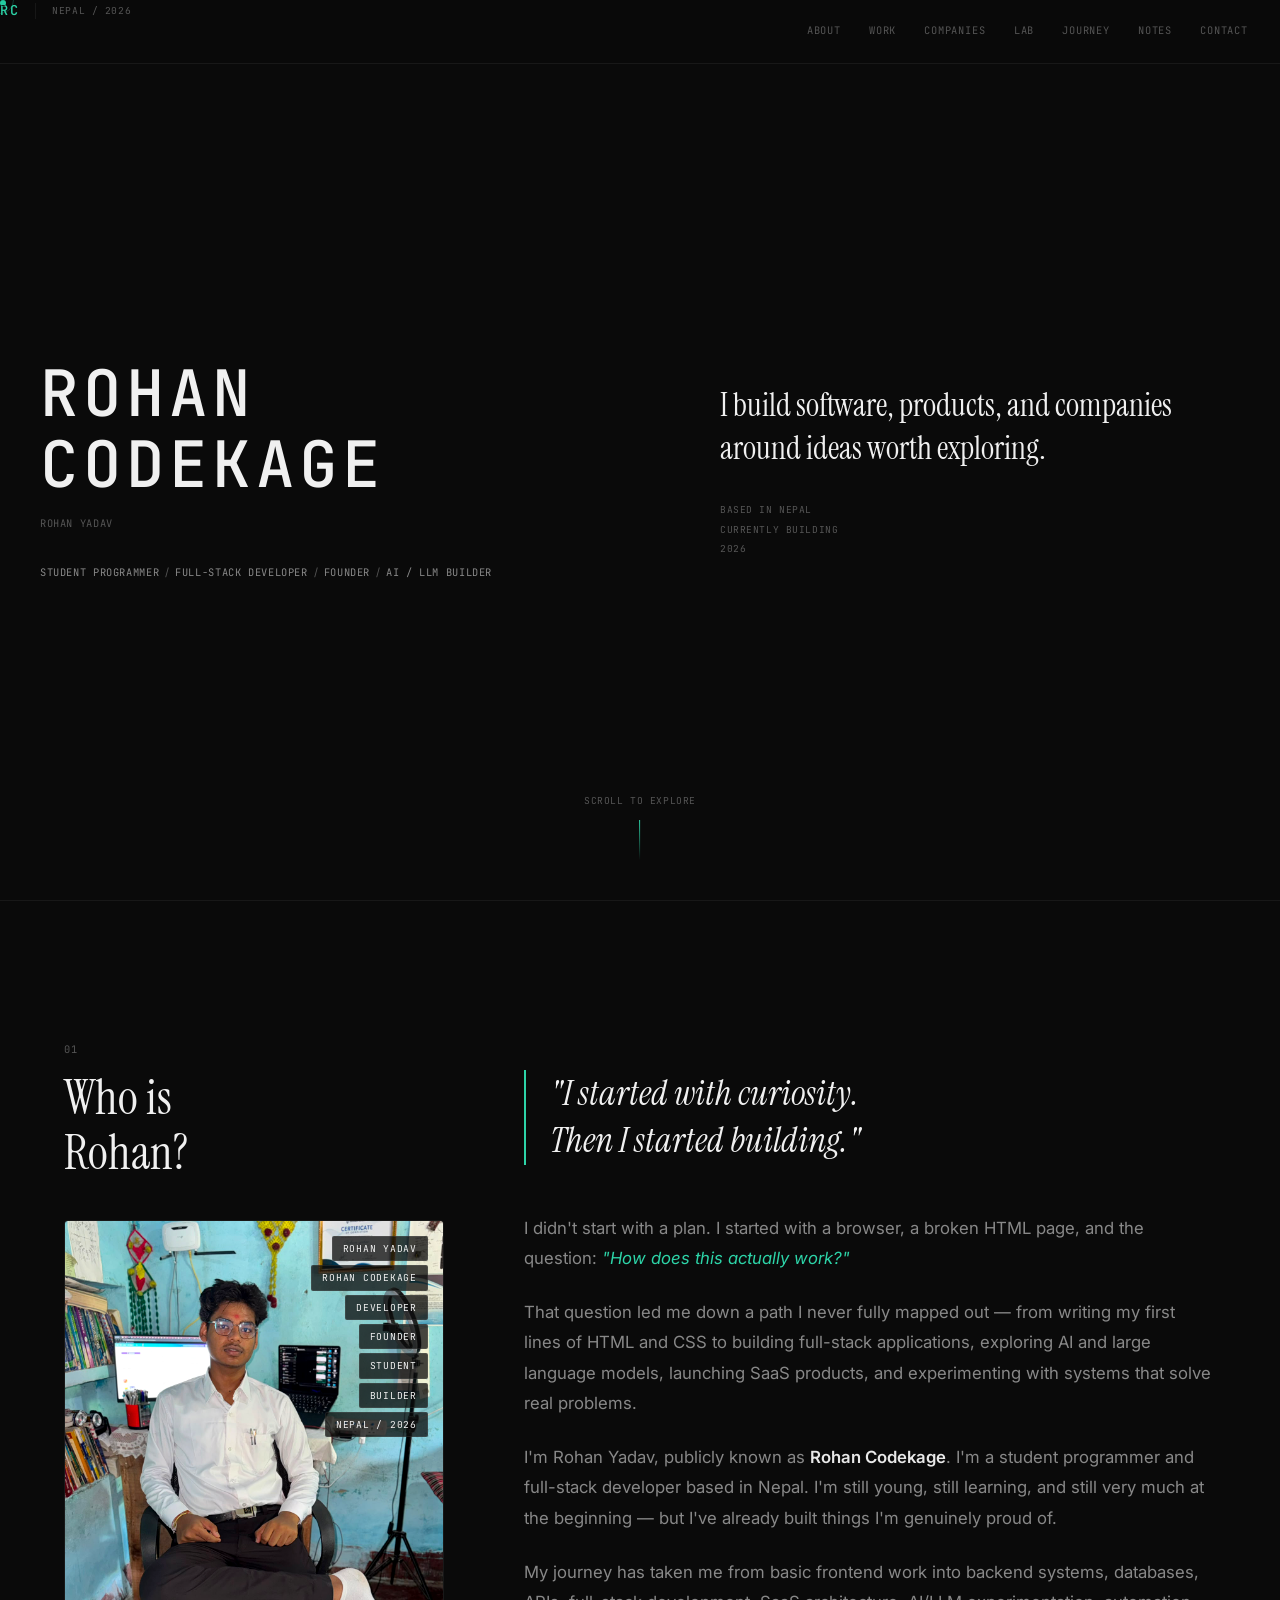
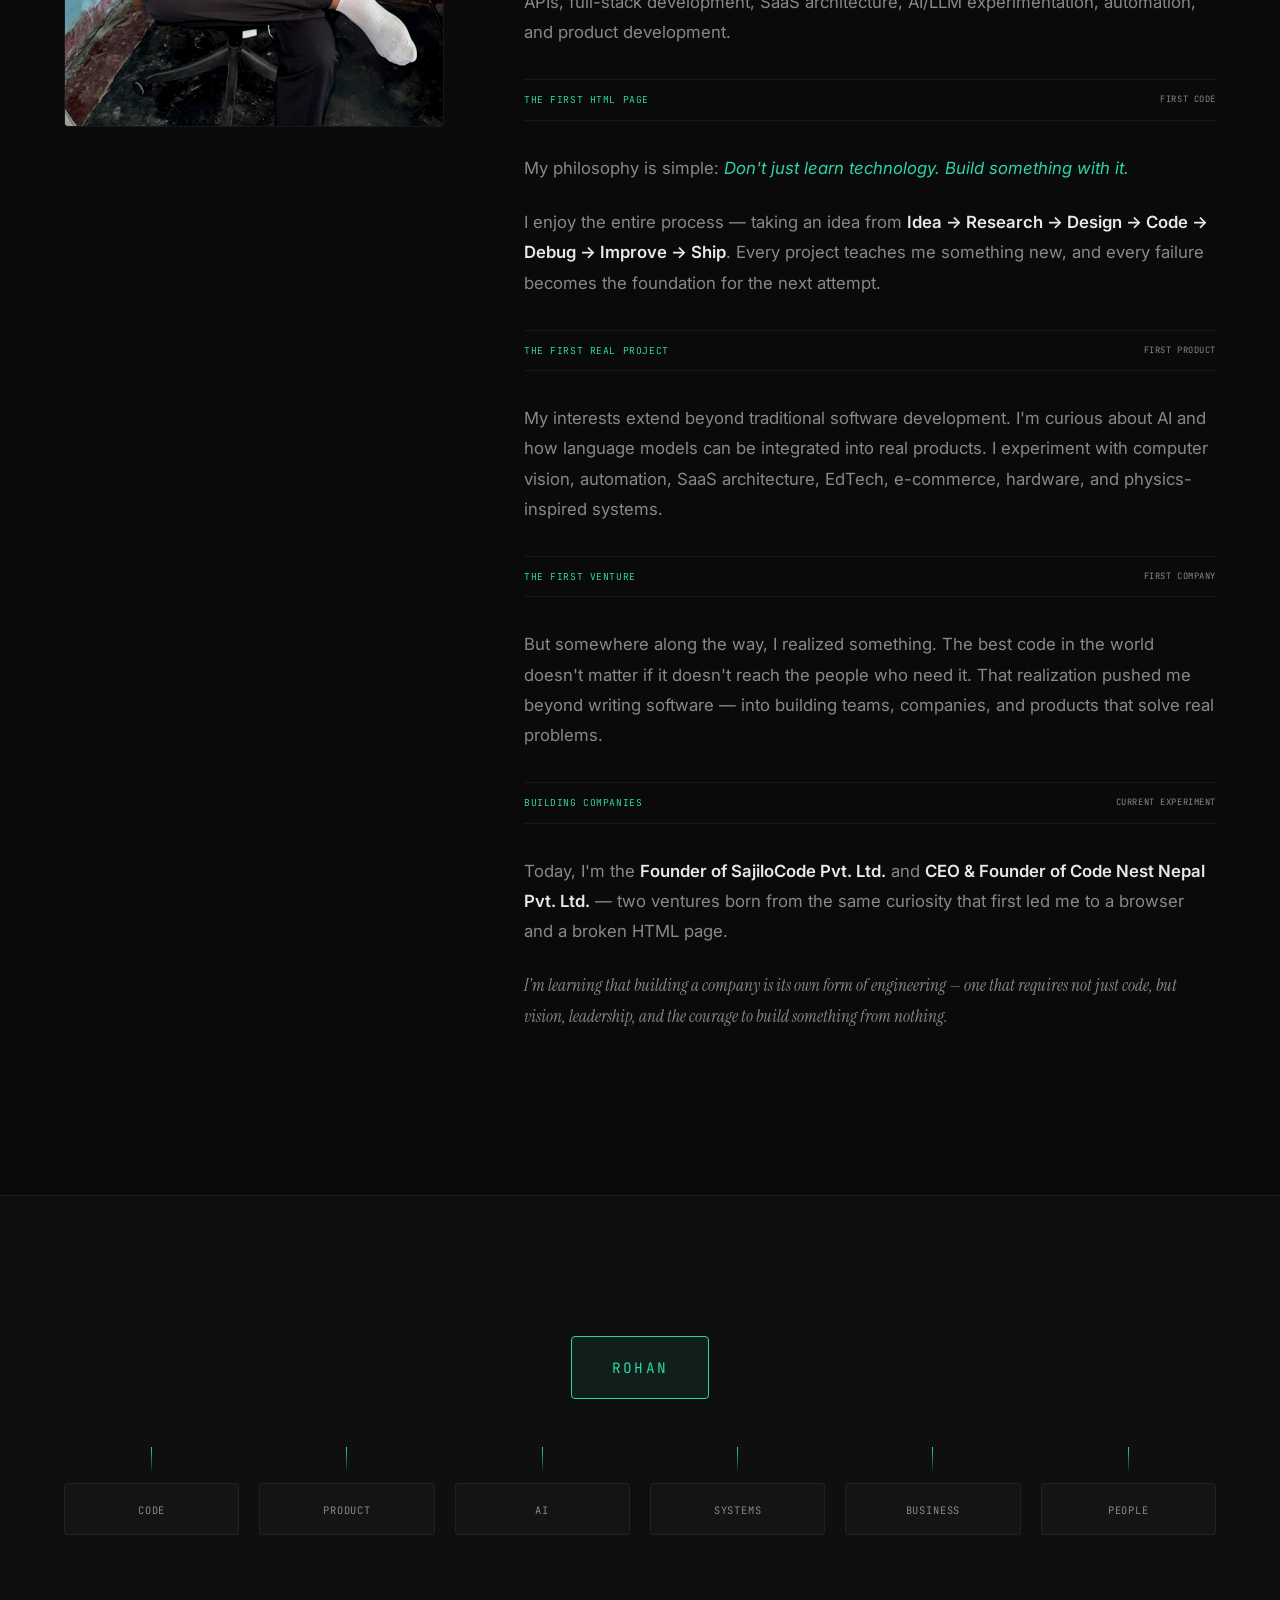
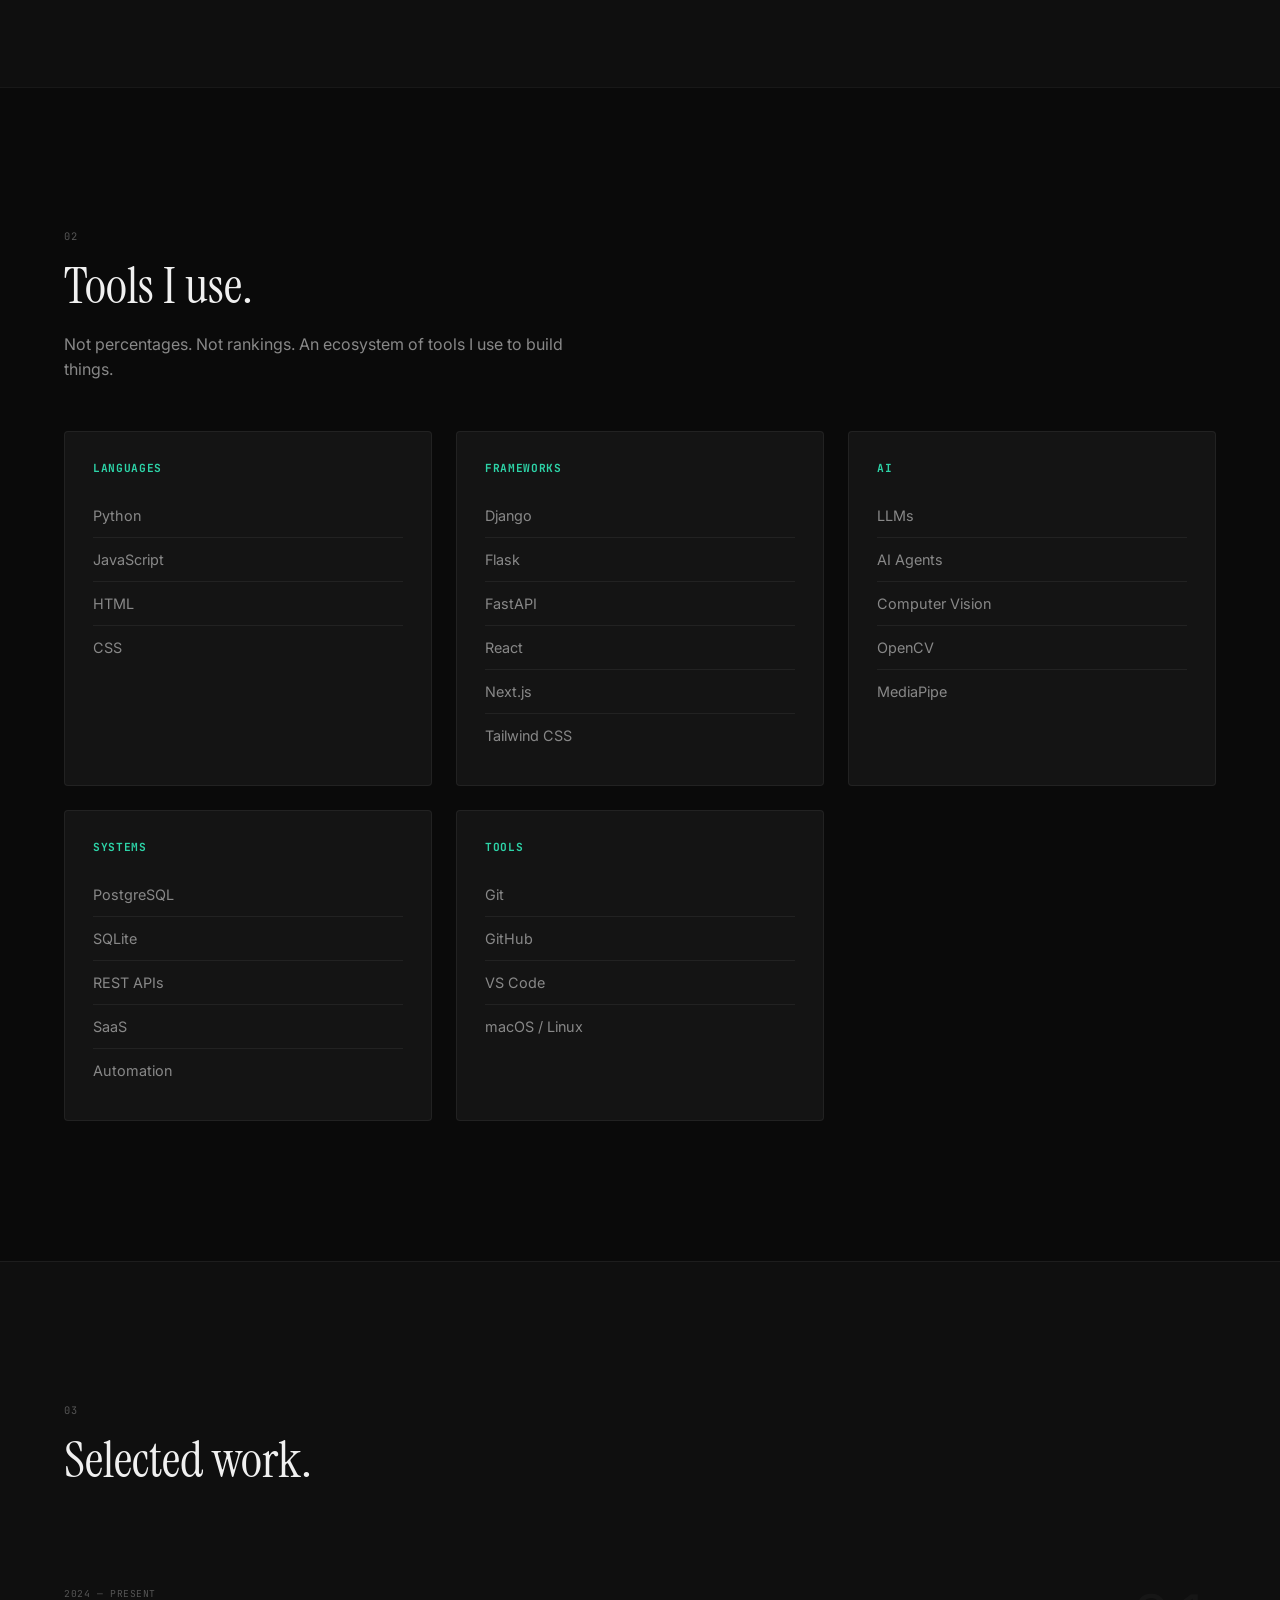
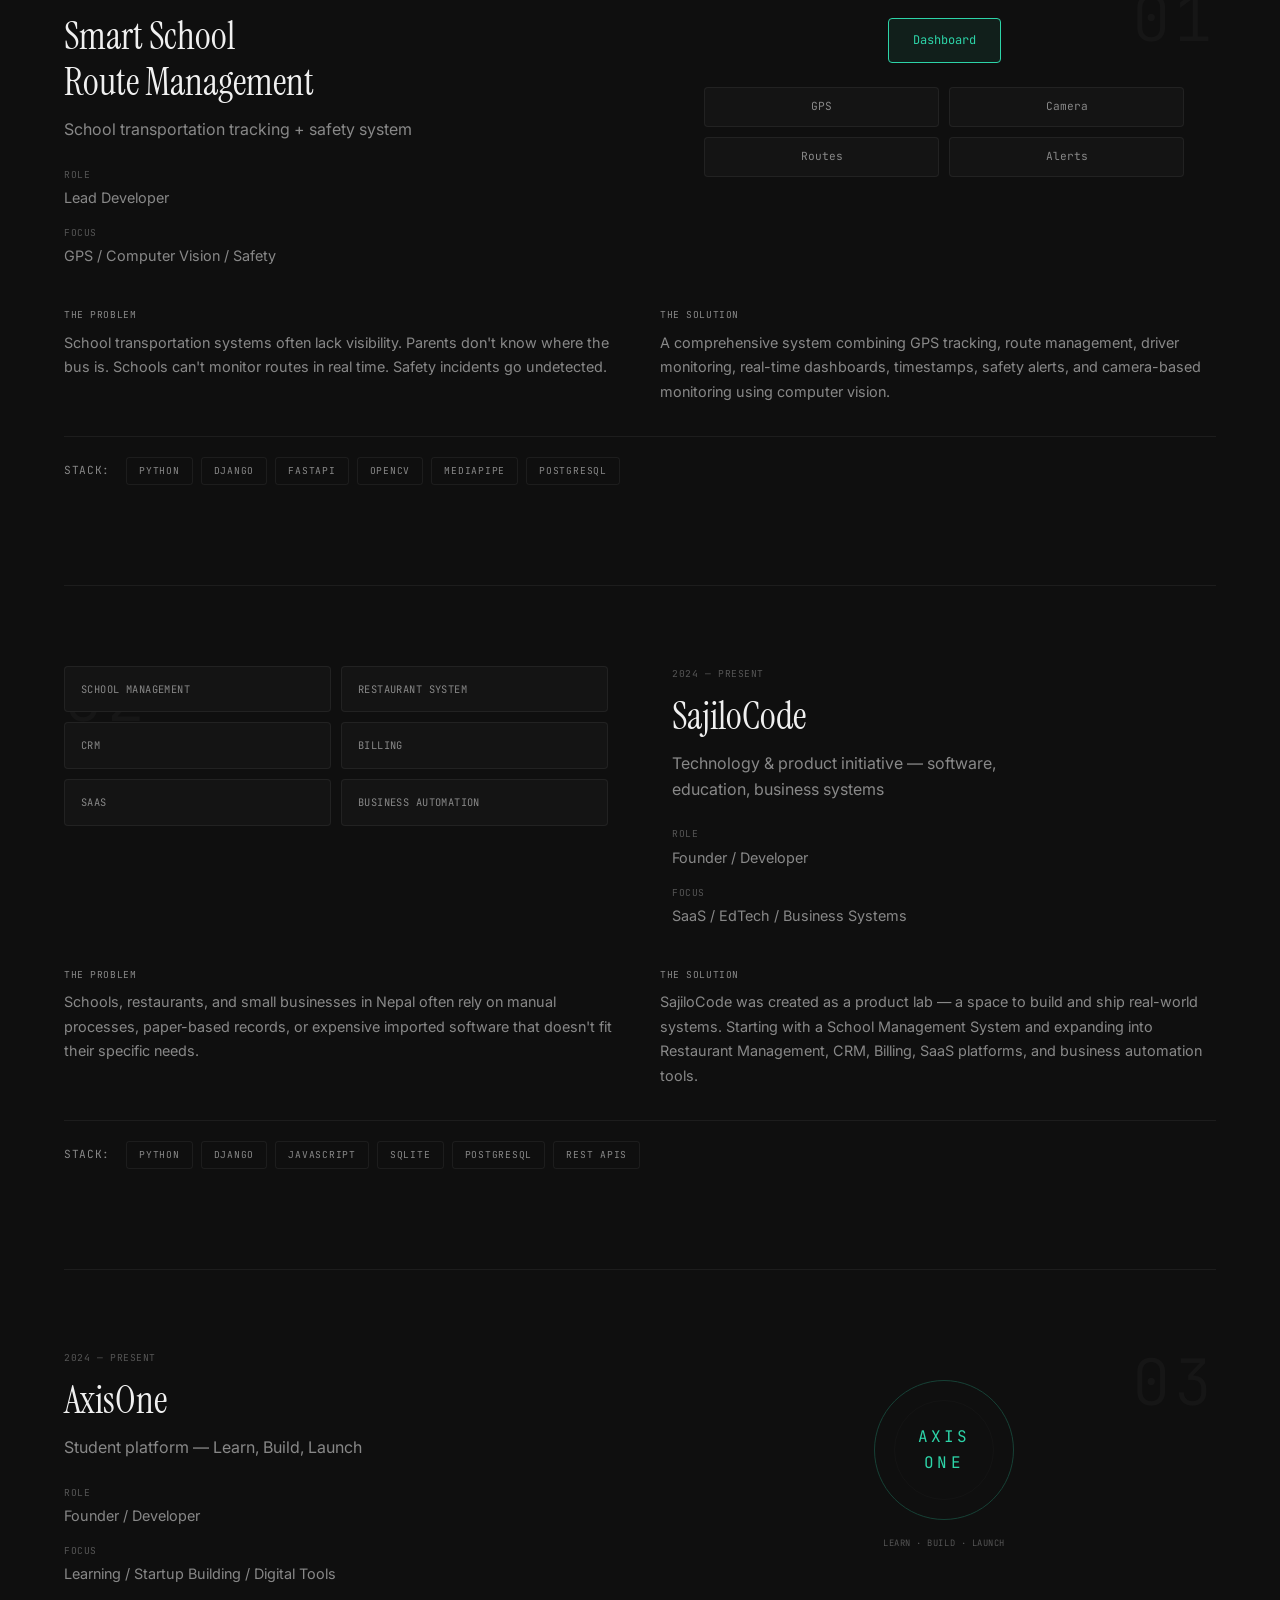
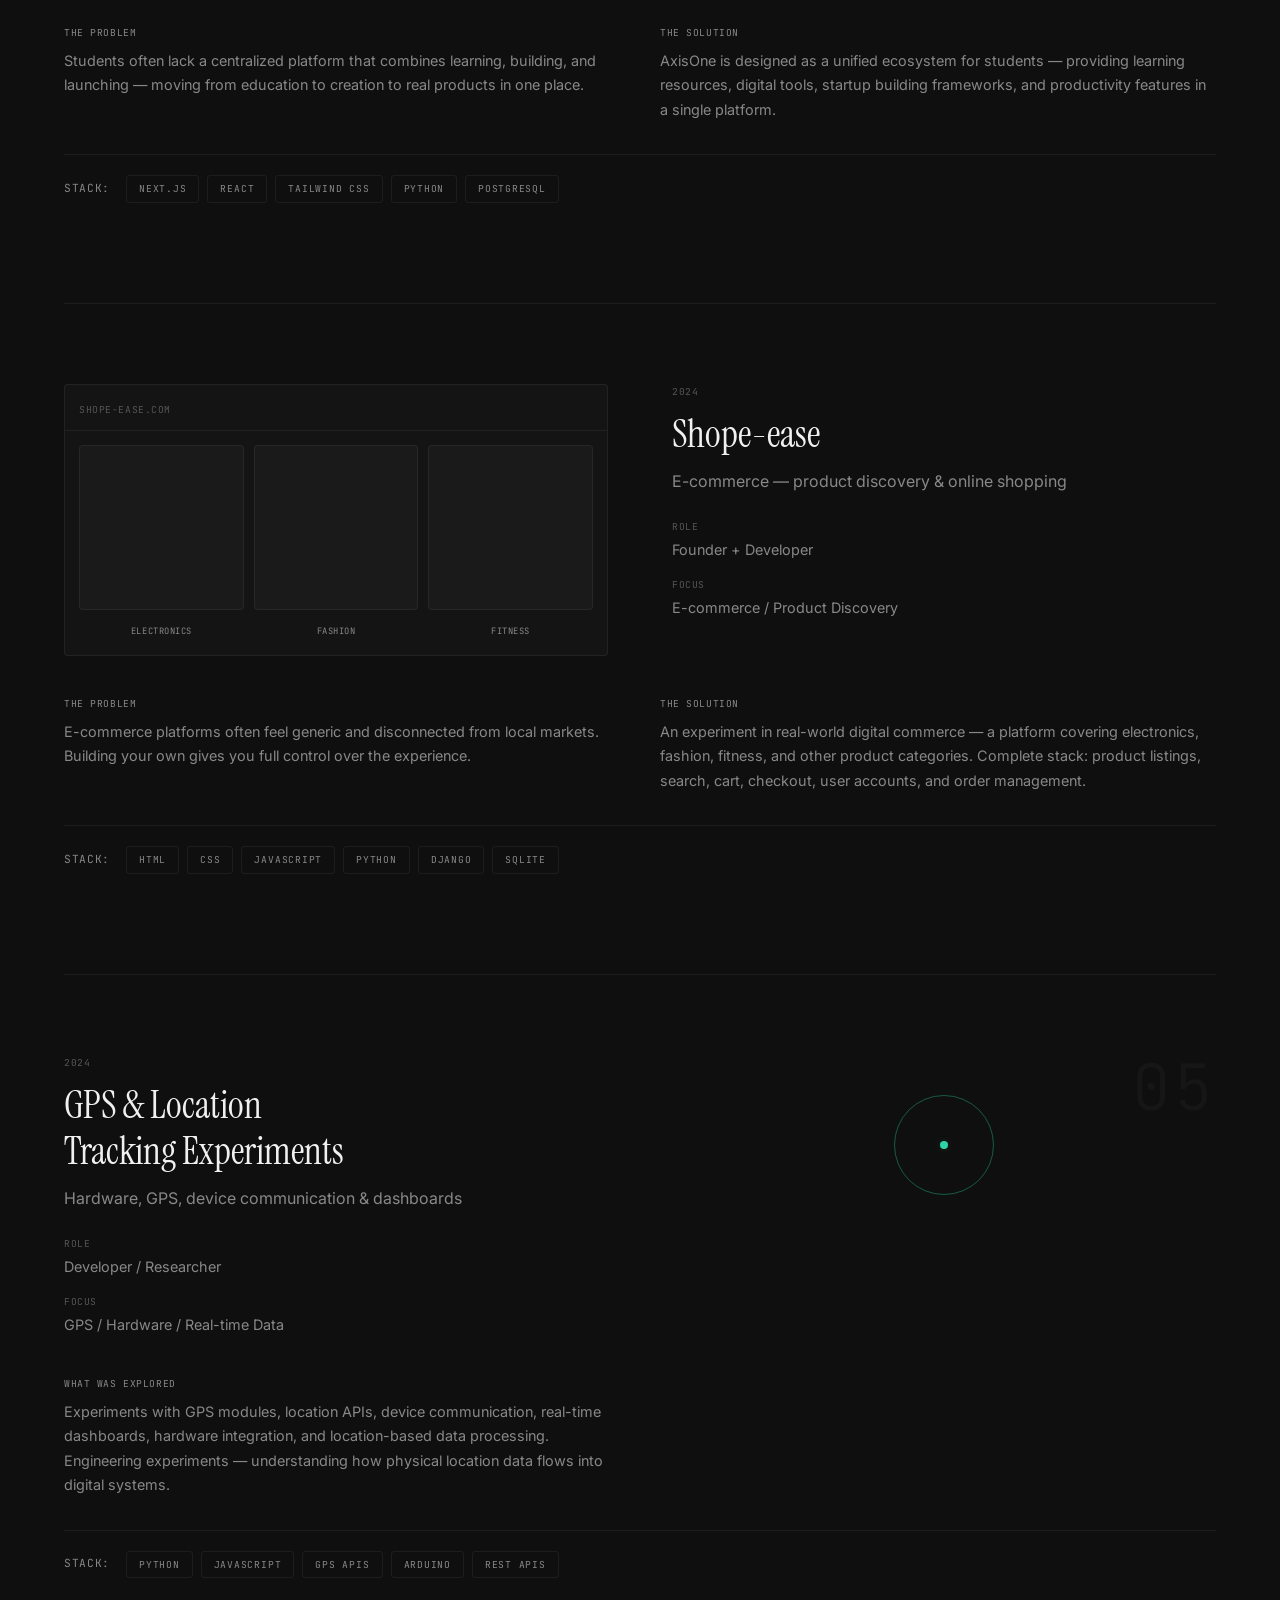
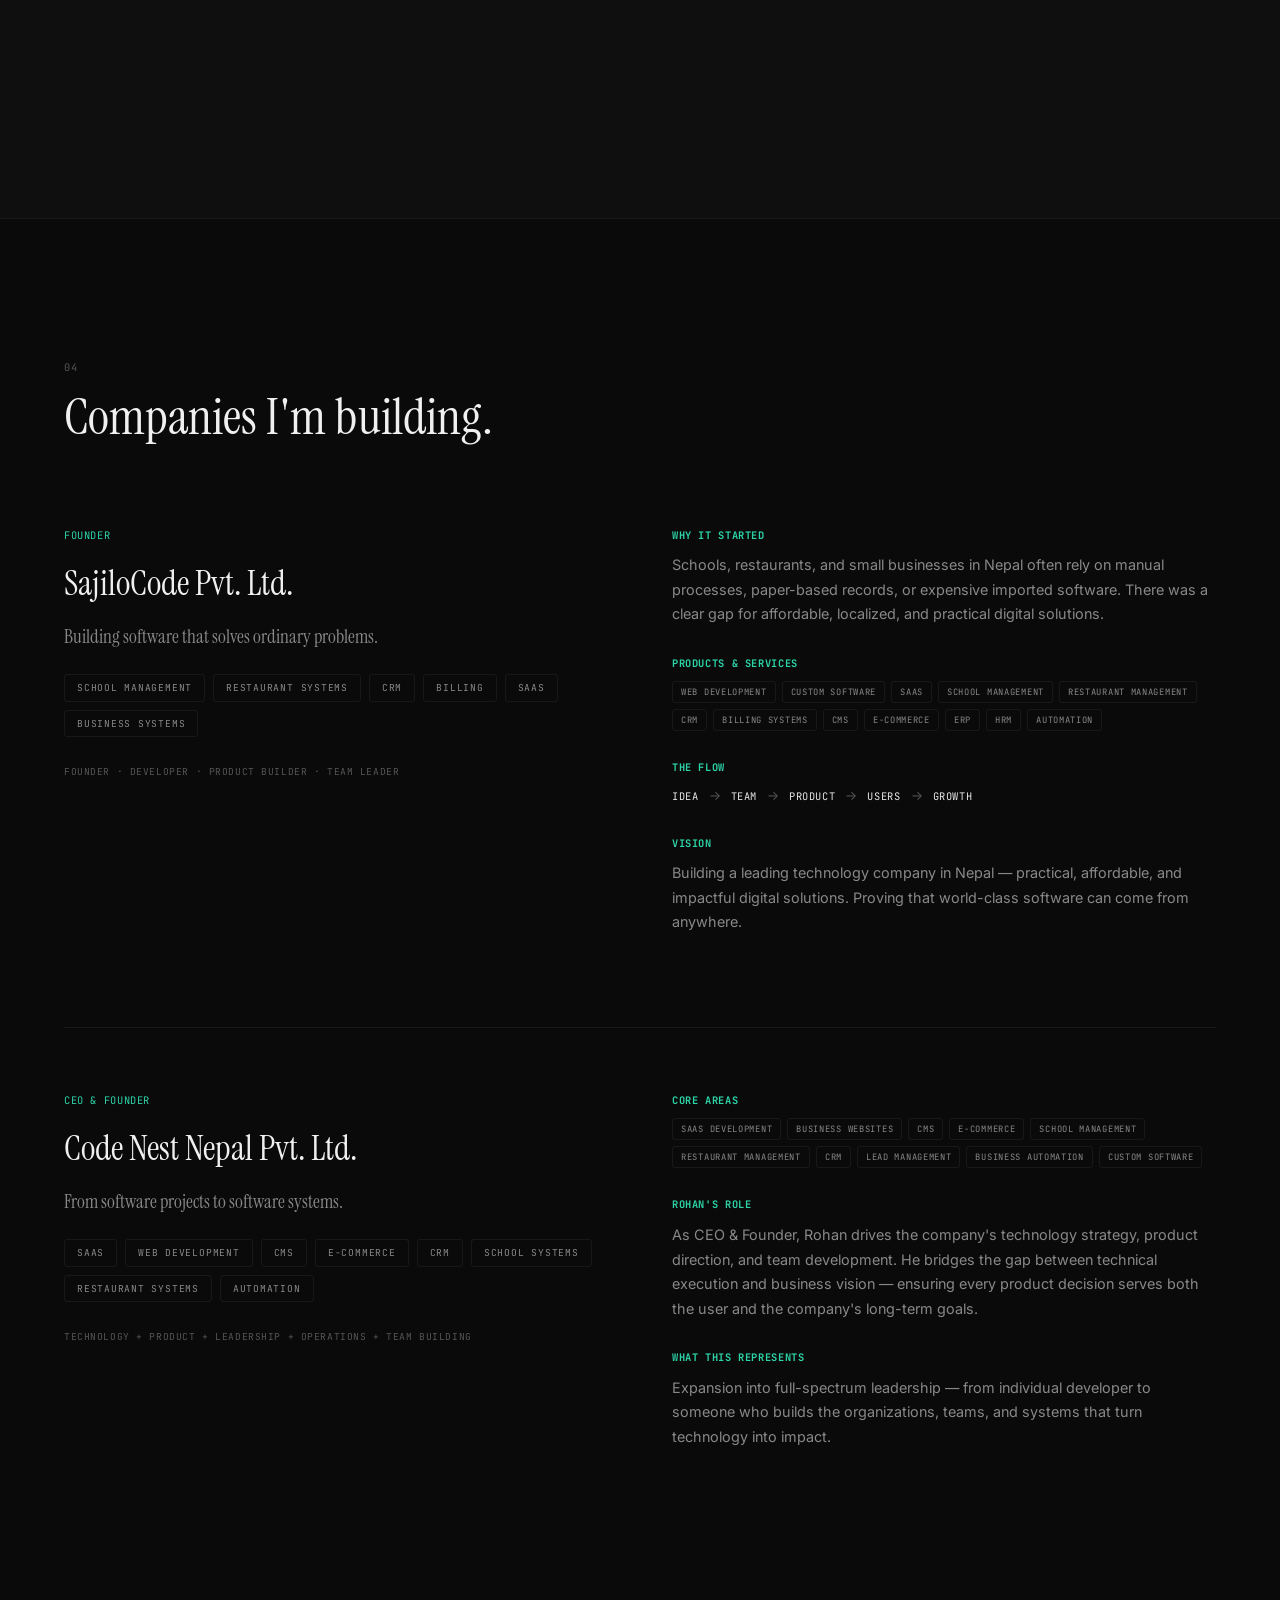
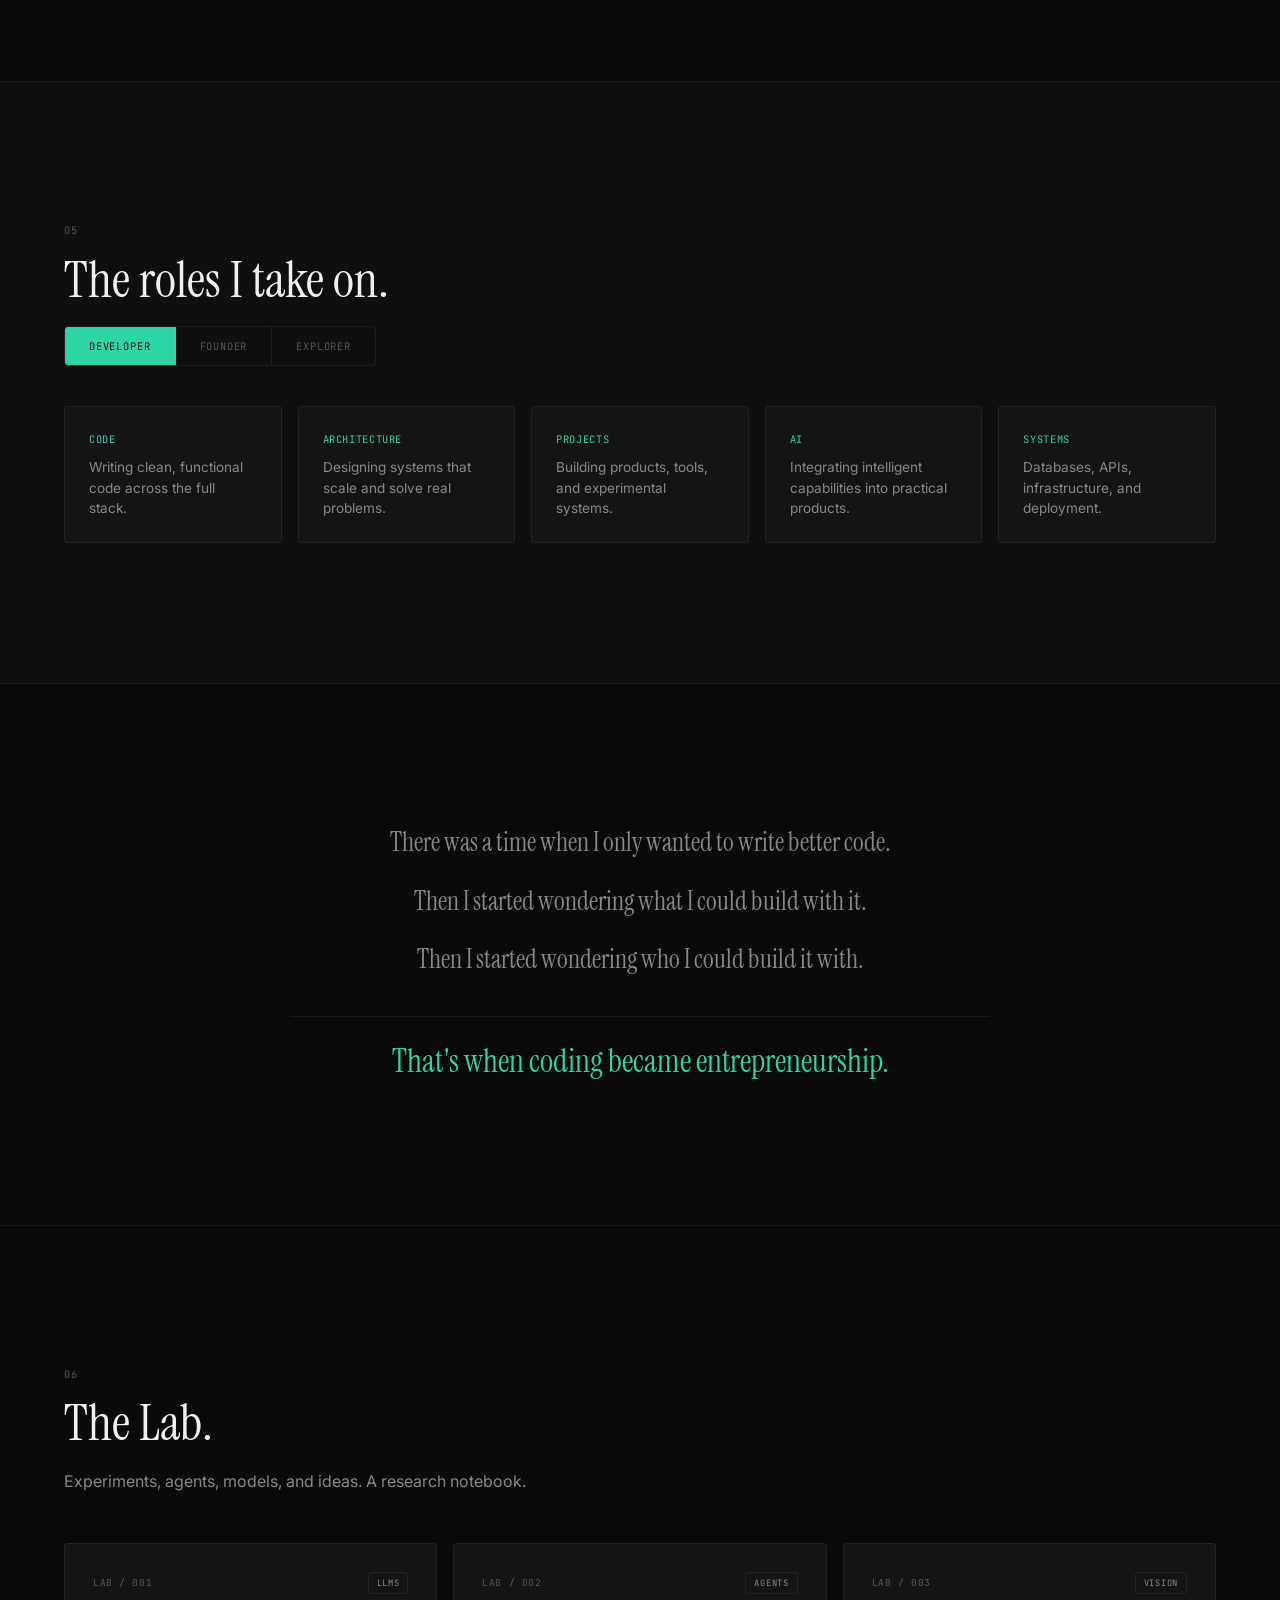
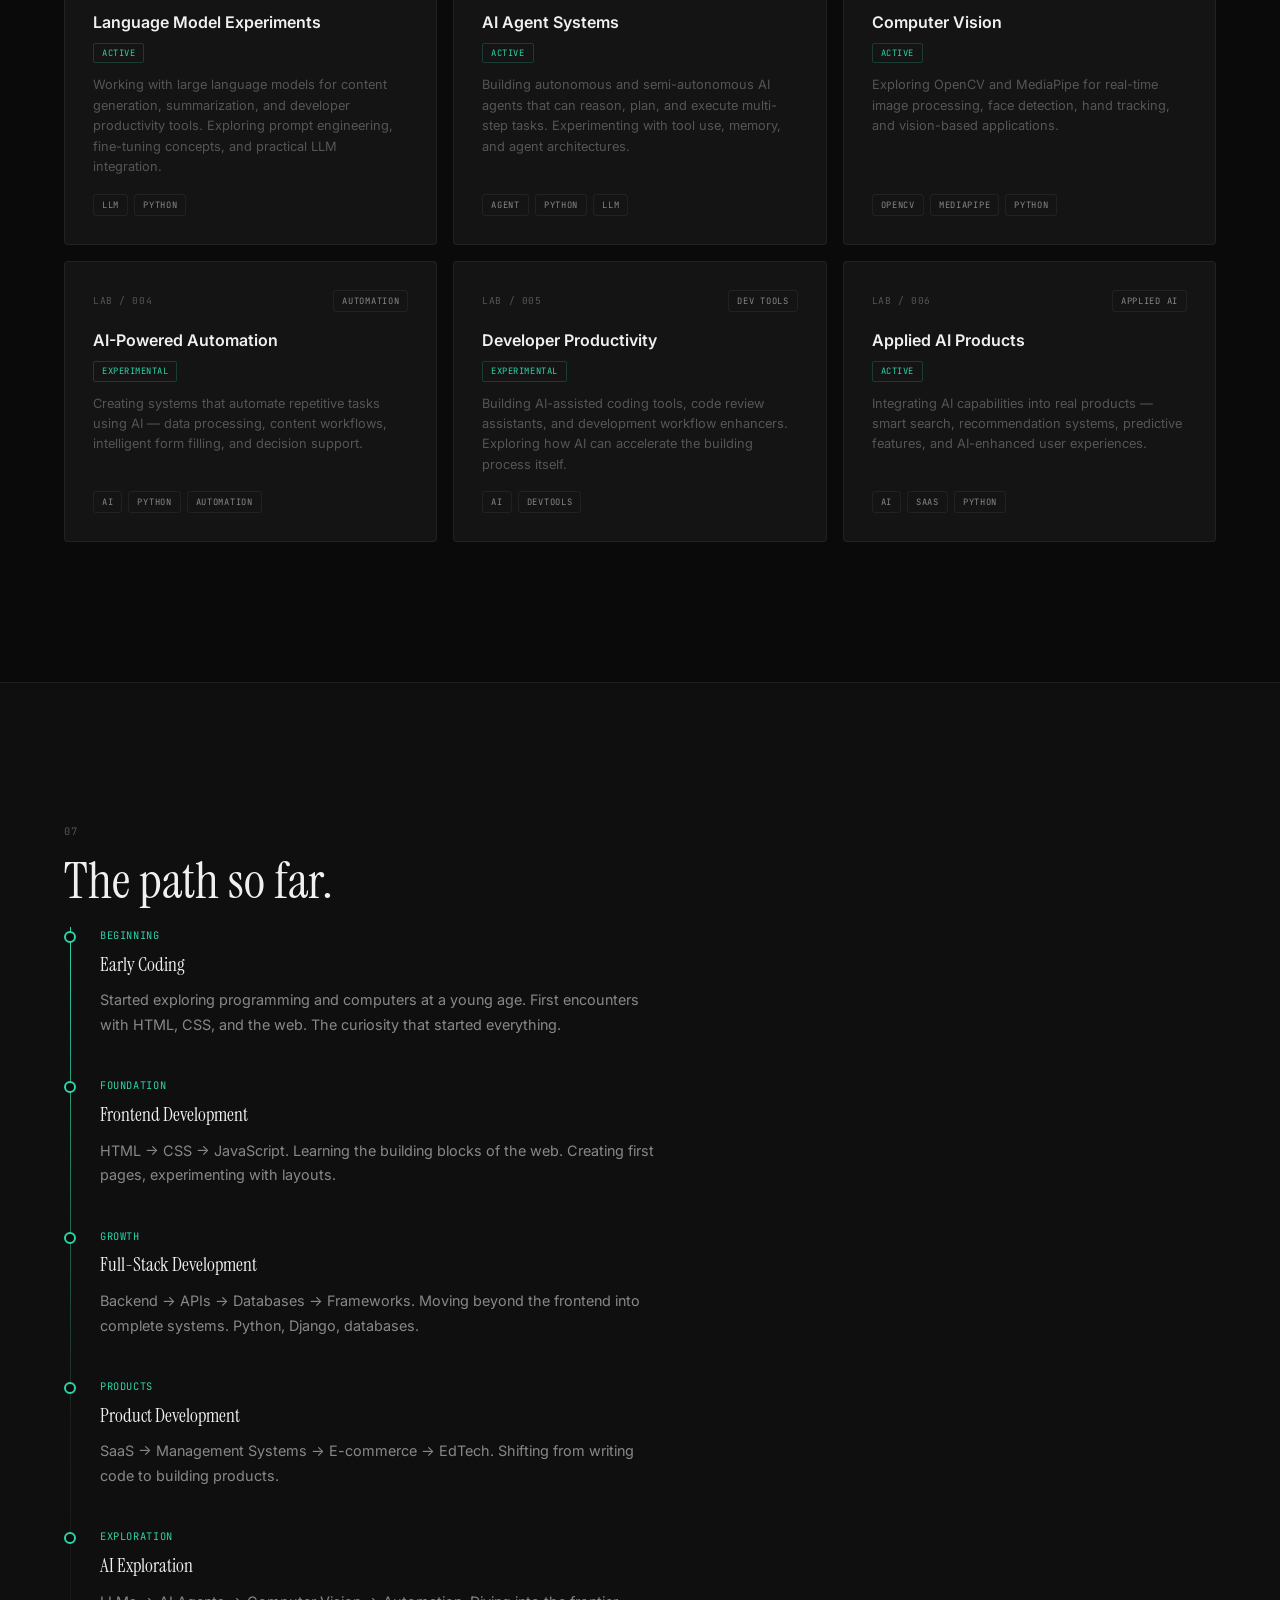
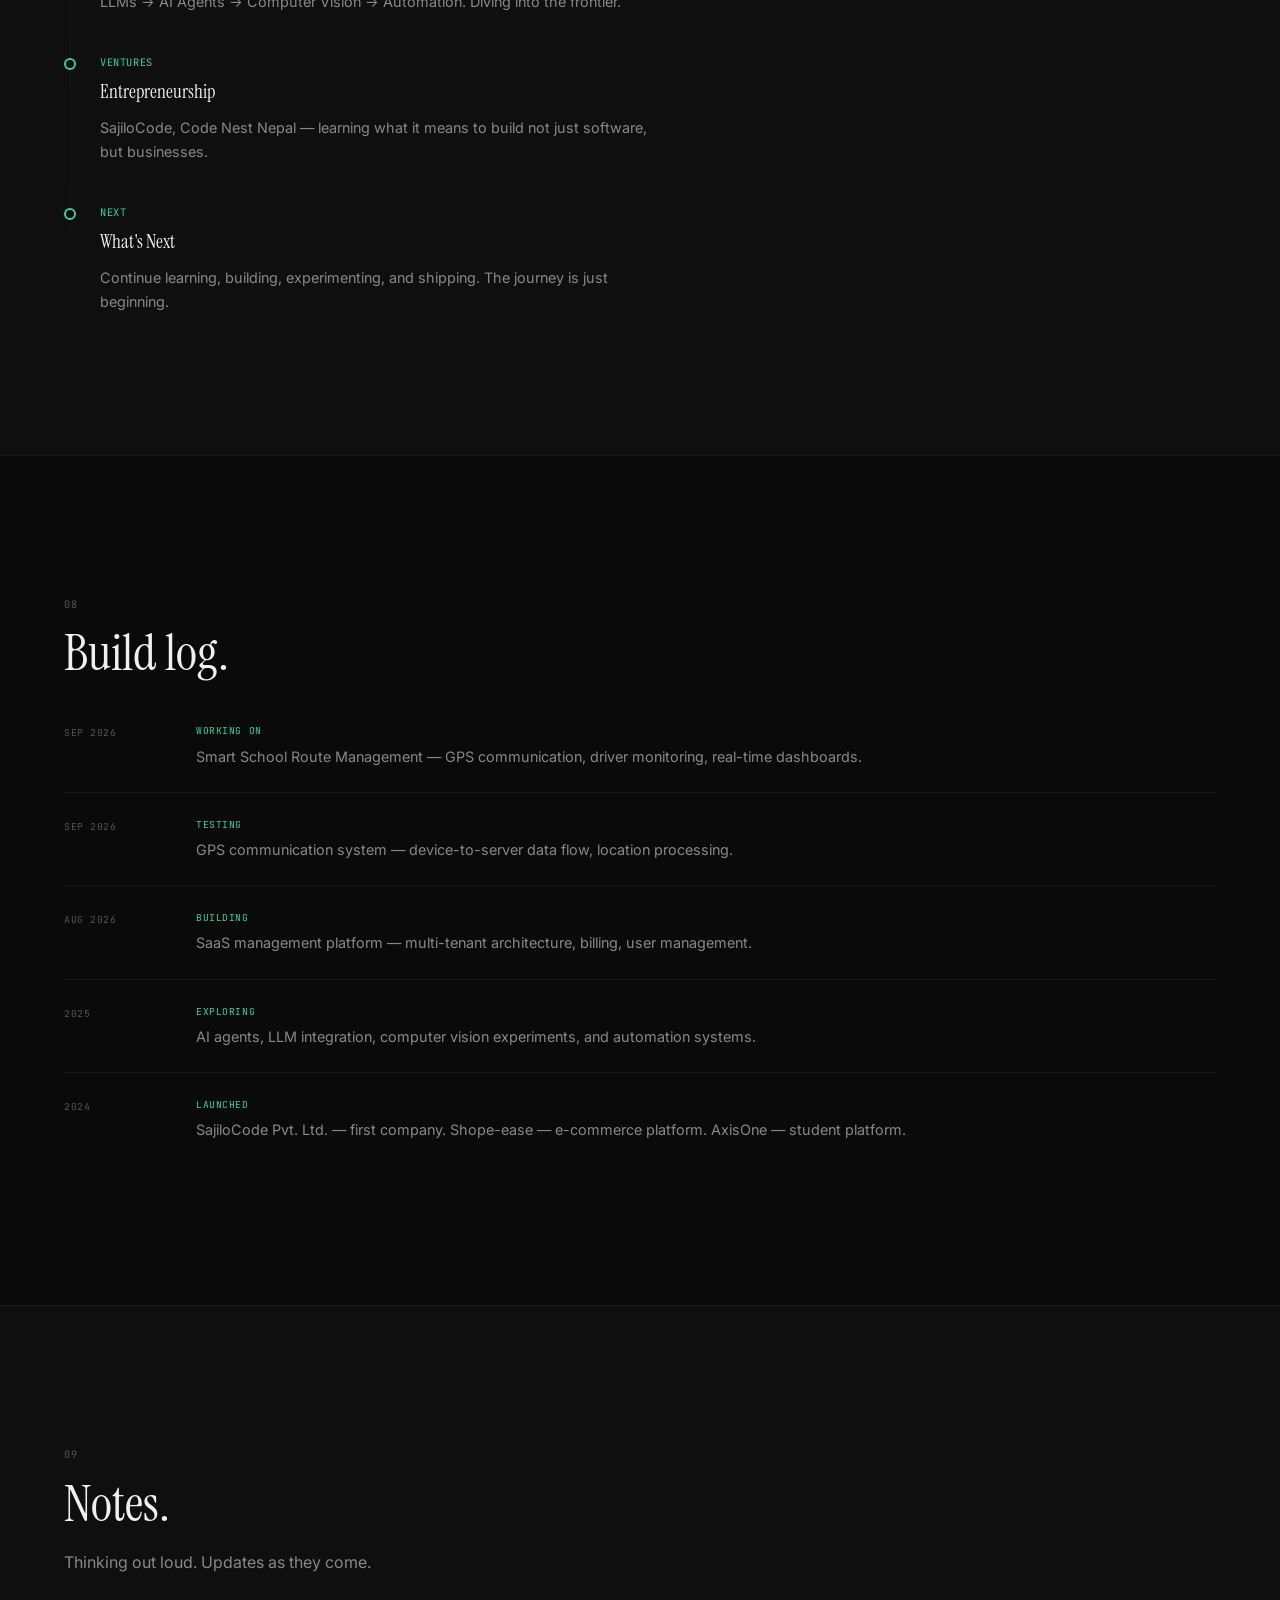
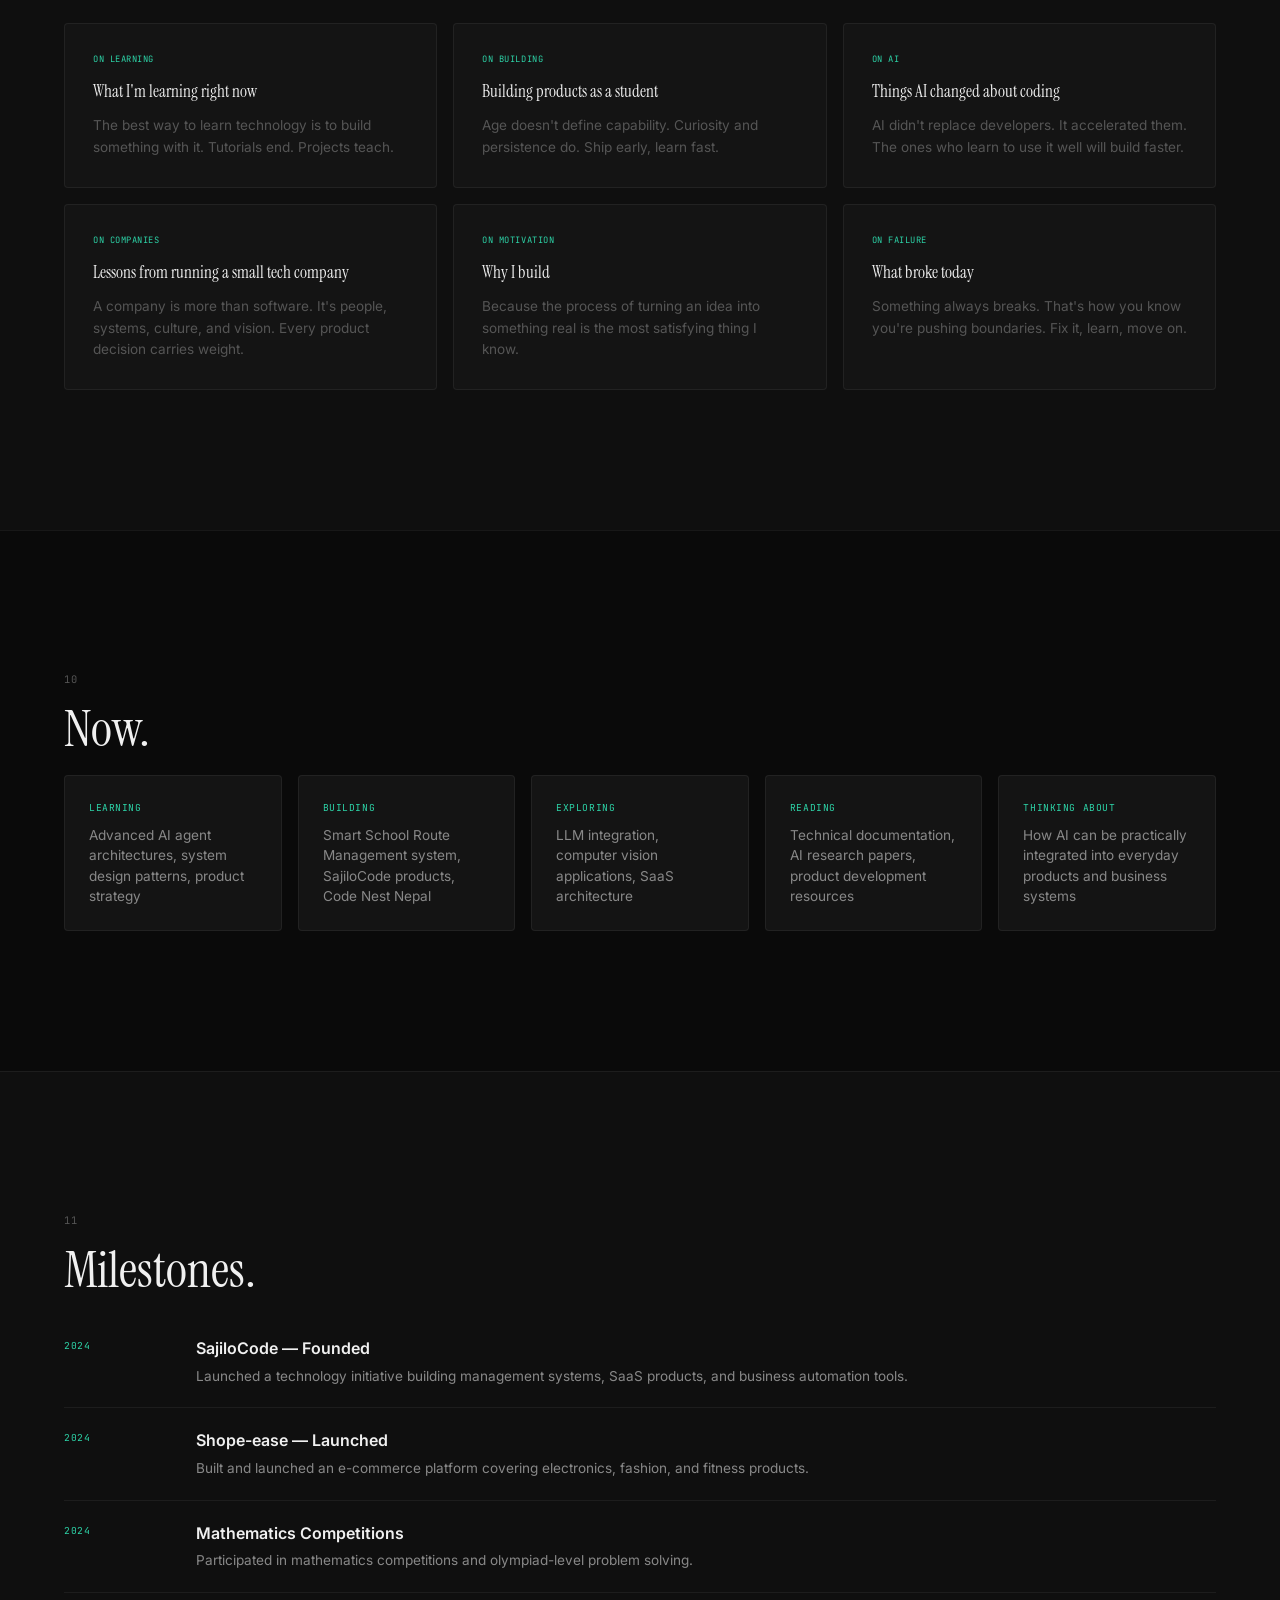
==== commit b7733030: "refactor: restructure navigation layout for improved responsiveness and accessibility" ====
--- a/index.html
+++ b/index.html
@@ -35,18 +35,20 @@
       <span class="nav__divider"></span>
       <span class="nav__location mono">Nepal / 2026</span>
     </div>
-    <div class="nav__center" id="navLinks">
-      <a href="#about" class="nav__link" data-nav>About</a>
-      <a href="#work" class="nav__link" data-nav>Work</a>
-      <a href="#companies" class="nav__link" data-nav>Companies</a>
-      <a href="#lab" class="nav__link" data-nav>Lab</a>
-      <a href="#journey" class="nav__link" data-nav>Journey</a>
-      <a href="#notes" class="nav__link" data-nav>Notes</a>
-      <a href="#contact" class="nav__link" data-nav>Contact</a>
+    <div class="nav__right">
+      <div class="nav__center" id="navLinks">
+        <a href="#about" class="nav__link" data-nav>About</a>
+        <a href="#work" class="nav__link" data-nav>Work</a>
+        <a href="#companies" class="nav__link" data-nav>Companies</a>
+        <a href="#lab" class="nav__link" data-nav>Lab</a>
+        <a href="#journey" class="nav__link" data-nav>Journey</a>
+        <a href="#notes" class="nav__link" data-nav>Notes</a>
+        <a href="#contact" class="nav__link" data-nav>Contact</a>
+      </div>
+      <button class="nav__toggle" id="navToggle" aria-label="Menu">
+        <span></span><span></span>
+      </button>
     </div>
-    <button class="nav__toggle" id="navToggle" aria-label="Menu">
-      <span></span><span></span>
-    </button>
   </nav>
 
   <!-- Mobile Menu -->
--- a/css/styles.css
+++ b/css/styles.css
@@ -178,7 +178,10 @@
   height: 100%;
 }
 
-.nav__left { display: flex; align-items: center; gap: 16px; }
+.nav__left {
+  display: flex; align-items: center; gap: 16px;
+  flex-shrink: 0;
+}
 
 .nav__mark {
   font-family: var(--mono);
@@ -193,11 +196,16 @@
 .nav__divider {
   width: 1px; height: 16px;
   background: var(--border);
-}
-
-.nav__location { font-size: 0.6rem; color: var(--text-dim); }
-
-.nav__center { display: flex; align-items: center; gap: 28px; }
+  flex-shrink: 0;
+}
+
+.nav__location { font-size: 0.6rem; color: var(--text-dim); white-space: nowrap; }
+
+.nav__center {
+  display: flex; align-items: center; gap: 28px;
+  margin-left: auto;
+  margin-right: 32px;
+}
 
 .nav__link {
   font-family: var(--mono);
@@ -207,6 +215,7 @@
   color: var(--text-dim);
   transition: color 0.2s;
   position: relative;
+  white-space: nowrap;
 }
 .nav__link::after {
   content: '';
@@ -221,39 +230,70 @@
 .nav__link.active { color: var(--accent); }
 .nav__link.active::after { width: 100%; }
 
+.nav__right {
+  display: flex; align-items: center; gap: 20px;
+  flex-shrink: 0;
+}
+
 .nav__toggle {
   display: none;
-  flex-direction: column; gap: 5px;
-  width: 24px; padding: 4px 0;
+  flex-direction: column; gap: 6px;
+  width: 28px; height: 28px;
+  align-items: flex-end; justify-content: center;
+  position: relative;
 }
 .nav__toggle span {
   display: block; height: 1px;
   background: var(--text);
-  transition: all 0.2s var(--ease);
-}
-.nav__toggle.active span:first-child { transform: rotate(45deg) translate(3px, 3px); }
-.nav__toggle.active span:last-child { transform: rotate(-45deg) translate(3px, -3px); }
+  transition: all 0.3s var(--ease);
+  transform-origin: center;
+}
+.nav__toggle span:first-child { width: 28px; }
+.nav__toggle span:last-child { width: 18px; }
+.nav__toggle.active span:first-child {
+  width: 28px;
+  transform: rotate(45deg) translate(2px, 2px);
+}
+.nav__toggle.active span:last-child {
+  width: 28px;
+  transform: rotate(-45deg) translate(2px, -2px);
+}
 
 /* Mobile Menu */
 .mobile-menu {
   position: fixed; top: var(--nav-h); left: 0; right: 0; bottom: 0;
   background: rgba(10,10,10,0.98);
   backdrop-filter: blur(20px);
+  -webkit-backdrop-filter: blur(20px);
   z-index: 999;
   display: flex; align-items: center; justify-content: center;
   opacity: 0; pointer-events: none;
-  transition: opacity 0.3s var(--ease);
+  transition: opacity 0.35s var(--ease);
 }
 .mobile-menu.active { opacity: 1; pointer-events: all; }
 .mobile-menu__inner {
-  display: flex; flex-direction: column; align-items: center; gap: 28px;
+  display: flex; flex-direction: column; align-items: center; gap: 0;
 }
 .mobile-menu__link {
   font-family: var(--serif);
   font-size: 1.8rem;
   color: var(--text-sec);
-  transition: color 0.2s;
-}
+  padding: 14px 0;
+  transition: color 0.2s, transform 0.2s;
+  opacity: 0;
+  transform: translateY(16px);
+}
+.mobile-menu.active .mobile-menu__link {
+  opacity: 1;
+  transform: translateY(0);
+}
+.mobile-menu__link:nth-child(1) { transition-delay: 0.05s; }
+.mobile-menu__link:nth-child(2) { transition-delay: 0.1s; }
+.mobile-menu__link:nth-child(3) { transition-delay: 0.15s; }
+.mobile-menu__link:nth-child(4) { transition-delay: 0.2s; }
+.mobile-menu__link:nth-child(5) { transition-delay: 0.25s; }
+.mobile-menu__link:nth-child(6) { transition-delay: 0.3s; }
+.mobile-menu__link:nth-child(7) { transition-delay: 0.35s; }
 .mobile-menu__link:hover { color: var(--accent); }
 
 /* ========================================
@@ -382,25 +422,28 @@
   aspect-ratio: 3/4;
   object-fit: cover;
   border-radius: 4px;
-  filter: grayscale(20%) contrast(1.05);
+  filter: contrast(1.05);
   transition: filter 0.4s, border-color 0.3s;
   border: 1px solid var(--border);
 }
-.about__img:hover { filter: grayscale(0%) contrast(1.1); border-color: var(--accent); }
+.about__img:hover { filter: contrast(1.1); border-color: var(--accent); }
 
 .about__img-annotations {
   position: absolute;
-  top: 12px; right: -8px;
+  top: 16px; right: 16px;
   display: flex;
   flex-direction: column;
-  gap: 3px;
+  gap: 4px;
+  align-items: flex-end;
 }
 .about__img-annotations .mono {
-  font-size: 0.5rem;
-  color: var(--text-dim);
-  background: rgba(10,10,10,0.8);
-  padding: 2px 6px;
+  font-size: 0.6rem;
+  color: var(--offwhite);
+  background: rgba(10,10,10,0.75);
+  padding: 4px 10px;
   border-radius: 2px;
+  letter-spacing: 0.08em;
+  border: 1px solid rgba(255,255,255,0.08);
 }
 
 .about__big-quote {
@@ -410,19 +453,20 @@
   margin-bottom: 48px;
   padding-left: 24px;
   border-left: 2px solid var(--accent);
+  font-style: italic;
 }
 
 .about__story p {
-  font-size: 1rem;
+  font-size: 1.05rem;
   line-height: 1.8;
   color: var(--text-sec);
   margin-bottom: 24px;
 }
-.about__story strong { color: var(--text); }
+.about__story strong { color: var(--text); font-weight: 600; }
 .about__story em { color: var(--accent); font-style: italic; }
 
 .about__margin-note {
-  font-size: 0.55rem;
+  font-size: 0.6rem;
   color: var(--accent);
   padding: 12px 0;
   border-top: 1px solid var(--border);
@@ -430,20 +474,23 @@
   margin: 32px 0;
   position: relative;
   cursor: default;
+  letter-spacing: 0.06em;
 }
 .about__margin-note::before {
   content: attr(data-note);
   position: absolute;
   right: 0;
-  font-size: 0.5rem;
-  color: var(--text-dim);
+  font-size: 0.55rem;
+  color: var(--text-sec);
 }
 
 .about__closing {
   font-size: 1.1rem;
   line-height: 1.7;
-  color: var(--text-sec);
+  color: var(--text);
   margin-top: 16px;
+  font-family: var(--serif);
+  font-style: italic;
 }
 
 /* ========================================
@@ -1500,7 +1547,7 @@
    ======================================== */
 @media (max-width: 1024px) {
   :root { --section: 100px; }
-  .nav__center { display: none; }
+  .nav__center { display: none; margin-right: 0; }
   .nav__toggle { display: flex; }
   .hero__split { grid-template-columns: 1fr; gap: 40px; }
   .hero__left, .hero__right { padding: 0; }
@@ -1522,6 +1569,9 @@
 
 @media (max-width: 640px) {
   :root { --section: 80px; --pad: 20px; --nav-h: 56px; }
+  .nav__divider, .nav__location { display: none; }
+  .nav__left { gap: 0; }
+  .nav__mark { font-size: 0.9rem; }
   .hero { padding: 80px 20px 60px; }
   .hero__name { font-size: 2rem; }
   .hero__roles { gap: 4px; }
@@ -1542,7 +1592,7 @@
   .contact__form-row { grid-template-columns: 1fr; }
   .milestone { grid-template-columns: 80px 1fr; gap: 16px; }
   .buildlog__entry { grid-template-columns: 80px 1fr; gap: 16px; }
-  .mobile-menu__link { font-size: 1.4rem; }
+  .mobile-menu__link { font-size: 1.5rem; }
 }
 
 /* Reduced Motion */
@@ -1554,4 +1604,5 @@
     scroll-behavior: auto !important;
   }
   .reveal { opacity: 1; transform: none; }
+  .mobile-menu__link { opacity: 1; transform: none; }
 }
